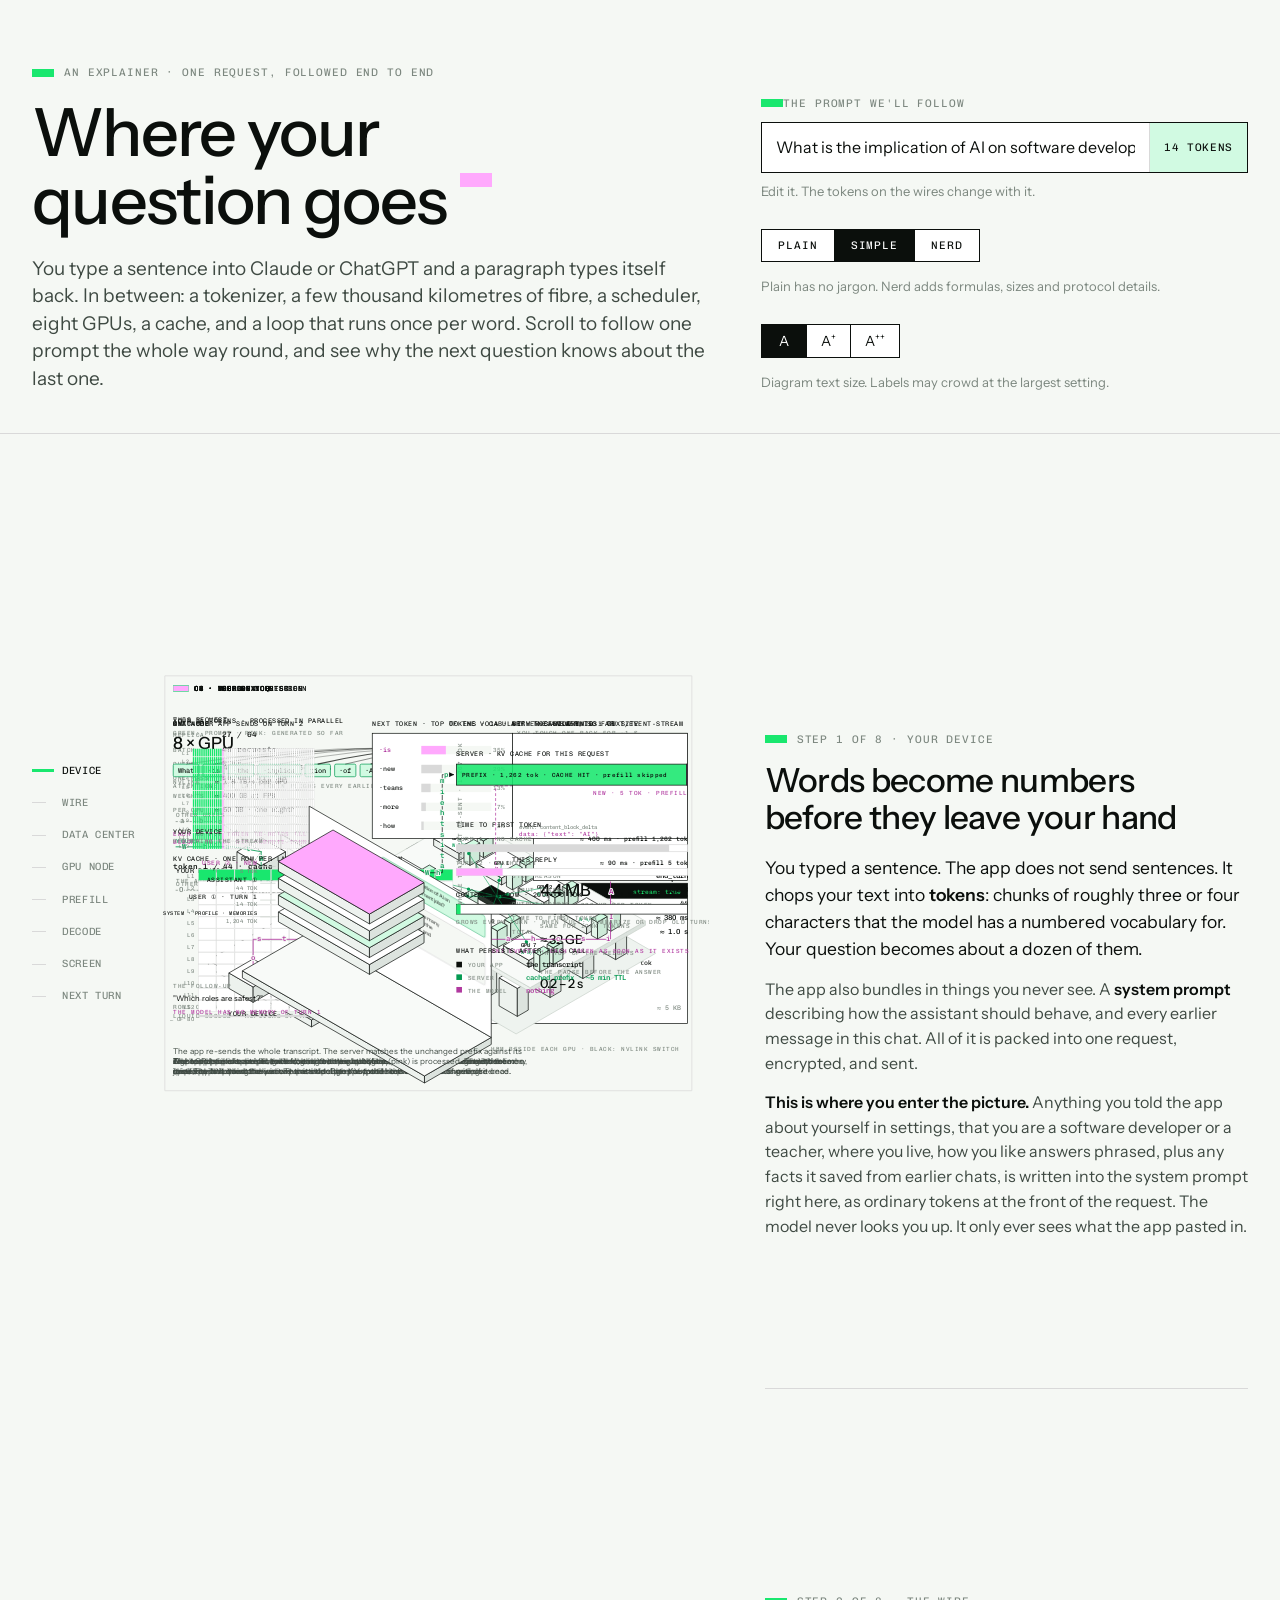
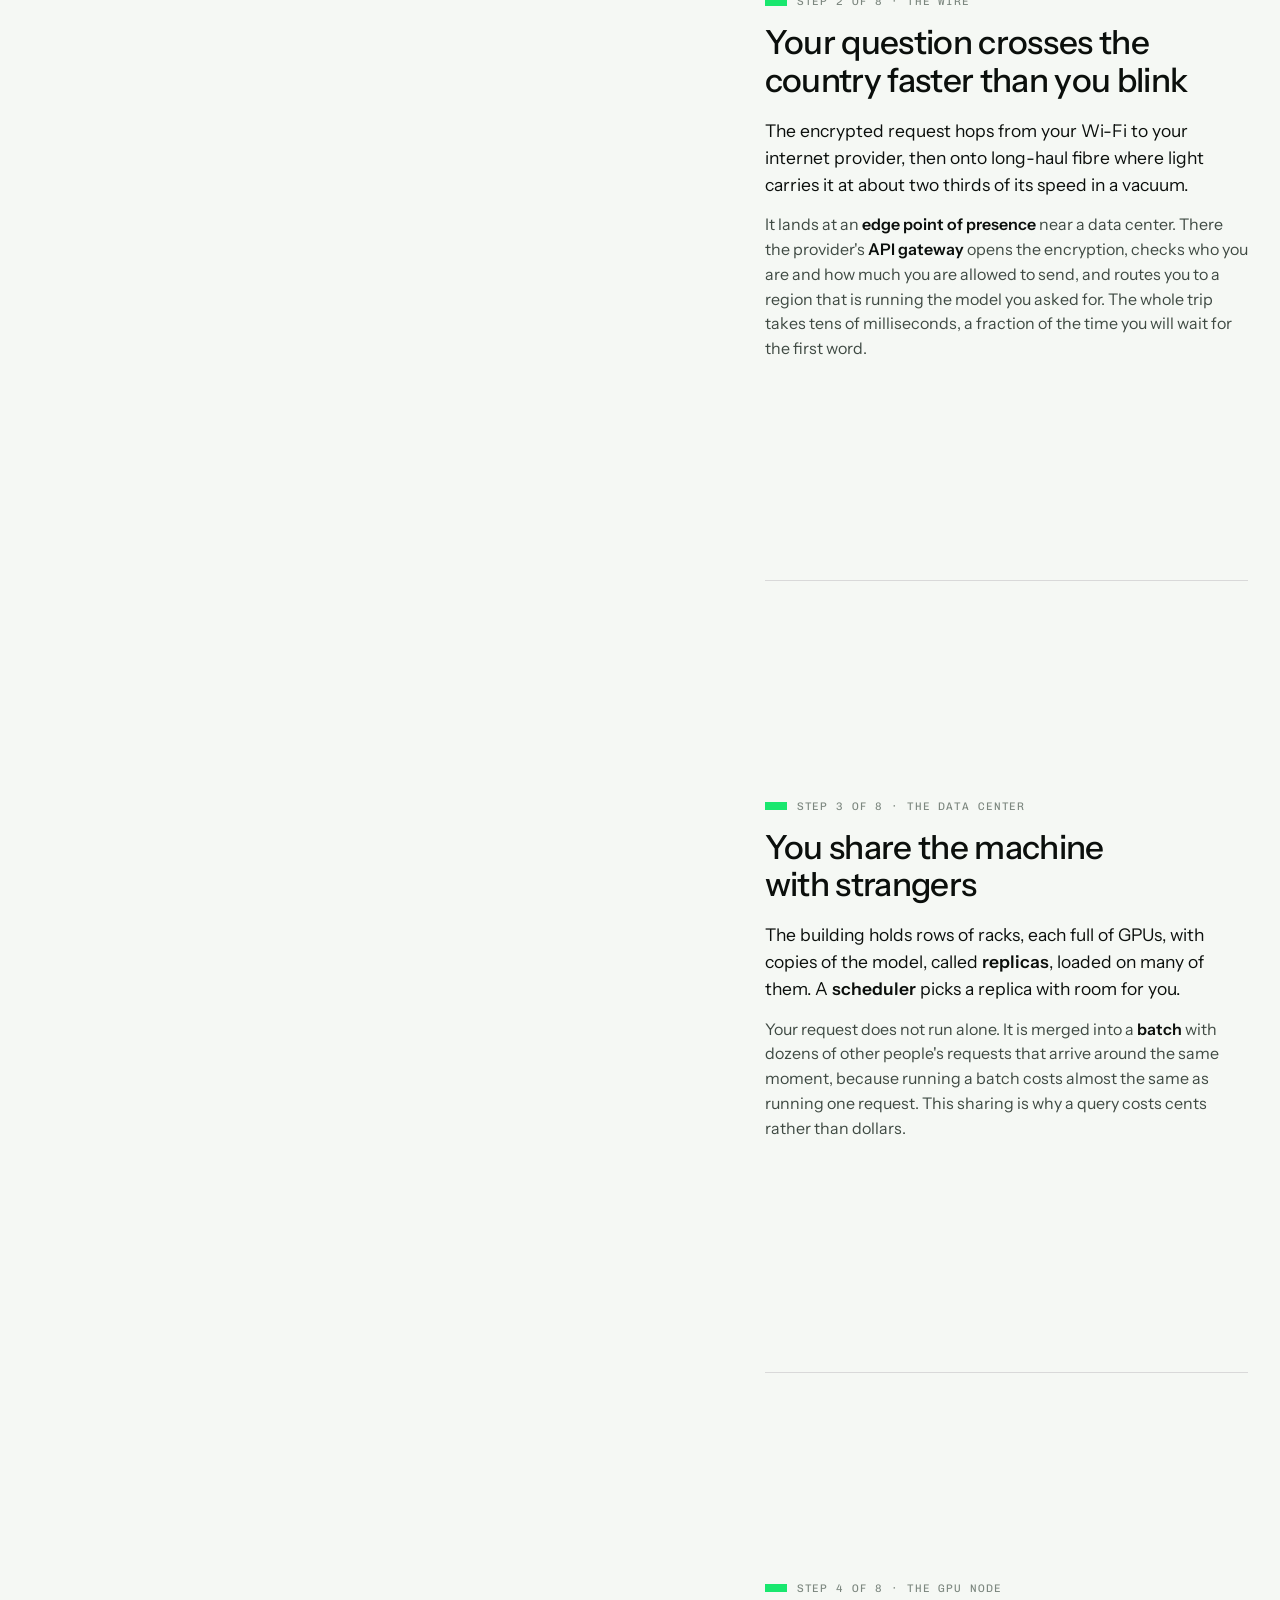
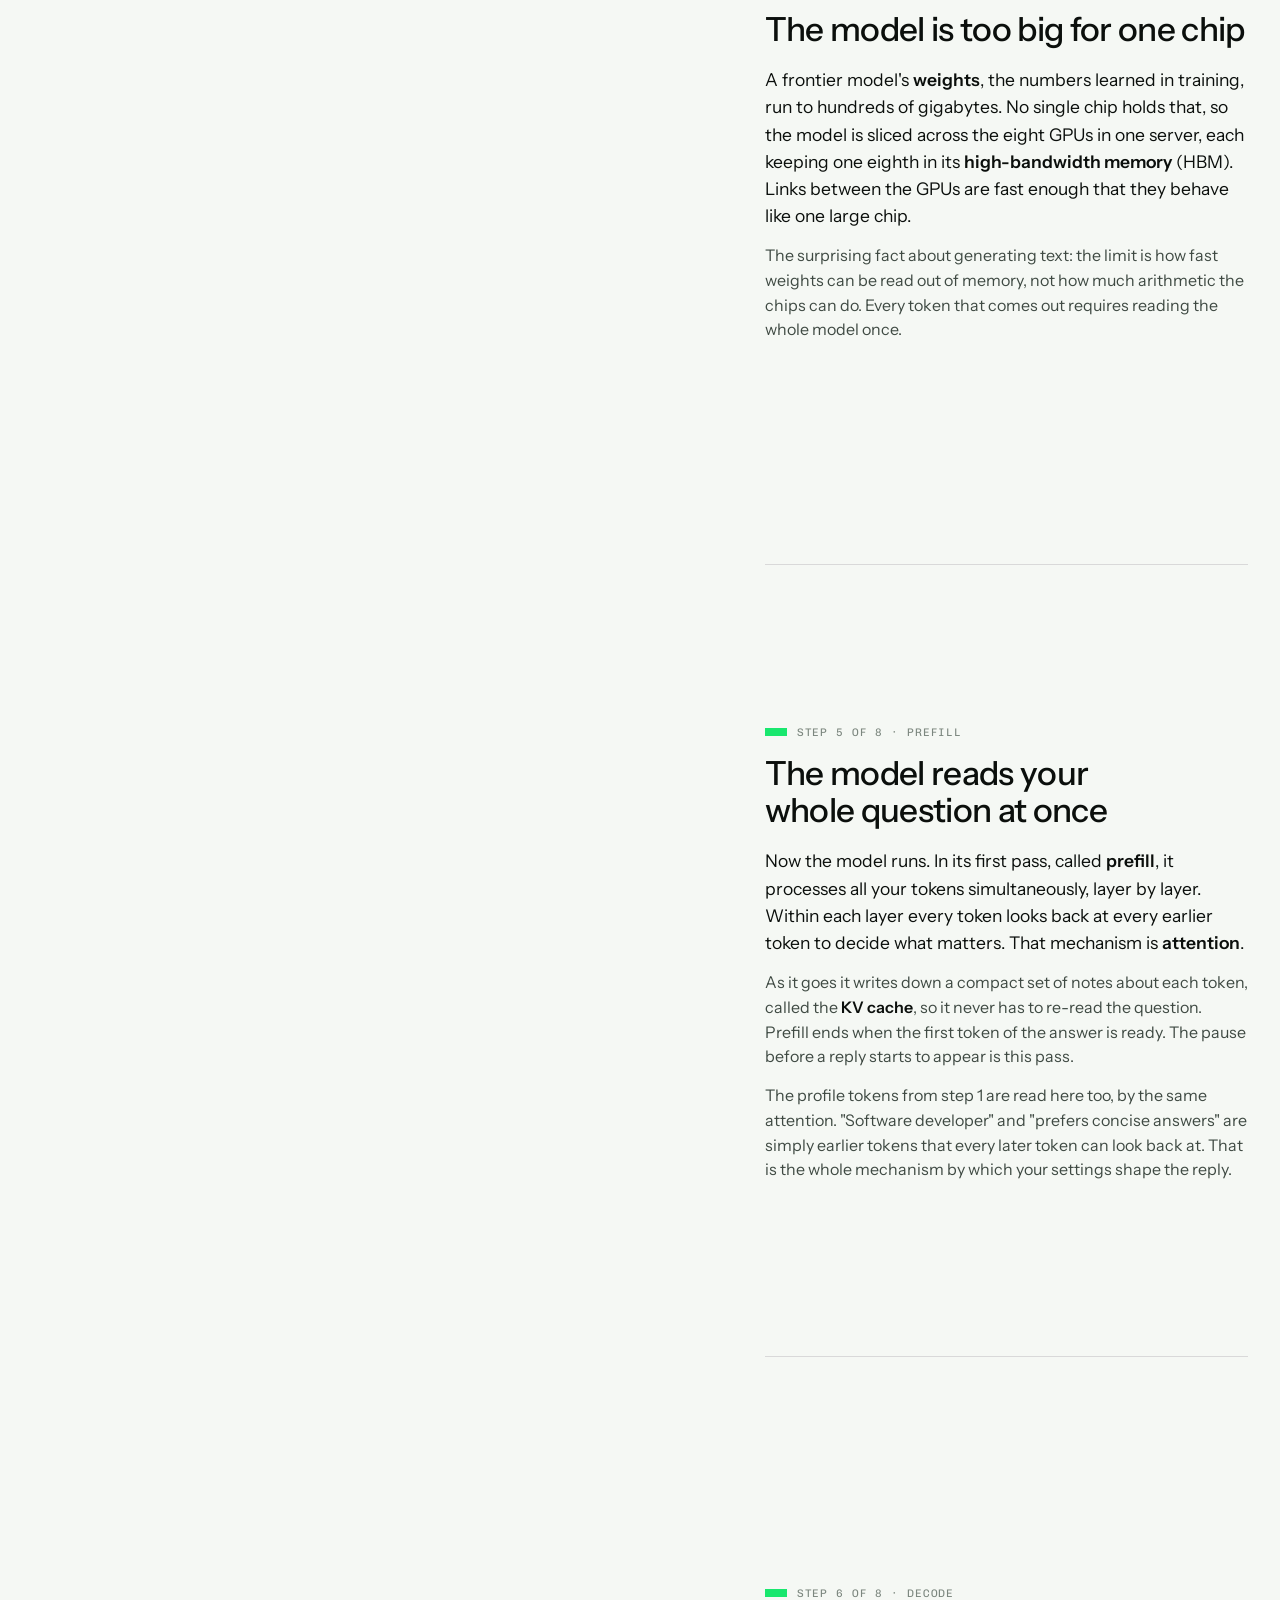
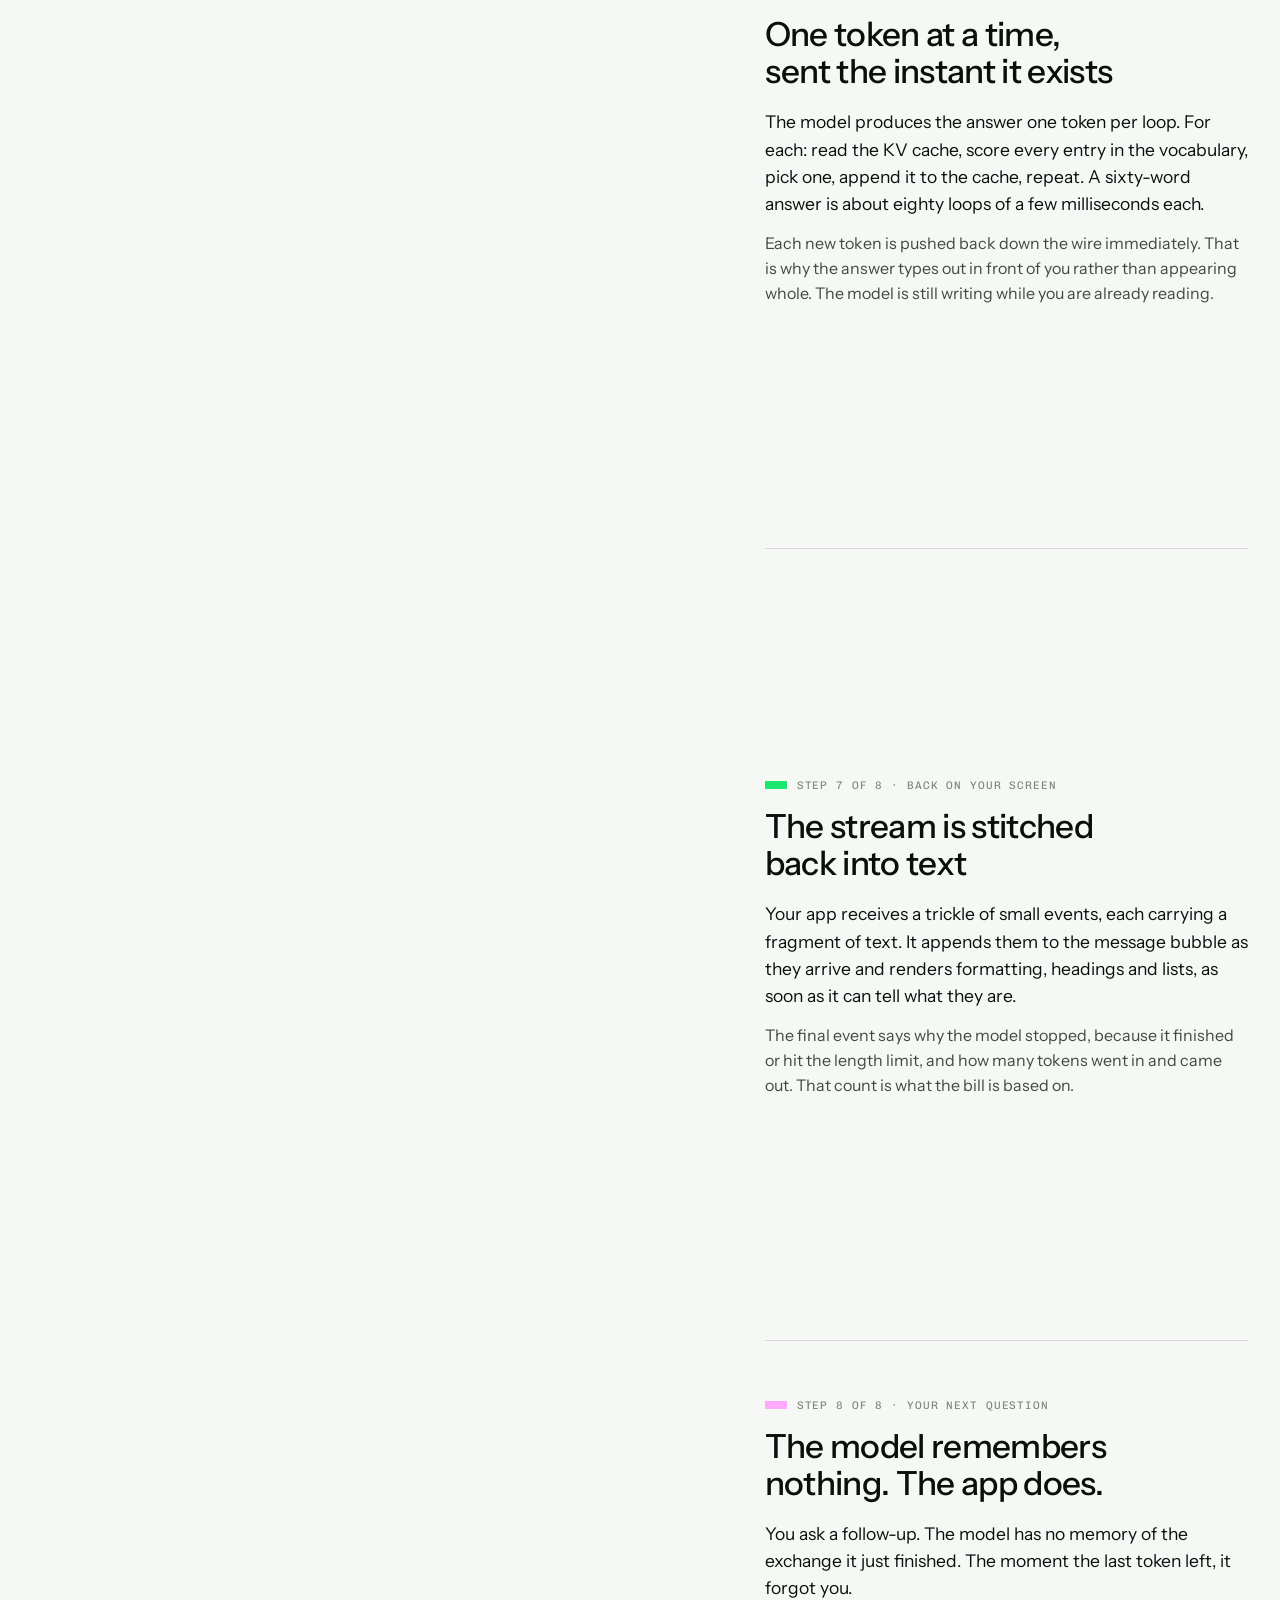
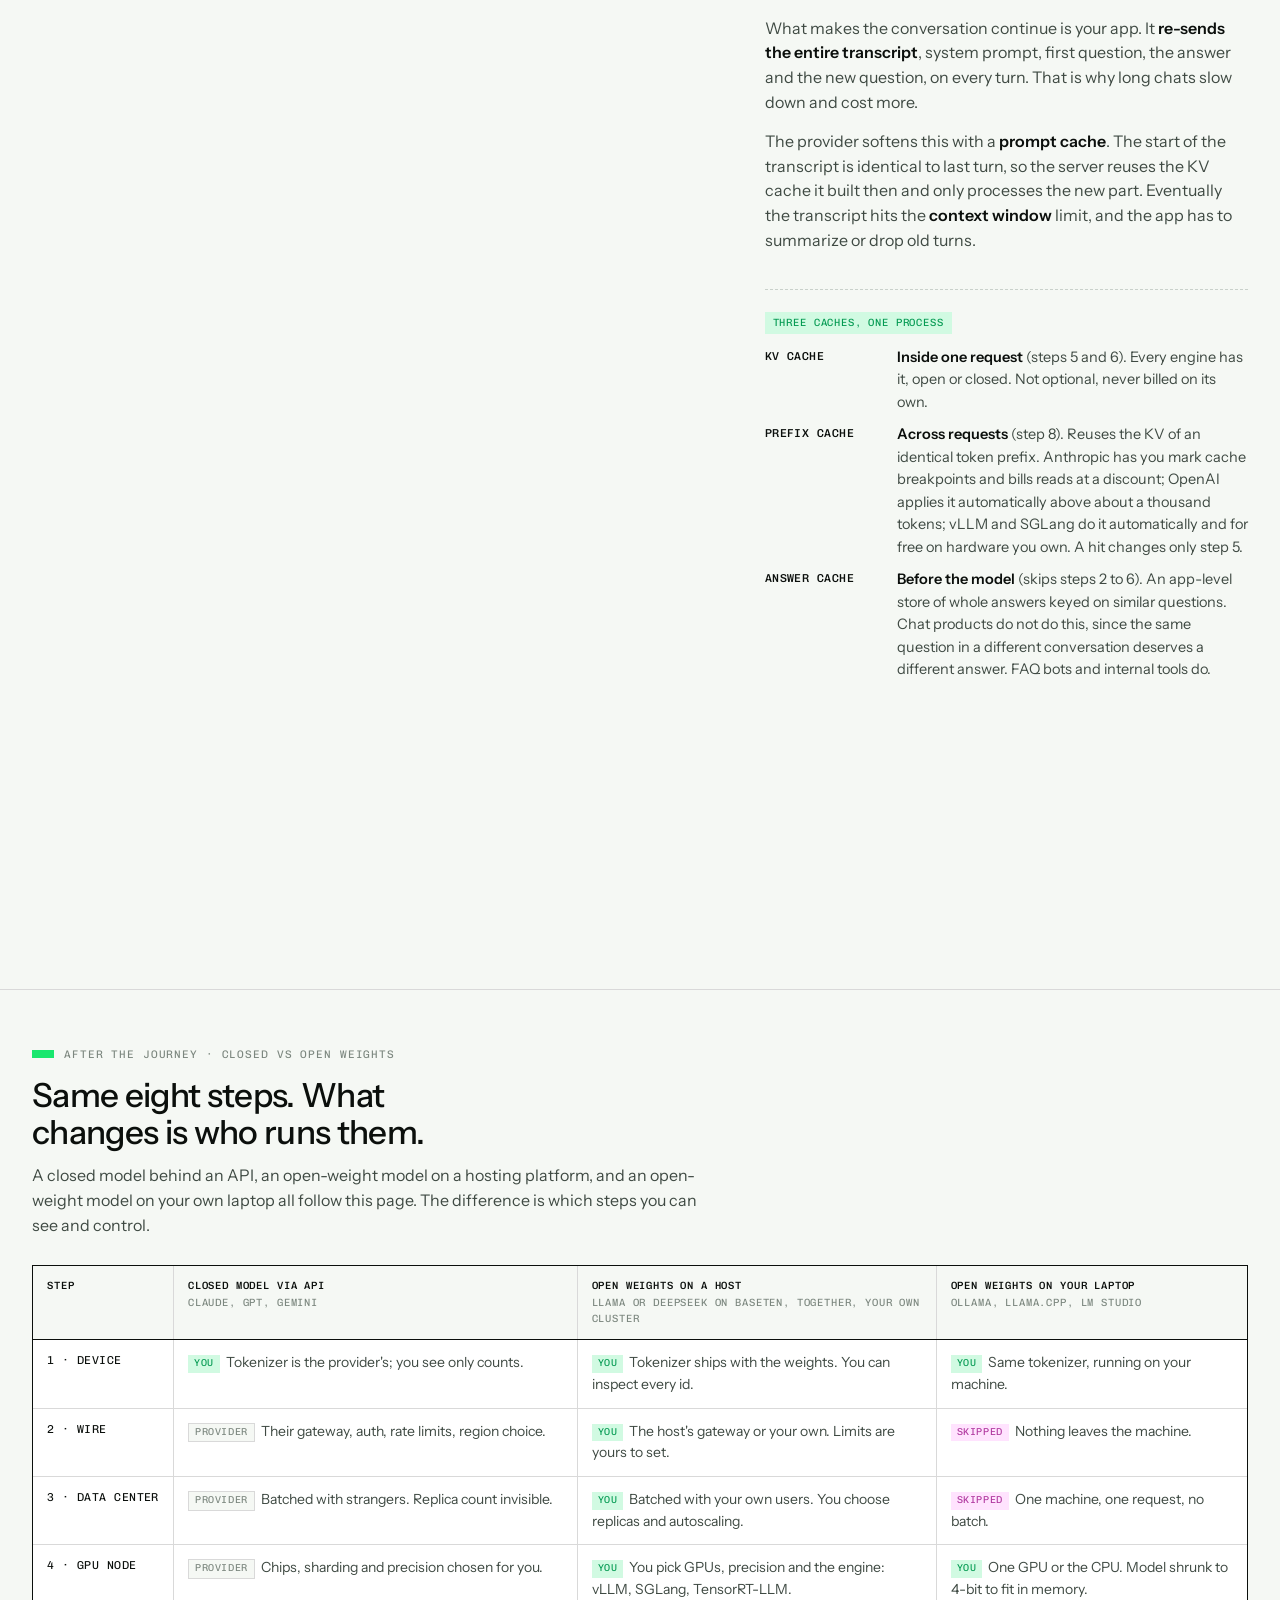
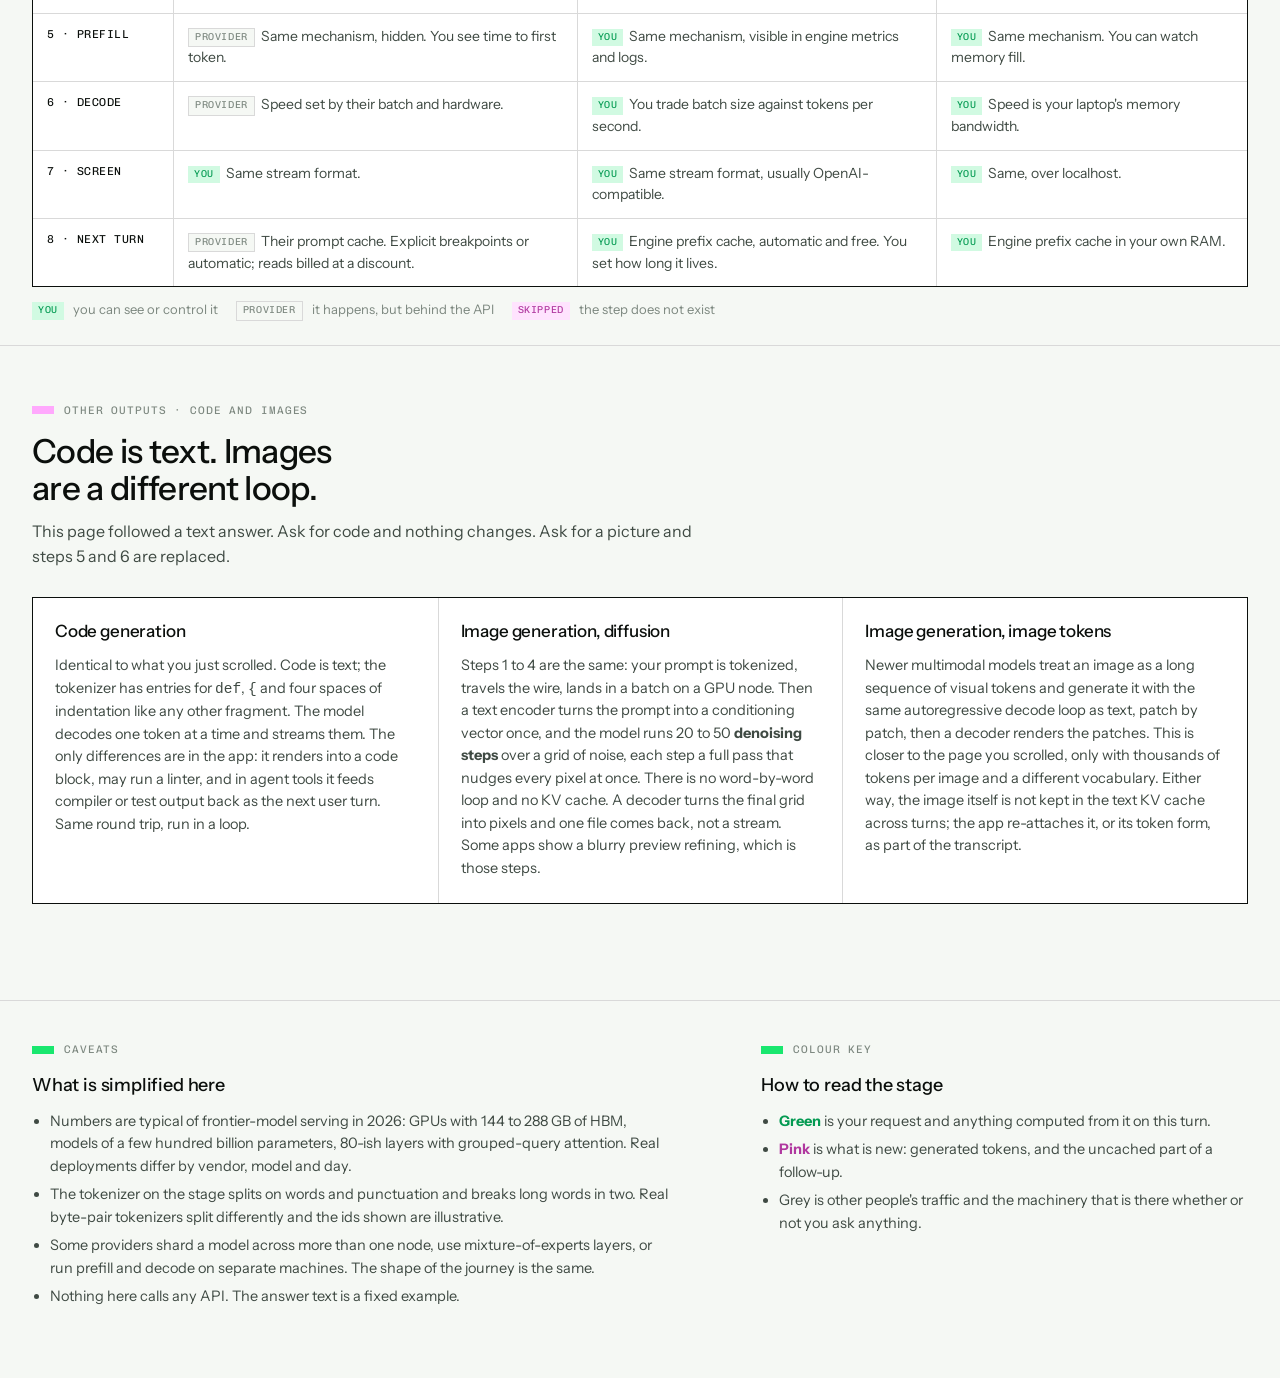
==== index.html @ 25c35f1d "Add Plain depth, profile context, caches strip, open-vs-closed table, outputs note, text-size contro" ====
<!DOCTYPE html>
<html lang="en">
<head>
<meta charset="utf-8">
<meta name="viewport" content="width=device-width, initial-scale=1">
<title>Prompt Round Trip</title>
<meta name="description" content="Follow one chat prompt from your keyboard through the network, the data center, the GPU, prefill and decode, and back to your screen. Then see how the next question knows about the last.">
<link rel="preconnect" href="https://fonts.googleapis.com">
<link rel="preconnect" href="https://fonts.gstatic.com" crossorigin>
<link rel="stylesheet" href="https://fonts.googleapis.com/css2?family=Chivo+Mono:wght@400;500&family=Instrument+Sans:wght@400;500;600&display=swap">
<style>
:root{
  --ground:#F5F8F4;
  --paper:#FFFFFF;
  --grid:#D9D9D9;
  --rule:#C9D1CB;
  --ink:#0B0F0C;
  --ink-2:#3F4A43;
  --muted:#7C877F;
  --green:#19E76E;
  --green-ink:#049A52;
  --green-tint:#D1FAE2;
  --pink:#FFA9FD;
  --pink-ink:#B0389F;
  --pink-tint:#FFE3FE;
  --mono:'Chivo Mono', ui-monospace, Menlo, Consolas, monospace;
  --sans:'Instrument Sans', -apple-system, 'Helvetica Neue', Arial, sans-serif;
  --measure:62ch;
}
*{box-sizing:border-box}
html{scroll-behavior:smooth}
@media (prefers-reduced-motion: reduce){html{scroll-behavior:auto}}
body{
  margin:0;background:var(--ground);color:var(--ink);
  font-family:var(--sans);font-size:16px;line-height:1.55;
  -webkit-font-smoothing:antialiased;
}
a{color:inherit}
.mono{font-family:var(--mono)}
.eyebrow{
  font-family:var(--mono);font-size:11px;letter-spacing:.08em;text-transform:uppercase;
  color:var(--muted);display:flex;align-items:center;gap:10px;
}
.eyebrow::before{content:"";display:inline-block;width:22px;height:8px;background:var(--green)}
.eyebrow.pink::before{background:var(--pink)}
.wrap{max-width:1380px;margin:0 auto;padding:0 32px}

/* ---------- hero ---------- */
header.hero{border-bottom:1px solid var(--grid)}
header.hero .wrap{
  display:grid;grid-template-columns:minmax(0,7fr) minmax(0,5fr);gap:48px;
  padding-top:64px;padding-bottom:40px;
}
.hero h1{
  font-family:var(--sans);font-weight:500;letter-spacing:-.025em;
  font-size:clamp(40px,5.2vw,68px);line-height:1.02;margin:18px 0 20px;text-wrap:balance;
  position:relative;
}
.hero h1 .blk{position:relative;display:inline-block;background:var(--pink);width:32px;height:14px;margin-left:14px;top:-.55em}
.hero .lede{font-size:19px;line-height:1.45;color:var(--ink-2);max-width:var(--measure);margin:0}
.hero .aside{display:flex;flex-direction:column;justify-content:flex-end;gap:28px}
.prompt-field label{display:block;margin-bottom:10px}
.prompt-field .field{
  display:flex;align-items:center;gap:0;border:1px solid var(--ink);background:var(--paper);
}
.prompt-field input{
  flex:1;min-width:0;border:0;outline:0;background:transparent;font:inherit;font-size:16px;
  padding:12px 14px;color:var(--ink);
}
.prompt-field input:focus-visible{box-shadow:inset 0 0 0 2px var(--green)}
.prompt-field .count{
  font-family:var(--mono);font-size:11px;letter-spacing:.06em;text-transform:uppercase;color:var(--ink);
  padding:0 14px;border-left:1px solid var(--grid);align-self:stretch;display:flex;align-items:center;white-space:nowrap;
  background:var(--green-tint);
}
.prompt-field .hint{font-size:13px;color:var(--muted);margin:8px 0 0}
.depth{display:flex;align-items:center;gap:14px;flex-wrap:wrap}
.depth .seg{display:inline-flex;border:1px solid var(--ink)}
.depth button{
  font-family:var(--mono);font-size:11px;letter-spacing:.08em;text-transform:uppercase;
  background:var(--paper);color:var(--ink);border:0;padding:9px 16px;cursor:pointer;
}
.depth button + button{border-left:1px solid var(--ink)}
.depth button[aria-pressed="true"]{background:var(--ink);color:var(--paper)}
.depth button:focus-visible{outline:2px solid var(--green);outline-offset:-2px}
.depth .note{font-size:13px;color:var(--muted)}
.depth .textsize button{font-family:var(--sans);font-size:14px;text-transform:none;letter-spacing:0;padding:7px 14px;min-width:44px}
.depth .textsize button sup{font-size:9px;vertical-align:top;position:relative;top:-1px}

/* ---------- journey ---------- */
main.journey .wrap{
  display:grid;grid-template-columns:minmax(0,7fr) minmax(0,5fr);gap:56px;align-items:start;
}
.stage{
  position:sticky;top:0;height:100vh;
  display:grid;grid-template-columns:104px minmax(0,1fr);gap:12px;align-items:center;
}
.stage svg{width:100%;height:auto;max-height:94vh;display:block}
.stage svg .mono{font-family:var(--mono)}
.stage svg .sans{font-family:var(--sans)}
.scene{opacity:0;transition:opacity .45s ease;pointer-events:none}
.scene.active{opacity:1;pointer-events:auto}
.scene .nerd-only{opacity:0;transition:opacity .3s}
body[data-depth="nerd"] .scene .nerd-only{opacity:1}
.scene .plain-hide{transition:opacity .3s}
body[data-depth="plain"] .scene .plain-hide{opacity:0}
.scene .plain-only{opacity:0;transition:opacity .3s}
body[data-depth="plain"] .scene .plain-only{opacity:1}
.stream text{paint-order:stroke;stroke:var(--ground);stroke-width:3px;stroke-linejoin:round}

.depth-nav{list-style:none;margin:0;padding:0;display:flex;flex-direction:column;gap:2px}
.depth-nav li{display:flex}
.depth-nav a{
  display:grid;grid-template-columns:22px 1fr;align-items:center;gap:8px;text-decoration:none;
  font-family:var(--mono);font-size:10.5px;letter-spacing:.06em;text-transform:uppercase;color:var(--muted);
  padding:7px 0;
}
.depth-nav a::before{content:"";display:block;height:1px;background:var(--grid);width:14px;transition:width .2s,background .2s}
.depth-nav a[aria-current="step"]{color:var(--ink)}
.depth-nav a[aria-current="step"]::before{width:22px;background:var(--green);height:3px}
.depth-nav a:hover{color:var(--ink)}

.steps{padding:18vh 0 28vh}
.step{
  min-height:88vh;display:flex;flex-direction:column;justify-content:center;
  padding:56px 0;border-top:1px solid var(--grid);
}
.step:first-child{border-top:0}
.step h2{
  font-weight:500;letter-spacing:-.02em;font-size:clamp(26px,2.6vw,36px);line-height:1.12;
  margin:14px 0 18px;text-wrap:balance;max-width:24ch;
}
.step p{max-width:var(--measure);margin:0 0 14px;color:var(--ink-2)}
.step p strong{color:var(--ink);font-weight:600}
.step .simple > p:first-child{color:var(--ink);font-size:17.5px}
.nerd{display:none;margin-top:22px;border-top:1px dashed var(--rule);padding-top:18px}
body[data-depth="nerd"] .nerd{display:block}
.plain{display:none}
body[data-depth="plain"] .plain{display:block}
body[data-depth="plain"] .simple{display:none}
.plain p{color:var(--ink);font-size:18.5px;line-height:1.5}
.plain .as{font-family:var(--mono);font-size:10.5px;letter-spacing:.08em;text-transform:uppercase;color:var(--muted);display:block;margin-bottom:8px}
.caches{margin-top:22px;border-top:1px dashed var(--rule);padding-top:18px;max-width:var(--measure)}
body[data-depth="plain"] .caches{display:none}
.caches .tag{display:inline-block;font-family:var(--mono);font-size:10.5px;letter-spacing:.08em;text-transform:uppercase;color:var(--green-ink);background:var(--green-tint);padding:3px 8px;margin-bottom:12px}
.caches ol{margin:0;padding:0;list-style:none;display:grid;gap:10px}
.caches li{display:grid;grid-template-columns:118px minmax(0,1fr);gap:14px;font-size:14.5px;color:var(--ink-2)}
.caches li b{font-family:var(--mono);font-weight:500;font-size:11.5px;letter-spacing:.04em;text-transform:uppercase;color:var(--ink);padding-top:2px}
.caches li span em{font-style:normal;color:var(--ink);font-weight:600}

/* ---------- after the journey ---------- */
section.after{border-top:1px solid var(--grid)}
section.after .wrap{padding-top:56px;padding-bottom:24px}
section.after h2{font-weight:500;letter-spacing:-.02em;font-size:clamp(26px,2.6vw,36px);line-height:1.12;margin:14px 0 12px;text-wrap:balance;max-width:26ch}
section.after .lede{max-width:var(--measure);color:var(--ink-2);margin:0 0 28px}
.compare-wrap{overflow-x:auto;border:1px solid var(--ink);background:var(--paper)}
table.compare{border-collapse:collapse;width:100%;min-width:820px;font-size:14px}
table.compare th, table.compare td{text-align:left;vertical-align:top;padding:12px 14px;border-bottom:1px solid var(--grid)}
table.compare th{font-family:var(--mono);font-size:10.5px;letter-spacing:.08em;text-transform:uppercase;font-weight:500;color:var(--ink);background:var(--ground);border-bottom:1px solid var(--ink)}
table.compare th + th, table.compare td + td{border-left:1px solid var(--grid)}
table.compare tbody tr:last-child td{border-bottom:0}
table.compare td:first-child{font-family:var(--mono);font-size:11.5px;letter-spacing:.04em;text-transform:uppercase;color:var(--ink);white-space:nowrap}
table.compare td{color:var(--ink-2)}
section.after .you{display:inline-block;background:var(--green-tint);color:var(--green-ink);font-family:var(--mono);font-size:10px;letter-spacing:.06em;text-transform:uppercase;padding:1px 6px;margin-right:6px;vertical-align:1px}
section.after .them{display:inline-block;background:var(--ground);color:var(--muted);font-family:var(--mono);font-size:10px;letter-spacing:.06em;text-transform:uppercase;padding:1px 6px;margin-right:6px;border:1px solid var(--grid);vertical-align:1px}
section.after .none{display:inline-block;background:var(--pink-tint);color:var(--pink-ink);font-family:var(--mono);font-size:10px;letter-spacing:.06em;text-transform:uppercase;padding:1px 6px;margin-right:6px;vertical-align:1px}
.compare-key{display:flex;gap:18px;flex-wrap:wrap;margin:12px 0 0;font-size:13px;color:var(--muted)}
.outputs-grid{display:grid;grid-template-columns:repeat(3,minmax(0,1fr));gap:0;border:1px solid var(--ink);background:var(--paper)}
.outputs-grid > div{padding:20px 22px 24px}
.outputs-grid > div + div{border-left:1px solid var(--grid)}
.outputs-grid h3{font-weight:500;font-size:17px;letter-spacing:-.01em;margin:0 0 10px}
.outputs-grid p{font-size:14.5px;color:var(--ink-2);margin:0}
@media (max-width: 900px){
  .outputs-grid{grid-template-columns:1fr}
  .outputs-grid > div + div{border-left:0;border-top:1px solid var(--grid)}
}
.nerd .tag{
  display:inline-block;font-family:var(--mono);font-size:10.5px;letter-spacing:.08em;text-transform:uppercase;
  color:var(--pink-ink);background:var(--pink-tint);padding:3px 8px;margin-bottom:12px;
}
.nerd dl{display:grid;grid-template-columns:max-content minmax(0,1fr);gap:8px 20px;margin:0 0 14px;max-width:var(--measure)}
.nerd dt{font-family:var(--mono);font-size:12px;letter-spacing:.04em;text-transform:uppercase;color:var(--ink);padding-top:2px}
.nerd dd{margin:0;color:var(--ink-2);font-size:15px}
.nerd code, .step code{
  font-family:var(--mono);font-size:.86em;background:var(--paper);border:1px solid var(--grid);padding:1px 5px;border-radius:2px;
}
.nerd .formula{
  font-family:var(--mono);font-size:13px;color:var(--ink);background:var(--paper);border:1px solid var(--grid);
  padding:12px 14px;margin:0 0 14px;overflow-x:auto;white-space:nowrap;max-width:var(--measure);
}

/* ---------- footer ---------- */
footer{border-top:1px solid var(--grid);margin-top:8vh}
footer .wrap{display:grid;grid-template-columns:minmax(0,7fr) minmax(0,5fr);gap:48px;padding-top:40px;padding-bottom:64px}
footer h3{font-weight:500;font-size:18px;letter-spacing:-.01em;margin:14px 0 10px}
footer p, footer li{font-size:14.5px;color:var(--ink-2);max-width:var(--measure)}
footer ul{padding-left:18px;margin:0}
footer li{margin-bottom:6px}

/* ---------- responsive ---------- */
@media (max-width: 1100px){
  .stage{grid-template-columns:1fr}
  .depth-nav{display:none}
}
@media (max-width: 900px){
  .wrap{padding:0 20px}
  header.hero .wrap, footer .wrap{grid-template-columns:1fr;gap:28px;padding-top:44px}
  .hero .aside{justify-content:flex-start}
  main.journey .wrap{grid-template-columns:1fr;gap:0}
  .stage{
    height:46vh;background:var(--ground);border-bottom:1px solid var(--grid);z-index:2;
    padding:8px 0;
  }
  .stage svg{max-height:44vh;margin:0 auto}
  .steps{padding:6vh 0 20vh}
  .step{min-height:0;padding:40px 0}
  .step h2{font-size:26px}
}
@media (prefers-reduced-motion: reduce){
  .scene{transition:none}
}
</style>
</head>
<body data-depth="simple">

<header class="hero">
  <div class="wrap">
    <div>
      <div class="eyebrow">An explainer · one request, followed end to end</div>
      <h1>Where your question goes<span class="blk" aria-hidden="true"></span></h1>
      <p class="lede">You type a sentence into Claude or ChatGPT and a paragraph types itself back. In between: a tokenizer, a few thousand kilometres of fibre, a scheduler, eight GPUs, a cache, and a loop that runs once per word. Scroll to follow one prompt the whole way round, and see why the next question knows about the last one.</p>
    </div>
    <div class="aside">
      <div class="prompt-field">
        <label class="eyebrow" for="prompt">The prompt we'll follow</label>
        <div class="field">
          <input id="prompt" type="text" value="What is the implication of AI on software development jobs?" spellcheck="false" autocomplete="off" maxlength="160">
          <span class="count" id="tokcount">12 tokens</span>
        </div>
        <p class="hint">Edit it. The tokens on the wires change with it.</p>
      </div>
      <div class="depth" role="group" aria-label="Explanation depth">
        <span class="seg">
          <button type="button" data-depth="plain" aria-pressed="false">Plain</button>
          <button type="button" data-depth="simple" aria-pressed="true">Simple</button>
          <button type="button" data-depth="nerd" aria-pressed="false">Nerd</button>
        </span>
        <span class="note">Plain has no jargon. Nerd adds formulas, sizes and protocol details.</span>
      </div>
      <div class="depth" role="group" aria-label="Diagram text size">
        <span class="seg textsize">
          <button type="button" data-fs="1" aria-pressed="true" aria-label="Diagram text: normal">A</button>
          <button type="button" data-fs="1.25" aria-pressed="false" aria-label="Diagram text: larger">A<sup>+</sup></button>
          <button type="button" data-fs="1.5" aria-pressed="false" aria-label="Diagram text: largest">A<sup>++</sup></button>
        </span>
        <span class="note">Diagram text size. Labels may crowd at the largest setting.</span>
      </div>
    </div>
  </div>
</header>

<main class="journey">
  <div class="wrap">
    <div class="stage" id="stage-wrap">
      <ol class="depth-nav" id="depth-nav" aria-label="Steps">
        <li><a href="#step-1" data-step="1">Device</a></li>
        <li><a href="#step-2" data-step="2">Wire</a></li>
        <li><a href="#step-3" data-step="3">Data center</a></li>
        <li><a href="#step-4" data-step="4">GPU node</a></li>
        <li><a href="#step-5" data-step="5">Prefill</a></li>
        <li><a href="#step-6" data-step="6">Decode</a></li>
        <li><a href="#step-7" data-step="7">Screen</a></li>
        <li><a href="#step-8" data-step="8">Next turn</a></li>
      </ol>
      <svg id="stage" viewBox="0 0 800 640" role="img" aria-label="Animated diagram of the current step in the journey of a prompt through an AI system">
        <defs>
          <marker id="arr" viewBox="0 0 10 10" refX="9" refY="5" markerWidth="7" markerHeight="7" orient="auto-start-reverse">
            <path d="M0,0 L10,5 L0,10 z" fill="#0B0F0C"></path>
          </marker>
          <marker id="arr-green" viewBox="0 0 10 10" refX="9" refY="5" markerWidth="7" markerHeight="7" orient="auto-start-reverse">
            <path d="M0,0 L10,5 L0,10 z" fill="#049A52"></path>
          </marker>
          <marker id="arr-pink" viewBox="0 0 10 10" refX="9" refY="5" markerWidth="7" markerHeight="7" orient="auto-start-reverse">
            <path d="M0,0 L10,5 L0,10 z" fill="#B0389F"></path>
          </marker>
        </defs>
        <g id="frame">
          <line x1="24" y1="24" x2="776" y2="24" stroke="#D9D9D9" stroke-width="1"></line>
          <line x1="24" y1="616" x2="776" y2="616" stroke="#D9D9D9" stroke-width="1"></line>
          <line x1="24" y1="24" x2="24" y2="616" stroke="#D9D9D9" stroke-width="1"></line>
          <line x1="776" y1="24" x2="776" y2="616" stroke="#D9D9D9" stroke-width="1"></line>
        </g>
        <g id="scenes"></g>
      </svg>
    </div>

    <div class="steps" id="steps">

      <article class="step" id="step-1" data-step="1">
        <div class="eyebrow">Step 1 of 8 · your device</div>
        <h2>Words become numbers before they leave your hand</h2>
        <div class="plain">
          <span class="as">Think of it as</span>
          <p>Your sentence is cut into small pieces, like words on fridge magnets, and every piece has a number. The app puts your pieces in an envelope together with its own instructions and a note about you, the things you told it in settings, then seals it and sends it off.</p>
        </div>
        <div class="simple">
          <p>You typed a sentence. The app does not send sentences. It chops your text into <strong>tokens</strong>: chunks of roughly three or four characters that the model has a numbered vocabulary for. Your question becomes about a dozen of them.</p>
          <p>The app also bundles in things you never see. A <strong>system prompt</strong> describing how the assistant should behave, and every earlier message in this chat. All of it is packed into one request, encrypted, and sent.</p>
          <p><strong>This is where you enter the picture.</strong> Anything you told the app about yourself in settings, that you are a software developer or a teacher, where you live, how you like answers phrased, plus any facts it saved from earlier chats, is written into the system prompt right here, as ordinary tokens at the front of the request. The model never looks you up. It only ever sees what the app pasted in.</p>
        </div>
        <div class="nerd">
          <span class="tag">Internals</span>
          <dl>
            <dt>Your profile</dt><dd>Custom instructions, preferences and "memory" facts are assembled by the app into the system prompt, often as a labelled block after the provider's own instructions, together with today's date and your locale. Some apps first run a retrieval step to pick which saved facts are relevant to this question. Either way the result is text, sent every turn, sitting in the cached prefix (step 8) until you edit your settings.</dd>
            <dt>Tokenizer</dt><dd>Byte-pair encoding over a vocabulary of roughly 100k to 200k entries. A leading space is part of the token, so <code>" is"</code> and <code>"is"</code> are different ids. Rare words split into several tokens; common ones are one. The ids shown on the stage are illustrative, the split is approximate.</dd>
            <dt>Request body</dt><dd>One JSON document: <code>model</code>, <code>system</code>, a <code>messages[]</code> array of alternating user and assistant turns, <code>max_tokens</code>, and <code>stream: true</code> so the answer can arrive piecewise.</dd>
            <dt>Size</dt><dd>A few kilobytes for a fresh chat. Hundreds of kilobytes for a long one, because the whole history travels again every turn. Step 8 is about why.</dd>
            <dt>Transport</dt><dd>HTTPS over TLS 1.3. One handshake, then the request is a single POST whose response stays open while the answer streams.</dd>
          </dl>
        </div>
      </article>

      <article class="step" id="step-2" data-step="2">
        <div class="eyebrow">Step 2 of 8 · the wire</div>
        <h2>Your question crosses the country faster than you blink</h2>
        <div class="plain">
          <span class="as">Think of it as</span>
          <p>The envelope goes through your Wi-Fi and along glass cables to a building far away, in less time than a blink. At the door, a guard checks that it is really you and points you to the right room.</p>
        </div>
        <div class="simple">
          <p>The encrypted request hops from your Wi-Fi to your internet provider, then onto long-haul fibre where light carries it at about two thirds of its speed in a vacuum.</p>
          <p>It lands at an <strong>edge point of presence</strong> near a data center. There the provider's <strong>API gateway</strong> opens the encryption, checks who you are and how much you are allowed to send, and routes you to a region that is running the model you asked for. The whole trip takes tens of milliseconds, a fraction of the time you will wait for the first word.</p>
        </div>
        <div class="nerd">
          <span class="tag">Internals</span>
          <dl>
            <dt>Anycast</dt><dd>The API's IP address is announced from many locations at once. Internet routing delivers you to the closest edge, not a single origin.</dd>
            <dt>TLS termination</dt><dd>The edge decrypts, so everything inside the provider's network is plain HTTP over private links.</dd>
            <dt>Auth and limits</dt><dd>API key or session cookie resolves to an organization and a tier. Rate limits are enforced per organization on requests per minute and tokens per minute. Over the limit means a 429 before any GPU is touched.</dd>
            <dt>Routing</dt><dd>Pick a region and cluster that has the requested model loaded and has capacity. If none does, the request waits in a queue here rather than at the GPU.</dd>
            <dt>Latency budget</dt><dd>Typically 20 to 80 ms one way. This is the smallest slice of what you wait for; the model itself is the rest.</dd>
          </dl>
        </div>
      </article>

      <article class="step" id="step-3" data-step="3">
        <div class="eyebrow">Step 3 of 8 · the data center</div>
        <h2>You share the machine with strangers</h2>
        <div class="plain">
          <span class="as">Think of it as</span>
          <p>Inside is a huge kitchen with many identical stoves. A host seats you at one that has space. Your order is cooked together with dozens of other people's orders on the same stove. That is why it is cheap.</p>
        </div>
        <div class="simple">
          <p>The building holds rows of racks, each full of GPUs, with copies of the model, called <strong>replicas</strong>, loaded on many of them. A <strong>scheduler</strong> picks a replica with room for you.</p>
          <p>Your request does not run alone. It is merged into a <strong>batch</strong> with dozens of other people's requests that arrive around the same moment, because running a batch costs almost the same as running one request. This sharing is why a query costs cents rather than dollars.</p>
        </div>
        <div class="nerd">
          <span class="tag">Internals</span>
          <dl>
            <dt>Replica</dt><dd>One loaded copy of the model on one node, or a few nodes for the largest models. A cluster serves a model with tens to thousands of replicas.</dd>
            <dt>Continuous batching</dt><dd>New requests join the running batch between decode steps and finished ones leave. Nobody waits for the slowest sequence to finish before the next batch starts.</dd>
            <dt>Scheduler goals</dt><dd>Keep the GPUs busy, keep queue time low, and never let the batch's KV cache (step 5) overflow GPU memory. Those three fight each other.</dd>
            <dt>Physical scale</dt><dd>A rack of eight-GPU nodes draws about 120 kW and is liquid cooled. A site is 100 MW to over 1 GW. Your request touches one rack for about a second.</dd>
            <dt>Queue time</dt><dd>Single-digit milliseconds when the region is quiet. It is the first thing to grow when a region is hot.</dd>
          </dl>
        </div>
      </article>

      <article class="step" id="step-4" data-step="4">
        <div class="eyebrow">Step 4 of 8 · the GPU node</div>
        <h2>The model is too big for one chip</h2>
        <div class="plain">
          <span class="as">Think of it as</span>
          <p>The model is a book too heavy for one person, so eight helpers each hold one part and pass notes to each other very quickly. The slow part is not the thinking. It is turning the pages.</p>
        </div>
        <div class="simple">
          <p>A frontier model's <strong>weights</strong>, the numbers learned in training, run to hundreds of gigabytes. No single chip holds that, so the model is sliced across the eight GPUs in one server, each keeping one eighth in its <strong>high-bandwidth memory</strong> (HBM). Links between the GPUs are fast enough that they behave like one large chip.</p>
          <p>The surprising fact about generating text: the limit is how fast weights can be read out of memory, not how much arithmetic the chips can do. Every token that comes out requires reading the whole model once.</p>
        </div>
        <div class="nerd">
          <span class="tag">Internals</span>
          <dl>
            <dt>Tensor parallelism</dt><dd>Each layer's weight matrices are split column- or row-wise across the 8 GPUs. After each layer an all-reduce over NVLink combines the partial results.</dd>
            <dt>HBM</dt><dd>144 to 288 GB per GPU in 2026 parts, at 5 to 8 TB/s. This bandwidth, divided by the bytes of weights, sets the ceiling on tokens per second at small batch sizes.</dd>
            <dt>NVLink</dt><dd>About 1.8 TB/s per GPU between the eight. Node-to-node traffic goes over InfiniBand or Ethernet at a tenth of that, which is why a model is kept inside one node when it fits.</dd>
            <dt>Precision</dt><dd>Weights stored as FP8 or bf16, one or two bytes per parameter. A 400B-parameter model at FP8 is about 400 GB, or 50 GB per GPU.</dd>
            <dt>Why batching</dt><dd>At batch size 1, each decode step reads every weight to produce one token. At batch size 64 it reads them once for 64 tokens. Compute is nearly free until the batch is large. That is the economics of step 3.</dd>
          </dl>
        </div>
      </article>

      <article class="step" id="step-5" data-step="5">
        <div class="eyebrow">Step 5 of 8 · prefill</div>
        <h2>The model reads your whole question at once</h2>
        <div class="plain">
          <span class="as">Think of it as</span>
          <p>The helpers read your whole question in one go and write a sticky note about every word, so they never have to read it again. That is the pause before the answer starts.</p>
        </div>
        <div class="simple">
          <p>Now the model runs. In its first pass, called <strong>prefill</strong>, it processes all your tokens simultaneously, layer by layer. Within each layer every token looks back at every earlier token to decide what matters. That mechanism is <strong>attention</strong>.</p>
          <p>As it goes it writes down a compact set of notes about each token, called the <strong>KV cache</strong>, so it never has to re-read the question. Prefill ends when the first token of the answer is ready. The pause before a reply starts to appear is this pass.</p>
          <p>The profile tokens from step 1 are read here too, by the same attention. "Software developer" and "prefers concise answers" are simply earlier tokens that every later token can look back at. That is the whole mechanism by which your settings shape the reply.</p>
        </div>
        <div class="nerd">
          <span class="tag">Internals</span>
          <dl>
            <dt>Q, K, V</dt><dd>In each layer, each token's vector is projected into a Query, a Key and a Value. The attention weight from token i to token j is <code>softmax(Q_i · K_j / √d)</code>, computed only for j ≤ i (causal). The output for i is the weighted sum of the V_j.</dd>
            <dt>KV cache</dt><dd>Every K and V, for every token, at every layer, is stored so decode steps can attend to the prompt without recomputing it.</dd>
          </dl>
          <div class="formula">bytes per token ≈ 2 (K and V) × layers × kv_heads × head_dim × bytes_per_value</div>
          <dl>
            <dt>Worked size</dt><dd>80 layers, 8 KV heads of 128 (grouped-query attention), bf16: 2 × 80 × 8 × 128 × 2 = 320 KB per token. Your prompt is a few megabytes. A 100k-token context is about 32 GB, on top of the weights. This is what limits how many requests fit in one batch.</dd>
            <dt>Cost profile</dt><dd>Prefill is compute-bound and parallel, so it is fast per token but grows with prompt length. Time to first token is mostly prefill plus queue time: 200 ms to a couple of seconds.</dd>
          </dl>
        </div>
      </article>

      <article class="step" id="step-6" data-step="6">
        <div class="eyebrow">Step 6 of 8 · decode</div>
        <h2>One token at a time, sent the instant it exists</h2>
        <div class="plain">
          <span class="as">Think of it as</span>
          <p>Then they write the answer one word at a time, checking their sticky notes for each one, and hand every word to the messenger the moment it is written. That is why the answer appears word by word.</p>
        </div>
        <div class="simple">
          <p>The model produces the answer one token per loop. For each: read the KV cache, score every entry in the vocabulary, pick one, append it to the cache, repeat. A sixty-word answer is about eighty loops of a few milliseconds each.</p>
          <p>Each new token is pushed back down the wire immediately. That is why the answer types out in front of you rather than appearing whole. The model is still writing while you are already reading.</p>
        </div>
        <div class="nerd">
          <span class="tag">Internals</span>
          <dl>
            <dt>One step</dt><dd>A forward pass over a single new token per sequence in the batch. Attention reads the whole KV cache for that sequence. Output is a vector of logits, one per vocabulary entry.</dd>
            <dt>Sampling</dt><dd>Logits divided by temperature, softmaxed, then truncated by top-p or top-k, then one id drawn. Temperature 0 means take the arg max every time.</dd>
            <dt>Speed</dt><dd>50 to 150 tokens per second per sequence. Each step re-reads all the weights, so this is bounded by HBM bandwidth and shared across the batch.</dd>
            <dt>Streaming</dt><dd>Each token, or small group, is sent as a server-sent event on the still-open HTTP response.</dd>
            <dt>Reasoning models</dt><dd>May decode thousands of hidden tokens before the first visible one. Same loop, longer wait.</dd>
            <dt>Speculative decoding</dt><dd>A small draft model guesses several tokens ahead; the large model verifies them all in one pass. Accepted guesses come out for the price of one step.</dd>
          </dl>
        </div>
      </article>

      <article class="step" id="step-7" data-step="7">
        <div class="eyebrow">Step 7 of 8 · back on your screen</div>
        <h2>The stream is stitched back into text</h2>
        <div class="plain">
          <span class="as">Think of it as</span>
          <p>Your app catches the words as they arrive and lays them out into a tidy message. The last note says "done" and how many words were used.</p>
        </div>
        <div class="simple">
          <p>Your app receives a trickle of small events, each carrying a fragment of text. It appends them to the message bubble as they arrive and renders formatting, headings and lists, as soon as it can tell what they are.</p>
          <p>The final event says why the model stopped, because it finished or hit the length limit, and how many tokens went in and came out. That count is what the bill is based on.</p>
        </div>
        <div class="nerd">
          <span class="tag">Internals</span>
          <dl>
            <dt>Server-sent events</dt><dd>Content type <code>text/event-stream</code>. Each event is an <code>event:</code> line and a <code>data:</code> line of JSON. Deltas are text fragments; they need not align with tokens or words.</dd>
            <dt>Rendering</dt><dd>Markdown is re-parsed on every delta, with care for an unclosed code fence or list mid-stream. Good clients render optimistically and fix up when the closing marker arrives.</dd>
            <dt>Terminal events</dt><dd><code>stop_reason</code> is one of end_turn, max_tokens, stop_sequence, or tool_use. <code>usage</code> reports input tokens, output tokens, and cache reads and writes.</dd>
            <dt>Tool use</dt><dd>If the model decided to call a tool, the stream ends with a structured request instead of prose. The app runs the tool and sends a new request with the result appended. Same round trip, again.</dd>
          </dl>
        </div>
      </article>

      <article class="step" id="step-8" data-step="8">
        <div class="eyebrow pink">Step 8 of 8 · your next question</div>
        <h2>The model remembers nothing. The app does.</h2>
        <div class="plain">
          <span class="as">Think of it as</span>
          <p>The helpers forget everything the moment they finish. When you ask another question, your app hands over the whole conversation again. Because the beginning is the same as last time, the kitchen reuses its old sticky notes and only reads the new part.</p>
        </div>
        <div class="simple">
          <p>You ask a follow-up. The model has no memory of the exchange it just finished. The moment the last token left, it forgot you.</p>
          <p>What makes the conversation continue is your app. It <strong>re-sends the entire transcript</strong>, system prompt, first question, the answer and the new question, on every turn. That is why long chats slow down and cost more.</p>
          <p>The provider softens this with a <strong>prompt cache</strong>. The start of the transcript is identical to last turn, so the server reuses the KV cache it built then and only processes the new part. Eventually the transcript hits the <strong>context window</strong> limit, and the app has to summarize or drop old turns.</p>
        </div>
        <div class="nerd">
          <span class="tag">Internals</span>
          <dl>
            <dt>Stateless inference</dt><dd>Every API call is independent. Server-side state after a call is nothing but the cache below and a usage log.</dd>
            <dt>Prompt caching</dt><dd>Exact prefix match on the token sequence. Cached KV blocks live in HBM or host memory for a time-to-live of about five minutes by default, longer on some tiers. Cache reads are billed at roughly a tenth of the normal input price, cache writes a little above it.</dd>
            <dt>Turn two</dt><dd>Prefill covers only the uncached suffix, so time to first token drops from hundreds of milliseconds to tens. Anything that changes the prefix, a timestamp in the system prompt say, defeats the cache.</dd>
            <dt>Context window</dt><dd>200k to 1M tokens. Usage grows by every turn's input plus output. When full, apps truncate the oldest turns, compact them into a summary, or retrieve relevant past turns instead of sending all of them.</dd>
            <dt>"Memory" features</dt><dd>A store of facts about you, injected into the system prompt. Useful, but from the model's side it is just more tokens in the request. Because the profile block sits at the very front and rarely changes, it is the most reliably cached part of every request; editing your settings invalidates the cache once, then it is warm again.</dd>
          </dl>
        </div>
        <div class="caches">
          <span class="tag">Three caches, one process</span>
          <ol>
            <li><b>KV cache</b><span><em>Inside one request</em> (steps 5 and 6). Every engine has it, open or closed. Not optional, never billed on its own.</span></li>
            <li><b>Prefix cache</b><span><em>Across requests</em> (step 8). Reuses the KV of an identical token prefix. Anthropic has you mark cache breakpoints and bills reads at a discount; OpenAI applies it automatically above about a thousand tokens; vLLM and SGLang do it automatically and for free on hardware you own. A hit changes only step 5.</span></li>
            <li><b>Answer cache</b><span><em>Before the model</em> (skips steps 2 to 6). An app-level store of whole answers keyed on similar questions. Chat products do not do this, since the same question in a different conversation deserves a different answer. FAQ bots and internal tools do.</span></li>
          </ol>
        </div>
      </article>

    </div>
  </div>
</main>

<section class="after">
  <div class="wrap">
    <div class="eyebrow">After the journey · closed vs open weights</div>
    <h2>Same eight steps. What changes is who runs them.</h2>
    <p class="lede">A closed model behind an API, an open-weight model on a hosting platform, and an open-weight model on your own laptop all follow this page. The difference is which steps you can see and control.</p>
    <div class="compare-wrap">
      <table class="compare">
        <thead>
          <tr>
            <th>Step</th>
            <th>Closed model via API<br><span style="font-weight:400;color:var(--muted)">Claude, GPT, Gemini</span></th>
            <th>Open weights on a host<br><span style="font-weight:400;color:var(--muted)">Llama or DeepSeek on Baseten, Together, your own cluster</span></th>
            <th>Open weights on your laptop<br><span style="font-weight:400;color:var(--muted)">Ollama, llama.cpp, LM Studio</span></th>
          </tr>
        </thead>
        <tbody>
          <tr><td>1 · device</td><td><span class="you">you</span>Tokenizer is the provider's; you see only counts.</td><td><span class="you">you</span>Tokenizer ships with the weights. You can inspect every id.</td><td><span class="you">you</span>Same tokenizer, running on your machine.</td></tr>
          <tr><td>2 · wire</td><td><span class="them">provider</span>Their gateway, auth, rate limits, region choice.</td><td><span class="you">you</span>The host's gateway or your own. Limits are yours to set.</td><td><span class="none">skipped</span>Nothing leaves the machine.</td></tr>
          <tr><td>3 · data center</td><td><span class="them">provider</span>Batched with strangers. Replica count invisible.</td><td><span class="you">you</span>Batched with your own users. You choose replicas and autoscaling.</td><td><span class="none">skipped</span>One machine, one request, no batch.</td></tr>
          <tr><td>4 · GPU node</td><td><span class="them">provider</span>Chips, sharding and precision chosen for you.</td><td><span class="you">you</span>You pick GPUs, precision and the engine: vLLM, SGLang, TensorRT-LLM.</td><td><span class="you">you</span>One GPU or the CPU. Model shrunk to 4-bit to fit in memory.</td></tr>
          <tr><td>5 · prefill</td><td><span class="them">provider</span>Same mechanism, hidden. You see time to first token.</td><td><span class="you">you</span>Same mechanism, visible in engine metrics and logs.</td><td><span class="you">you</span>Same mechanism. You can watch memory fill.</td></tr>
          <tr><td>6 · decode</td><td><span class="them">provider</span>Speed set by their batch and hardware.</td><td><span class="you">you</span>You trade batch size against tokens per second.</td><td><span class="you">you</span>Speed is your laptop's memory bandwidth.</td></tr>
          <tr><td>7 · screen</td><td><span class="you">you</span>Same stream format.</td><td><span class="you">you</span>Same stream format, usually OpenAI-compatible.</td><td><span class="you">you</span>Same, over localhost.</td></tr>
          <tr><td>8 · next turn</td><td><span class="them">provider</span>Their prompt cache. Explicit breakpoints or automatic; reads billed at a discount.</td><td><span class="you">you</span>Engine prefix cache, automatic and free. You set how long it lives.</td><td><span class="you">you</span>Engine prefix cache in your own RAM.</td></tr>
        </tbody>
      </table>
    </div>
    <p class="compare-key"><span><span class="you">you</span> you can see or control it</span><span><span class="them">provider</span> it happens, but behind the API</span><span><span class="none">skipped</span> the step does not exist</span></p>
  </div>
</section>

<section class="after outputs">
  <div class="wrap">
    <div class="eyebrow pink">Other outputs · code and images</div>
    <h2>Code is text. Images are a different loop.</h2>
    <p class="lede">This page followed a text answer. Ask for code and nothing changes. Ask for a picture and steps 5 and 6 are replaced.</p>
    <div class="outputs-grid">
      <div>
        <h3>Code generation</h3>
        <p>Identical to what you just scrolled. Code is text; the tokenizer has entries for <code>def</code>, <code>{</code> and four spaces of indentation like any other fragment. The model decodes one token at a time and streams them. The only differences are in the app: it renders into a code block, may run a linter, and in agent tools it feeds compiler or test output back as the next user turn. Same round trip, run in a loop.</p>
      </div>
      <div>
        <h3>Image generation, diffusion</h3>
        <p>Steps 1 to 4 are the same: your prompt is tokenized, travels the wire, lands in a batch on a GPU node. Then a text encoder turns the prompt into a conditioning vector once, and the model runs 20 to 50 <strong>denoising steps</strong> over a grid of noise, each step a full pass that nudges every pixel at once. There is no word-by-word loop and no KV cache. A decoder turns the final grid into pixels and one file comes back, not a stream. Some apps show a blurry preview refining, which is those steps.</p>
      </div>
      <div>
        <h3>Image generation, image tokens</h3>
        <p>Newer multimodal models treat an image as a long sequence of visual tokens and generate it with the same autoregressive decode loop as text, patch by patch, then a decoder renders the patches. This is closer to the page you scrolled, only with thousands of tokens per image and a different vocabulary. Either way, the image itself is not kept in the text KV cache across turns; the app re-attaches it, or its token form, as part of the transcript.</p>
      </div>
    </div>
  </div>
</section>

<footer>
  <div class="wrap">
    <div>
      <div class="eyebrow">Caveats</div>
      <h3>What is simplified here</h3>
      <ul>
        <li>Numbers are typical of frontier-model serving in 2026: GPUs with 144 to 288 GB of HBM, models of a few hundred billion parameters, 80-ish layers with grouped-query attention. Real deployments differ by vendor, model and day.</li>
        <li>The tokenizer on the stage splits on words and punctuation and breaks long words in two. Real byte-pair tokenizers split differently and the ids shown are illustrative.</li>
        <li>Some providers shard a model across more than one node, use mixture-of-experts layers, or run prefill and decode on separate machines. The shape of the journey is the same.</li>
        <li>Nothing here calls any API. The answer text is a fixed example.</li>
      </ul>
    </div>
    <div>
      <div class="eyebrow">Colour key</div>
      <h3>How to read the stage</h3>
      <ul>
        <li><strong style="color:var(--green-ink)">Green</strong> is your request and anything computed from it on this turn.</li>
        <li><strong style="color:var(--pink-ink)">Pink</strong> is what is new: generated tokens, and the uncached part of a follow-up.</li>
        <li>Grey is other people's traffic and the machinery that is there whether or not you ask anything.</li>
      </ul>
    </div>
  </div>
</footer>

<script>
(function(){
'use strict';
const NS = 'http://www.w3.org/2000/svg';
const svg = document.getElementById('stage');
const scenesRoot = document.getElementById('scenes');
const reduce = matchMedia('(prefers-reduced-motion: reduce)').matches;
let FS = 1; // diagram text multiplier, user-selectable

const C = {
  ink:'#0B0F0C', ink2:'#3F4A43', muted:'#7C877F', grid:'#D9D9D9', rule:'#C9D1CB', ground:'#F5F8F4', paper:'#FFFFFF',
  green:'#19E76E', greenInk:'#049A52', greenTint:'#D1FAE2',
  pink:'#FFA9FD', pinkInk:'#B0389F', pinkTint:'#FFE3FE',
  top:'#FFFFFF', left:'#EDF2EE', right:'#DCE3DE', floor:'#EEF3EF'
};

/* ---------------- primitives ---------------- */
function el(tag, attrs, parent){
  const e = document.createElementNS(NS, tag);
  if (attrs) for (const k in attrs) if (attrs[k] !== null && attrs[k] !== undefined) e.setAttribute(k, attrs[k]);
  if (parent) parent.appendChild(e);
  return e;
}
function text(parent, x, y, str, o){
  o = o || {};
  const t = el('text', {
    x: x, y: y, 'text-anchor': o.anchor || 'start', 'font-size': ((o.size || 11) * FS).toFixed(2),
    fill: o.fill || C.ink, 'font-weight': o.weight || 400, 'letter-spacing': o.ls || 0,
    opacity: o.opacity, class: (o.sans ? 'sans' : 'mono') + (o.cls ? ' ' + o.cls : '')
  }, parent);
  t.textContent = str;
  return t;
}
function label(parent, x, y, str, o){
  o = o || {};
  return text(parent, x, y, String(str).toUpperCase(), Object.assign({size:9.5, fill:C.muted, ls:0.7}, o));
}
function lines(parent, x, y, arr, o){
  o = o || {};
  const lh = (o.lh || 13) * FS;
  arr.forEach((s, i) => text(parent, x, y + i*lh, s, o));
  return y + arr.length*lh;
}
function wrap(str, max){
  const words = String(str).split(/\s+/).filter(Boolean), out = [];
  let cur = '';
  for (const w of words){
    if ((cur + ' ' + w).trim().length > max && cur){ out.push(cur); cur = w; }
    else cur = cur ? cur + ' ' + w : w;
  }
  if (cur) out.push(cur);
  return out;
}
const fmt = n => Math.round(n).toLocaleString('en-US');

/* isometric projection: x runs right-down, y runs left-down, z up */
function P(ox, oy, x, y, z){ return [ox + (x - y)*0.866, oy + (x + y)*0.5 - z]; }
function poly(parent, pts, attrs){
  return el('polygon', Object.assign({points: pts.map(p => p[0].toFixed(1)+','+p[1].toFixed(1)).join(' ')}, attrs), parent);
}
function cube(parent, ox, oy, x, y, z, w, d, h, o){
  o = o || {};
  const g = el('g', {class:'cube'}, parent);
  const q = (a,b,c) => P(ox, oy, a, b, c);
  const stroke = o.stroke || C.ink, sw = o.sw || 1;
  const base = {stroke: stroke, 'stroke-width': sw, 'stroke-linejoin':'round'};
  if (h > 0){
    poly(g, [q(x,y+d,z), q(x+w,y+d,z), q(x+w,y+d,z+h), q(x,y+d,z+h)], Object.assign({fill:o.left||C.left}, base));
    poly(g, [q(x+w,y,z), q(x+w,y+d,z), q(x+w,y+d,z+h), q(x+w,y,z+h)], Object.assign({fill:o.right||C.right}, base));
  }
  poly(g, [q(x,y,z+h), q(x+w,y,z+h), q(x+w,y+d,z+h), q(x,y+d,z+h)], Object.assign({fill:o.top||C.top}, base));
  g.topCenter = q(x + w/2, y + d/2, z + h);
  return g;
}
/* a standing plane in x-z (like a screen) and a group whose coordinates are plane coordinates */
function screenPlane(parent, ox, oy, x, y, z, w, h, o){
  o = o || {};
  const q = (a,b,c) => P(ox, oy, a, b, c);
  poly(parent, [q(x,y,z), q(x+w,y,z), q(x+w,y,z+h), q(x,y,z+h)], {fill:o.fill||C.paper, stroke:o.stroke||C.ink, 'stroke-width':1, 'stroke-linejoin':'round'});
  const O = q(x, y, z + h);
  return el('g', {transform: 'matrix(0.866 0.5 0 1 ' + O[0].toFixed(2) + ' ' + O[1].toFixed(2) + ')'}, parent);
}
function wire(parent, d, o){
  o = o || {};
  return el('path', {d: d, fill:'none', stroke:o.stroke||C.ink, 'stroke-width':o.sw||1, 'stroke-dasharray':o.dash||null,
    'stroke-linejoin':'round', 'stroke-linecap':'round', 'marker-end': o.arrow ? 'url(#' + o.arrow + ')' : null}, parent);
}
function pathThrough(pts){
  return pts.map((p,i) => (i ? 'L' : 'M') + p[0].toFixed(1) + ' ' + p[1].toFixed(1)).join(' ');
}
function frameTitle(s, num, title, caption, plainCaption){
  el('rect', {x:36, y:38, width:22, height:8, fill: s.i === 7 ? C.pink : C.green}, s.g);
  text(s.g, 66, 46, num + ' · ' + title.toUpperCase(), {size:10.5, ls:1, fill:C.ink, weight:500});
  if (caption){
    const ls = wrap(caption, 92);
    lines(el('g', {class:'plain-hide'}, s.g), 36, 592 - (ls.length-1)*14, ls, {size:11.5, fill:C.ink2, sans:true, lh:14});
  }
  if (plainCaption){
    const pg = el('g', {class:'plain-only'}, s.g);
    el('rect', {x:36, y:574, width:760 - 56, height:30, fill:C.ground}, pg);
    text(pg, 36, 594, plainCaption, {size:13, fill:C.ink, sans:true, weight:500});
  }
  // details group: fades out in Plain
  s.d = el('g', {class:'plain-hide'}, s.g);
}

/* characters riding a wire */
class Stream {
  constructor(parent, path, chars, o){
    o = o || {};
    this.path = path; this.chars = chars.length ? chars : ['·'];
    this.len = Math.max(1, path.getTotalLength());
    this.n = o.n || Math.max(4, Math.min(22, Math.floor(this.len / 26)));
    this.speed = o.speed || 55; this.gap = this.len / this.n; this.offset = 0;
    this.g = el('g', {class:'stream'}, parent); this.nodes = [];
    for (let i = 0; i < this.n; i++){
      const t = text(this.g, 0, 0, this.chars[i % this.chars.length], {size:o.size||10.5, fill:o.fill||C.greenInk, anchor:'middle', weight:500});
      t.setAttribute('dominant-baseline', 'middle');
      this.nodes.push(t);
    }
    this.tick(0);
  }
  tick(dt){
    this.offset = (this.offset + this.speed*dt) % this.gap;
    for (let i = 0; i < this.n; i++){
      const s = (i*this.gap + this.offset) % this.len;
      const p = this.path.getPointAtLength(s);
      this.nodes[i].setAttribute('x', p.x.toFixed(1));
      this.nodes[i].setAttribute('y', p.y.toFixed(1));
    }
  }
}

/* ---------------- tokenizer (approximate) ---------------- */
function tokenize(str){
  const out = [];
  const re = /\s*[A-Za-z]+|\s*\d+|\s*[^\sA-Za-z\d]+/g;
  let m;
  while ((m = re.exec(str))){
    const t = m[0];
    const lead = t.match(/^\s*/)[0];
    const w = t.slice(lead.length);
    if (/^[A-Za-z]+$/.test(w) && w.length > 7){
      const cut = Math.ceil(w.length * 0.55);
      out.push(lead + w.slice(0, cut)); out.push(w.slice(cut));
    } else out.push(t);
  }
  return out;
}
function tokId(t){
  let h = 2166136261;
  for (let i = 0; i < t.length; i++){ h ^= t.charCodeAt(i); h = Math.imul(h, 16777619) >>> 0; }
  return 1000 + (h % 98000);
}
function charsOf(tokens){
  const s = tokens.join('').replace(/\s+/g, ' ');
  return s.split('').filter(c => c !== ' ');
}
const disp = t => t.replace(/^ /, '·');
function chipWidth(t){ return disp(t).length * 6.1 * FS + 12; }
function chip(parent, x, y, tok, o){
  o = o || {};
  const w = chipWidth(tok);
  const g = el('g', {}, parent);
  const r = el('rect', {x:x, y:y, width:w, height:18, rx:2, fill:o.fill||C.paper, stroke:o.stroke||C.ink, 'stroke-width':1}, g);
  text(g, x + w/2, y + 12.5, disp(tok), {anchor:'middle', size:10, fill:o.color||C.ink});
  if (o.id !== false) text(g, x + w/2, y + 29, String(tokId(tok)), {anchor:'middle', size:8, fill:C.muted, cls:'plain-hide'});
  return {g:g, rect:r, w:w, cx:x + w/2, x:x, y:y};
}
function chipRow(parent, x0, y0, tokens, maxX, o){
  o = o || {};
  let x = x0, y = y0; const out = [];
  const rowH = o.id === false ? 26 : 40;
  tokens.forEach((t, i) => {
    const w = chipWidth(t);
    if (x + w > maxX && x > x0){ x = x0; y += rowH; }
    const opts = Object.assign({}, o);
    if (o.fillFn) opts.fill = o.fillFn(i);
    const c = chip(parent, x, y, t, opts);
    out.push(c); x += w + 6;
  });
  return {chips: out, bottom: y + (o.id === false ? 20 : 34), rows: (y - y0)/rowH + 1};
}

/* ---------------- content ---------------- */
const ANSWER = 'AI is changing what software jobs are more than how many there are. Routine code is increasingly generated, so the value shifts to framing problems, reviewing output, and owning systems end to end.';
const FOLLOWUP = 'Which roles are safest?';
const PROVIDER_TOK = 904;   // the app's own instructions
const PROFILE_TOK = 120;    // what you told it about yourself in settings
const MEMORY_TOK = 180;     // saved facts from earlier chats
const SYSTEM_TOK = PROVIDER_TOK + PROFILE_TOK + MEMORY_TOK;
const HISTORY_TOK = 0; // this is the first turn of a fresh chat; step 8 adds the second
const KV_PER_TOK = 320 * 1024; // bytes, 80 layers, 8 kv heads x 128, bf16
const DISTRACT = [' roles', ' work', ' teams', ' tools', ' the', ' more', ' code', ' and', ' how', ' people', ' also', ' new'];

let PROMPT = document.getElementById('prompt').value;
let TOK = tokenize(PROMPT);
let ANS = tokenize(ANSWER);
let FUP = tokenize(FOLLOWUP);

/* ---------------- scenes ---------------- */
const scenes = [];
function makeScene(i, builder){
  const g = el('g', {class:'scene', 'data-scene': i}, scenesRoot);
  const s = {g: g, streams: [], anims: [], i: i};
  builder(s);
  if (s.d) g.appendChild(s.d); // detail labels paint above card fills drawn later
  scenes.push(s);
  return s;
}

/* 1 · device */
function scene1(s){
  frameTitle(s, '01', 'Your device', 'The sentence is split into tokens, each with a vocabulary id. The app packs them with the system prompt and the earlier turns into one encrypted request.',
    'Your words become numbered pieces, sealed in an envelope with the app\'s instructions.');
  const ox = 190, oy = 380;
  cube(s.g, ox, oy, 0, 0, 0, 170, 120, 10, {top:'#F8FAF8'});
  // keyboard hint on base top: a few faint lines
  for (let k = 0; k < 4; k++){
    const a = P(ox, oy, 20, 22 + k*20, 10), b = P(ox, oy, 150, 22 + k*20, 10);
    el('line', {x1:a[0], y1:a[1], x2:b[0], y2:b[1], stroke:C.grid, 'stroke-width':1}, s.g);
  }
  const plane = screenPlane(s.g, ox, oy, 0, 0, 10, 170, 120);
  // chat bubble in plane coords (u 0..170, v 0..120)
  el('rect', {x:10, y:14, width:150, height:64, rx:3, fill:C.ground, stroke:C.grid}, plane);
  const pl = wrap(PROMPT, 30).slice(0, 4);
  lines(plane, 18, 30, pl, {size:8.5, sans:true, lh:12, fill:C.ink});
  const cursor = el('rect', {x:18 + Math.min(150, (pl[pl.length-1]||'').length*4.6), y:22 + (pl.length-1)*12, width:1.5, height:10, fill:C.ink}, plane);
  el('rect', {x:10, y:92, width:150, height:18, rx:3, fill:C.paper, stroke:C.ink, 'stroke-width':0.8}, plane);
  label(plane, 18, 104, 'send', {size:7.5, fill:C.muted});
  el('rect', {x:132, y:96, width:22, height:10, fill:C.green}, plane);
  s.anims.push(t => cursor.setAttribute('opacity', Math.floor(t*2) % 2 ? 0 : 1));
  label(s.g, 40, 306, 'your device', {fill:C.ink});
  label(s.g, 40, 320, 'the app you type into', {size:8.5});

  // tokens
  label(s.g, 430, 96, 'tokens · ' + TOK.length + ' · with vocabulary ids', {fill:C.ink});
  const row = chipRow(s.g, 430, 108, TOK, 770, {});
  label(s.g, 430, row.bottom + 12, '· marks a leading space, part of the token', {size:8.5, cls:'nerd-only'});

  // request card
  const cy = Math.max(320, row.bottom + 40);
  el('rect', {x:430, y:cy, width:340, height:200, fill:C.paper, stroke:C.ink}, s.g);
  el('rect', {x:430, y:cy, width:340, height:22, fill:C.ink}, s.g);
  text(s.g, 440, cy + 15, 'POST /v1/messages', {size:10, fill:C.paper, weight:500});
  text(s.d, 760, cy + 15, 'stream: true', {size:9, fill:C.green, anchor:'end'});
  const short = PROMPT.length > 34 ? PROMPT.slice(0, 33) + '…' : PROMPT;
  const cardLines = FS > 1.1 ? [
    'system: instructions       ' + fmt(PROVIDER_TOK) + ' tok',
    '  + your profile           ' + fmt(PROFILE_TOK) + ' tok',
    '  + saved memories         ' + fmt(MEMORY_TOK) + ' tok',
    'messages: [ first turn ]',
    'user: "' + (PROMPT.length > 14 ? PROMPT.slice(0, 13) + '…' : PROMPT) + '"  ' + TOK.length + ' tok',
    'max_tokens: 1024'
  ] : [
    'system:   provider instructions         ' + fmt(PROVIDER_TOK) + ' tok',
    '          your profile · "software developer,',
    '          Boston, prefers concise answers"  ' + fmt(PROFILE_TOK) + ' tok',
    '          saved memories · 14 facts      ' + fmt(MEMORY_TOK) + ' tok',
    'messages: [ first turn of a new chat ]',
    'user:     "' + short + '"   ' + TOK.length + ' tok',
    'max_tokens: 1024'
  ];
  lines(s.d, 440, cy + 42, cardLines, {size:9.5, lh:15, fill:C.ink});
  // highlight the profile lines
  el('rect', {x:430, y:cy + 47, width:5, height:44, fill:C.pink}, s.d);
  el('rect', {x:440, y:cy + 168, width:124, height:18, fill:C.greenTint, stroke:C.greenInk, 'stroke-width':0.8}, s.g);
  label(s.g, 448, cy + 180.5, 'TLS 1.3 · encrypted', {size:8.5, fill:C.greenInk});
  text(s.d, 760, cy + 180.5, '≈ ' + fmt((SYSTEM_TOK + HISTORY_TOK + TOK.length) * 4.2 / 1024) + ' KB', {size:9.5, anchor:'end', fill:C.muted});
  label(s.d, 578, cy + 180.5, 'total ' + fmt(SYSTEM_TOK + HISTORY_TOK + TOK.length) + ' tok', {size:8.5, cls:'nerd-only'});
  const pg1 = el('g', {class:'plain-only'}, s.g);
  lines(pg1, 440, cy + 48, ['the envelope holds:', '· the app\'s instructions', '· what it knows about you (your settings)', '· your question, as numbered pieces'], {size:10.5, sans:true, lh:16});

  // wire from screen to card
  const start = P(ox, oy, 170, 0, 70);
  const d = pathThrough([start, [start[0] + 30, start[1]], [start[0] + 30, cy + 110], [428, cy + 110]]);
  const w = wire(s.g, d, {arrow:'arr'});
  s.streams.push(new Stream(s.g, w, charsOf(TOK), {speed:50}));
  // dashed relation tokens -> card
  wire(s.g, pathThrough([[748, row.bottom + 4], [748, cy - 2]]), {dash:'3 4', stroke:C.muted, arrow:'arr'});
  label(s.d, 740, (row.bottom + cy)/2 + 3, 'becomes messages[last]', {size:8.5, anchor:'end'});
}

/* 2 · the wire */
function scene2(s){
  frameTitle(s, '02', 'The wire', 'Encrypted, the request hops to your provider, rides long-haul fibre, and is decrypted at an edge near the data center. The gateway checks identity and limits, then routes to a region.',
    'The envelope races along glass cables to a distant building. A guard at the door checks it is you.');
  const nodes = [
    {ox:96,  oy:500, w:40, d:40, h:22, name:'your device', sub:''},
    {ox:222, oy:462, w:40, d:40, h:22, name:'wi-fi router', sub:'first hop · ~2 ms'},
    {ox:348, oy:424, w:40, d:40, h:22, name:'ISP', sub:'last mile · +5 ms'},
    {ox:582, oy:346, w:40, d:40, h:22, name:'edge PoP', sub:'TLS ends here · +15 ms'},
    {ox:686, oy:280, w:48, d:48, h:28, name:'API gateway', sub:'auth · limits · route', green:true}
  ];
  const pts = [];
  nodes.forEach(n => {
    const c = cube(s.g, n.ox, n.oy, 0, 0, 0, n.w, n.d, n.h, n.green ? {top:C.green} : {});
    pts.push(c.topCenter);
    const lx = n.ox - 4, ly = n.oy + (n.w + n.d)*0.5 + 16;
    label(s.g, lx, ly, n.name, {fill:C.ink, anchor:'middle'});
    if (n.sub) label(s.g, lx, ly + 12, n.sub, {size:8.5, anchor:'middle'});
  });
  // fibre trunk label between ISP and edge
  const a = pts[2], b = pts[3];
  const mx = (a[0]+b[0])/2, my = (a[1]+b[1])/2;
  label(s.g, mx - 10, my - 48, 'fibre trunk', {fill:C.ink, anchor:'middle'});
  label(s.g, mx - 10, my - 36, '≈ 200,000 km/s · 2/3 c', {size:8.5, anchor:'middle'});
  label(s.g, mx - 10, my - 24, '1,200 km ≈ 6 ms', {size:8.5, anchor:'middle', cls:'nerd-only'});
  const w = wire(s.g, pathThrough(pts), {sw:1.2});
  s.streams.push(new Stream(s.g, w, charsOf(TOK), {speed:70, n:20}));
  // packet callout near start
  el('rect', {x:60, y:392, width:150, height:34, fill:C.paper, stroke:C.grid}, s.d);
  label(s.d, 68, 406, 'one encrypted packet stream', {size:8.5, fill:C.ink});
  label(s.d, 68, 419, 'contents unreadable in transit', {size:8.5});
  // gateway checks
  const gx = 500, gy = 130;
  el('rect', {x:gx, y:gy, width:270, height:96, fill:C.paper, stroke:C.ink}, s.d);
  el('rect', {x:gx, y:gy, width:270, height:20, fill:C.ink}, s.d);
  text(s.d, gx + 10, gy + 14, FS > 1.1 ? 'gateway checks' : 'gateway · before any GPU is touched', {size:9.5, fill:C.paper, weight:500});
  const checks = FS > 1.1 ? ['decrypt TLS', 'API key → org', 'rate limits', 'route to region'] : ['decrypt TLS', 'API key → org · tier', 'rate limit · req/min · tok/min', 'route → region with model loaded'];
  checks.forEach((c, i) => {
    el('rect', {x:gx + 10, y:gy + 30 + i*16, width:8, height:8, fill:C.green}, s.d);
    text(s.d, gx + 24, gy + 37.5 + i*16, c, {size:9.5});
  });
  wire(s.d, pathThrough([[pts[4][0], pts[4][1] - 6], [pts[4][0], gy + 96]]), {dash:'3 4', stroke:C.muted});
  // total latency
  label(s.g, 36, 110, 'one-way trip', {fill:C.ink});
  text(s.g, 36, 140, '20–80 ms', {size:24, weight:500, sans:true});
  label(s.g, 36, 156, 'faster than a blink', {size:8.5});
  label(s.d, 36, 188, 'anycast: same IP announced from many edges', {size:8.5, cls:'nerd-only'});
  label(s.d, 36, 200, 'routing takes you to the nearest one', {size:8.5, cls:'nerd-only'});
}

/* 3 · data center */
function scene3(s){
  frameTitle(s, '03', 'The data center', 'A scheduler picks a replica with room. Your request (green) is merged with strangers\' requests into one batch, so one pass through the model serves dozens of people.',
    'A host seats you at a stove with space. Your order is cooked together with other people\'s.');
  const ox = 430, oy = 250;
  cube(s.g, ox, oy, 0, 0, 0, 340, 230, 0, {top:C.floor, stroke:C.rule});
  const racks = [];
  for (let r = 0; r < 4; r++) for (let c = 0; c < 6; c++) racks.push({x: 26 + c*52, y: 24 + r*54, r:r, c:c});
  racks.sort((a,b) => (a.x + a.y) - (b.x + b.y));
  let target = null;
  racks.forEach(k => {
    const hot = k.r === 2 && k.c === 3;
    const g = cube(s.g, ox, oy, k.x, k.y, 0, 30, 18, 40, hot ? {top:C.green} : {});
    if (hot) target = g.topCenter;
  });
  // floor labels (bottom-left, clear of the floor)
  label(s.d, 36, 500, 'rows of racks · 8 GPUs per node · ~120 kW per rack', {size:8.5});
  label(s.d, 36, 512, 'liquid cooled · replicas of the model loaded on many', {size:8.5});
  label(s.d, 36, 534, 'continuous batching: requests join and leave', {size:8.5, cls:'nerd-only'});
  label(s.d, 36, 546, 'between decode steps, no waiting for the slowest', {size:8.5, cls:'nerd-only'});
  // scheduler
  const sch = cube(s.g, ox, oy, -120, 190, 0, 40, 40, 30, {top:C.paper});
  label(s.g, sch.topCenter[0], sch.topCenter[1] + 62, 'scheduler', {fill:C.ink, anchor:'middle'});
  label(s.g, sch.topCenter[0], sch.topCenter[1] + 74, 'load balancer', {size:8.5, anchor:'middle'});
  // incoming wires
  const inY = [232, 268, 330];
  const you = wire(s.g, pathThrough([[40, inY[1]], [sch.topCenter[0] - 40, inY[1]], sch.topCenter]), {stroke:C.greenInk, sw:1.2});
  const o1 = wire(s.g, pathThrough([[40, inY[0]], [sch.topCenter[0] - 60, inY[0]], sch.topCenter]), {stroke:C.muted, dash:'2 3'});
  const o2 = wire(s.g, pathThrough([[40, inY[2]], [sch.topCenter[0] - 40, inY[2]], sch.topCenter]), {stroke:C.muted, dash:'2 3'});
  label(s.g, 40, inY[0] - 6, 'other users', {size:8.5});
  label(s.g, 40, inY[1] - 6, 'yours', {size:8.5, fill:C.greenInk});
  label(s.g, 40, inY[2] - 6, 'other users', {size:8.5});
  s.streams.push(new Stream(s.g, you, charsOf(TOK), {speed:60}));
  s.streams.push(new Stream(s.g, o1, ['a','b','c','d','e','f','g','h'], {speed:45, fill:C.muted}));
  s.streams.push(new Stream(s.g, o2, ['0','1','1','0','1','0','0','1'], {speed:40, fill:C.muted}));
  const toRack = wire(s.g, pathThrough([sch.topCenter, [sch.topCenter[0], target[1] - 60], [target[0], target[1] - 60], target]), {stroke:C.greenInk, sw:1.2, arrow:'arr-green'});
  s.streams.push(new Stream(s.g, toRack, charsOf(TOK).concat(['a','b','0','1']), {speed:60, n:10}));
  // stats
  const sx = 36, sy = 90;
  label(s.d, sx, sy, 'this request', {fill:C.ink});
  const stats = [['replica', '27 / 64'], ['batch', '48 requests'], ['queue', '3 ms'], ['one pass', 'serves all 48']];
  stats.forEach((st, i) => {
    label(s.d, sx, sy + 22 + i*20, st[0], {size:8.5});
    text(s.d, sx + 70, sy + 22 + i*20, st[1], {size:11, weight:500});
  });
  const pg3 = el('g', {class:'plain-only'}, s.g);
  label(pg3, sx, sy, 'your order', {fill:C.ink});
  text(pg3, sx, sy + 26, 'cooked with 47 others', {size:14, sans:true, weight:500});
  // building label
  label(s.d, 700, 96, '100 MW – 1 GW site', {anchor:'end', fill:C.ink});
  label(s.d, 700, 108, 'you touch one rack for ~1 s', {anchor:'end', size:8.5});
}

/* 4 · GPU node */
function scene4(s){
  frameTitle(s, '04', 'The GPU node', 'Eight GPUs in one server, each holding one eighth of the weights in high-bandwidth memory, joined by NVLink so they act as one chip. Every output token means reading all of it once.',
    'Eight helpers each hold one part of a book too heavy for one person, and pass notes between them.');
  const ox = 450, oy = 230;
  cube(s.g, ox, oy, 0, 0, 0, 300, 190, 6, {top:'#F8FAF8', stroke:C.rule});
  const items = [];
  for (let r = 0; r < 2; r++) for (let c = 0; c < 4; c++){
    const x = 18 + c*70, y = 25 + r*95;
    items.push({kind:'gpu', x:x, y:y, i: r*4 + c});
    items.push({kind:'hbm', x:x + 48, y:y + 2});
    items.push({kind:'hbm', x:x + 48, y:y + 24});
  }
  items.push({kind:'sw', x:130, y:84});
  items.sort((a,b) => (a.x + a.y) - (b.x + b.y));
  const gpuTops = [];
  let swTop = null;
  items.forEach(it => {
    if (it.kind === 'gpu'){
      const g = cube(s.g, ox, oy, it.x, it.y, 6, 42, 42, 10, {top:C.paper});
      gpuTops[it.i] = g.topCenter;
      text(s.g, g.topCenter[0], g.topCenter[1] + 2, 'GPU ' + it.i, {size:8, anchor:'middle', weight:500});
      text(s.g, g.topCenter[0], g.topCenter[1] + 12, 'W ' + (it.i+1) + '/8', {size:7.5, anchor:'middle', fill:C.greenInk});
    } else if (it.kind === 'hbm'){
      cube(s.g, ox, oy, it.x, it.y, 6, 10, 16, 24, {top:C.greenTint, left:'#E4F6EA', right:'#CDEAD8'});
    } else {
      const g = cube(s.g, ox, oy, it.x, it.y, 6, 40, 22, 8, {top:C.ink, left:'#2A332D', right:'#1A211C', stroke:C.ink});
      swTop = g.topCenter;
    }
  });
  // nvlink lines + pulses
  const pulses = [];
  gpuTops.forEach((p, i) => {
    el('line', {x1:p[0], y1:p[1], x2:swTop[0], y2:swTop[1], stroke:C.greenInk, 'stroke-width':1, opacity:0.8}, s.g);
    const c = el('circle', {r:2.4, fill:C.greenInk}, s.g);
    pulses.push({c:c, a:p, b:swTop, ph:i*0.13});
  });
  s.anims.push(t => pulses.forEach(p => {
    let u = (t*0.55 + p.ph) % 1; if (u > 0.5) u = 1 - u; u *= 2;
    p.c.setAttribute('cx', (p.a[0] + (p.b[0]-p.a[0])*u).toFixed(1));
    p.c.setAttribute('cy', (p.a[1] + (p.b[1]-p.a[1])*u).toFixed(1));
  }));
  label(s.g, 400, 560, 'green stacks: HBM beside each GPU · black: NVLink switch', {size:8.5});
  // stats left
  const sx = 36;
  label(s.g, sx, 96, 'one node', {fill:C.ink});
  text(s.g, sx, 128, '8 × GPU', {size:24, weight:500, sans:true});
  const rows = [
    ['HBM', '144–288 GB per GPU · 5–8 TB/s'],
    ['NVLink', '≈ 1.8 TB/s per GPU'],
    ['weights', '≈ 400 GB at FP8'],
    ['per GPU', '≈ 50 GB · one eighth']
  ];
  rows.forEach((r, i) => {
    label(s.d, sx, 158 + i*20, r[0], {size:8.5});
    text(s.d, sx + 60, 158 + i*20, r[1], {size:10.5, weight:500});
  });
  label(s.d, sx, 252, 'each output token re-reads all 400 GB', {size:8.5, fill:C.pinkInk});
  label(s.d, sx, 264, 'memory-bound, not compute-bound', {size:8.5, fill:C.pinkInk});
  label(s.d, sx, 290, 'tensor parallel: each layer split 8 ways,', {size:8.5, cls:'nerd-only'});
  label(s.d, sx, 302, 'all-reduce over NVLink after every layer', {size:8.5, cls:'nerd-only'});
  label(s.d, sx, 314, 'at batch 64, one read of weights → 64 tokens', {size:8.5, cls:'nerd-only'});
  const pg4 = el('g', {class:'plain-only'}, s.g);
  lines(pg4, sx, 160, ['each holds one eighth of the model', 'the slow part is turning the pages,', 'not the thinking'], {size:11, sans:true, lh:16, fill:C.ink2});
}

/* 5 · prefill */
function scene5(s){
  frameTitle(s, '05', 'Prefill', 'All prompt tokens are processed at once, layer by layer. Each token attends to every earlier one, and its keys and values are written to the KV cache so the question is never re-read.',
    'The helpers read your whole question once and write a sticky note about every word.');
  label(s.g, 36, 92, 'your ' + TOK.length + ' tokens · processed in parallel', {fill:C.ink});
  const row = chipRow(s.g, 36, 150, TOK, 770, {id:false, fill:C.greenTint, stroke:C.greenInk});
  const chips = row.chips;
  // attention arcs from last token to previous ones in same row
  const last = chips[chips.length - 1];
  const arcs = el('g', {}, s.g);
  chips.forEach((c, j) => {
    if (c === last || c.y !== last.y) return;
    const x1 = c.cx, x2 = last.cx, dx = x2 - x1;
    const hgt = Math.min(46, 10 + dx*0.12);
    const w = 0.35 + 0.65*(((tokId(TOK[j]) % 7) / 7));
    el('path', {d: 'M' + x1 + ' ' + (c.y) + ' Q ' + ((x1+x2)/2) + ' ' + (c.y - hgt) + ' ' + x2 + ' ' + last.y,
      fill:'none', stroke:C.ink, 'stroke-width': (0.5 + w*1.2).toFixed(2), opacity: (0.25 + w*0.6).toFixed(2)}, arcs);
  });
  label(s.d, 36, row.bottom + 14, 'attention: the last token weighs every earlier token · line weight = weight', {size:8.5});
  label(s.d, 36, row.bottom + 26, 'softmax(Q_i · K_j / √d) · causal, j ≤ i', {size:8.5, cls:'nerd-only'});
  label(el('g', {class:'plain-only'}, s.g), 36, row.bottom + 14, 'each word looks back at the words before it', {size:8.5});

  // KV grid
  const rowsN = 12, n = TOK.length;
  const gx = 72, gy = Math.max(300, row.bottom + 60), cw = Math.min(26, Math.floor(470 / n)), ch = 17;
  label(s.d, 36, gy - 12, 'KV cache · one row per layer · one column per token', {fill:C.ink});
  label(el('g', {class:'plain-only'}, s.g), 36, gy - 12, 'sticky notes · one column per word', {fill:C.ink});
  const cells = [];
  for (let r = 0; r < rowsN; r++){
    label(s.g, gx - 6, gy + r*ch + 12, 'L' + (r+1), {size:8, anchor:'end'});
    cells[r] = [];
    for (let c = 0; c < n; c++){
      cells[r][c] = el('rect', {x: gx + c*cw, y: gy + r*ch, width: cw - 1, height: ch - 1, fill:C.paper, stroke:C.grid, 'stroke-width':0.6}, s.g);
    }
  }
  label(s.g, gx - 6, gy + rowsN*ch + 12, '… of 80', {size:8, anchor:'end'});
  el('rect', {x: gx, y: gy + rowsN*ch + 4, width: n*cw - 1, height: 3, fill:C.grid}, s.g);
  let lastRow = -1;
  const period = rowsN*0.16 + 1.8;
  s.anims.push(t => {
    const tt = t % period;
    const filled = Math.min(rowsN, Math.floor(tt / 0.16) + (tt >= rowsN*0.16 ? 1 : 0));
    if (filled === lastRow) return;
    lastRow = filled;
    for (let r = 0; r < rowsN; r++) for (let c = 0; c < n; c++) cells[r][c].setAttribute('fill', r < filled ? C.green : C.paper);
  });
  // right column facts
  const rx = 560, ry = gy;
  label(s.d, rx, ry + 6, 'written this pass', {fill:C.ink});
  text(s.d, rx, ry + 38, (n * KV_PER_TOK / 1048576).toFixed(1) + ' MB', {size:24, weight:500, sans:true});
  label(s.d, rx, ry + 54, n + ' tok × 320 KB per token', {size:8.5});
  label(s.d, rx, ry + 84, 'same for 100k tokens', {size:8.5});
  text(s.d, rx, ry + 106, '≈ 32 GB', {size:18, weight:500, sans:true});
  label(s.d, rx, ry + 122, 'on top of the weights', {size:8.5});
  label(s.g, rx, ry + 150, 'the pause before the answer', {size:8.5});
  text(s.g, rx, ry + 170, '0.2 – 2 s', {size:18, weight:500, sans:true});
  label(s.d, rx, ry + 186, '2 × 80 layers × 8 heads × 128 × 2 B', {size:8, cls:'nerd-only'});
  label(s.d, rx, ry + 198, 'compute-bound · grows with prompt', {size:8, cls:'nerd-only'});
}

/* 6 · decode */
function scene6(s){
  frameTitle(s, '06', 'Decode', 'One loop per token: read the cache, score the vocabulary, sample one, append it to the cache (pink), push it down the wire. The answer types out while the model is still writing.',
    'They write one word at a time, checking their notes, and hand each word to the messenger right away.');
  const n = TOK.length, A = ANS.length, total = n + A, rowsN = 12;
  const gx = 64, gy = 128, cw = Math.max(3, Math.min(9, Math.floor(230 / total))), ch = 12;
  label(s.d, 36, 96, 'KV cache', {fill:C.ink});
  label(s.d, 36, 108, 'green: prompt · pink: generated so far', {size:8.5});
  const pg6 = el('g', {class:'plain-only'}, s.g);
  label(pg6, 36, 96, 'sticky notes', {fill:C.ink});
  label(pg6, 36, 108, 'green: your words · pink: the answer so far', {size:8.5});
  const cols = [];
  for (let c = 0; c < total; c++){
    cols[c] = [];
    for (let r = 0; r < rowsN; r++){
      cols[c][r] = el('rect', {x: gx + c*cw, y: gy + r*ch, width: Math.max(1.5, cw - 1), height: ch - 1,
        fill: c < n ? C.green : C.paper, stroke: c < n ? null : C.grid, 'stroke-width':0.5}, s.g);
    }
  }
  for (let r = 0; r < rowsN; r++) label(s.g, gx - 5, gy + r*ch + 9, 'L' + (r+1), {size:7, anchor:'end'});
  const counter = text(s.d, 36, gy + rowsN*ch + 28, '', {size:11, weight:500});
  label(s.d, 36, gy + rowsN*ch + 42, 'cache grows by 320 KB per token', {size:8.5, cls:'nerd-only'});

  // sampling panel
  const px = 320, py = 96;
  label(s.d, px, py, 'next token · top of the vocabulary', {fill:C.ink});
  el('rect', {x:px, y:py + 10, width:200, height:150, fill:C.paper, stroke:C.ink}, s.d);
  const barG = el('g', {}, s.d);
  label(s.d, px, py + 176, 'temperature 1.0 · top-p 0.95', {size:8.5, cls:'nerd-only'});
  label(s.d, px, py + 188, 'logits → softmax → sample one id', {size:8.5, cls:'nerd-only'});
  const pg6b = el('g', {class:'plain-only'}, s.g);
  label(pg6b, px, py, 'picking the next word', {fill:C.ink});
  lines(pg6b, px, py + 30, ['the model guesses which word', 'comes next, one at a time'], {size:11, sans:true, lh:16, fill:C.ink2});

  // answer card
  const ax = 550, ay = 96;
  label(s.g, ax, ay, 'the answer, so far', {fill:C.ink});
  el('rect', {x:ax, y:ay + 10, width:220, height:210, fill:C.paper, stroke:C.ink}, s.g);
  const ansG = el('g', {}, s.g);
  const rate = text(s.g, ax + 210, ay + 210, '', {size:9, anchor:'end', fill:C.muted});

  // return wire to device
  const dev = cube(s.g, 150, 450, 0, 0, 0, 40, 40, 22, {});
  label(s.g, 150, 510, 'your device', {anchor:'middle', fill:C.ink});
  const back = wire(s.g, pathThrough([[ax + 110, ay + 222], [ax + 110, 400], [150, 400], dev.topCenter]), {stroke:C.pinkInk, sw:1.2, arrow:'arr-pink'});
  const st = new Stream(s.g, back, charsOf(ANS), {speed:75, fill:C.pinkInk, n:18});
  s.streams.push(st);
  label(s.d, 330, 420, 'streamed back as server-sent events · each token as soon as it exists', {size:8.5, fill:C.pinkInk});
  label(el('g', {class:'plain-only'}, s.g), 330, 420, 'each word travels back the moment it is written', {size:8.5, fill:C.pinkInk});

  const stepDur = 0.14, period = (A + 12) * stepDur;
  let lastK = -1;
  function draw(k){
    // cache columns
    for (let c = n; c < total; c++){
      const on = (c - n) < k;
      for (let r = 0; r < rowsN; r++){
        cols[c][r].setAttribute('fill', on ? C.pink : C.paper);
        cols[c][r].setAttribute('stroke', on ? 'none' : C.grid);
      }
    }
    counter.textContent = 'token ' + Math.min(k, A) + ' / ' + A + ' · cache ' + fmt(n + Math.min(k,A)) + ' tok';
    // bars
    while (barG.firstChild) barG.removeChild(barG.firstChild);
    const idx = Math.min(k, A - 1);
    const chosen = ANS[idx];
    const seed = tokId(chosen);
    const p0 = 0.32 + (seed % 40) / 100;
    const cands = [[chosen, p0]];
    let rest = 1 - p0;
    for (let i = 0; i < 4; i++){
      const d = DISTRACT[(seed + i*3) % DISTRACT.length];
      const p = rest * (0.45 - i*0.08);
      cands.push([d, p]); rest -= p;
    }
    cands.sort((a,b) => b[1] - a[1]);
    cands.forEach((c, i) => {
      const by = py + 26 + i*27;
      const isC = c[0] === chosen;
      text(barG, px + 10, by + 11, disp(c[0]), {size:9.5, weight: isC ? 500 : 400, fill: isC ? C.pinkInk : C.ink});
      el('rect', {x: px + 70, y: by + 2, width: 100, height: 12, fill:C.ground}, barG);
      el('rect', {x: px + 70, y: by + 2, width: (100*c[1]).toFixed(1), height: 12, fill: isC ? C.pink : C.grid}, barG);
      text(barG, px + 190, by + 11, (c[1]*100).toFixed(0) + '%', {size:8.5, anchor:'end', fill:C.muted});
    });
    if (k >= A) text(barG, px + 100, py + 150, 'stop_reason: end_turn', {size:9, anchor:'middle', fill:C.greenInk});
    // answer text
    while (ansG.firstChild) ansG.removeChild(ansG.firstChild);
    const str = ANS.slice(0, Math.min(k, A)).join('');
    const ls = wrap(str, 36);
    ls.forEach((l, i) => text(ansG, ax + 12, ay + 32 + i*15, l, {size:10.5, sans:true}));
    if (k < A){
      const lastLine = ls[ls.length-1] || '';
      el('rect', {x: ax + 12 + lastLine.length*5.35, y: ay + 22 + Math.max(0, ls.length-1)*15, width:5, height:12, fill:C.pink}, ansG);
    }
    rate.textContent = k < A ? '≈ 70 tok/s' : Math.min(k,A) + ' tokens · ' + (A/70).toFixed(1) + ' s';
  }
  s.anims.push(t => {
    const k = Math.floor((t % period) / stepDur);
    if (k === lastK) return;
    lastK = k; draw(k);
  });
  draw(reduce ? A : 0);
}

/* 7 · screen */
function scene7(s){
  frameTitle(s, '07', 'Back on your screen', 'The app appends each event\'s fragment to the bubble and renders formatting as it becomes clear. The last event carries why the model stopped and how many tokens were used.',
    'Your app lays the words out into a tidy message as they arrive. The last note says "done".');
  const ox = 230, oy = 400;
  cube(s.g, ox, oy, 0, 0, 0, 300, 110, 10, {top:'#F8FAF8'});
  const plane = screenPlane(s.g, ox, oy, 0, 0, 10, 300, 180);
  // user bubble (right)
  const ul = wrap(PROMPT, 34).slice(0, 3);
  const ubH = 10 + ul.length*10.5;
  el('rect', {x:120, y:12, width:170, height:ubH, rx:3, fill:C.greenTint, stroke:C.greenInk, 'stroke-width':0.6}, plane);
  lines(plane, 128, 23, ul, {size:7.5, sans:true, lh:10.5});
  // assistant bubble
  const al = wrap(ANSWER, 58);
  const abY = 12 + ubH + 10;
  el('rect', {x:10, y:abY, width:280, height:16 + al.length*10.5, rx:3, fill:C.ground, stroke:C.grid}, plane);
  lines(plane, 18, abY + 12, al, {size:7.5, sans:true, lh:10.5});
  label(s.g, 36, 250, 'your device', {fill:C.ink});
  label(s.g, 36, 262, 'rendering the stream', {size:8.5});
  // SSE feed
  const fx = 520, fy = 96;
  label(s.d, fx, fy, 'server-sent events · text/event-stream', {fill:C.ink});
  el('rect', {x:fx, y:fy + 10, width:250, height:150, fill:C.paper, stroke:C.ink}, s.d);
  const feed = el('g', {}, s.d);
  const pg7 = el('g', {class:'plain-only'}, s.g);
  label(pg7, fx, fy, 'words arriving', {fill:C.ink});
  lines(pg7, fx, fy + 30, ['one small parcel per word,', 'in order, as fast as they are written'], {size:11, sans:true, lh:16, fill:C.ink2});
  const A = ANS.length;
  let lastK = -1;
  s.anims.push(t => {
    const k = Math.floor(t / 0.22) % (A + 6);
    if (k === lastK) return; lastK = k;
    while (feed.firstChild) feed.removeChild(feed.firstChild);
    for (let j = 0; j < 6; j++){
      const idx = k - 5 + j;
      const y = fy + 32 + j*23;
      if (idx < 0) continue;
      if (idx < A){
        text(feed, fx + 10, y, 'event: content_block_delta', {size:8, fill:C.muted});
        text(feed, fx + 10, y + 10, 'data: {"text": ' + JSON.stringify(ANS[idx]) + '}', {size:8.5, fill: j === 5 ? C.pinkInk : C.ink});
      } else if (idx === A){
        text(feed, fx + 10, y, 'event: message_delta', {size:8, fill:C.muted});
        text(feed, fx + 10, y + 10, 'data: {"stop_reason": "end_turn"}', {size:8.5, fill:C.greenInk});
      } else if (idx === A + 1){
        text(feed, fx + 10, y, 'event: message_stop', {size:8, fill:C.muted});
        text(feed, fx + 10, y + 10, 'usage: {"input": ' + fmt(SYSTEM_TOK + HISTORY_TOK + TOK.length) + ', "output": ' + A + '}', {size:8.5, fill:C.greenInk});
      }
    }
  });
  // arrow from feed to screen
  const w = wire(s.g, pathThrough([[fx, fy + 85], [fx - 24, fy + 85], [fx - 24, 300], [ox + 300*0.866 + 4, 300]]), {stroke:C.pinkInk, dash:'3 4', arrow:'arr-pink'});
  // stats
  label(s.d, fx, 290, 'this reply', {fill:C.ink});
  const rows = [['stop_reason', 'end_turn'], ['input tokens', fmt(SYSTEM_TOK + HISTORY_TOK + TOK.length)], ['output tokens', String(A)], ['time to first token', '≈ 380 ms'], ['total', '≈ ' + (0.38 + A/70).toFixed(1) + ' s']];
  rows.forEach((r, i) => {
    label(s.d, fx, 312 + i*20, r[0], {size:8.5});
    text(s.d, fx + 250, 312 + i*20, r[1], {size:10.5, weight:500, anchor:'end'});
  });
  label(s.d, fx, 420, 'deltas are text fragments, not always whole', {size:8, cls:'nerd-only'});
  label(s.d, fx, 432, 'tokens · markdown re-parsed on every one', {size:8, cls:'nerd-only'});
  label(s.d, fx, 444, 'usage is what the bill is based on', {size:8, cls:'nerd-only'});
  label(pg7, fx, 290, 'the last note', {fill:C.ink});
  lines(pg7, fx, 312, ['"done" · ' + A + ' words used'], {size:11, sans:true, lh:16, fill:C.ink2});
}

/* 8 · next turn */
function scene8(s){
  frameTitle(s, '08', 'Your next question', 'The app re-sends the whole transcript. The server matches the unchanged prefix against its cache and skips its prefill (green); only the new question (pink) is processed. The model itself keeps nothing.',
    'The whole conversation is handed over again. Old sticky notes are reused; only the new part is read.');
  const n = TOK.length, A = ANS.length, f = FUP.length;
  const total = SYSTEM_TOK + n + A + f;
  const ox = 264, oy = 330;
  const slabs = [
    {name:'system · profile · memories', tok:SYSTEM_TOK, top:C.paper},
    {name:'user ① · turn 1', tok:n, top:C.greenTint},
    {name:'assistant ①', tok:A, top:C.paper},
    {name:'user ② · new', tok:f, top:C.pink}
  ];
  label(s.g, 36, 96, 'what your app sends on turn 2', {fill:C.ink});
  slabs.forEach((sl, i) => {
    const z = i*24;
    cube(s.g, ox, oy, 0, 0, z, 150, 90, 14, {top:sl.top});
    const corner = P(ox, oy, 0, 90, z + 7);
    el('line', {x1:corner[0] - 4, y1:corner[1], x2:corner[0] - 26, y2:corner[1], stroke:C.rule}, s.g);
    label(s.g, corner[0] - 30, corner[1] - 2, sl.name, {anchor:'end', fill: i === 3 ? C.pinkInk : C.ink, size: i === 0 ? 7.5 : 9});
    label(s.g, corner[0] - 30, corner[1] + 9, fmt(sl.tok) + ' tok', {anchor:'end', size:8});
  });
  label(s.g, 36, 470, 'the follow-up', {size:8.5});
  text(s.g, 36, 488, '"' + FOLLOWUP + '"', {size:11, sans:true});
  label(s.g, 36, 506, 'the model has no memory of turn 1', {size:8.5, fill:C.pinkInk});
  // wire to server
  const start = P(ox, oy, 150, 0, 4*24 + 4);
  const rx = 440, bary = 150;
  const w = wire(s.g, pathThrough([start, [start[0] + 26, start[1]], [start[0] + 26, bary + 15], [rx - 4, bary + 15]]), {arrow:'arr'});
  s.streams.push(new Stream(s.g, w, charsOf(TOK).concat(charsOf(FUP)), {speed:60, n:12}));
  const tl = label(s.g, 0, 0, 'whole transcript re-sent · ' + fmt(total) + ' tok', {size:8.5, anchor:'middle'});
  tl.setAttribute('transform', 'translate(' + (start[0] + 54) + ' ' + ((start[1] + bary + 15)/2) + ') rotate(-90)');
  // kv bar
  const bw = 330;
  const frac = (total - f) / total;
  label(s.d, rx, bary - 12, 'server · KV cache for this request', {fill:C.ink});
  label(el('g', {class:'plain-only'}, s.g), rx, bary - 12, 'the kitchen\'s sticky notes', {fill:C.ink});
  const hit = el('rect', {x:rx, y:bary, width:(bw*frac).toFixed(1), height:30, fill:C.green, stroke:C.ink}, s.g);
  el('rect', {x:rx + bw*frac, y:bary, width:(bw*(1-frac)).toFixed(1), height:30, fill:C.pink, stroke:C.ink}, s.g);
  text(s.d, rx + 8, bary + 19, 'PREFIX · ' + fmt(total - f) + ' tok · CACHE HIT · prefill skipped', {size:8.5, weight:500, fill:C.ink, ls:0.4});
  text(el('g', {class:'plain-only'}, s.g), rx + 8, bary + 19, 'ALREADY READ LAST TIME · REUSED', {size:8.5, weight:500, fill:C.ink, ls:0.4});
  label(s.d, rx + bw, bary + 44, 'new · ' + f + ' tok · prefill', {anchor:'end', size:8.5, fill:C.pinkInk});
  label(el('g', {class:'plain-only'}, s.g), rx + bw, bary + 44, 'new · read now', {anchor:'end', size:8.5, fill:C.pinkInk});
  label(s.d, rx, bary + 44, 'exact match on the token prefix', {size:8.5, cls:'nerd-only'});
  s.anims.push(t => hit.setAttribute('fill-opacity', (0.7 + 0.3*Math.sin(t*3)).toFixed(2)));
  // turn comparison
  const cy = 240;
  label(s.d, rx, cy, 'time to first token', {fill:C.ink});
  const cmp = [['turn 1 · no cache', total - f, '≈ 400 ms', C.grid], ['turn 2 · cache hit', f, '≈ 90 ms', C.pink]];
  cmp.forEach((c, i) => {
    const y = cy + 16 + i*34;
    label(s.d, rx, y + 4, c[0], {size:8.5});
    el('rect', {x:rx, y:y + 9, width:bw, height:10, fill:C.paper, stroke:C.grid}, s.d);
    el('rect', {x:rx, y:y + 9, width:(i === 0 ? bw*0.92 : bw*0.2).toFixed(1), height:10, fill:c[3]}, s.d);
    text(s.d, rx + bw, y + 4, c[2] + ' · prefill ' + fmt(c[1]) + ' tok', {size:9, anchor:'end', weight:500});
  });
  // context window
  const wy = 340;
  label(s.d, rx, wy, 'context window · 200,000 tok', {fill:C.ink});
  el('rect', {x:rx, y:wy + 10, width:bw, height:14, fill:C.paper, stroke:C.ink}, s.d);
  el('rect', {x:rx, y:wy + 10, width:Math.max(6, bw*total/200000).toFixed(1), height:14, fill:C.green}, s.d);
  text(s.d, rx + bw, wy, fmt(total) + ' used · ' + (100*total/200000).toFixed(1) + '%', {size:9, anchor:'end', weight:500});
  label(s.d, rx, wy + 38, 'grows every turn · when full: summarize or drop old turns', {size:8.5});
  // what persists
  const py = 420;
  label(s.g, rx, py, 'what persists after this call', {fill:C.ink});
  const per = [['your app', 'the transcript', C.ink], ['server', 'cached prefix · ~5 min TTL', C.greenInk], ['the model', 'nothing', C.pinkInk]];
  per.forEach((p, i) => {
    const y = py + 20 + i*18;
    el('rect', {x:rx, y:y - 8, width:8, height:8, fill:p[2]}, s.g);
    label(s.g, rx + 16, y, p[0], {size:8.5});
    text(s.g, rx + 100, y, p[1], {size:10.5, weight:500, fill:p[2]});
  });
  label(s.d, rx, py + 84, 'cache reads bill at ~10% of input price', {size:8, cls:'nerd-only'});
  label(s.d, rx, py + 96, 'a changed byte in the prefix defeats the cache', {size:8, cls:'nerd-only'});
}

const BUILDERS = [scene1, scene2, scene3, scene4, scene5, scene6, scene7, scene8];

function buildAll(){
  while (scenesRoot.firstChild) scenesRoot.removeChild(scenesRoot.firstChild);
  scenes.length = 0;
  BUILDERS.forEach((b, i) => makeScene(i, b));
  applyActive();
}

/* ---------------- activation + loop ---------------- */
let active = 0, tActive = 0;
const navLinks = Array.from(document.querySelectorAll('#depth-nav a'));
function applyActive(){
  scenes.forEach((s, i) => s.g.classList.toggle('active', i === active));
  navLinks.forEach((a, i) => { if (i === active) a.setAttribute('aria-current', 'step'); else a.removeAttribute('aria-current'); });
  if (reduce){ const s = scenes[active]; if (s){ s.streams.forEach(st => st.tick(0)); s.anims.forEach(a => a(7.3, 0)); } }
}
function setActive(i){
  if (i === active) return;
  active = i; tActive = 0; applyActive();
}
let last = performance.now();
function loop(now){
  const dt = Math.min(0.05, (now - last) / 1000); last = now; tActive += dt;
  const s = scenes[active];
  if (s && !reduce){ s.streams.forEach(st => st.tick(dt)); s.anims.forEach(a => a(tActive, dt)); }
  requestAnimationFrame(loop);
}

const steps = Array.from(document.querySelectorAll('.step'));
let ticking = false;
function onScroll(){
  if (ticking) return; ticking = true;
  requestAnimationFrame(() => {
    ticking = false;
    const vh = window.innerHeight, pivot = vh * 0.5;
    let idx = 0;
    steps.forEach((st, i) => { if (st.getBoundingClientRect().top <= pivot) idx = i; });
    setActive(idx);
  });
}
window.addEventListener('scroll', onScroll, {passive:true});
window.addEventListener('resize', onScroll);

/* depth toggle */
const depthBtns = Array.from(document.querySelectorAll('.depth button'));
function setDepth(d){
  document.body.dataset.depth = d;
  depthBtns.forEach(b => b.setAttribute('aria-pressed', String(b.dataset.depth === d)));
  try { localStorage.setItem('prt-depth', d); } catch(e){}
}
depthBtns.forEach(b => b.addEventListener('click', () => setDepth(b.dataset.depth)));
try { const saved = localStorage.getItem('prt-depth'); if (saved === 'nerd' || saved === 'simple' || saved === 'plain') setDepth(saved); } catch(e){}

/* diagram text size */
const fsBtns = Array.from(document.querySelectorAll('.textsize button'));
function setFS(v){
  FS = v;
  fsBtns.forEach(b => b.setAttribute('aria-pressed', String(parseFloat(b.dataset.fs) === v)));
  try { localStorage.setItem('prt-fs', String(v)); } catch(e){}
  buildAll();
}
fsBtns.forEach(b => b.addEventListener('click', () => setFS(parseFloat(b.dataset.fs))));
try { const sv = parseFloat(localStorage.getItem('prt-fs')); if (sv === 1.25 || sv === 1.5) FS = sv; fsBtns.forEach(b => b.setAttribute('aria-pressed', String(parseFloat(b.dataset.fs) === FS))); } catch(e){}

/* prompt editing */
const input = document.getElementById('prompt');
const count = document.getElementById('tokcount');
let deb = null;
function onPrompt(){
  const v = input.value.trim();
  if (!v) return;
  PROMPT = v; TOK = tokenize(PROMPT);
  count.textContent = TOK.length + ' tokens';
  buildAll();
}
input.addEventListener('input', () => { clearTimeout(deb); deb = setTimeout(onPrompt, 250); });
count.textContent = TOK.length + ' tokens';

buildAll();
onScroll();
requestAnimationFrame(loop);
})();
</script>
</body>
</html>
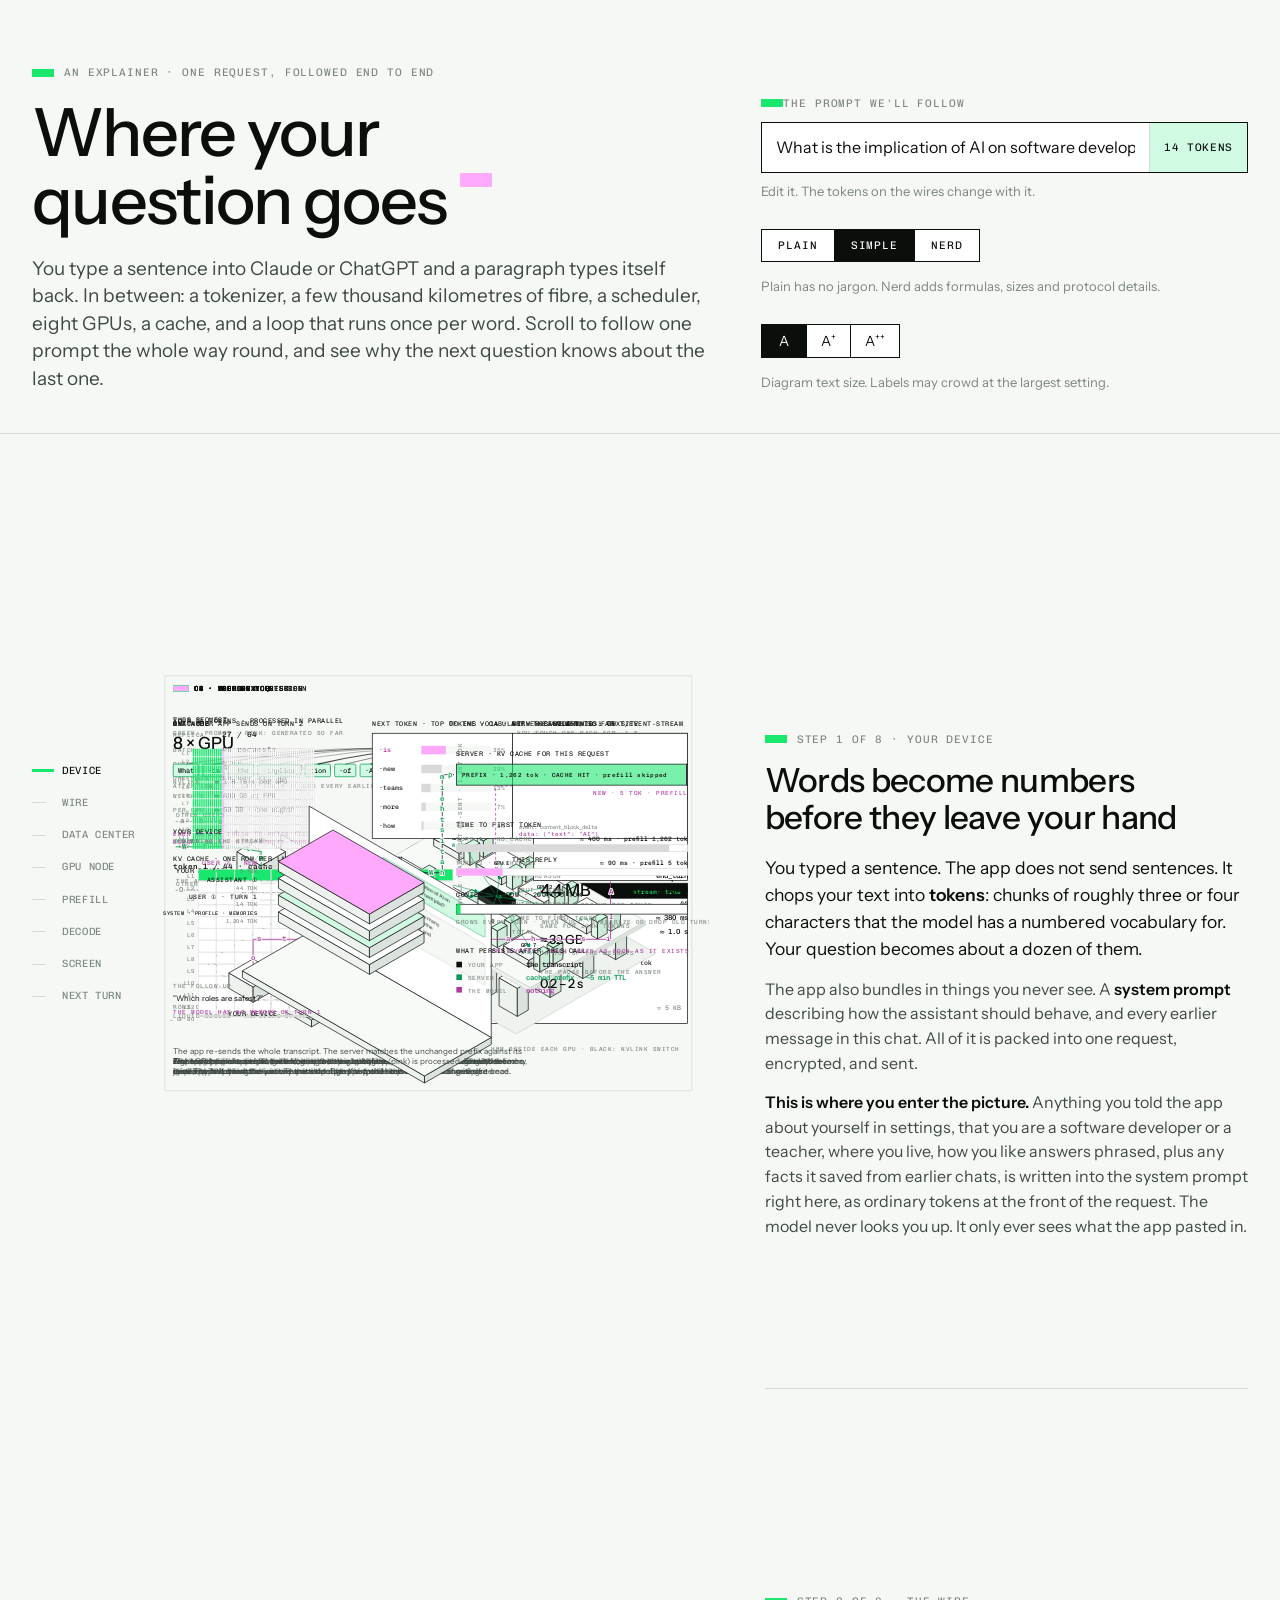
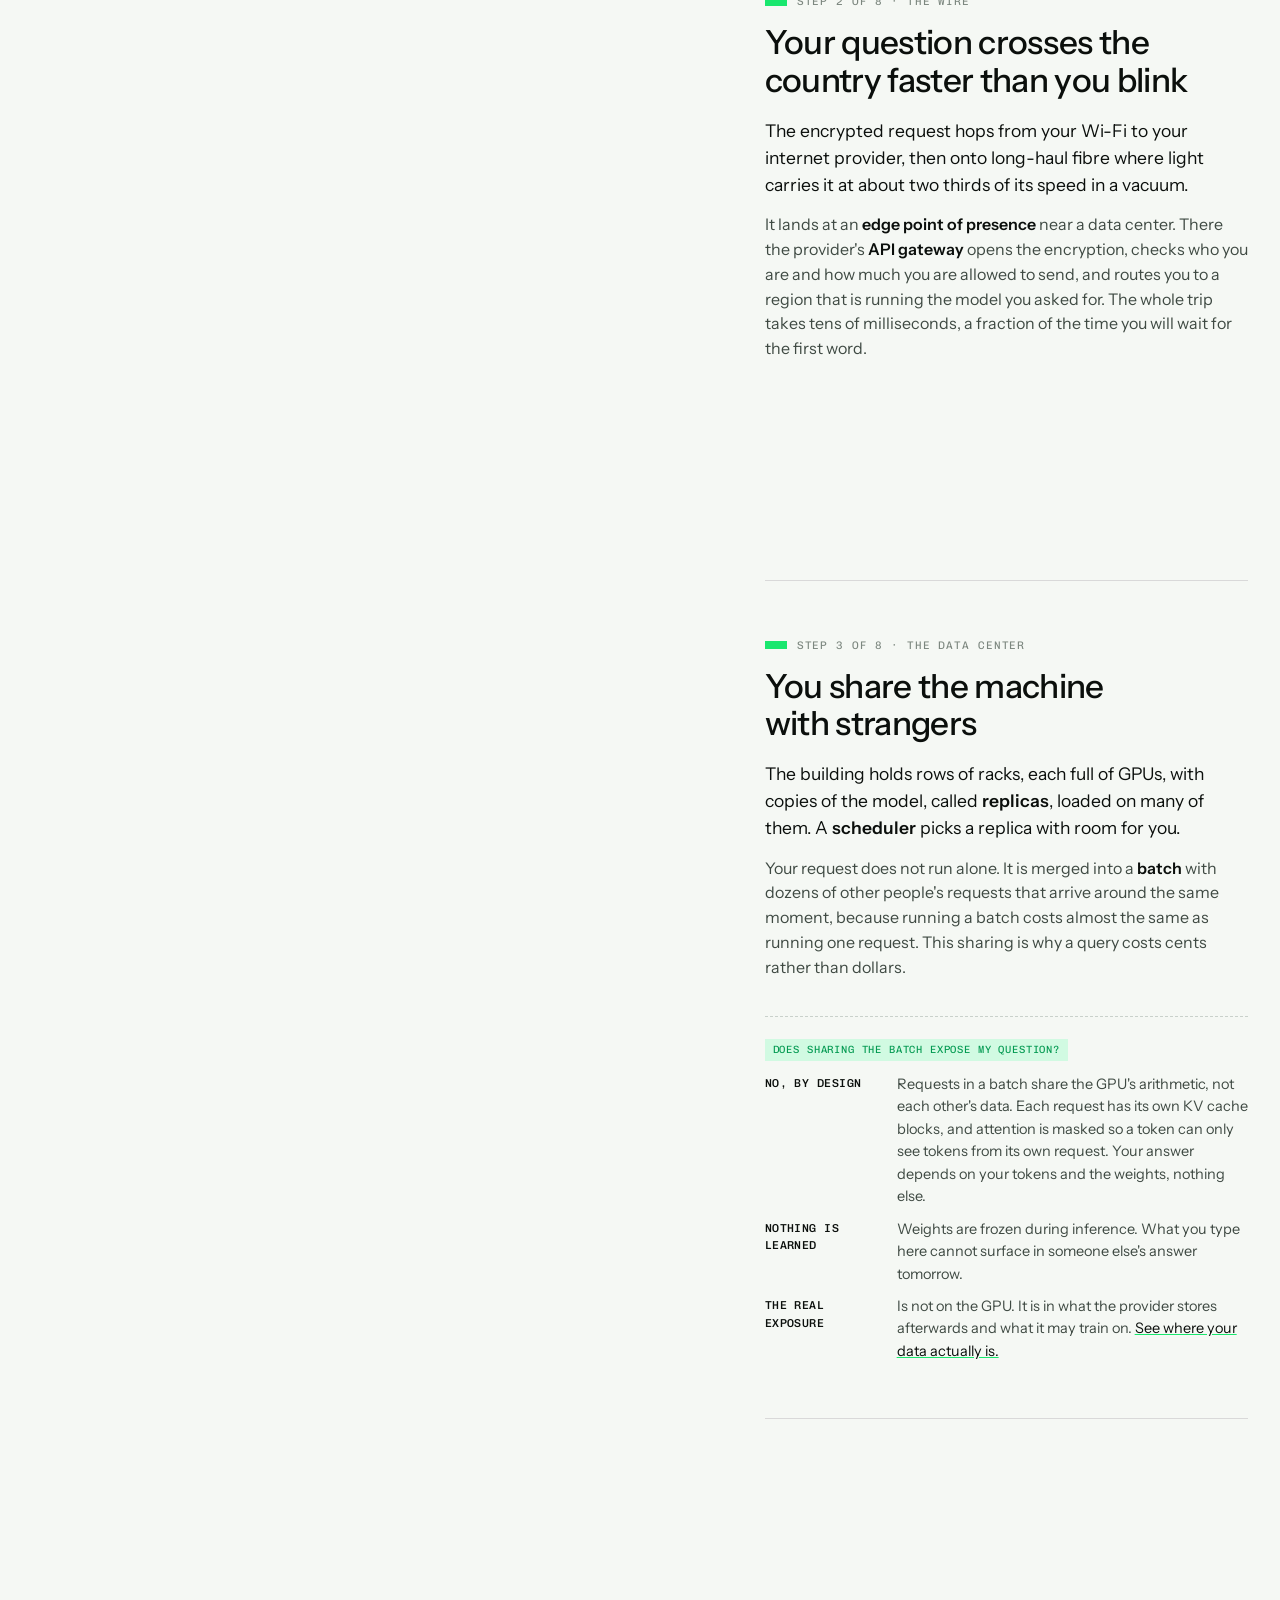
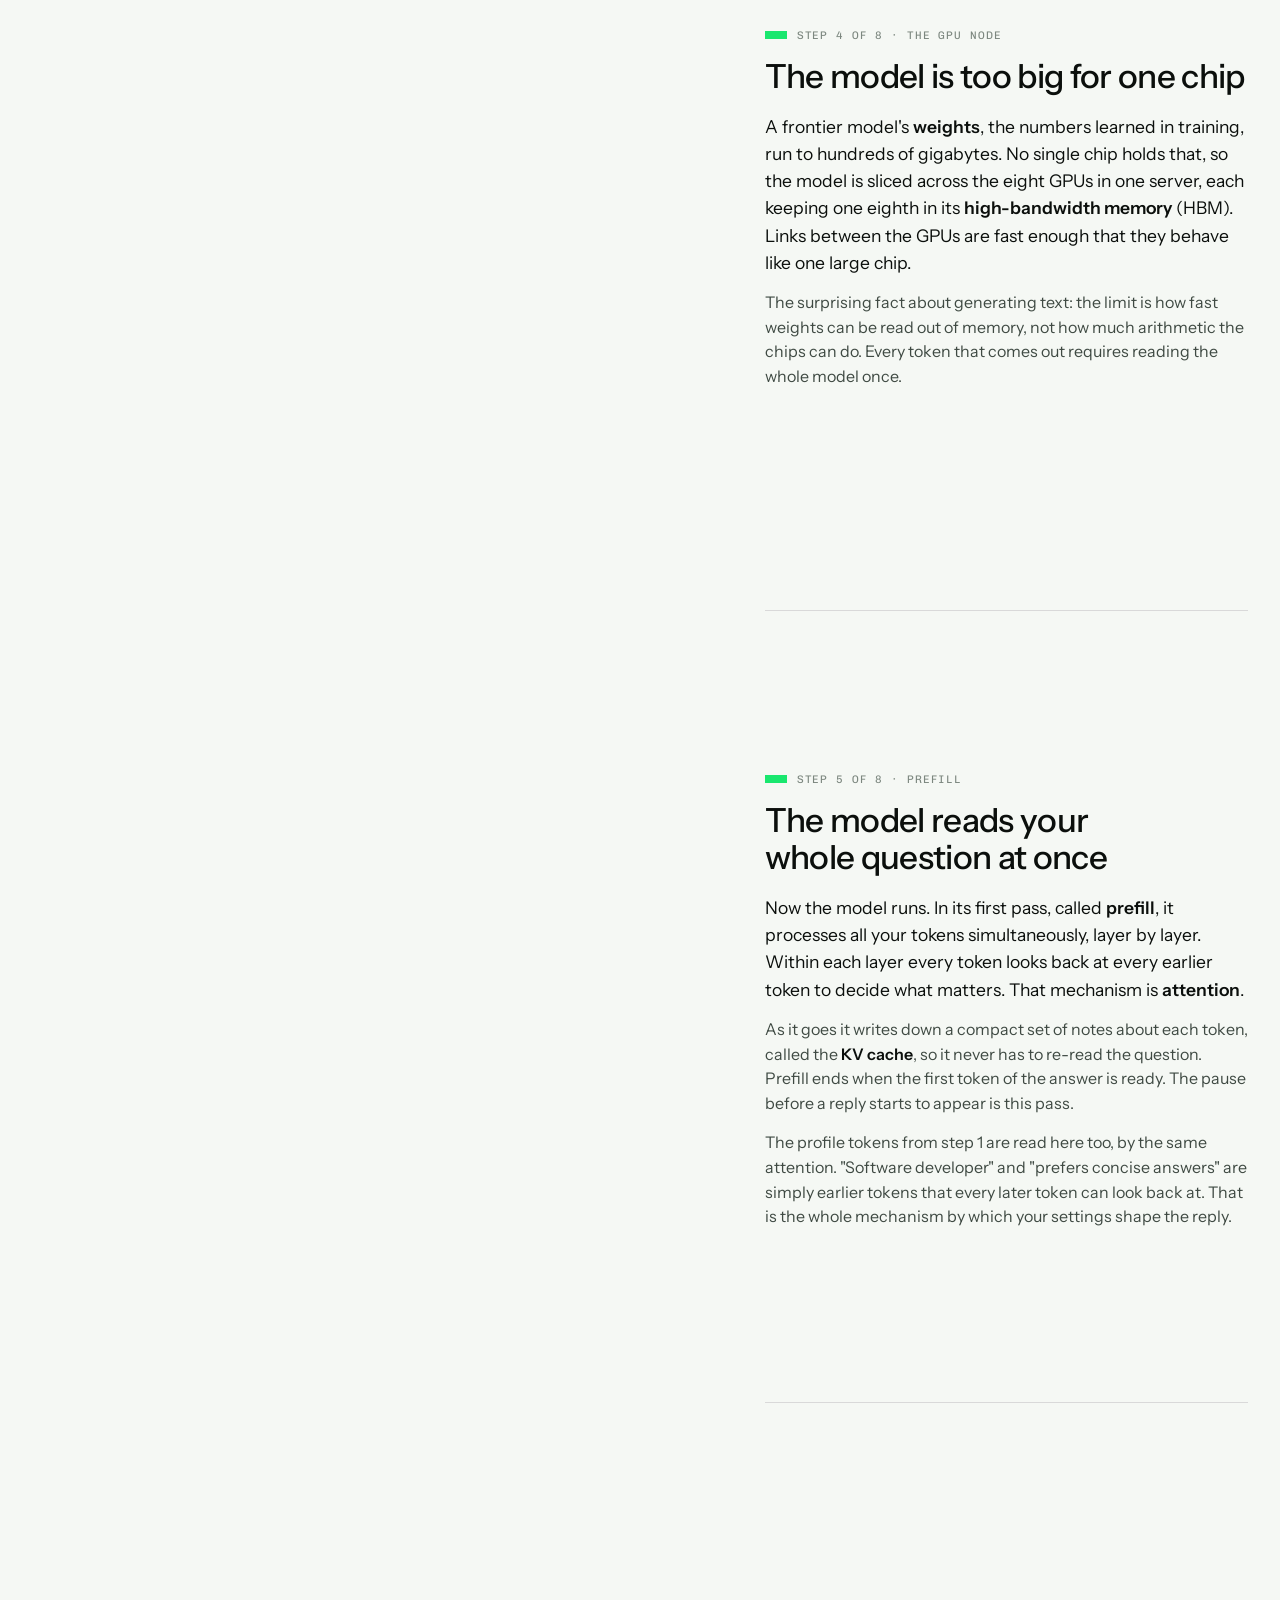
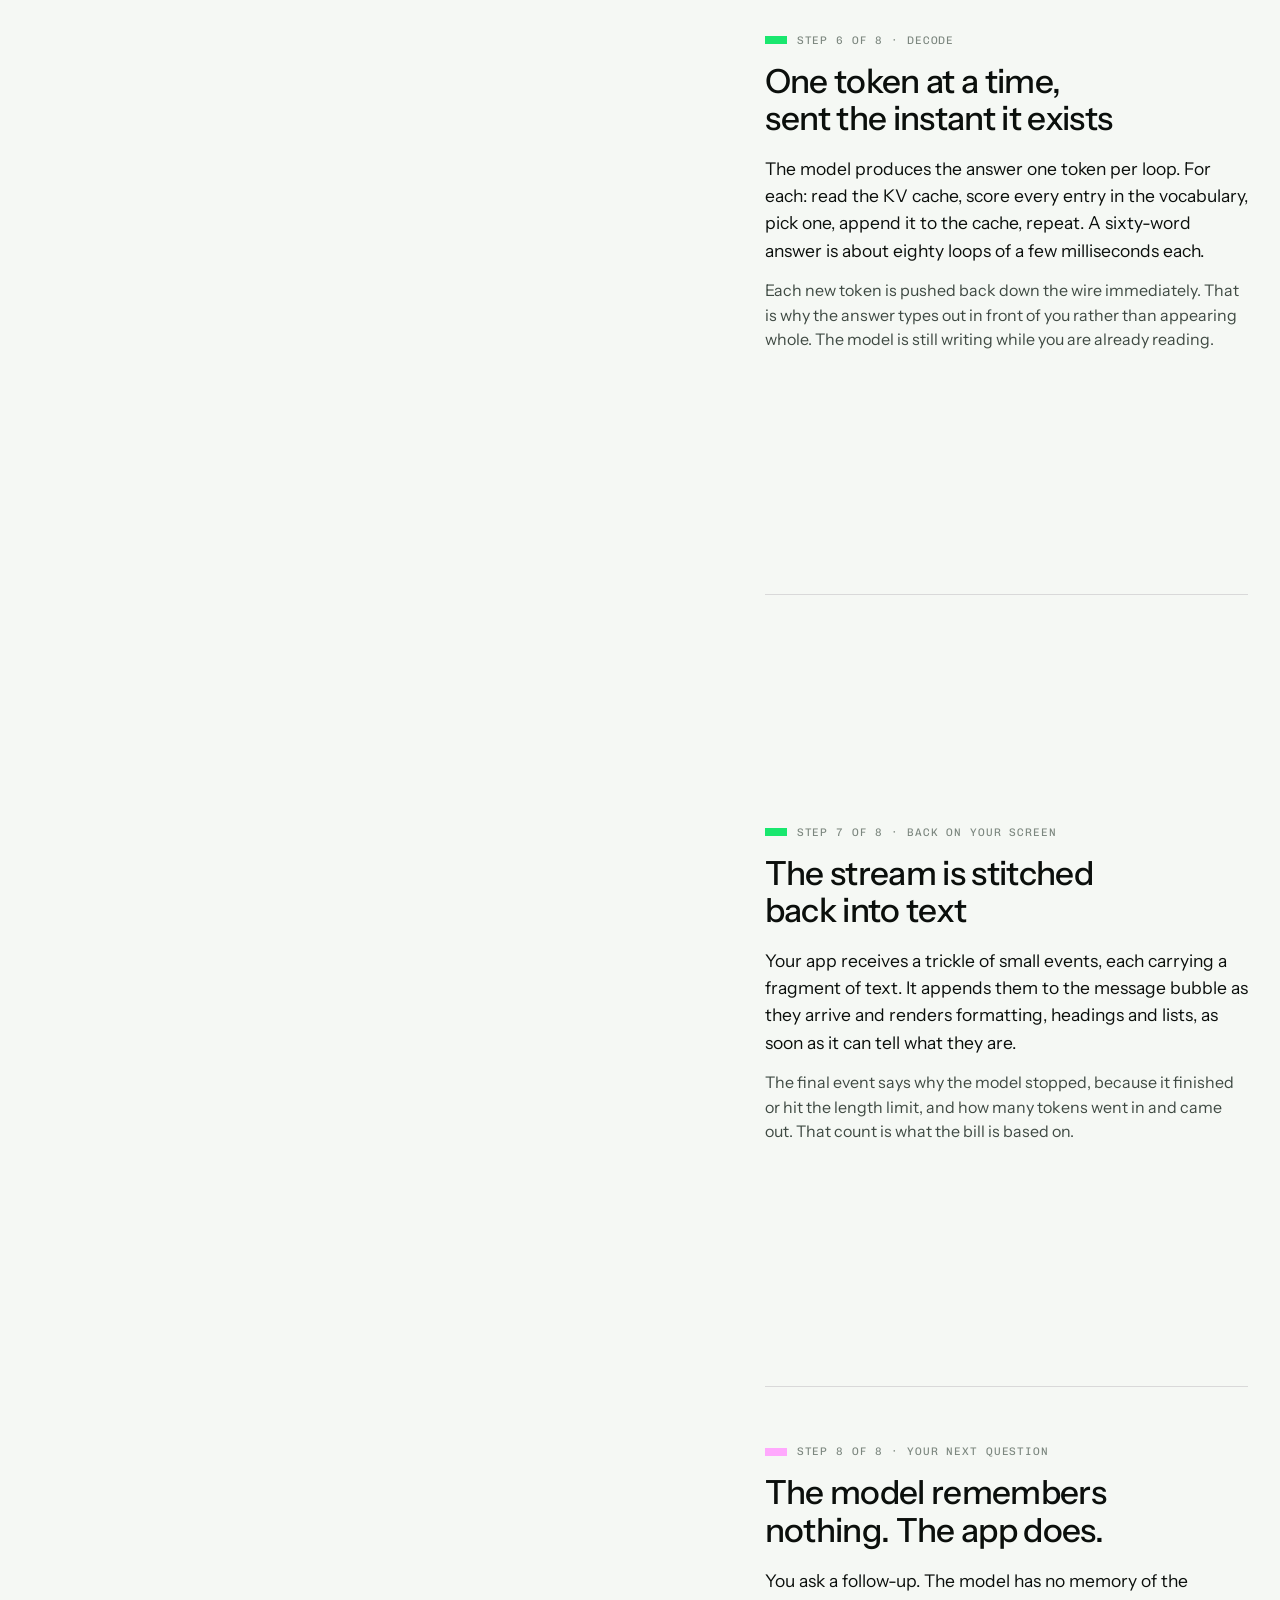
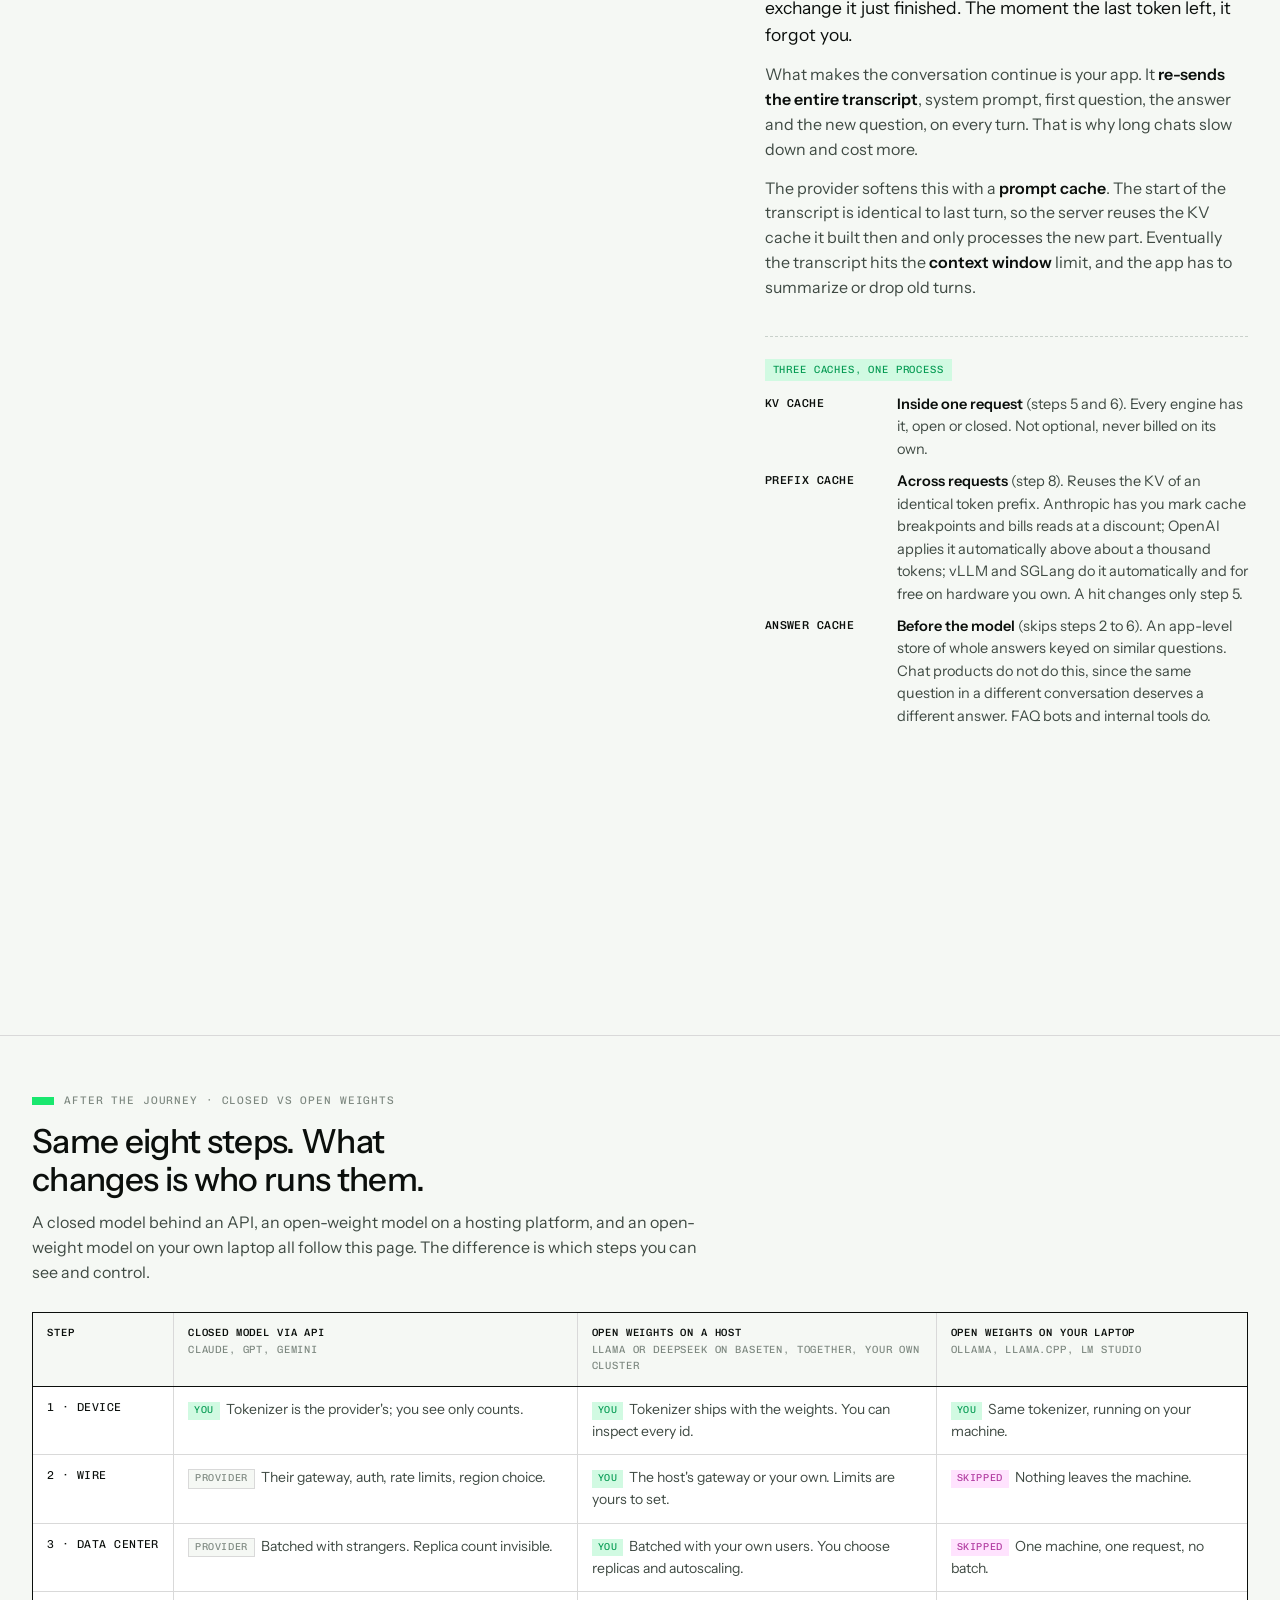
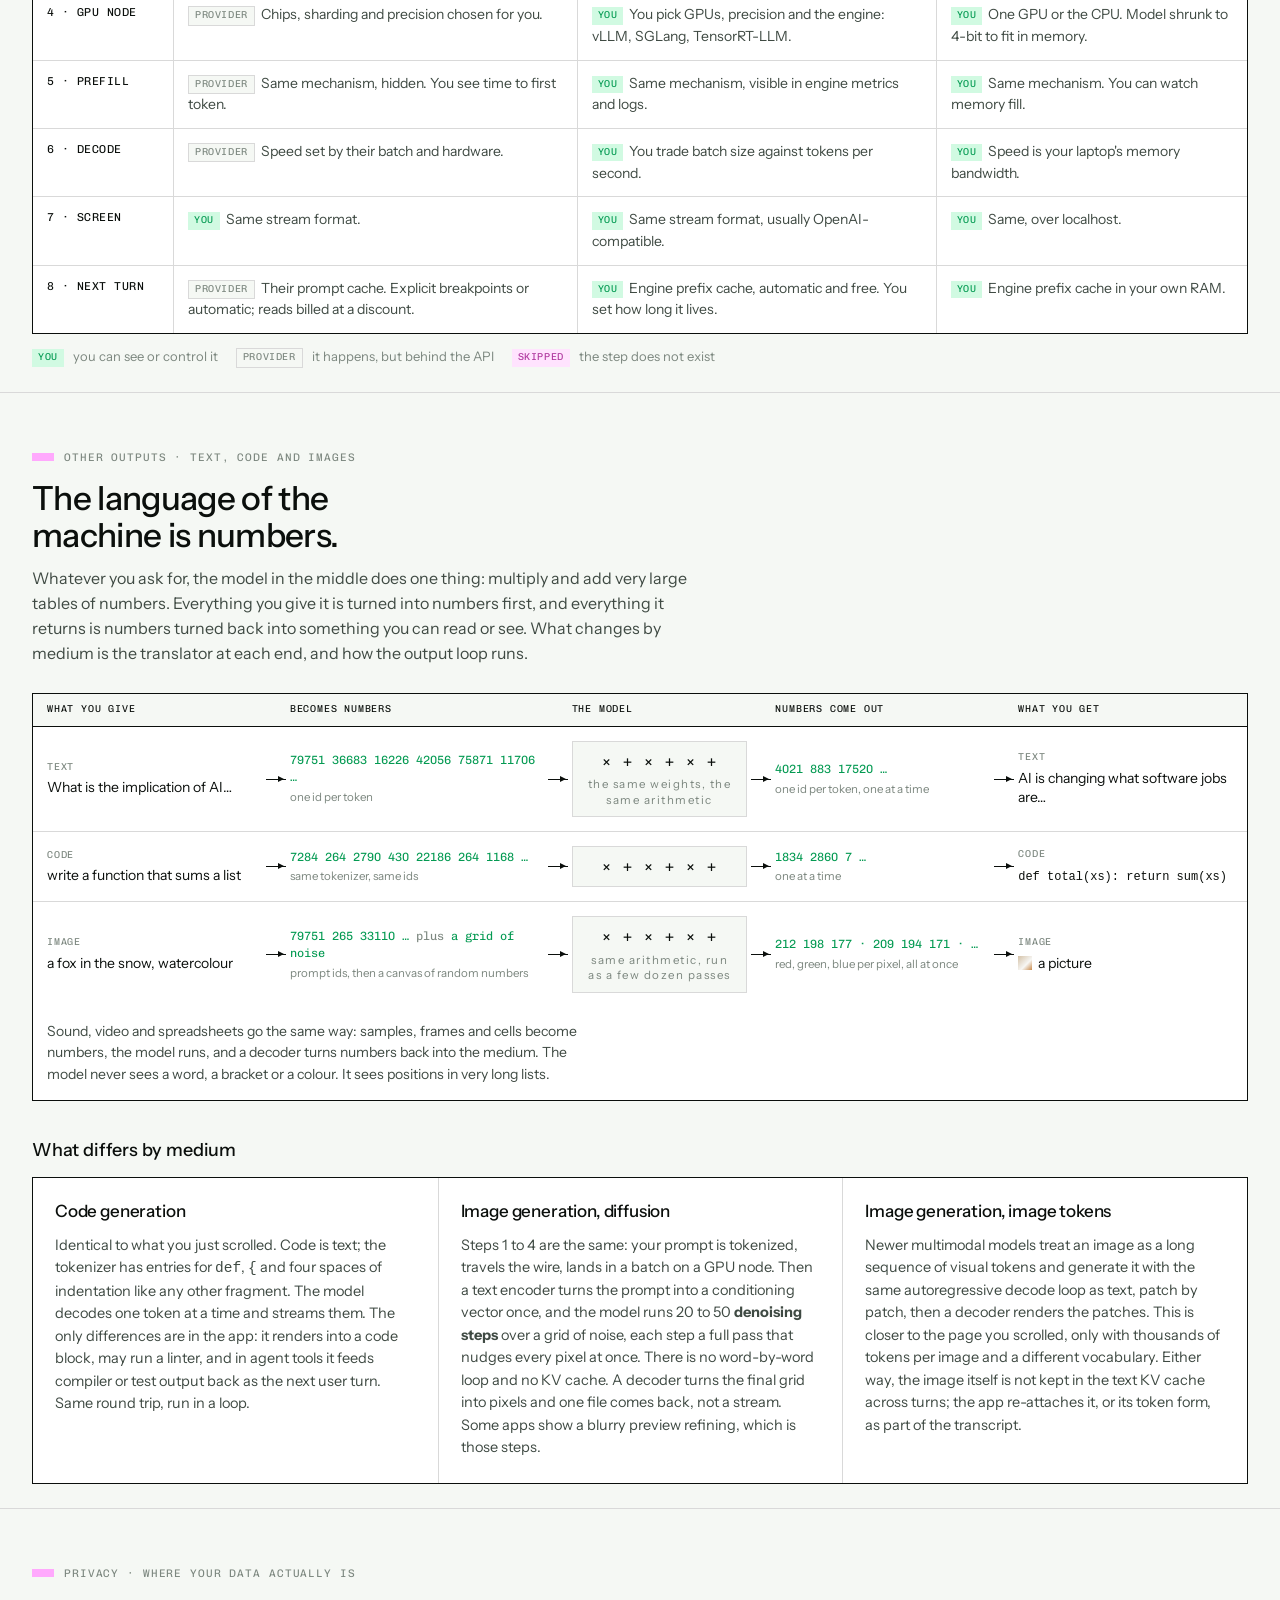
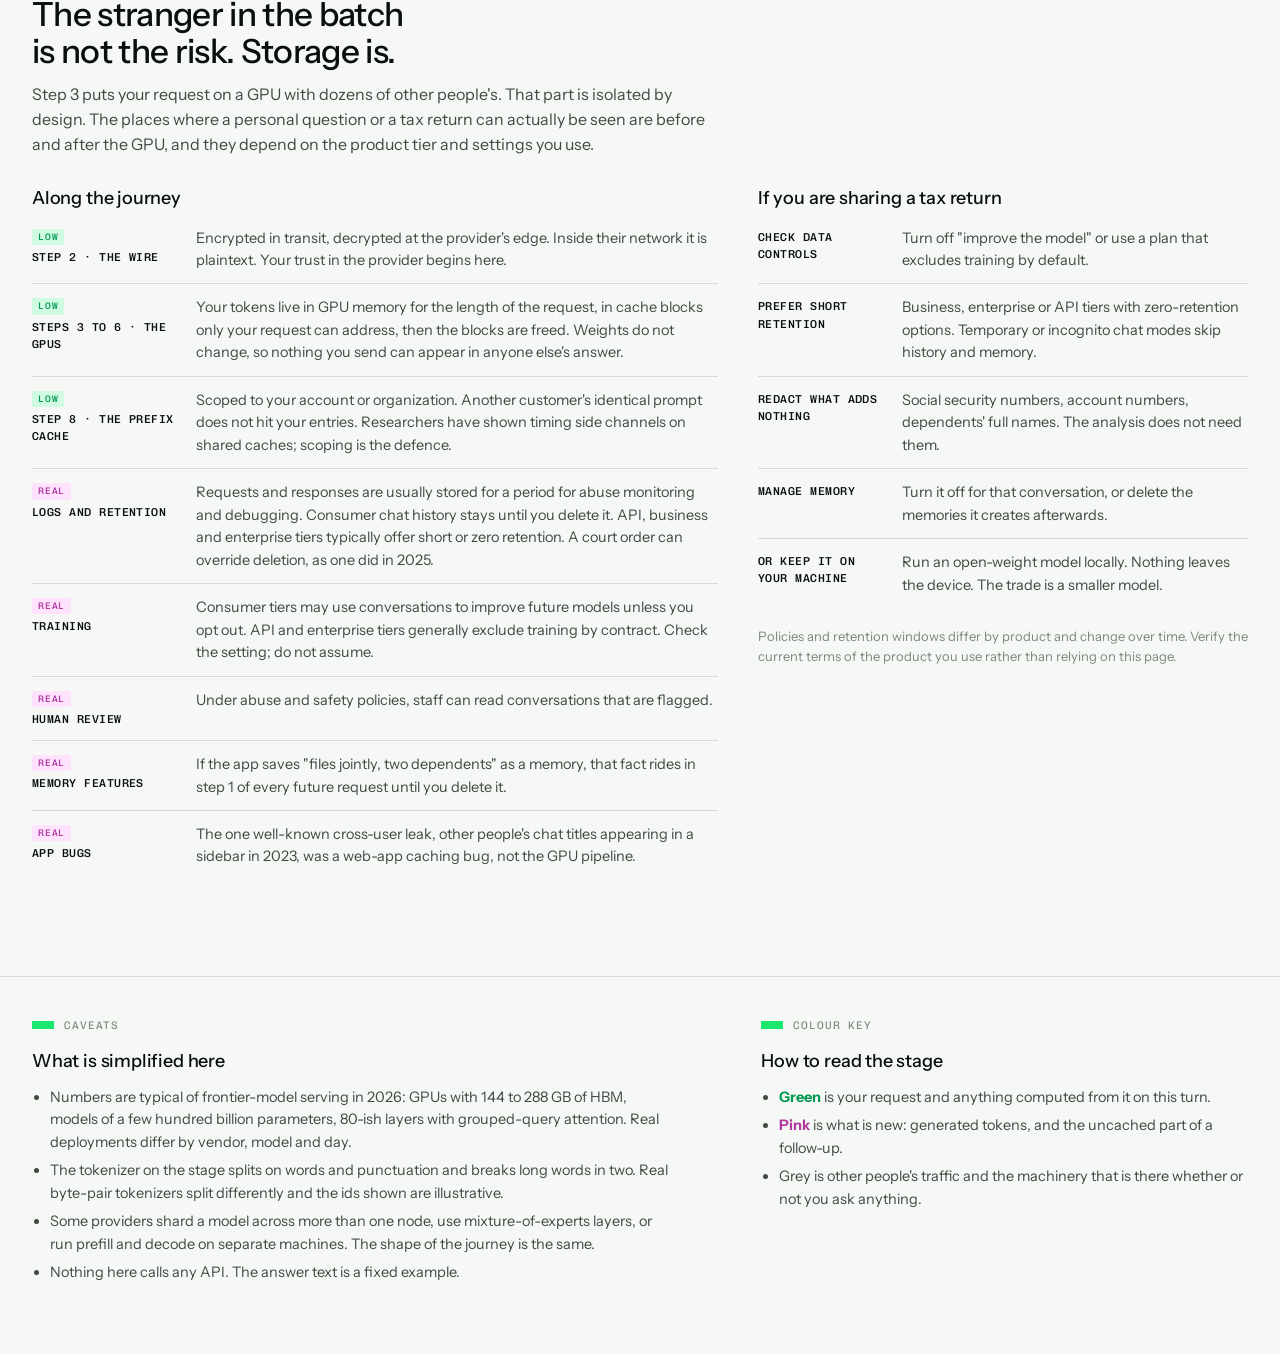
==== commit d6a2e098: "Add privacy strip and section, and the numbers lead-in to the outputs section Co-Authored-By: Claude" ====
--- a/index.html
+++ b/index.html
@@ -143,6 +143,7 @@
 .caches{margin-top:22px;border-top:1px dashed var(--rule);padding-top:18px;max-width:var(--measure)}
 body[data-depth="plain"] .caches{display:none}
 .caches .tag{display:inline-block;font-family:var(--mono);font-size:10.5px;letter-spacing:.08em;text-transform:uppercase;color:var(--green-ink);background:var(--green-tint);padding:3px 8px;margin-bottom:12px}
+.caches a{color:var(--ink);text-decoration-color:var(--green)}
 .caches ol{margin:0;padding:0;list-style:none;display:grid;gap:10px}
 .caches li{display:grid;grid-template-columns:118px minmax(0,1fr);gap:14px;font-size:14.5px;color:var(--ink-2)}
 .caches li b{font-family:var(--mono);font-weight:500;font-size:11.5px;letter-spacing:.04em;text-transform:uppercase;color:var(--ink);padding-top:2px}
@@ -165,6 +166,40 @@
 section.after .them{display:inline-block;background:var(--ground);color:var(--muted);font-family:var(--mono);font-size:10px;letter-spacing:.06em;text-transform:uppercase;padding:1px 6px;margin-right:6px;border:1px solid var(--grid);vertical-align:1px}
 section.after .none{display:inline-block;background:var(--pink-tint);color:var(--pink-ink);font-family:var(--mono);font-size:10px;letter-spacing:.06em;text-transform:uppercase;padding:1px 6px;margin-right:6px;vertical-align:1px}
 .compare-key{display:flex;gap:18px;flex-wrap:wrap;margin:12px 0 0;font-size:13px;color:var(--muted)}
+section.after h3.sub{font-weight:500;font-size:18px;letter-spacing:-.01em;margin:36px 0 12px}
+.numbers{border:1px solid var(--ink);background:var(--paper);padding:0 0 4px;overflow-x:auto}
+.numbers-head, .numbers-row{display:grid;grid-template-columns:minmax(150px,1.1fr) 28px minmax(150px,1.3fr) 28px minmax(120px,.9fr) 28px minmax(130px,1.1fr) 28px minmax(150px,1.1fr);align-items:center;min-width:860px}
+.numbers-head{background:var(--ground);border-bottom:1px solid var(--ink);padding:8px 14px}
+.numbers-head span{font-family:var(--mono);font-size:10px;letter-spacing:.08em;text-transform:uppercase;color:var(--ink)}
+.numbers-head span:nth-child(2){grid-column:3}.numbers-head span:nth-child(3){grid-column:5}.numbers-head span:nth-child(4){grid-column:7}.numbers-head span:nth-child(5){grid-column:9}
+.numbers-row{padding:14px;border-bottom:1px solid var(--grid)}
+.numbers-row:last-of-type{border-bottom:0}
+.numbers-row .arrow{height:1px;background:var(--ink);position:relative;margin:0 4px}
+.numbers-row .arrow::after{content:"";position:absolute;right:-1px;top:-3px;border:3.5px solid transparent;border-left:6px solid var(--ink)}
+.numbers-row .io{font-size:14px;color:var(--ink);line-height:1.35}
+.numbers-row .io .kind{display:block;font-family:var(--mono);font-size:10px;letter-spacing:.08em;text-transform:uppercase;color:var(--muted);margin-bottom:4px}
+.numbers-row .io code{font-size:12px}
+.numbers-row .num{font-family:var(--mono);font-size:12px;color:var(--green-ink);line-height:1.4;word-break:break-word}
+.numbers-row .num em{font-style:normal;color:var(--muted)}
+.numbers-row .num small, .numbers-row .model small{display:block;font-family:var(--sans);font-size:11.5px;color:var(--muted);margin-top:4px;line-height:1.35}
+.numbers-row .model{font-family:var(--mono);font-size:15px;letter-spacing:.1em;color:var(--ink);background:var(--ground);border:1px solid var(--grid);padding:8px 10px;text-align:center}
+.numbers-row .swatch{display:inline-block;width:14px;height:14px;vertical-align:-2px;margin-right:6px;background:linear-gradient(135deg,#d4c1a6,#f7f7f5 60%,#c98a4b)}
+.numbers-note{margin:14px 14px 10px;font-size:14px;color:var(--ink-2);max-width:var(--measure)}
+.privacy-grid{display:grid;grid-template-columns:minmax(0,7fr) minmax(0,5fr);gap:40px}
+.privacy-grid h3{font-weight:500;font-size:18px;letter-spacing:-.01em;margin:0 0 14px}
+.privacy-grid ol{margin:0;padding:0;list-style:none;display:grid;gap:12px}
+.privacy-grid li{display:grid;grid-template-columns:150px minmax(0,1fr);gap:14px;font-size:14.5px;color:var(--ink-2);padding-bottom:12px;border-bottom:1px solid var(--grid)}
+.privacy-grid li:last-child{border-bottom:0}
+.privacy-grid li b{font-family:var(--mono);font-weight:500;font-size:11.5px;letter-spacing:.04em;text-transform:uppercase;color:var(--ink);padding-top:2px;line-height:1.5}
+.privacy-grid .checklist li{grid-template-columns:130px minmax(0,1fr)}
+.risk-low, .risk-real{display:block;width:max-content;font-family:var(--mono);font-size:9.5px;letter-spacing:.08em;padding:1px 6px;margin-bottom:4px}
+.risk-low{background:var(--green-tint);color:var(--green-ink)}
+.risk-real{background:var(--pink-tint);color:var(--pink-ink)}
+.privacy-grid .fine{font-size:13px;color:var(--muted);margin:18px 0 0}
+@media (max-width: 900px){
+  .privacy-grid{grid-template-columns:1fr}
+  .privacy-grid li, .privacy-grid .checklist li{grid-template-columns:1fr;gap:4px}
+}
 .outputs-grid{display:grid;grid-template-columns:repeat(3,minmax(0,1fr));gap:0;border:1px solid var(--ink);background:var(--paper)}
 .outputs-grid > div{padding:20px 22px 24px}
 .outputs-grid > div + div{border-left:1px solid var(--grid)}
@@ -348,7 +383,7 @@
         <h2>You share the machine with strangers</h2>
         <div class="plain">
           <span class="as">Think of it as</span>
-          <p>Inside is a huge kitchen with many identical stoves. A host seats you at one that has space. Your order is cooked together with dozens of other people's orders on the same stove. That is why it is cheap.</p>
+          <p>Inside is a huge kitchen with many identical stoves. A host seats you at one that has space. Your order is cooked together with dozens of other people's orders on the same stove. That is why it is cheap. The pans never touch: nobody else's order ends up on your plate, and yours never lands on theirs.</p>
         </div>
         <div class="simple">
           <p>The building holds rows of racks, each full of GPUs, with copies of the model, called <strong>replicas</strong>, loaded on many of them. A <strong>scheduler</strong> picks a replica with room for you.</p>
@@ -363,6 +398,14 @@
             <dt>Physical scale</dt><dd>A rack of eight-GPU nodes draws about 120 kW and is liquid cooled. A site is 100 MW to over 1 GW. Your request touches one rack for about a second.</dd>
             <dt>Queue time</dt><dd>Single-digit milliseconds when the region is quiet. It is the first thing to grow when a region is hot.</dd>
           </dl>
+        </div>
+        <div class="caches privacy-strip">
+          <span class="tag">Does sharing the batch expose my question?</span>
+          <ol>
+            <li><b>No, by design</b><span>Requests in a batch share the GPU's arithmetic, not each other's data. Each request has its own KV cache blocks, and attention is masked so a token can only see tokens from its own request. Your answer depends on your tokens and the weights, nothing else.</span></li>
+            <li><b>Nothing is learned</b><span>Weights are frozen during inference. What you type here cannot surface in someone else's answer tomorrow.</span></li>
+            <li><b>The real exposure</b><span>Is not on the GPU. It is in what the provider stores afterwards and what it may train on. <a href="#privacy">See where your data actually is.</a></span></li>
+          </ol>
         </div>
       </article>
 
@@ -530,9 +573,49 @@
 
 <section class="after outputs">
   <div class="wrap">
-    <div class="eyebrow pink">Other outputs · code and images</div>
-    <h2>Code is text. Images are a different loop.</h2>
-    <p class="lede">This page followed a text answer. Ask for code and nothing changes. Ask for a picture and steps 5 and 6 are replaced.</p>
+    <div class="eyebrow pink">Other outputs · text, code and images</div>
+    <h2>The language of the machine is numbers.</h2>
+    <p class="lede">Whatever you ask for, the model in the middle does one thing: multiply and add very large tables of numbers. Everything you give it is turned into numbers first, and everything it returns is numbers turned back into something you can read or see. What changes by medium is the translator at each end, and how the output loop runs.</p>
+    <div class="numbers">
+      <div class="numbers-head" aria-hidden="true">
+        <span>what you give</span><span>becomes numbers</span><span>the model</span><span>numbers come out</span><span>what you get</span>
+      </div>
+      <div class="numbers-row">
+        <div class="io"><span class="kind">text</span>What is the implication of AI…</div>
+        <div class="arrow" aria-hidden="true"></div>
+        <div class="num">79751 36683 16226 42056 75871 11706 …<small>one id per token</small></div>
+        <div class="arrow" aria-hidden="true"></div>
+        <div class="model">× + × + × +<small>the same weights, the same arithmetic</small></div>
+        <div class="arrow" aria-hidden="true"></div>
+        <div class="num">4021 883 17520 …<small>one id per token, one at a time</small></div>
+        <div class="arrow" aria-hidden="true"></div>
+        <div class="io"><span class="kind">text</span>AI is changing what software jobs are…</div>
+      </div>
+      <div class="numbers-row">
+        <div class="io"><span class="kind">code</span>write a function that sums a list</div>
+        <div class="arrow" aria-hidden="true"></div>
+        <div class="num">7284 264 2790 430 22186 264 1168 …<small>same tokenizer, same ids</small></div>
+        <div class="arrow" aria-hidden="true"></div>
+        <div class="model">× + × + × +</div>
+        <div class="arrow" aria-hidden="true"></div>
+        <div class="num">1834 2860 7 …<small>one at a time</small></div>
+        <div class="arrow" aria-hidden="true"></div>
+        <div class="io"><span class="kind">code</span><code>def total(xs): return sum(xs)</code></div>
+      </div>
+      <div class="numbers-row">
+        <div class="io"><span class="kind">image</span>a fox in the snow, watercolour</div>
+        <div class="arrow" aria-hidden="true"></div>
+        <div class="num">79751 265 33110 … <em>plus</em> a grid of noise<small>prompt ids, then a canvas of random numbers</small></div>
+        <div class="arrow" aria-hidden="true"></div>
+        <div class="model">× + × + × +<small>same arithmetic, run as a few dozen passes</small></div>
+        <div class="arrow" aria-hidden="true"></div>
+        <div class="num">212 198 177 · 209 194 171 · …<small>red, green, blue per pixel, all at once</small></div>
+        <div class="arrow" aria-hidden="true"></div>
+        <div class="io"><span class="kind">image</span><span class="swatch" aria-hidden="true"></span>a picture</div>
+      </div>
+      <p class="numbers-note">Sound, video and spreadsheets go the same way: samples, frames and cells become numbers, the model runs, and a decoder turns numbers back into the medium. The model never sees a word, a bracket or a colour. It sees positions in very long lists.</p>
+    </div>
+    <h3 class="sub">What differs by medium</h3>
     <div class="outputs-grid">
       <div>
         <h3>Code generation</h3>
@@ -545,6 +628,40 @@
       <div>
         <h3>Image generation, image tokens</h3>
         <p>Newer multimodal models treat an image as a long sequence of visual tokens and generate it with the same autoregressive decode loop as text, patch by patch, then a decoder renders the patches. This is closer to the page you scrolled, only with thousands of tokens per image and a different vocabulary. Either way, the image itself is not kept in the text KV cache across turns; the app re-attaches it, or its token form, as part of the transcript.</p>
+      </div>
+    </div>
+  </div>
+</section>
+
+<section class="after privacy" id="privacy">
+  <div class="wrap">
+    <div class="eyebrow pink">Privacy · where your data actually is</div>
+    <h2>The stranger in the batch is not the risk. Storage is.</h2>
+    <p class="lede">Step 3 puts your request on a GPU with dozens of other people's. That part is isolated by design. The places where a personal question or a tax return can actually be seen are before and after the GPU, and they depend on the product tier and settings you use.</p>
+    <div class="privacy-grid">
+      <div>
+        <h3>Along the journey</h3>
+        <ol class="risk">
+          <li><b><span class="risk-low">low</span>Step 2 · the wire</b><span>Encrypted in transit, decrypted at the provider's edge. Inside their network it is plaintext. Your trust in the provider begins here.</span></li>
+          <li><b><span class="risk-low">low</span>Steps 3 to 6 · the GPUs</b><span>Your tokens live in GPU memory for the length of the request, in cache blocks only your request can address, then the blocks are freed. Weights do not change, so nothing you send can appear in anyone else's answer.</span></li>
+          <li><b><span class="risk-low">low</span>Step 8 · the prefix cache</b><span>Scoped to your account or organization. Another customer's identical prompt does not hit your entries. Researchers have shown timing side channels on shared caches; scoping is the defence.</span></li>
+          <li><b><span class="risk-real">real</span>Logs and retention</b><span>Requests and responses are usually stored for a period for abuse monitoring and debugging. Consumer chat history stays until you delete it. API, business and enterprise tiers typically offer short or zero retention. A court order can override deletion, as one did in 2025.</span></li>
+          <li><b><span class="risk-real">real</span>Training</b><span>Consumer tiers may use conversations to improve future models unless you opt out. API and enterprise tiers generally exclude training by contract. Check the setting; do not assume.</span></li>
+          <li><b><span class="risk-real">real</span>Human review</b><span>Under abuse and safety policies, staff can read conversations that are flagged.</span></li>
+          <li><b><span class="risk-real">real</span>Memory features</b><span>If the app saves "files jointly, two dependents" as a memory, that fact rides in step 1 of every future request until you delete it.</span></li>
+          <li><b><span class="risk-real">real</span>App bugs</b><span>The one well-known cross-user leak, other people's chat titles appearing in a sidebar in 2023, was a web-app caching bug, not the GPU pipeline.</span></li>
+        </ol>
+      </div>
+      <div>
+        <h3>If you are sharing a tax return</h3>
+        <ol class="checklist">
+          <li><b>Check data controls</b><span>Turn off "improve the model" or use a plan that excludes training by default.</span></li>
+          <li><b>Prefer short retention</b><span>Business, enterprise or API tiers with zero-retention options. Temporary or incognito chat modes skip history and memory.</span></li>
+          <li><b>Redact what adds nothing</b><span>Social security numbers, account numbers, dependents' full names. The analysis does not need them.</span></li>
+          <li><b>Manage memory</b><span>Turn it off for that conversation, or delete the memories it creates afterwards.</span></li>
+          <li><b>Or keep it on your machine</b><span>Run an open-weight model locally. Nothing leaves the device. The trade is a smaller model.</span></li>
+        </ol>
+        <p class="fine">Policies and retention windows differ by product and change over time. Verify the current terms of the product you use rather than relying on this page.</p>
       </div>
     </div>
   </div>
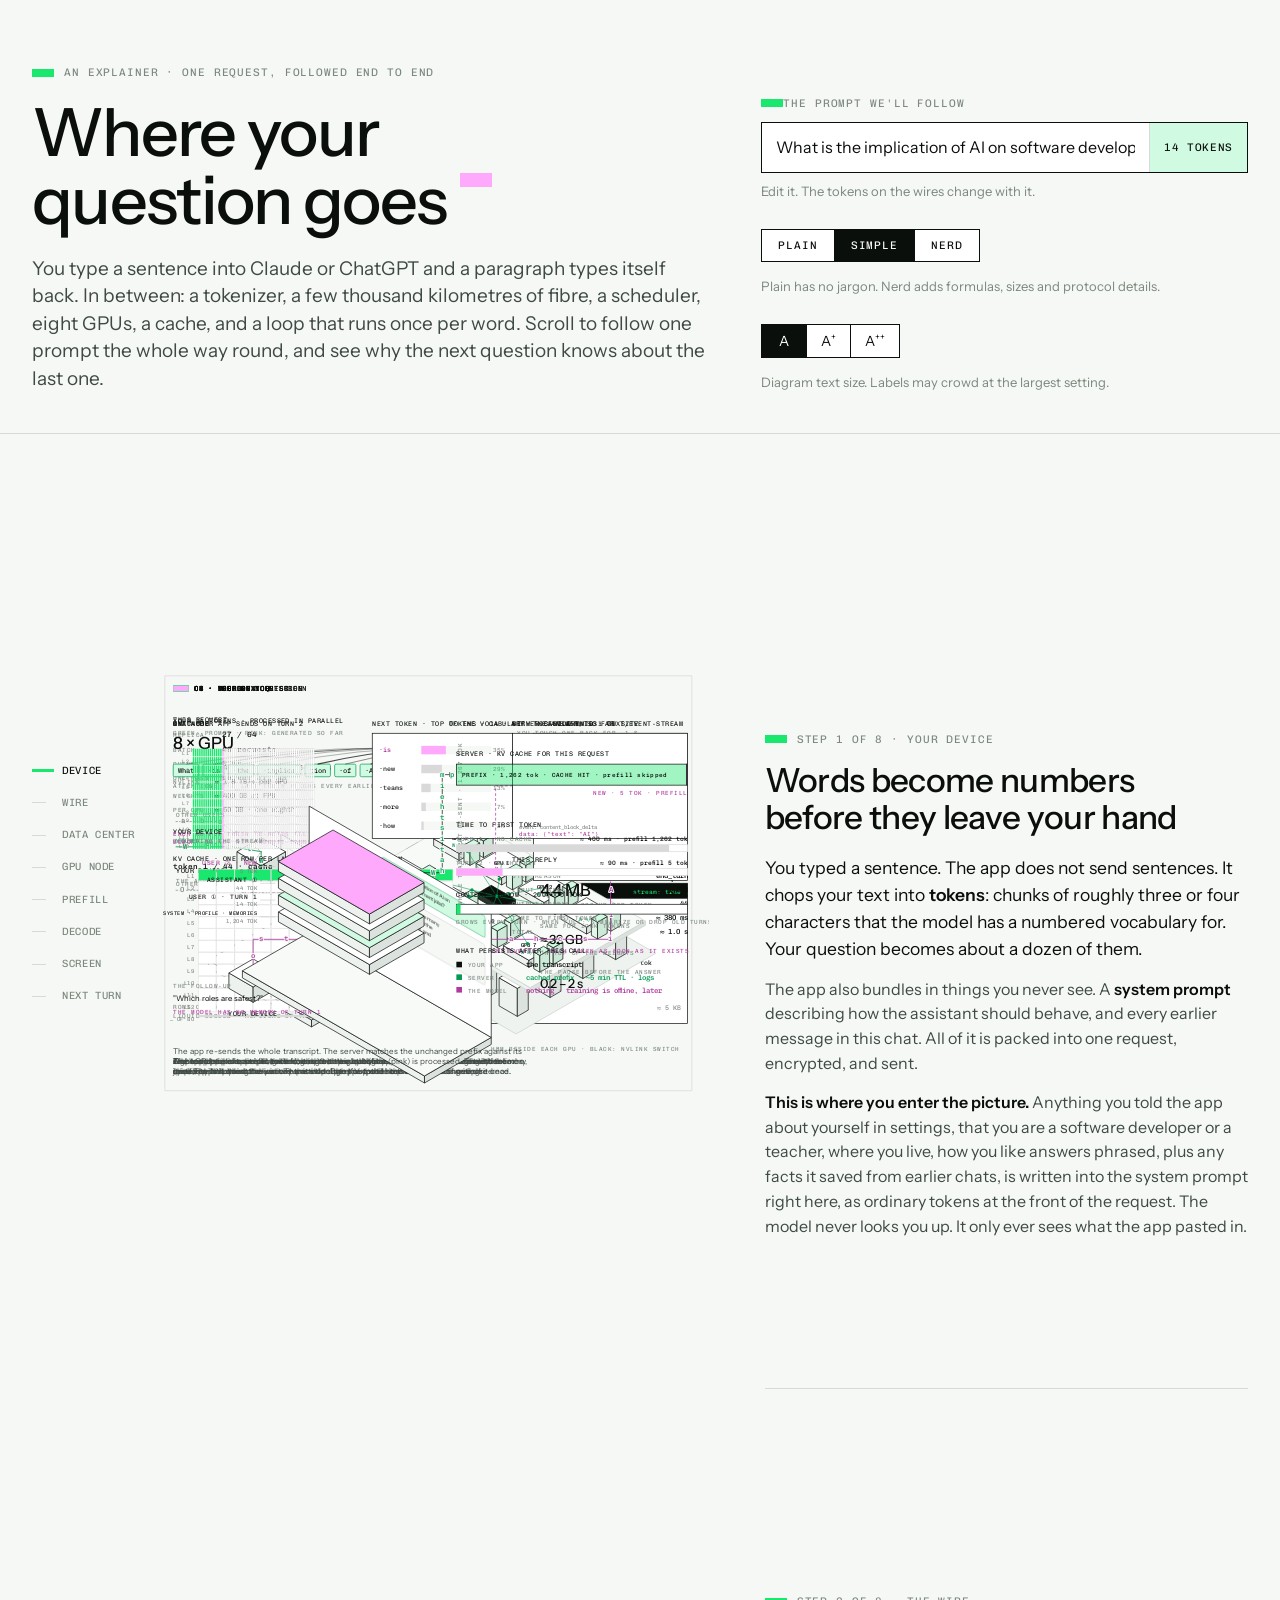
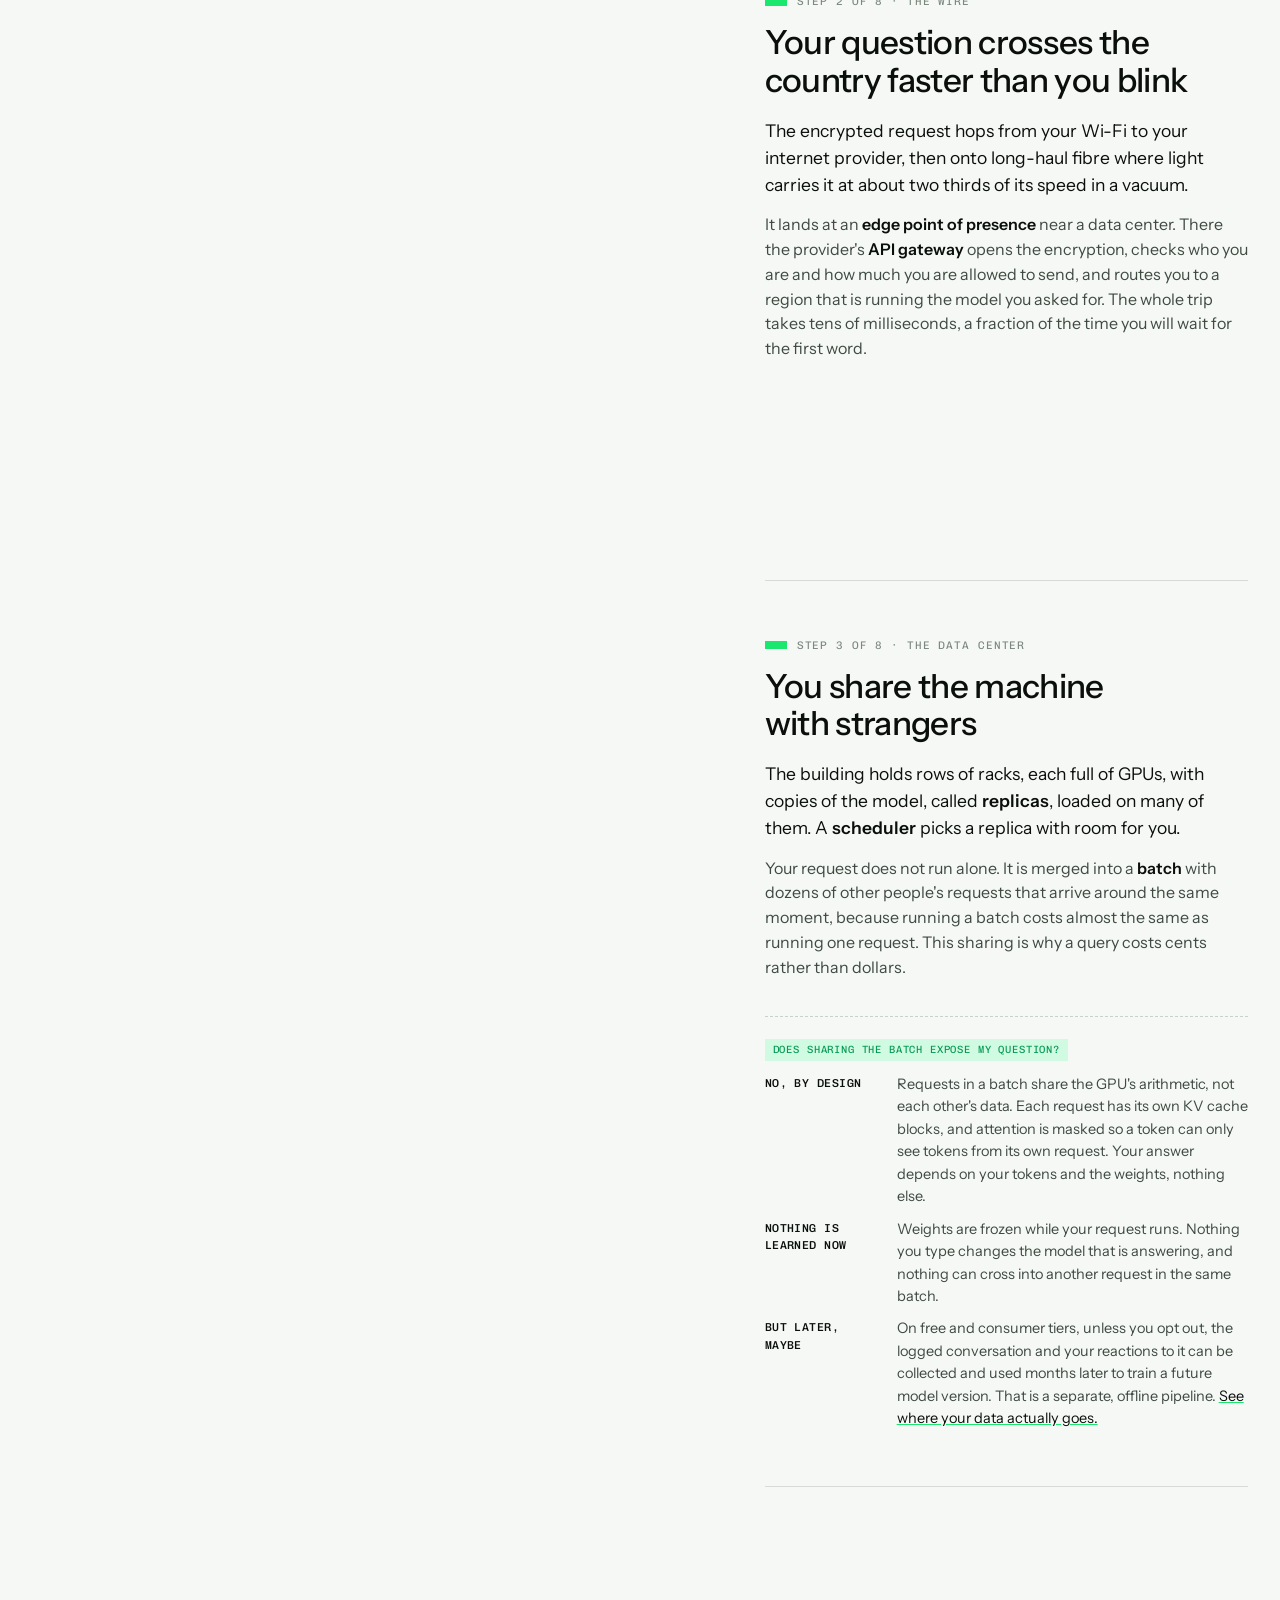
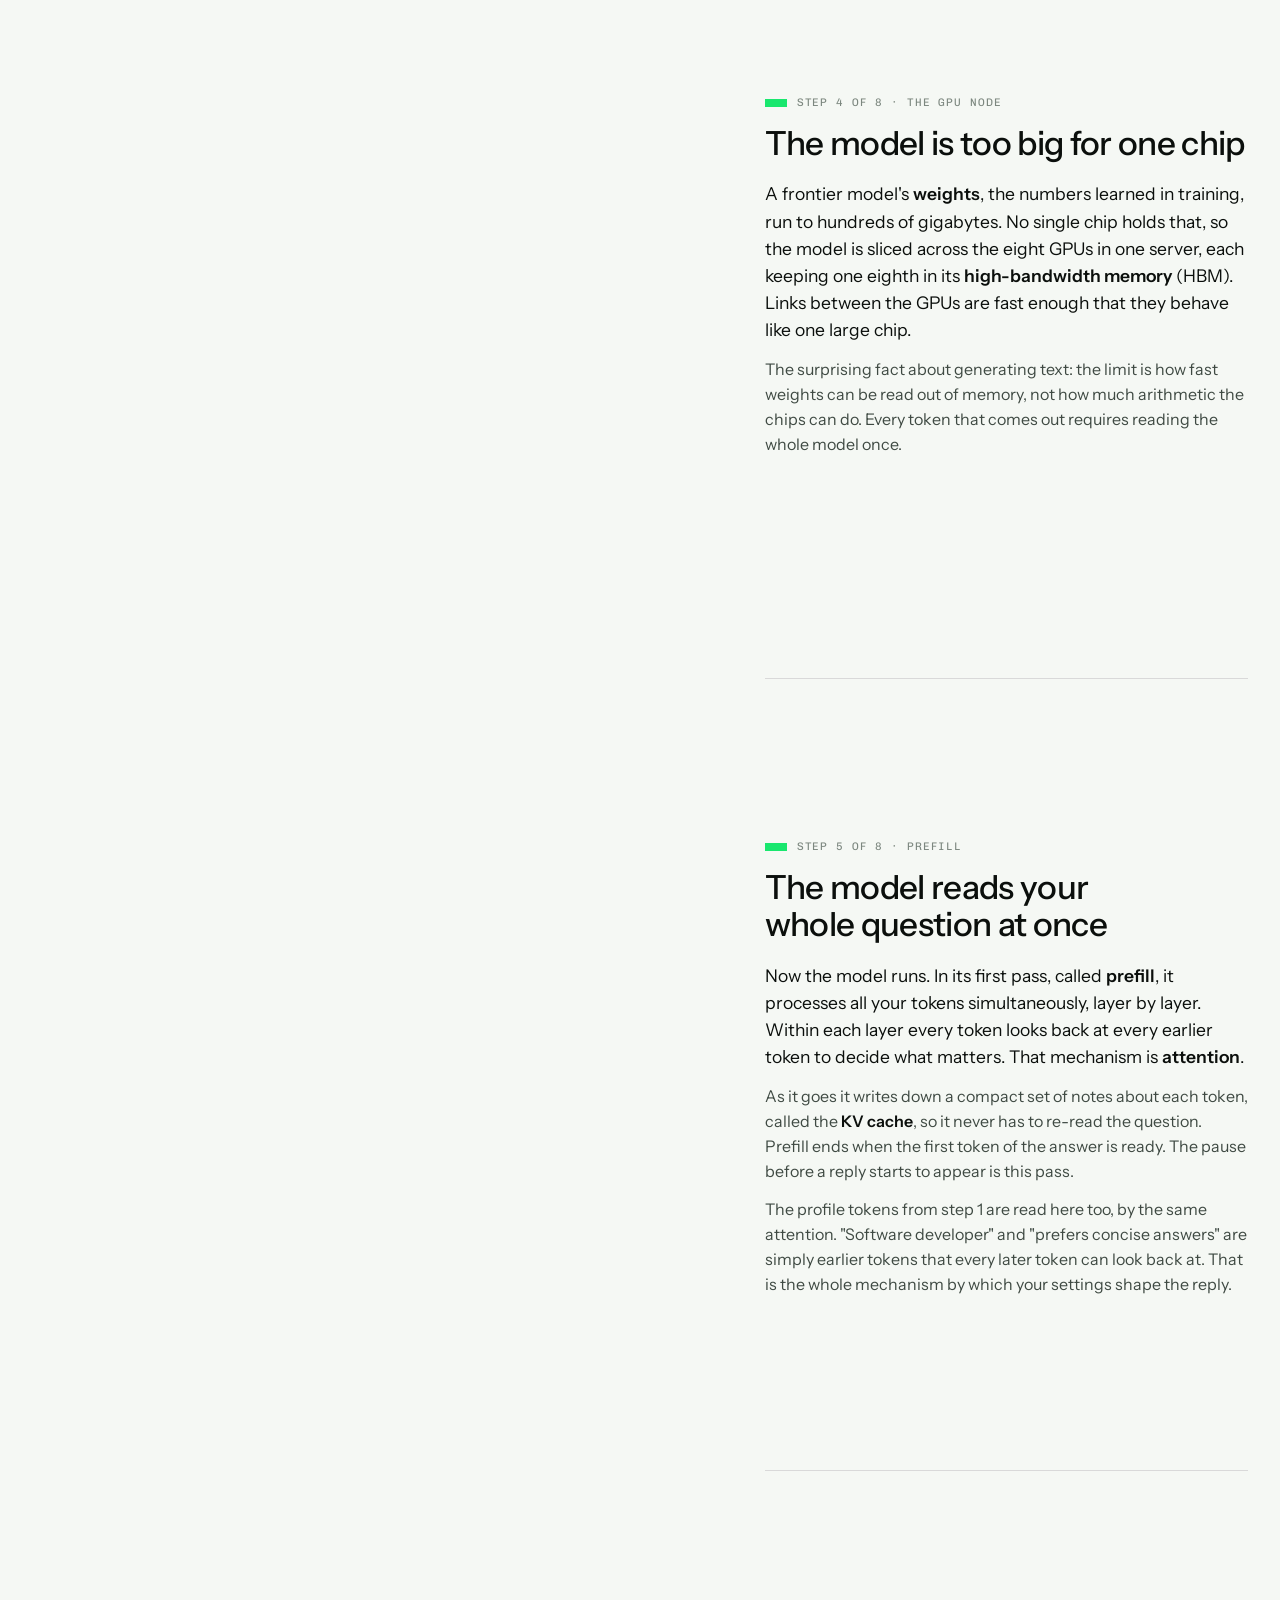
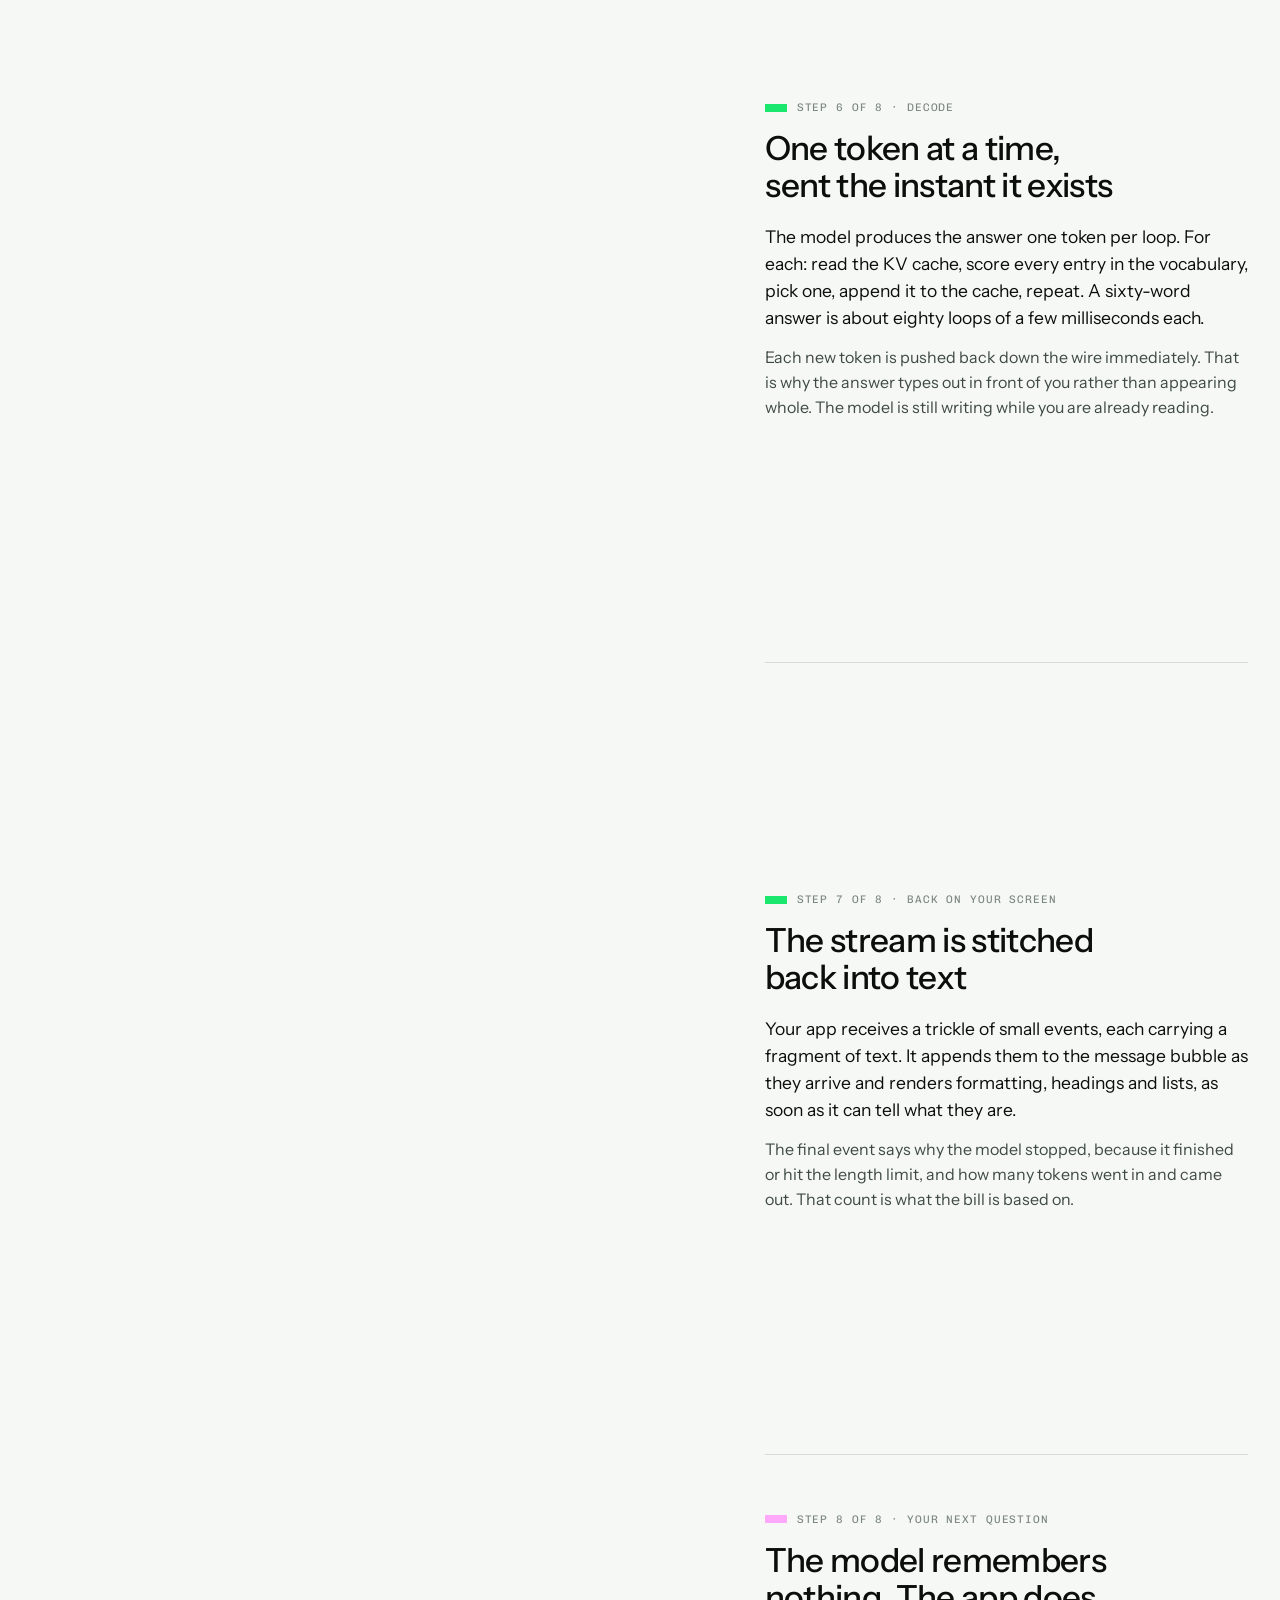
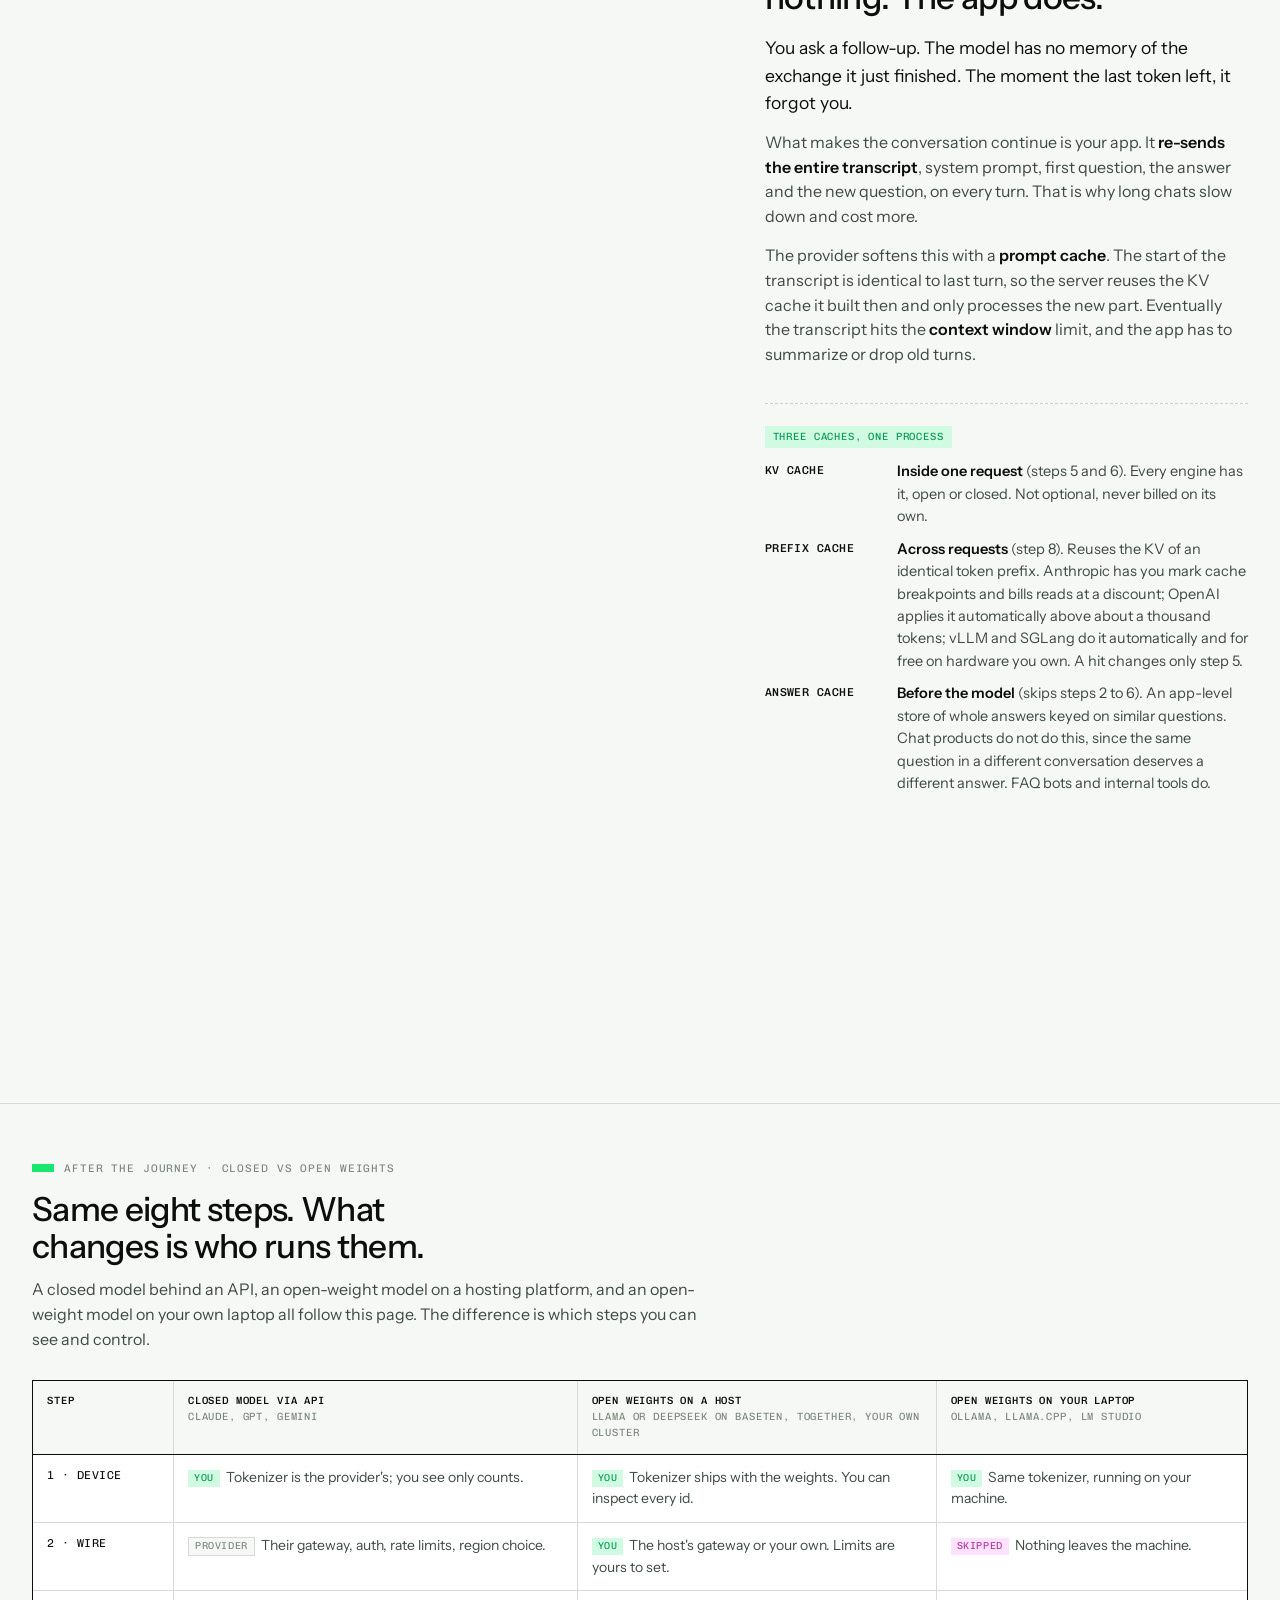
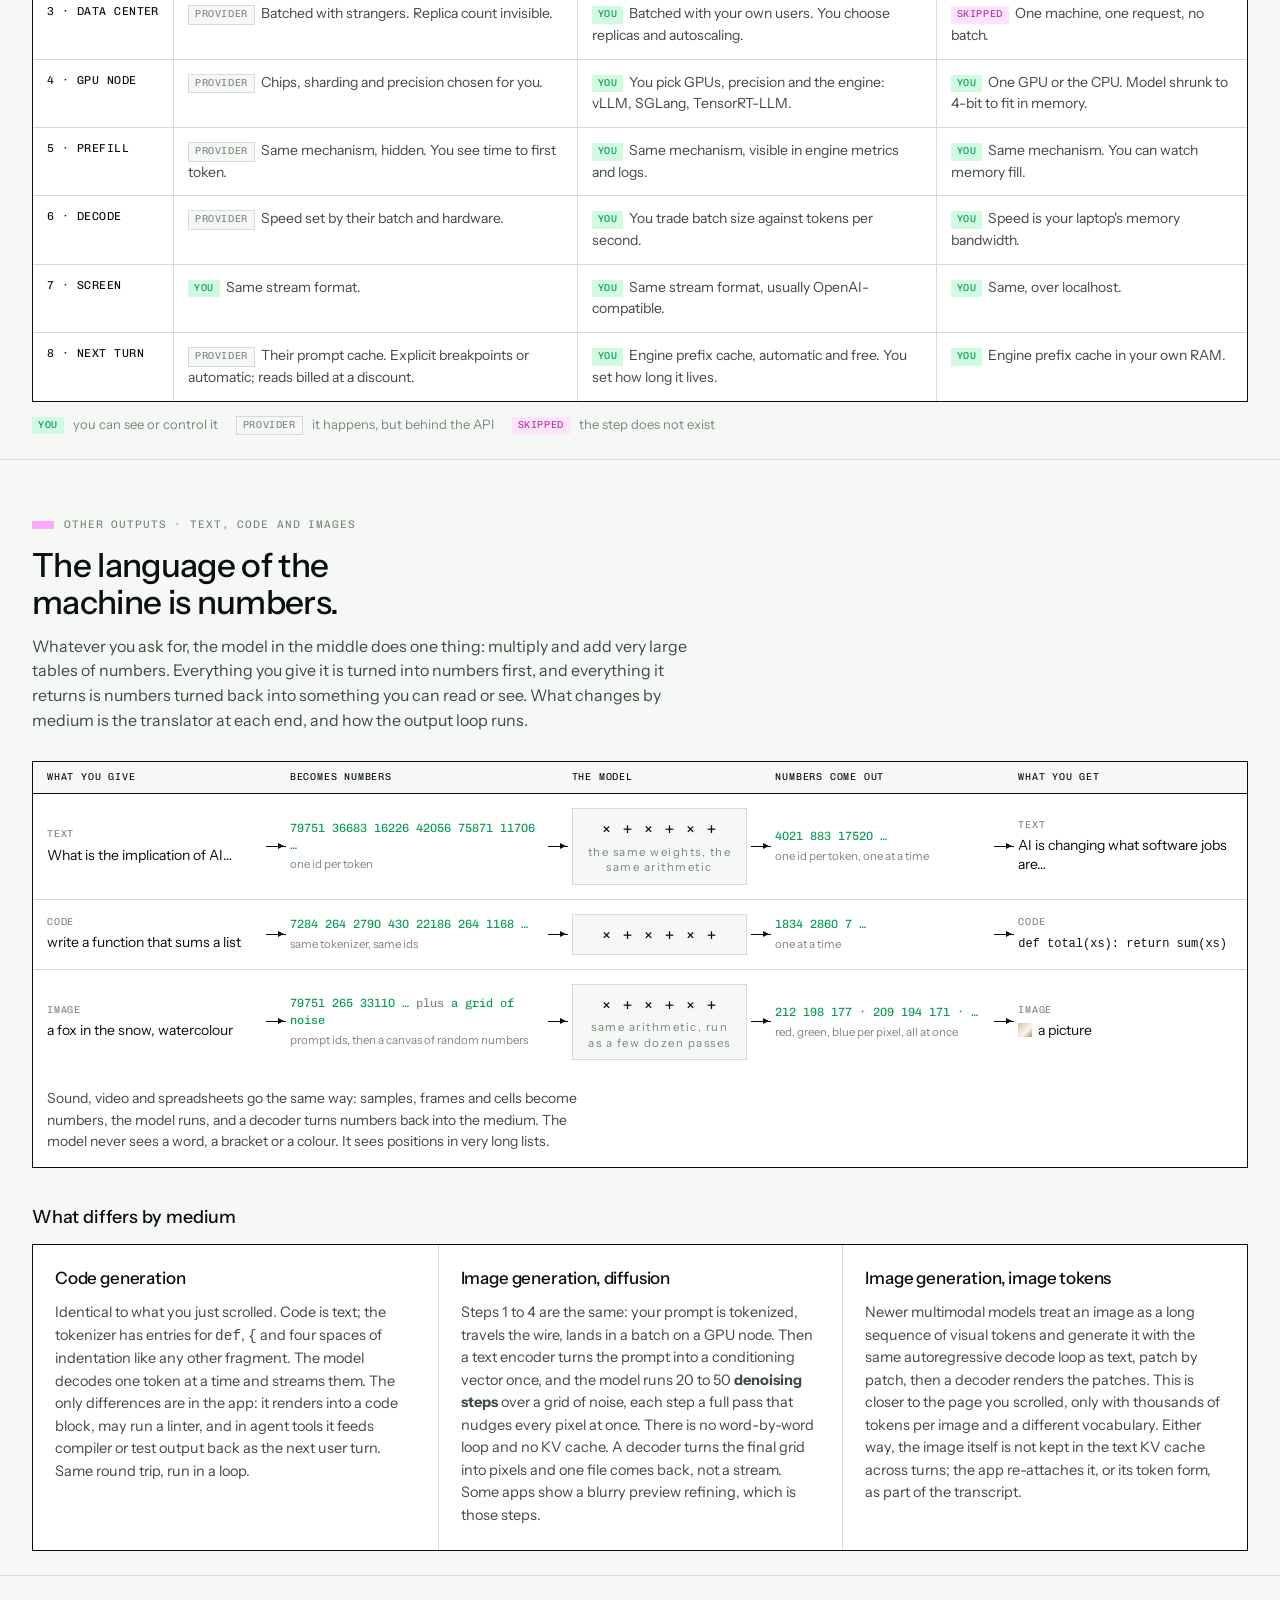
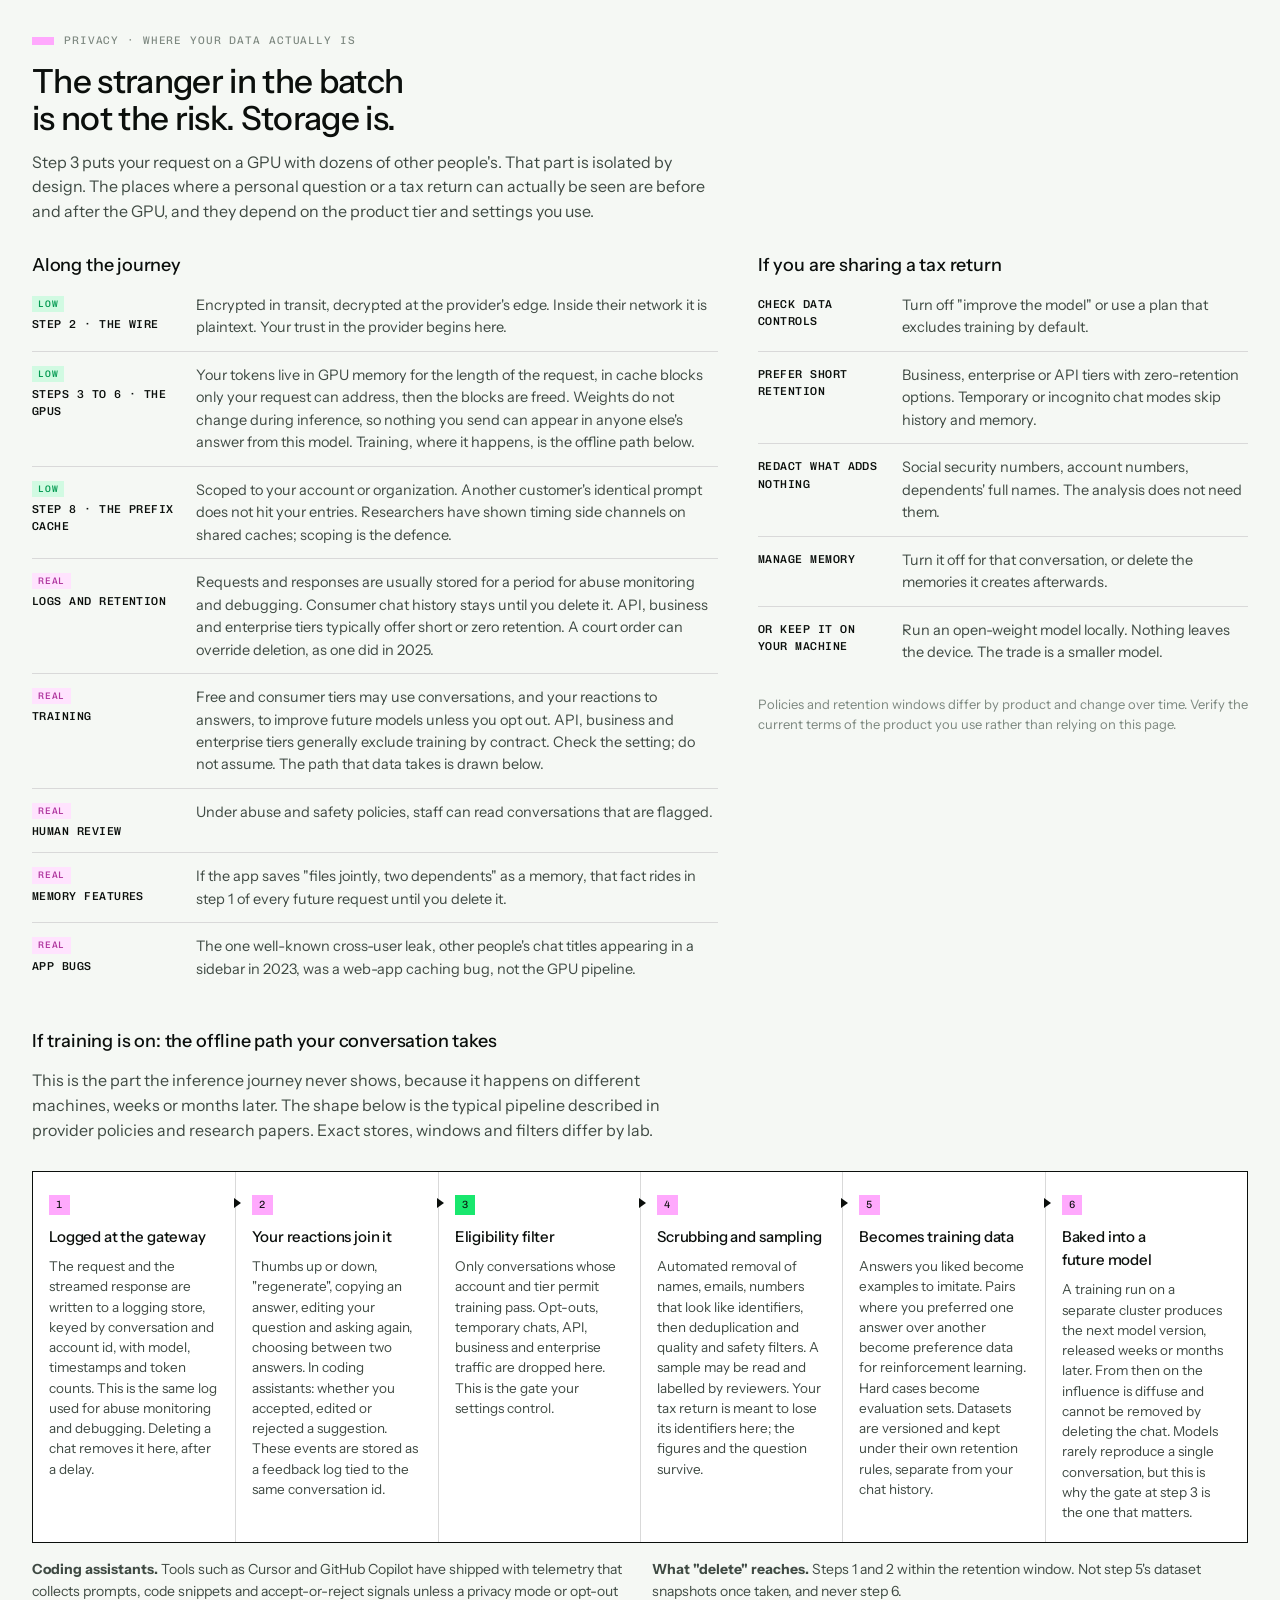
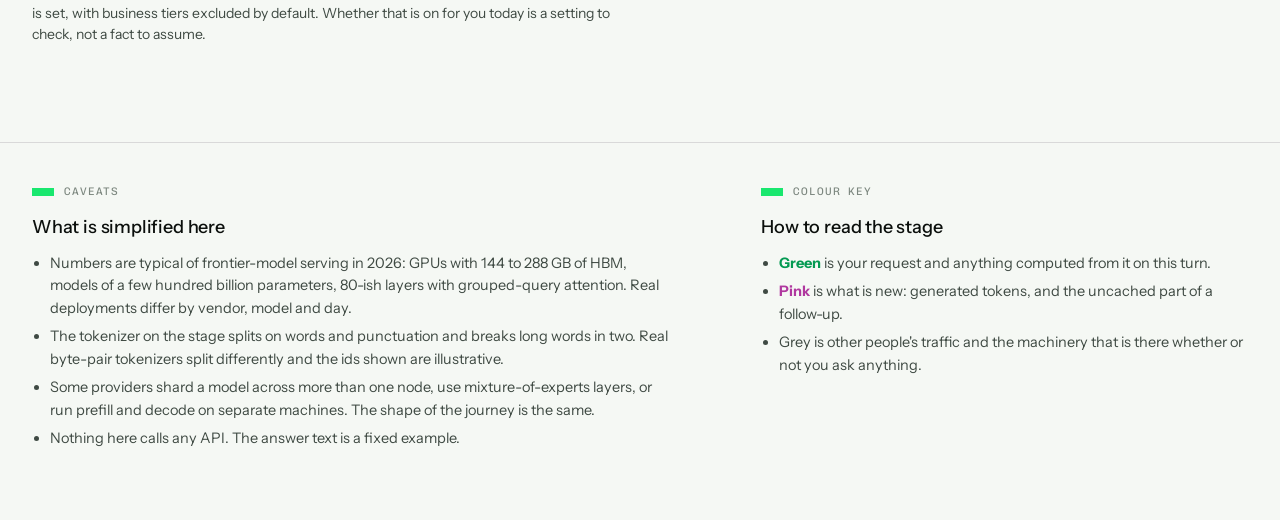
==== commit 80dfd23f: "Distinguish frozen inference from offline training; add the training-data pipeline to the privacy se" ====
--- a/index.html
+++ b/index.html
@@ -196,6 +196,18 @@
 .risk-low{background:var(--green-tint);color:var(--green-ink)}
 .risk-real{background:var(--pink-tint);color:var(--pink-ink)}
 .privacy-grid .fine{font-size:13px;color:var(--muted);margin:18px 0 0}
+.pipeline{display:grid;grid-template-columns:repeat(6,minmax(0,1fr));gap:0;border:1px solid var(--ink);background:var(--paper)}
+.pipe-step{padding:18px 16px 20px;position:relative}
+.pipe-step + .pipe-step{border-left:1px solid var(--grid)}
+.pipe-step + .pipe-step::before{content:"";position:absolute;left:-1px;top:26px;width:0;height:0;border:5px solid transparent;border-left:7px solid var(--ink);transform:translateX(-1px)}
+.pipe-num{display:inline-block;font-family:var(--mono);font-size:10.5px;letter-spacing:.06em;background:var(--pink);color:var(--ink);padding:2px 7px;margin-bottom:10px}
+.pipe-step:nth-child(3) .pipe-num{background:var(--green)}
+.pipe-step h4{font-weight:500;font-size:15px;letter-spacing:-.01em;margin:0 0 8px;text-wrap:balance}
+.pipe-step p{font-size:13.5px;color:var(--ink-2);margin:0;line-height:1.5}
+.pipe-notes{display:grid;grid-template-columns:repeat(2,minmax(0,1fr));gap:24px;margin-top:16px}
+.pipe-notes p{font-size:14px;color:var(--ink-2);margin:0}
+@media (max-width: 1100px){.pipeline{grid-template-columns:repeat(3,minmax(0,1fr))}.pipe-step:nth-child(4){border-left:0}.pipe-step:nth-child(n+4){border-top:1px solid var(--grid)}.pipe-step:nth-child(4)::before{display:none}}
+@media (max-width: 700px){.pipeline{grid-template-columns:1fr}.pipe-step + .pipe-step{border-left:0;border-top:1px solid var(--grid)}.pipe-step + .pipe-step::before{display:none}.pipe-notes{grid-template-columns:1fr}}
 @media (max-width: 900px){
   .privacy-grid{grid-template-columns:1fr}
   .privacy-grid li, .privacy-grid .checklist li{grid-template-columns:1fr;gap:4px}
@@ -403,8 +415,8 @@
           <span class="tag">Does sharing the batch expose my question?</span>
           <ol>
             <li><b>No, by design</b><span>Requests in a batch share the GPU's arithmetic, not each other's data. Each request has its own KV cache blocks, and attention is masked so a token can only see tokens from its own request. Your answer depends on your tokens and the weights, nothing else.</span></li>
-            <li><b>Nothing is learned</b><span>Weights are frozen during inference. What you type here cannot surface in someone else's answer tomorrow.</span></li>
-            <li><b>The real exposure</b><span>Is not on the GPU. It is in what the provider stores afterwards and what it may train on. <a href="#privacy">See where your data actually is.</a></span></li>
+            <li><b>Nothing is learned now</b><span>Weights are frozen while your request runs. Nothing you type changes the model that is answering, and nothing can cross into another request in the same batch.</span></li>
+            <li><b>But later, maybe</b><span>On free and consumer tiers, unless you opt out, the logged conversation and your reactions to it can be collected and used months later to train a future model version. That is a separate, offline pipeline. <a href="#privacy">See where your data actually goes.</a></span></li>
           </ol>
         </div>
       </article>
@@ -643,10 +655,10 @@
         <h3>Along the journey</h3>
         <ol class="risk">
           <li><b><span class="risk-low">low</span>Step 2 · the wire</b><span>Encrypted in transit, decrypted at the provider's edge. Inside their network it is plaintext. Your trust in the provider begins here.</span></li>
-          <li><b><span class="risk-low">low</span>Steps 3 to 6 · the GPUs</b><span>Your tokens live in GPU memory for the length of the request, in cache blocks only your request can address, then the blocks are freed. Weights do not change, so nothing you send can appear in anyone else's answer.</span></li>
+          <li><b><span class="risk-low">low</span>Steps 3 to 6 · the GPUs</b><span>Your tokens live in GPU memory for the length of the request, in cache blocks only your request can address, then the blocks are freed. Weights do not change during inference, so nothing you send can appear in anyone else's answer from this model. Training, where it happens, is the offline path below.</span></li>
           <li><b><span class="risk-low">low</span>Step 8 · the prefix cache</b><span>Scoped to your account or organization. Another customer's identical prompt does not hit your entries. Researchers have shown timing side channels on shared caches; scoping is the defence.</span></li>
           <li><b><span class="risk-real">real</span>Logs and retention</b><span>Requests and responses are usually stored for a period for abuse monitoring and debugging. Consumer chat history stays until you delete it. API, business and enterprise tiers typically offer short or zero retention. A court order can override deletion, as one did in 2025.</span></li>
-          <li><b><span class="risk-real">real</span>Training</b><span>Consumer tiers may use conversations to improve future models unless you opt out. API and enterprise tiers generally exclude training by contract. Check the setting; do not assume.</span></li>
+          <li><b><span class="risk-real">real</span>Training</b><span>Free and consumer tiers may use conversations, and your reactions to answers, to improve future models unless you opt out. API, business and enterprise tiers generally exclude training by contract. Check the setting; do not assume. The path that data takes is drawn below.</span></li>
           <li><b><span class="risk-real">real</span>Human review</b><span>Under abuse and safety policies, staff can read conversations that are flagged.</span></li>
           <li><b><span class="risk-real">real</span>Memory features</b><span>If the app saves "files jointly, two dependents" as a memory, that fact rides in step 1 of every future request until you delete it.</span></li>
           <li><b><span class="risk-real">real</span>App bugs</b><span>The one well-known cross-user leak, other people's chat titles appearing in a sidebar in 2023, was a web-app caching bug, not the GPU pipeline.</span></li>
@@ -663,6 +675,45 @@
         </ol>
         <p class="fine">Policies and retention windows differ by product and change over time. Verify the current terms of the product you use rather than relying on this page.</p>
       </div>
+    </div>
+
+    <h3 class="sub">If training is on: the offline path your conversation takes</h3>
+    <p class="lede">This is the part the inference journey never shows, because it happens on different machines, weeks or months later. The shape below is the typical pipeline described in provider policies and research papers. Exact stores, windows and filters differ by lab.</p>
+    <div class="pipeline">
+      <div class="pipe-step">
+        <span class="pipe-num">1</span>
+        <h4>Logged at the gateway</h4>
+        <p>The request and the streamed response are written to a logging store, keyed by conversation and account id, with model, timestamps and token counts. This is the same log used for abuse monitoring and debugging. Deleting a chat removes it here, after a delay.</p>
+      </div>
+      <div class="pipe-step">
+        <span class="pipe-num">2</span>
+        <h4>Your reactions join it</h4>
+        <p>Thumbs up or down, "regenerate", copying an answer, editing your question and asking again, choosing between two answers. In coding assistants: whether you accepted, edited or rejected a suggestion. These events are stored as a feedback log tied to the same conversation id.</p>
+      </div>
+      <div class="pipe-step">
+        <span class="pipe-num">3</span>
+        <h4>Eligibility filter</h4>
+        <p>Only conversations whose account and tier permit training pass. Opt-outs, temporary chats, API, business and enterprise traffic are dropped here. This is the gate your settings control.</p>
+      </div>
+      <div class="pipe-step">
+        <span class="pipe-num">4</span>
+        <h4>Scrubbing and sampling</h4>
+        <p>Automated removal of names, emails, numbers that look like identifiers, then deduplication and quality and safety filters. A sample may be read and labelled by reviewers. Your tax return is meant to lose its identifiers here; the figures and the question survive.</p>
+      </div>
+      <div class="pipe-step">
+        <span class="pipe-num">5</span>
+        <h4>Becomes training data</h4>
+        <p>Answers you liked become examples to imitate. Pairs where you preferred one answer over another become preference data for reinforcement learning. Hard cases become evaluation sets. Datasets are versioned and kept under their own retention rules, separate from your chat history.</p>
+      </div>
+      <div class="pipe-step">
+        <span class="pipe-num">6</span>
+        <h4>Baked into a future model</h4>
+        <p>A training run on a separate cluster produces the next model version, released weeks or months later. From then on the influence is diffuse and cannot be removed by deleting the chat. Models rarely reproduce a single conversation, but this is why the gate at step 3 is the one that matters.</p>
+      </div>
+    </div>
+    <div class="pipe-notes">
+      <p><strong>Coding assistants.</strong> Tools such as Cursor and GitHub Copilot have shipped with telemetry that collects prompts, code snippets and accept-or-reject signals unless a privacy mode or opt-out is set, with business tiers excluded by default. Whether that is on for you today is a setting to check, not a fact to assume.</p>
+      <p><strong>What "delete" reaches.</strong> Steps 1 and 2 within the retention window. Not step 5's dataset snapshots once taken, and never step 6.</p>
     </div>
   </div>
 </section>
@@ -1438,7 +1489,7 @@
   // what persists
   const py = 420;
   label(s.g, rx, py, 'what persists after this call', {fill:C.ink});
-  const per = [['your app', 'the transcript', C.ink], ['server', 'cached prefix · ~5 min TTL', C.greenInk], ['the model', 'nothing', C.pinkInk]];
+  const per = [['your app', 'the transcript', C.ink], ['server', 'cached prefix · ~5 min TTL · logs', C.greenInk], ['the model', 'nothing · training is offline, later', C.pinkInk]];
   per.forEach((p, i) => {
     const y = py + 20 + i*18;
     el('rect', {x:rx, y:y - 8, width:8, height:8, fill:p[2]}, s.g);
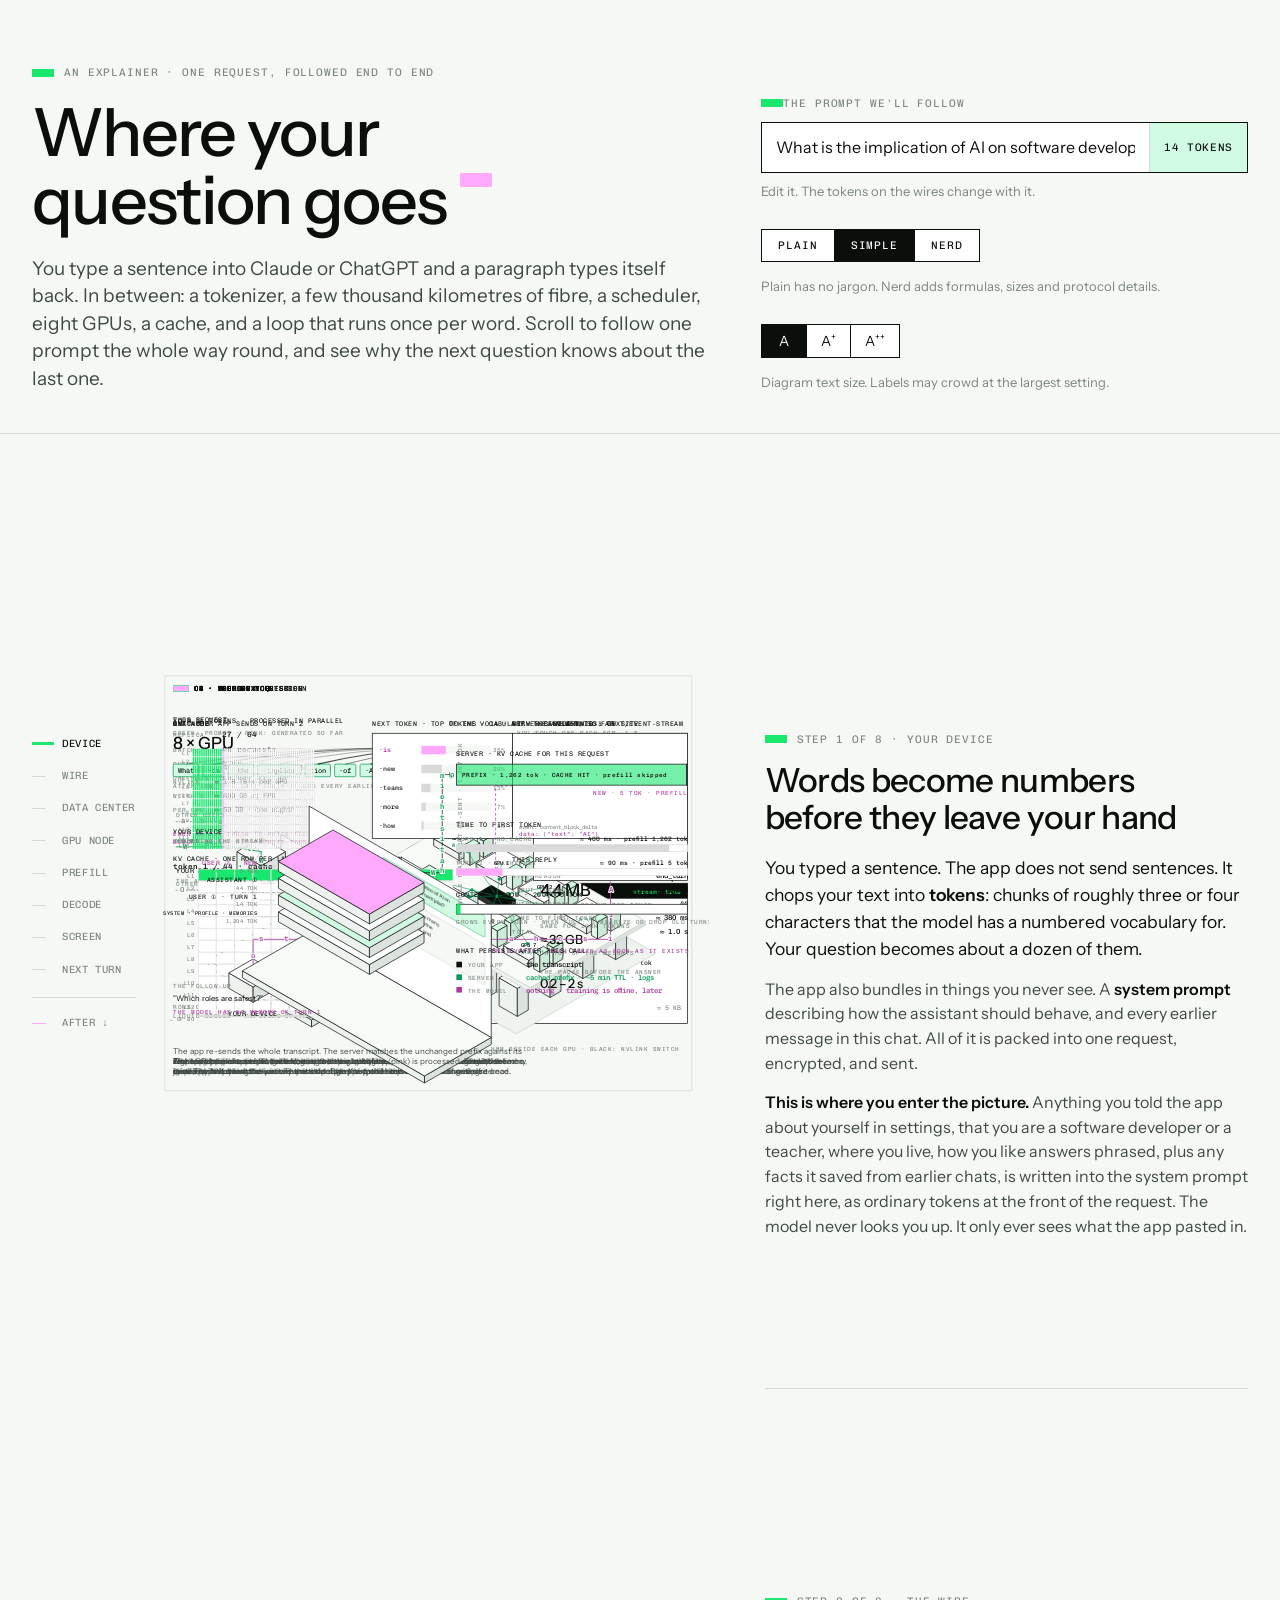
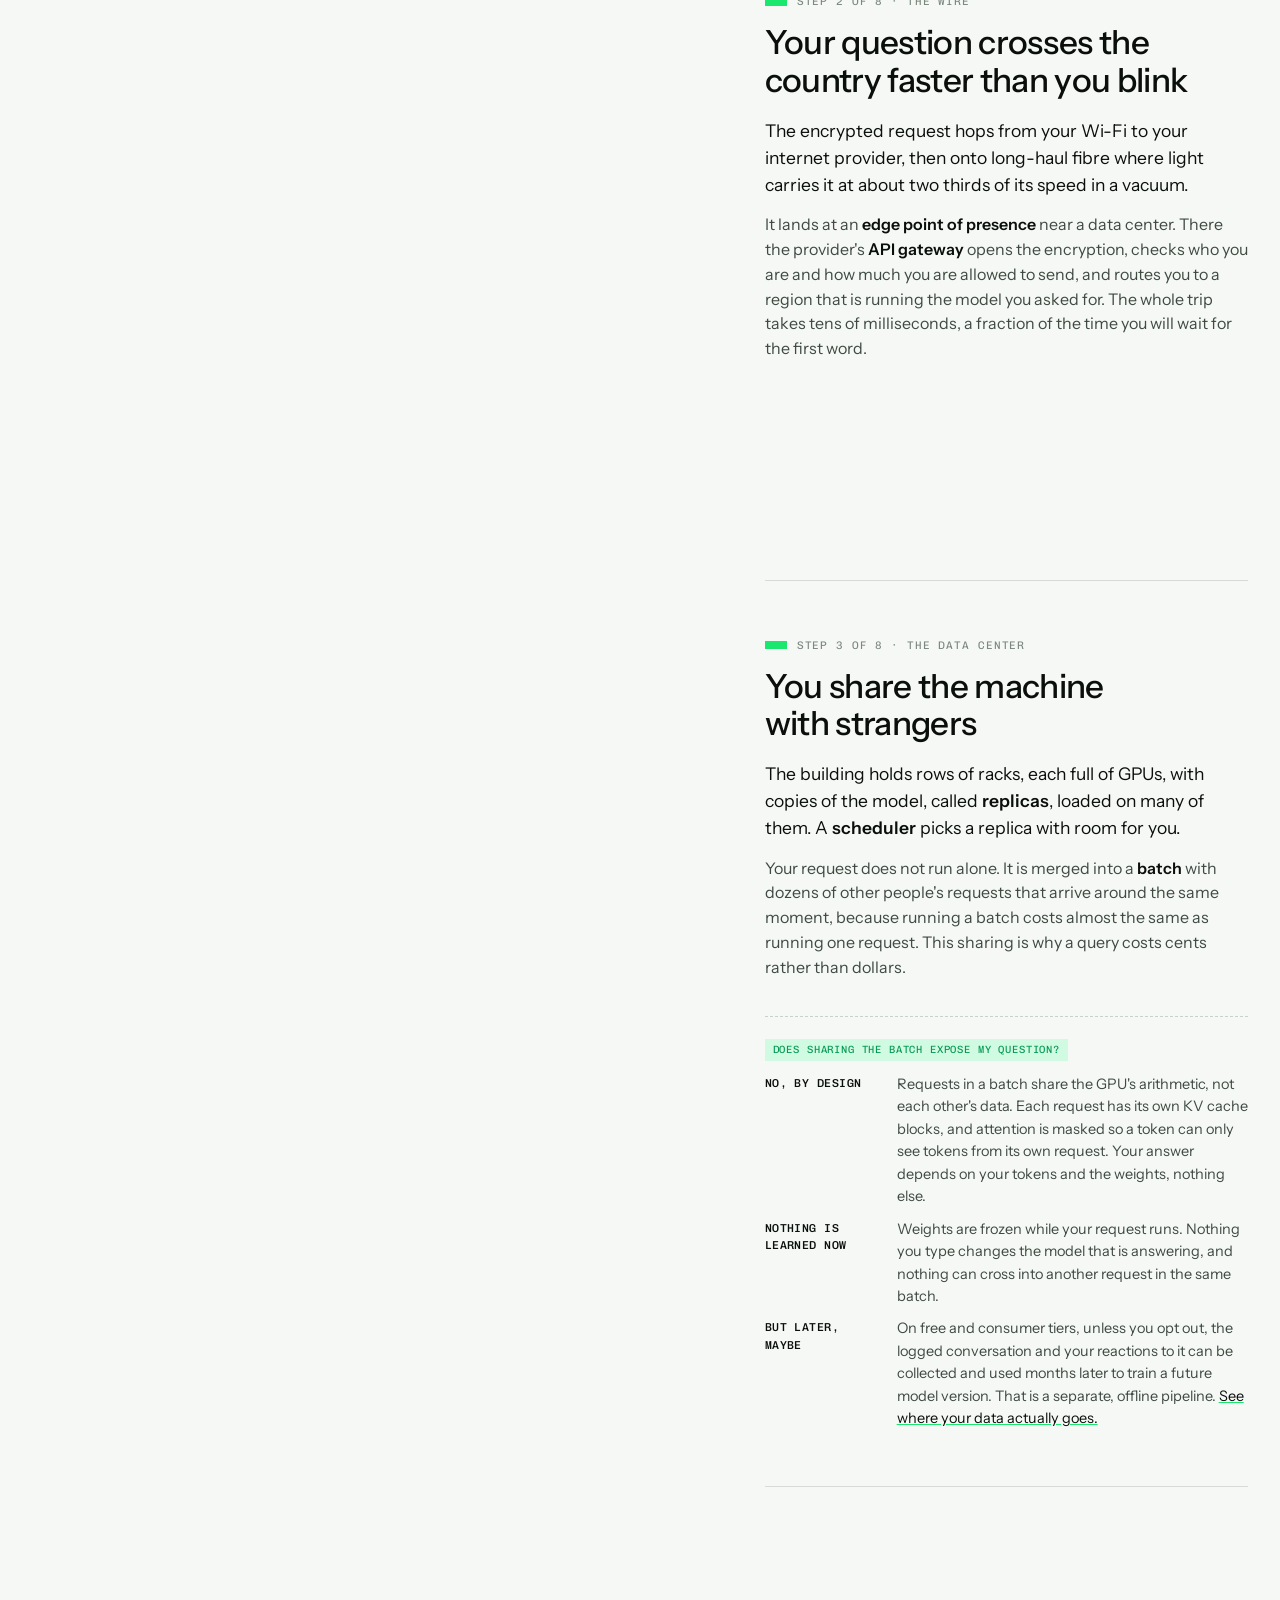
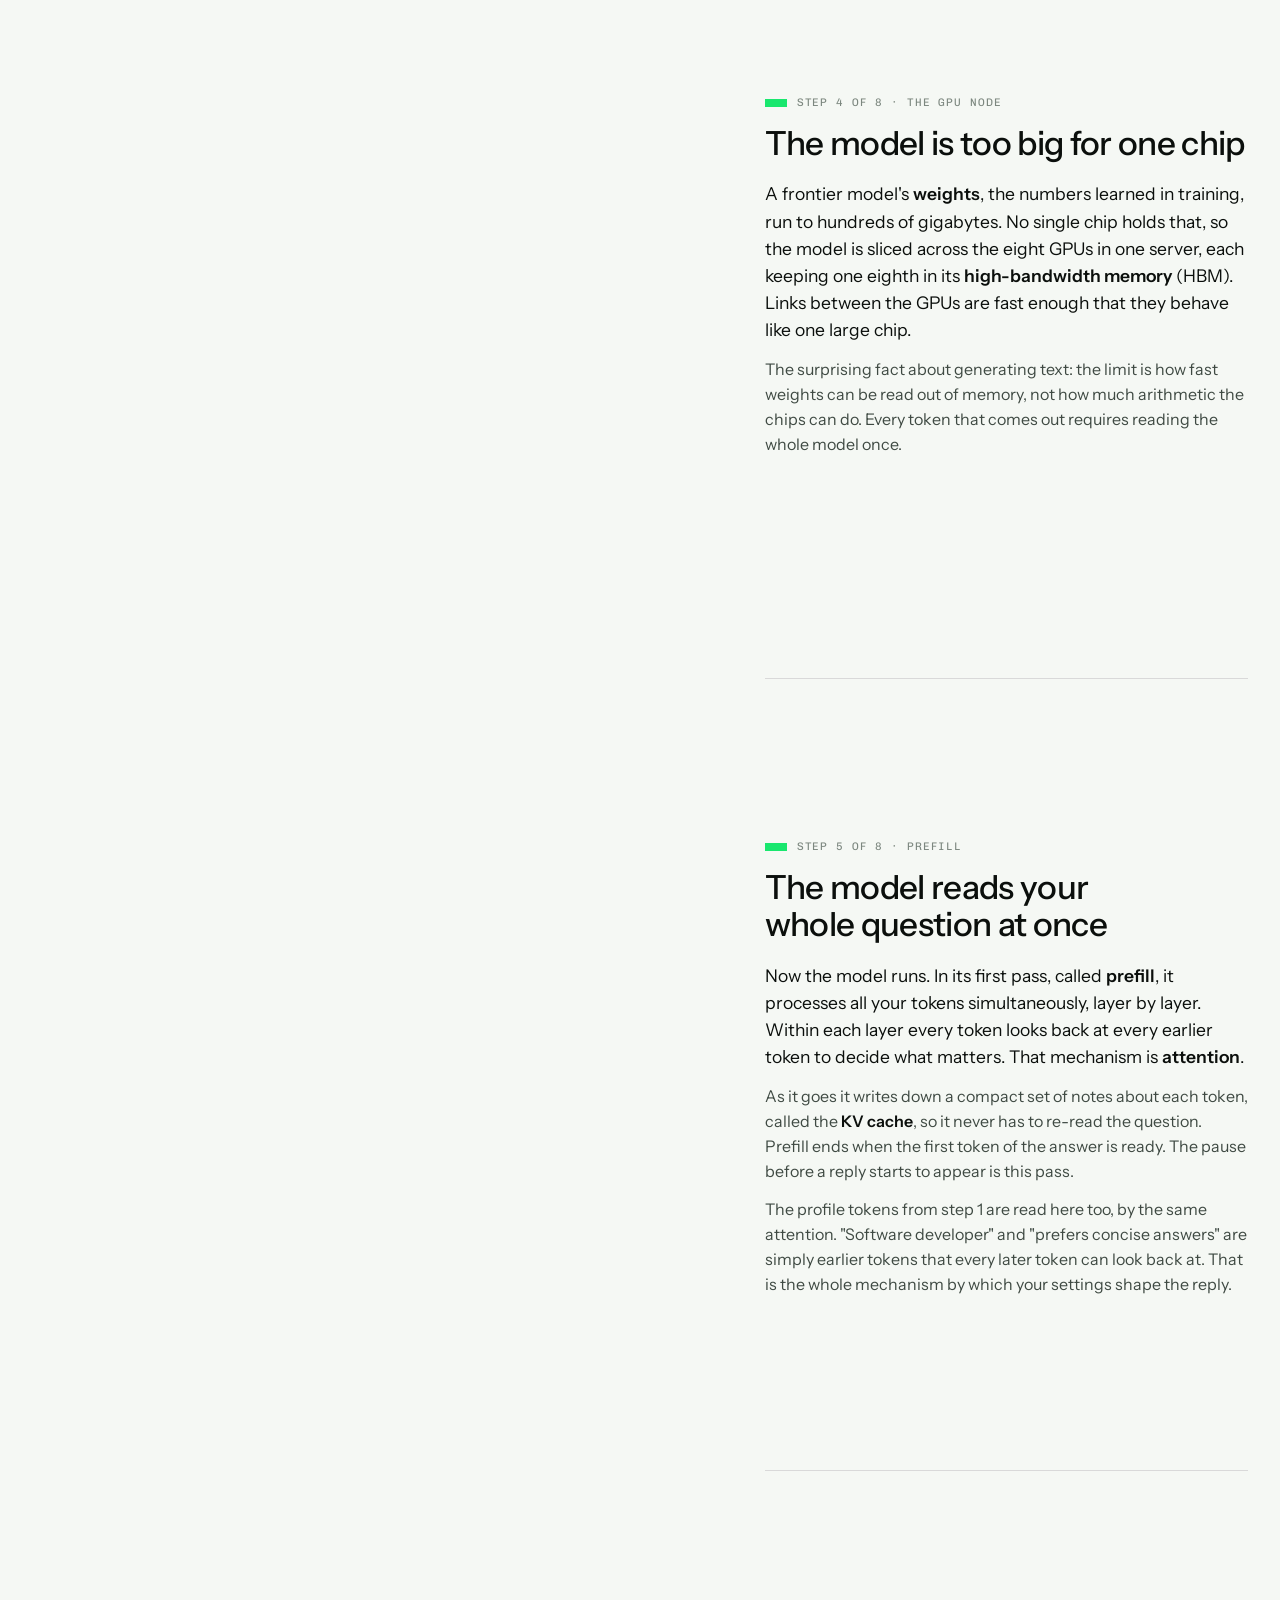
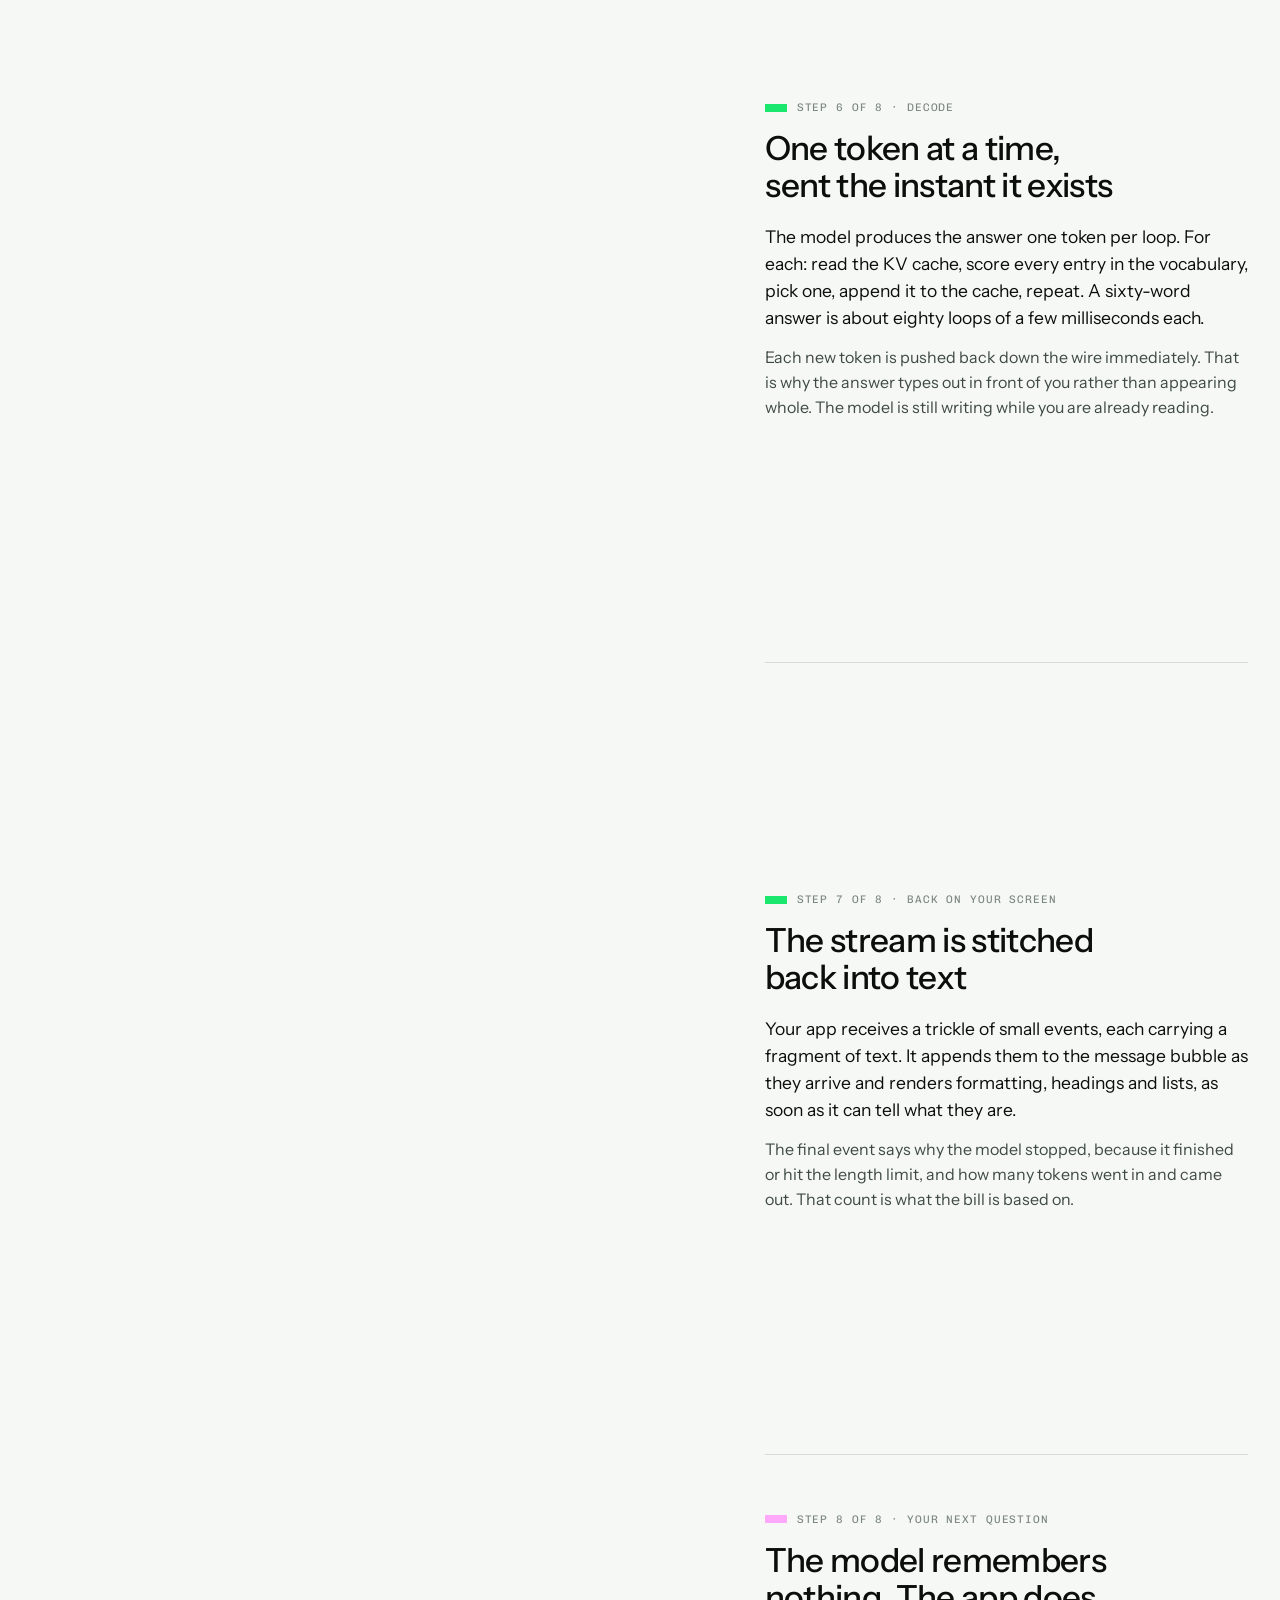
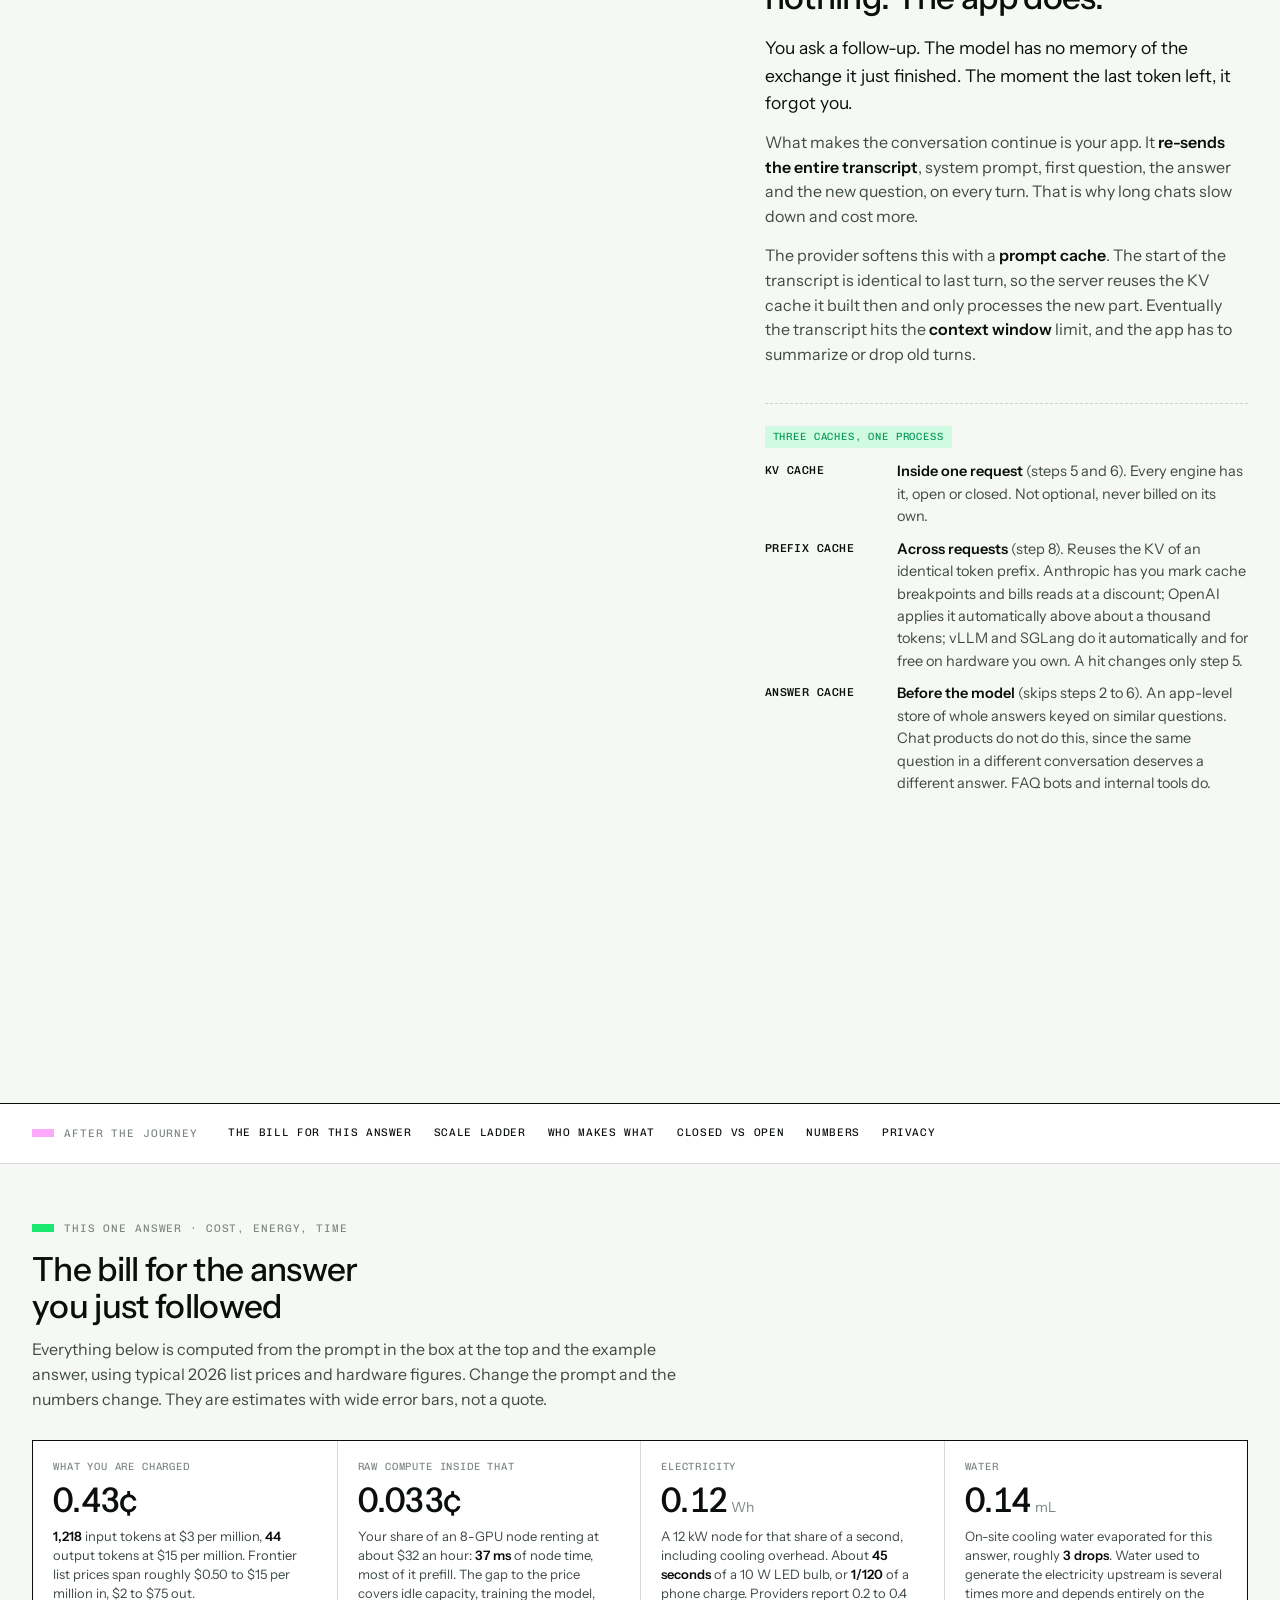
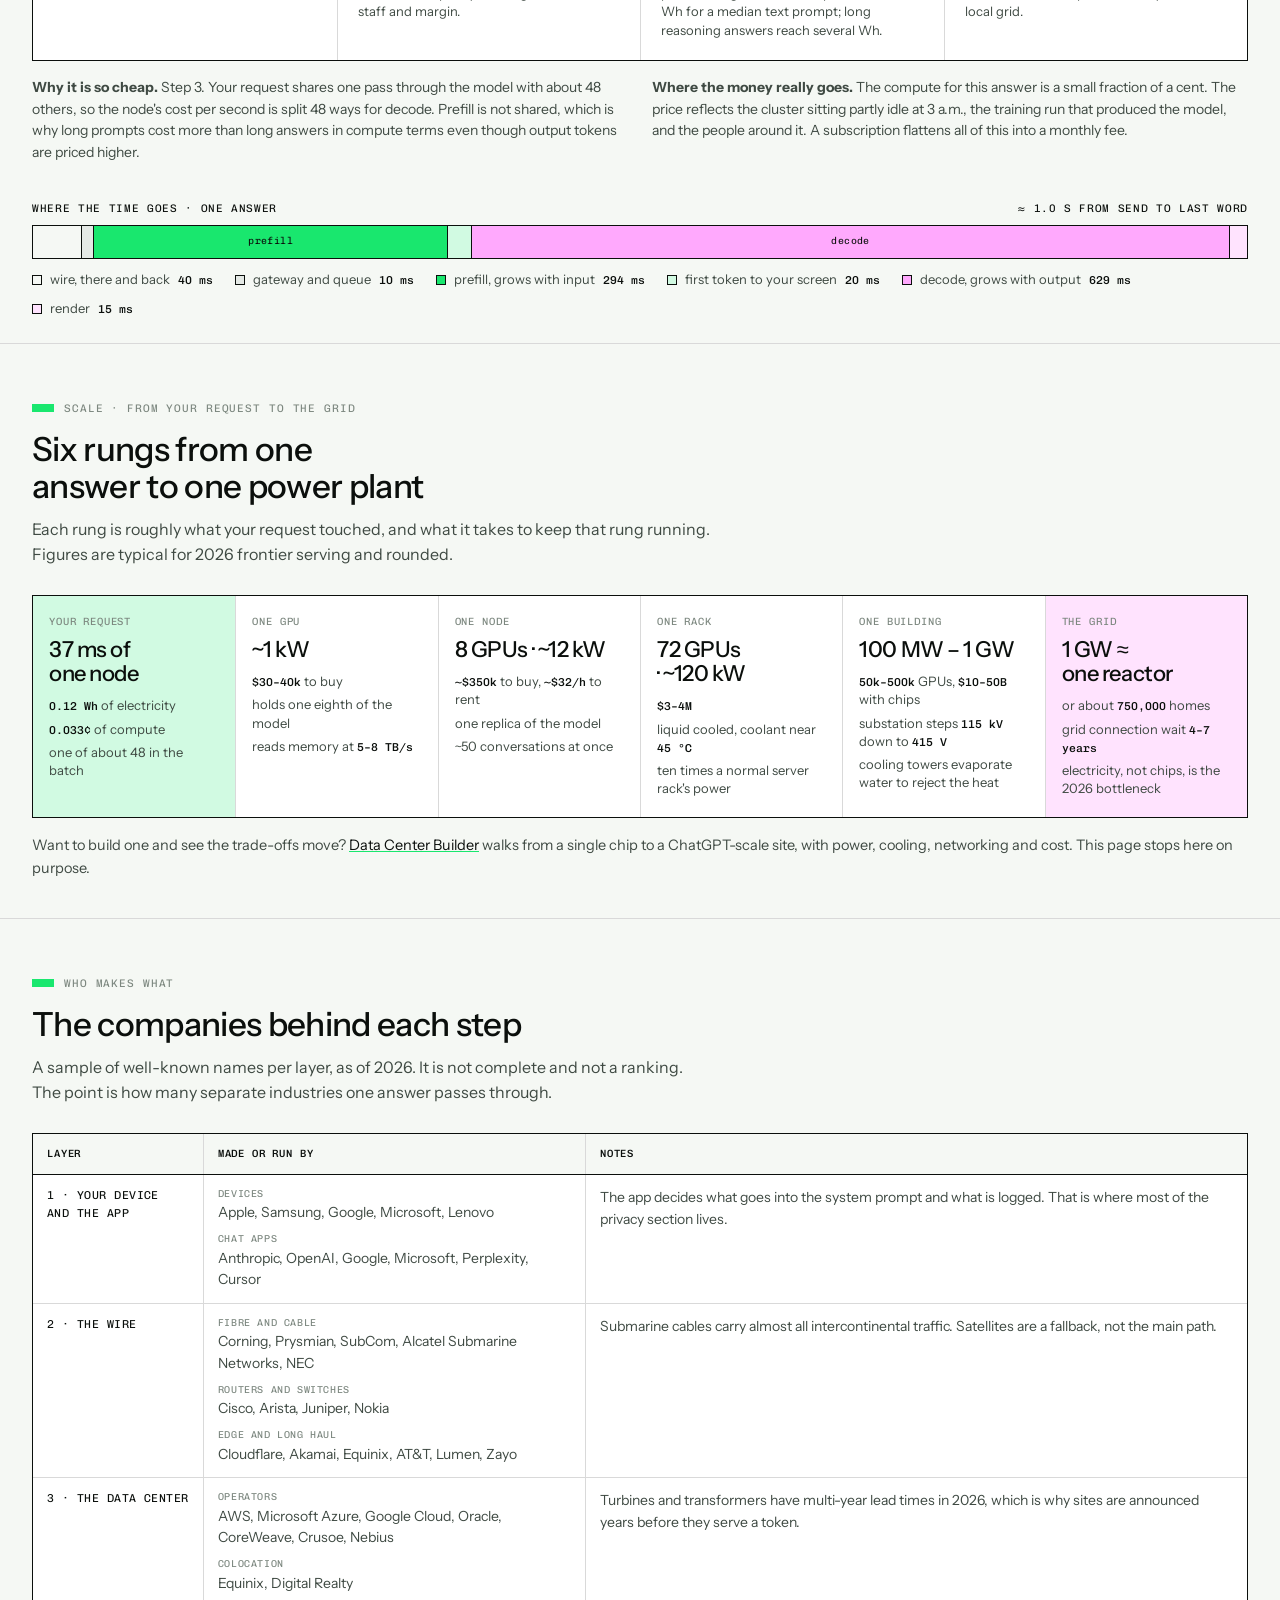
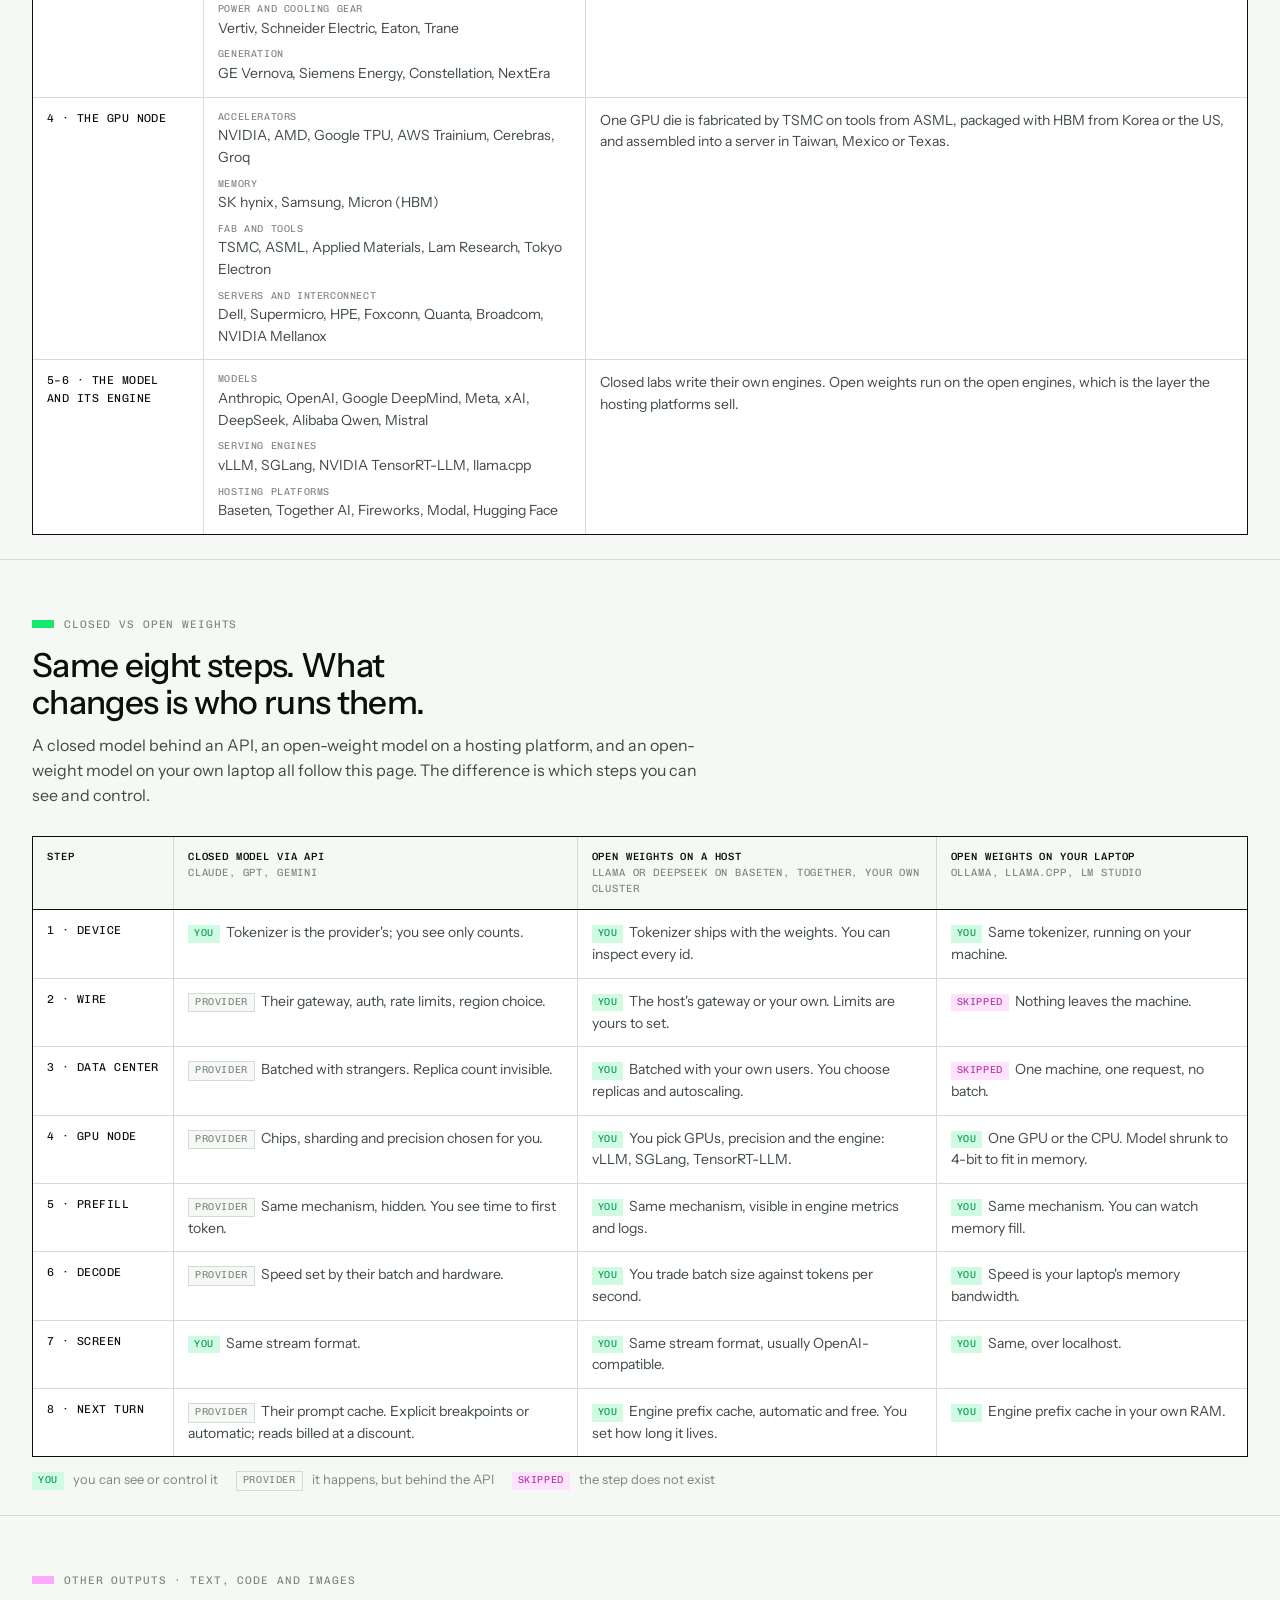
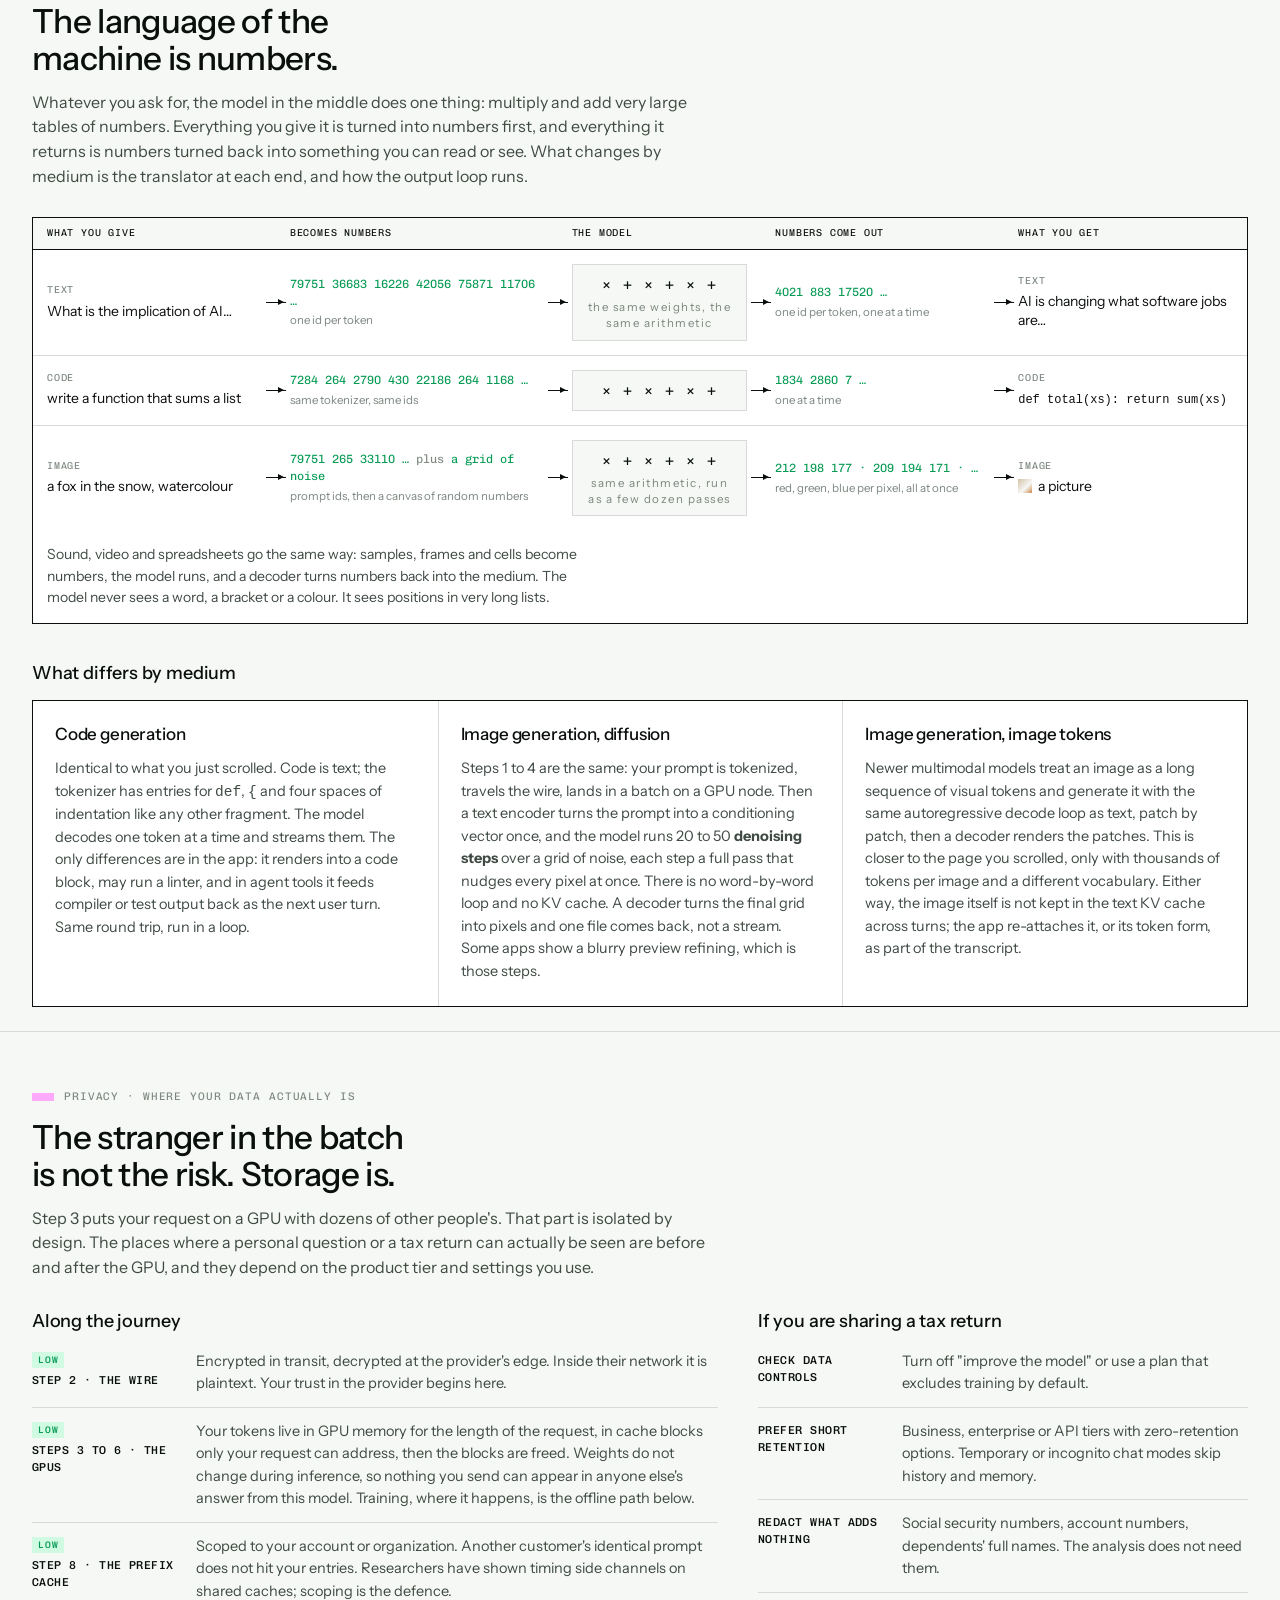
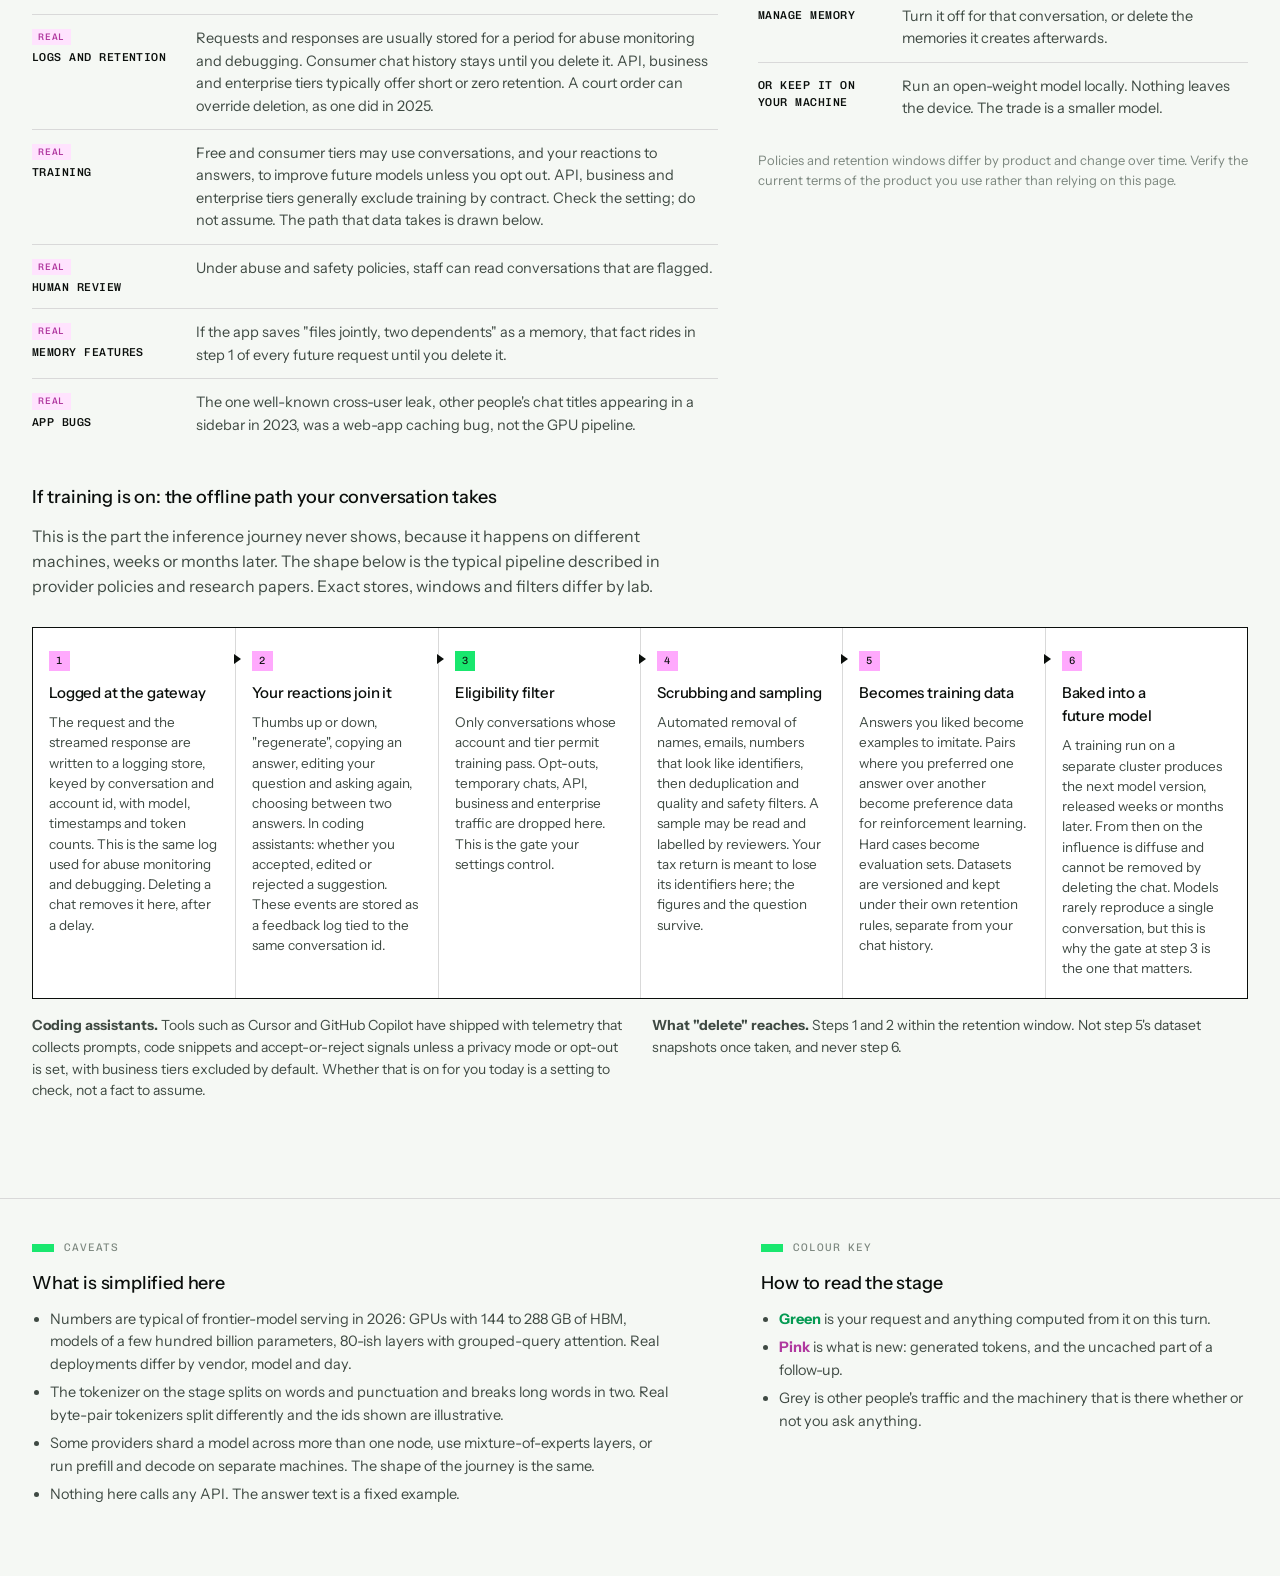
==== commit 8fc99741: "Add the bill for one answer, latency waterfall, scale ladder, makers table and after-journey nav Co-" ====
--- a/index.html
+++ b/index.html
@@ -119,6 +119,74 @@
 .depth-nav a[aria-current="step"]{color:var(--ink)}
 .depth-nav a[aria-current="step"]::before{width:22px;background:var(--green);height:3px}
 .depth-nav a:hover{color:var(--ink)}
+.depth-nav li.more{margin-top:10px;padding-top:10px;border-top:1px solid var(--grid)}
+.depth-nav li.more a::before{background:var(--pink);width:14px}
+
+/* ---------- after-journey navigation ---------- */
+.after-nav{border-top:1px solid var(--ink);background:var(--paper)}
+.after-nav .wrap{display:flex;align-items:center;gap:6px 22px;flex-wrap:wrap;padding-top:14px;padding-bottom:14px}
+.after-nav .eyebrow{margin-right:8px}
+.after-nav a{font-family:var(--mono);font-size:11px;letter-spacing:.06em;text-transform:uppercase;color:var(--ink);text-decoration:none;padding:6px 0;border-bottom:2px solid transparent}
+.after-nav a:hover, .after-nav a:focus-visible{border-bottom-color:var(--green);outline:none}
+
+/* ---------- the bill ---------- */
+.bill{display:grid;grid-template-columns:repeat(4,minmax(0,1fr));border:1px solid var(--ink);background:var(--paper)}
+.bill > div{padding:18px 20px 20px}
+.bill > div + div{border-left:1px solid var(--grid)}
+.bill .k{font-family:var(--mono);font-size:10.5px;letter-spacing:.08em;text-transform:uppercase;color:var(--muted);display:block;margin-bottom:8px}
+.bill .v{font-size:34px;font-weight:500;letter-spacing:-.02em;line-height:1;font-variant-numeric:tabular-nums}
+.bill .v small{font-size:14px;font-weight:400;color:var(--muted);letter-spacing:0;margin-left:4px}
+.bill .sub{font-size:13px;color:var(--ink-2);margin:10px 0 0;line-height:1.45}
+.bill .sub b{color:var(--ink);font-weight:600}
+.bill-notes{display:grid;grid-template-columns:repeat(2,minmax(0,1fr));gap:24px;margin-top:16px}
+.bill-notes p{font-size:14px;color:var(--ink-2);margin:0}
+.waterfall{margin-top:36px}
+.waterfall .bar{display:flex;height:34px;border:1px solid var(--ink);background:var(--paper);overflow:hidden}
+.waterfall .seg{display:flex;align-items:center;justify-content:center;font-family:var(--mono);font-size:10px;letter-spacing:.04em;color:var(--ink);white-space:nowrap;overflow:hidden;min-width:2px}
+.waterfall .seg + .seg{border-left:1px solid var(--ink)}
+.waterfall .seg.tiny{font-size:0}
+.waterfall .seg.wire{background:var(--ground)}
+.waterfall .seg.gate{background:#E4E9E5}
+.waterfall .seg.prefill{background:var(--green)}
+.waterfall .seg.first{background:var(--green-tint)}
+.waterfall .seg.decode{background:var(--pink)}
+.waterfall .seg.render{background:var(--pink-tint)}
+.waterfall .legend{display:flex;flex-wrap:wrap;gap:8px 22px;margin:10px 0 0;padding:0;list-style:none}
+.waterfall .legend li{font-size:13px;color:var(--ink-2);display:flex;align-items:baseline;gap:8px}
+.waterfall .legend i{display:inline-block;width:10px;height:10px;border:1px solid var(--ink);transform:translateY(1px)}
+.waterfall .legend b{font-family:var(--mono);font-weight:500;font-size:11.5px;color:var(--ink);font-variant-numeric:tabular-nums}
+.waterfall .total{font-family:var(--mono);font-size:11px;letter-spacing:.06em;text-transform:uppercase;color:var(--ink);margin:0 0 8px;display:flex;justify-content:space-between}
+
+/* ---------- scale ladder ---------- */
+.ladder{display:grid;grid-template-columns:repeat(6,minmax(0,1fr));border:1px solid var(--ink);background:var(--paper)}
+.rung{padding:18px 16px 20px;position:relative}
+.rung + .rung{border-left:1px solid var(--grid)}
+.rung .k{font-family:var(--mono);font-size:10.5px;letter-spacing:.08em;text-transform:uppercase;color:var(--muted);display:block;margin-bottom:8px}
+.rung .v{font-size:22px;font-weight:500;letter-spacing:-.02em;line-height:1.1;margin-bottom:10px;text-wrap:balance}
+.rung ul{margin:0;padding:0;list-style:none;display:grid;gap:5px}
+.rung li{font-size:13px;color:var(--ink-2);line-height:1.4}
+.rung li b{font-family:var(--mono);font-weight:500;font-size:11.5px;color:var(--ink);font-variant-numeric:tabular-nums}
+.rung:first-child{background:var(--green-tint)}
+.rung:last-child{background:var(--pink-tint)}
+.ladder-link{margin-top:16px;font-size:14.5px;color:var(--ink-2)}
+.ladder-link a{color:var(--ink);text-decoration-color:var(--green)}
+table.makers td:first-child{white-space:normal;min-width:150px}
+table.makers td .role{display:block;font-family:var(--mono);font-size:10px;letter-spacing:.06em;text-transform:uppercase;color:var(--muted);margin-top:8px}
+table.makers td .role:first-child{margin-top:0}
+@media (max-width: 1100px){
+  .bill{grid-template-columns:repeat(2,minmax(0,1fr))}
+  .bill > div:nth-child(3){border-left:0}
+  .bill > div:nth-child(n+3){border-top:1px solid var(--grid)}
+  .ladder{grid-template-columns:repeat(3,minmax(0,1fr))}
+  .rung:nth-child(4){border-left:0}
+  .rung:nth-child(n+4){border-top:1px solid var(--grid)}
+}
+@media (max-width: 700px){
+  .bill, .ladder{grid-template-columns:1fr}
+  .bill > div + div, .rung + .rung{border-left:0;border-top:1px solid var(--grid)}
+  .bill-notes{grid-template-columns:1fr}
+  .waterfall .seg{font-size:0}
+}
 
 .steps{padding:18vh 0 28vh}
 .step{
@@ -318,6 +386,7 @@
         <li><a href="#step-6" data-step="6">Decode</a></li>
         <li><a href="#step-7" data-step="7">Screen</a></li>
         <li><a href="#step-8" data-step="8">Next turn</a></li>
+        <li class="more"><a href="#after-nav">After ↓</a></li>
       </ol>
       <svg id="stage" viewBox="0 0 800 640" role="img" aria-label="Animated diagram of the current step in the journey of a prompt through an AI system">
         <defs>
@@ -552,9 +621,182 @@
   </div>
 </main>
 
-<section class="after">
+<nav class="after-nav" id="after-nav" aria-label="After the journey">
   <div class="wrap">
-    <div class="eyebrow">After the journey · closed vs open weights</div>
+    <span class="eyebrow pink">After the journey</span>
+    <a href="#bill">The bill for this answer</a>
+    <a href="#scale">Scale ladder</a>
+    <a href="#makers">Who makes what</a>
+    <a href="#open-vs-closed">Closed vs open</a>
+    <a href="#numbers">Numbers</a>
+    <a href="#privacy">Privacy</a>
+  </div>
+</nav>
+
+<section class="after" id="bill">
+  <div class="wrap">
+    <div class="eyebrow">This one answer · cost, energy, time</div>
+    <h2>The bill for the answer you just followed</h2>
+    <p class="lede">Everything below is computed from the prompt in the box at the top and the example answer, using typical 2026 list prices and hardware figures. Change the prompt and the numbers change. They are estimates with wide error bars, not a quote.</p>
+    <div class="bill" id="bill-cards">
+      <div>
+        <span class="k">what you are charged</span>
+        <div class="v" id="b-price">–</div>
+        <p class="sub"><b id="b-in">–</b> input tokens at $3 per million, <b id="b-out">–</b> output tokens at $15 per million. Frontier list prices span roughly $0.50 to $15 per million in, $2 to $75 out.</p>
+      </div>
+      <div>
+        <span class="k">raw compute inside that</span>
+        <div class="v" id="b-compute">–</div>
+        <p class="sub">Your share of an 8-GPU node renting at about $32 an hour: <b id="b-nodesec">–</b> of node time, most of it prefill. The gap to the price covers idle capacity, training the model, staff and margin.</p>
+      </div>
+      <div>
+        <span class="k">electricity</span>
+        <div class="v" id="b-wh">–<small>Wh</small></div>
+        <p class="sub">A 12 kW node for that share of a second, including cooling overhead. About <b id="b-led">–</b> of a 10 W LED bulb, or <b id="b-phone">–</b> of a phone charge. Providers report 0.2 to 0.4 Wh for a median text prompt; long reasoning answers reach several Wh.</p>
+      </div>
+      <div>
+        <span class="k">water</span>
+        <div class="v" id="b-water">–<small>mL</small></div>
+        <p class="sub">On-site cooling water evaporated for this answer, roughly <b id="b-drops">–</b>. Water used to generate the electricity upstream is several times more and depends entirely on the local grid.</p>
+      </div>
+    </div>
+    <div class="bill-notes">
+      <p><strong>Why it is so cheap.</strong> Step 3. Your request shares one pass through the model with about 48 others, so the node's cost per second is split 48 ways for decode. Prefill is not shared, which is why long prompts cost more than long answers in compute terms even though output tokens are priced higher.</p>
+      <p><strong>Where the money really goes.</strong> The compute for this answer is a small fraction of a cent. The price reflects the cluster sitting partly idle at 3 a.m., the training run that produced the model, and the people around it. A subscription flattens all of this into a monthly fee.</p>
+    </div>
+
+    <div class="waterfall" id="waterfall">
+      <p class="total"><span>Where the time goes · one answer</span><span id="w-total">–</span></p>
+      <div class="bar" role="img" aria-label="Latency breakdown for one answer, from sending the prompt to the last word rendered">
+        <div class="seg wire" id="w-wire">wire</div>
+        <div class="seg gate" id="w-gate">gate</div>
+        <div class="seg prefill" id="w-prefill">prefill</div>
+        <div class="seg first" id="w-first">first token</div>
+        <div class="seg decode" id="w-decode">decode</div>
+        <div class="seg render" id="w-render">render</div>
+      </div>
+      <ul class="legend">
+        <li><i style="background:var(--ground)"></i>wire, there and back <b id="l-wire">–</b></li>
+        <li><i style="background:#E4E9E5"></i>gateway and queue <b id="l-gate">–</b></li>
+        <li><i style="background:var(--green)"></i>prefill, grows with input <b id="l-prefill">–</b></li>
+        <li><i style="background:var(--green-tint)"></i>first token to your screen <b id="l-first">–</b></li>
+        <li><i style="background:var(--pink)"></i>decode, grows with output <b id="l-decode">–</b></li>
+        <li><i style="background:var(--pink-tint)"></i>render <b id="l-render">–</b></li>
+      </ul>
+    </div>
+  </div>
+</section>
+
+<section class="after" id="scale">
+  <div class="wrap">
+    <div class="eyebrow">Scale · from your request to the grid</div>
+    <h2>Six rungs from one answer to one power plant</h2>
+    <p class="lede">Each rung is roughly what your request touched, and what it takes to keep that rung running. Figures are typical for 2026 frontier serving and rounded.</p>
+    <div class="ladder">
+      <div class="rung">
+        <span class="k">your request</span>
+        <div class="v" id="r-req">–</div>
+        <ul>
+          <li><b id="r-req-wh">–</b> of electricity</li>
+          <li><b id="r-req-cost">–</b> of compute</li>
+          <li>one of about 48 in the batch</li>
+        </ul>
+      </div>
+      <div class="rung">
+        <span class="k">one GPU</span>
+        <div class="v">~1 kW</div>
+        <ul>
+          <li><b>$30–40k</b> to buy</li>
+          <li>holds one eighth of the model</li>
+          <li>reads memory at <b>5–8 TB/s</b></li>
+        </ul>
+      </div>
+      <div class="rung">
+        <span class="k">one node</span>
+        <div class="v">8 GPUs · ~12 kW</div>
+        <ul>
+          <li><b>~$350k</b> to buy, <b>~$32/h</b> to rent</li>
+          <li>one replica of the model</li>
+          <li>~50 conversations at once</li>
+        </ul>
+      </div>
+      <div class="rung">
+        <span class="k">one rack</span>
+        <div class="v">72 GPUs · ~120 kW</div>
+        <ul>
+          <li><b>$3–4M</b></li>
+          <li>liquid cooled, coolant near <b>45 °C</b></li>
+          <li>ten times a normal server rack's power</li>
+        </ul>
+      </div>
+      <div class="rung">
+        <span class="k">one building</span>
+        <div class="v">100 MW – 1 GW</div>
+        <ul>
+          <li><b>50k–500k</b> GPUs, <b>$10–50B</b> with chips</li>
+          <li>substation steps <b>115 kV</b> down to <b>415 V</b></li>
+          <li>cooling towers evaporate water to reject the heat</li>
+        </ul>
+      </div>
+      <div class="rung">
+        <span class="k">the grid</span>
+        <div class="v">1 GW ≈ one reactor</div>
+        <ul>
+          <li>or about <b>750,000</b> homes</li>
+          <li>grid connection wait <b>4–7 years</b></li>
+          <li>electricity, not chips, is the 2026 bottleneck</li>
+        </ul>
+      </div>
+    </div>
+    <p class="ladder-link">Want to build one and see the trade-offs move? <a href="https://jpatel3.github.io/datacenter-builder/">Data Center Builder</a> walks from a single chip to a ChatGPT-scale site, with power, cooling, networking and cost. This page stops here on purpose.</p>
+  </div>
+</section>
+
+<section class="after" id="makers">
+  <div class="wrap">
+    <div class="eyebrow">Who makes what</div>
+    <h2>The companies behind each step</h2>
+    <p class="lede">A sample of well-known names per layer, as of 2026. It is not complete and not a ranking. The point is how many separate industries one answer passes through.</p>
+    <div class="compare-wrap">
+      <table class="compare makers">
+        <thead>
+          <tr><th>Layer</th><th>Made or run by</th><th>Notes</th></tr>
+        </thead>
+        <tbody>
+          <tr>
+            <td>1 · your device<br>and the app</td>
+            <td><span class="role">devices</span>Apple, Samsung, Google, Microsoft, Lenovo<span class="role">chat apps</span>Anthropic, OpenAI, Google, Microsoft, Perplexity, Cursor</td>
+            <td>The app decides what goes into the system prompt and what is logged. That is where most of the privacy section lives.</td>
+          </tr>
+          <tr>
+            <td>2 · the wire</td>
+            <td><span class="role">fibre and cable</span>Corning, Prysmian, SubCom, Alcatel Submarine Networks, NEC<span class="role">routers and switches</span>Cisco, Arista, Juniper, Nokia<span class="role">edge and long haul</span>Cloudflare, Akamai, Equinix, AT&amp;T, Lumen, Zayo</td>
+            <td>Submarine cables carry almost all intercontinental traffic. Satellites are a fallback, not the main path.</td>
+          </tr>
+          <tr>
+            <td>3 · the data center</td>
+            <td><span class="role">operators</span>AWS, Microsoft Azure, Google Cloud, Oracle, CoreWeave, Crusoe, Nebius<span class="role">colocation</span>Equinix, Digital Realty<span class="role">power and cooling gear</span>Vertiv, Schneider Electric, Eaton, Trane<span class="role">generation</span>GE Vernova, Siemens Energy, Constellation, NextEra</td>
+            <td>Turbines and transformers have multi-year lead times in 2026, which is why sites are announced years before they serve a token.</td>
+          </tr>
+          <tr>
+            <td>4 · the GPU node</td>
+            <td><span class="role">accelerators</span>NVIDIA, AMD, Google TPU, AWS Trainium, Cerebras, Groq<span class="role">memory</span>SK hynix, Samsung, Micron (HBM)<span class="role">fab and tools</span>TSMC, ASML, Applied Materials, Lam Research, Tokyo Electron<span class="role">servers and interconnect</span>Dell, Supermicro, HPE, Foxconn, Quanta, Broadcom, NVIDIA Mellanox</td>
+            <td>One GPU die is fabricated by TSMC on tools from ASML, packaged with HBM from Korea or the US, and assembled into a server in Taiwan, Mexico or Texas.</td>
+          </tr>
+          <tr>
+            <td>5–6 · the model<br>and its engine</td>
+            <td><span class="role">models</span>Anthropic, OpenAI, Google DeepMind, Meta, xAI, DeepSeek, Alibaba Qwen, Mistral<span class="role">serving engines</span>vLLM, SGLang, NVIDIA TensorRT-LLM, llama.cpp<span class="role">hosting platforms</span>Baseten, Together AI, Fireworks, Modal, Hugging Face</td>
+            <td>Closed labs write their own engines. Open weights run on the open engines, which is the layer the hosting platforms sell.</td>
+          </tr>
+        </tbody>
+      </table>
+    </div>
+  </div>
+</section>
+
+<section class="after" id="open-vs-closed">
+  <div class="wrap">
+    <div class="eyebrow">Closed vs open weights</div>
     <h2>Same eight steps. What changes is who runs them.</h2>
     <p class="lede">A closed model behind an API, an open-weight model on a hosting platform, and an open-weight model on your own laptop all follow this page. The difference is which steps you can see and control.</p>
     <div class="compare-wrap">
@@ -583,7 +825,7 @@
   </div>
 </section>
 
-<section class="after outputs">
+<section class="after outputs" id="numbers">
   <div class="wrap">
     <div class="eyebrow pink">Other outputs · text, code and images</div>
     <h2>The language of the machine is numbers.</h2>
@@ -1507,11 +1749,52 @@
   scenes.length = 0;
   BUILDERS.forEach((b, i) => makeScene(i, b));
   applyActive();
+  updateBill();
+}
+
+/* ---------------- the bill: live estimates from the prompt ---------------- */
+const $ = id => document.getElementById(id);
+function setText(id, v){ const e = $(id); if (e) e.textContent = v; }
+function updateBill(){
+  const inTok = SYSTEM_TOK + HISTORY_TOK + TOK.length, outTok = ANS.length;
+  const PRICE_IN = 3, PRICE_OUT = 15;            // $ per million tokens, frontier list price
+  const NODE_HR = 32;                            // $ per 8-GPU node-hour rented
+  const PREFILL_TPS = 50000, DECODE_TPS = 70, BATCH = 48;
+  const NODE_KW = 12;                            // 8 GPUs + host + cooling overhead
+  const ML_PER_WH = 1.1;                         // on-site cooling water evaporated
+  const price = inTok / 1e6 * PRICE_IN + outTok / 1e6 * PRICE_OUT;       // dollars
+  const nodeSec = inTok / PREFILL_TPS + (outTok / DECODE_TPS) / BATCH;   // your share of node time
+  const compute = nodeSec / 3600 * NODE_HR;
+  const wh = NODE_KW * 1000 * nodeSec / 3600;
+  const ledSec = wh / 10 * 3600, phoneFrac = 15 / wh, ml = wh * ML_PER_WH;
+  const cents = x => x * 100 < 0.1 ? (x * 100).toFixed(3) + '¢' : (x * 100).toFixed(2) + '¢';
+  setText('b-price', cents(price));
+  setText('b-in', fmt(inTok)); setText('b-out', fmt(outTok));
+  setText('b-compute', cents(compute));
+  setText('b-nodesec', (nodeSec * 1000).toFixed(0) + ' ms');
+  const whEl = $('b-wh'); if (whEl){ whEl.innerHTML = ''; whEl.append(wh.toFixed(2)); const s = document.createElement('small'); s.textContent = 'Wh'; whEl.append(s); }
+  setText('b-led', ledSec < 90 ? Math.round(ledSec) + ' seconds' : (ledSec / 60).toFixed(1) + ' minutes');
+  setText('b-phone', '1/' + Math.round(phoneFrac));
+  const wEl = $('b-water'); if (wEl){ wEl.innerHTML = ''; wEl.append(ml.toFixed(2)); const s = document.createElement('small'); s.textContent = 'mL'; wEl.append(s); }
+  setText('b-drops', Math.max(1, Math.round(ml / 0.05)) + ' drops');
+  // latency waterfall (ms)
+  const L = { wire: 40, gate: 10, prefill: 50 + inTok * 0.2, first: 20, decode: outTok / DECODE_TPS * 1000, render: 15 };
+  const total = Object.values(L).reduce((a, b) => a + b, 0);
+  Object.keys(L).forEach(k => {
+    const pct = L[k] / total * 100;
+    const seg = $('w-' + k); if (seg){ seg.style.width = pct.toFixed(2) + '%'; seg.classList.toggle('tiny', pct < 7); }
+    setText('l-' + k, L[k] >= 1000 ? (L[k] / 1000).toFixed(2) + ' s' : Math.round(L[k]) + ' ms');
+  });
+  setText('w-total', '≈ ' + (total / 1000).toFixed(1) + ' s from send to last word');
+  // ladder rung 1
+  setText('r-req', (nodeSec * 1000).toFixed(0) + ' ms of one node');
+  setText('r-req-wh', wh.toFixed(2) + ' Wh');
+  setText('r-req-cost', cents(compute));
 }
 
 /* ---------------- activation + loop ---------------- */
 let active = 0, tActive = 0;
-const navLinks = Array.from(document.querySelectorAll('#depth-nav a'));
+const navLinks = Array.from(document.querySelectorAll('#depth-nav a[data-step]'));
 function applyActive(){
   scenes.forEach((s, i) => s.g.classList.toggle('active', i === active));
   navLinks.forEach((a, i) => { if (i === active) a.setAttribute('aria-current', 'step'); else a.removeAttribute('aria-current'); });
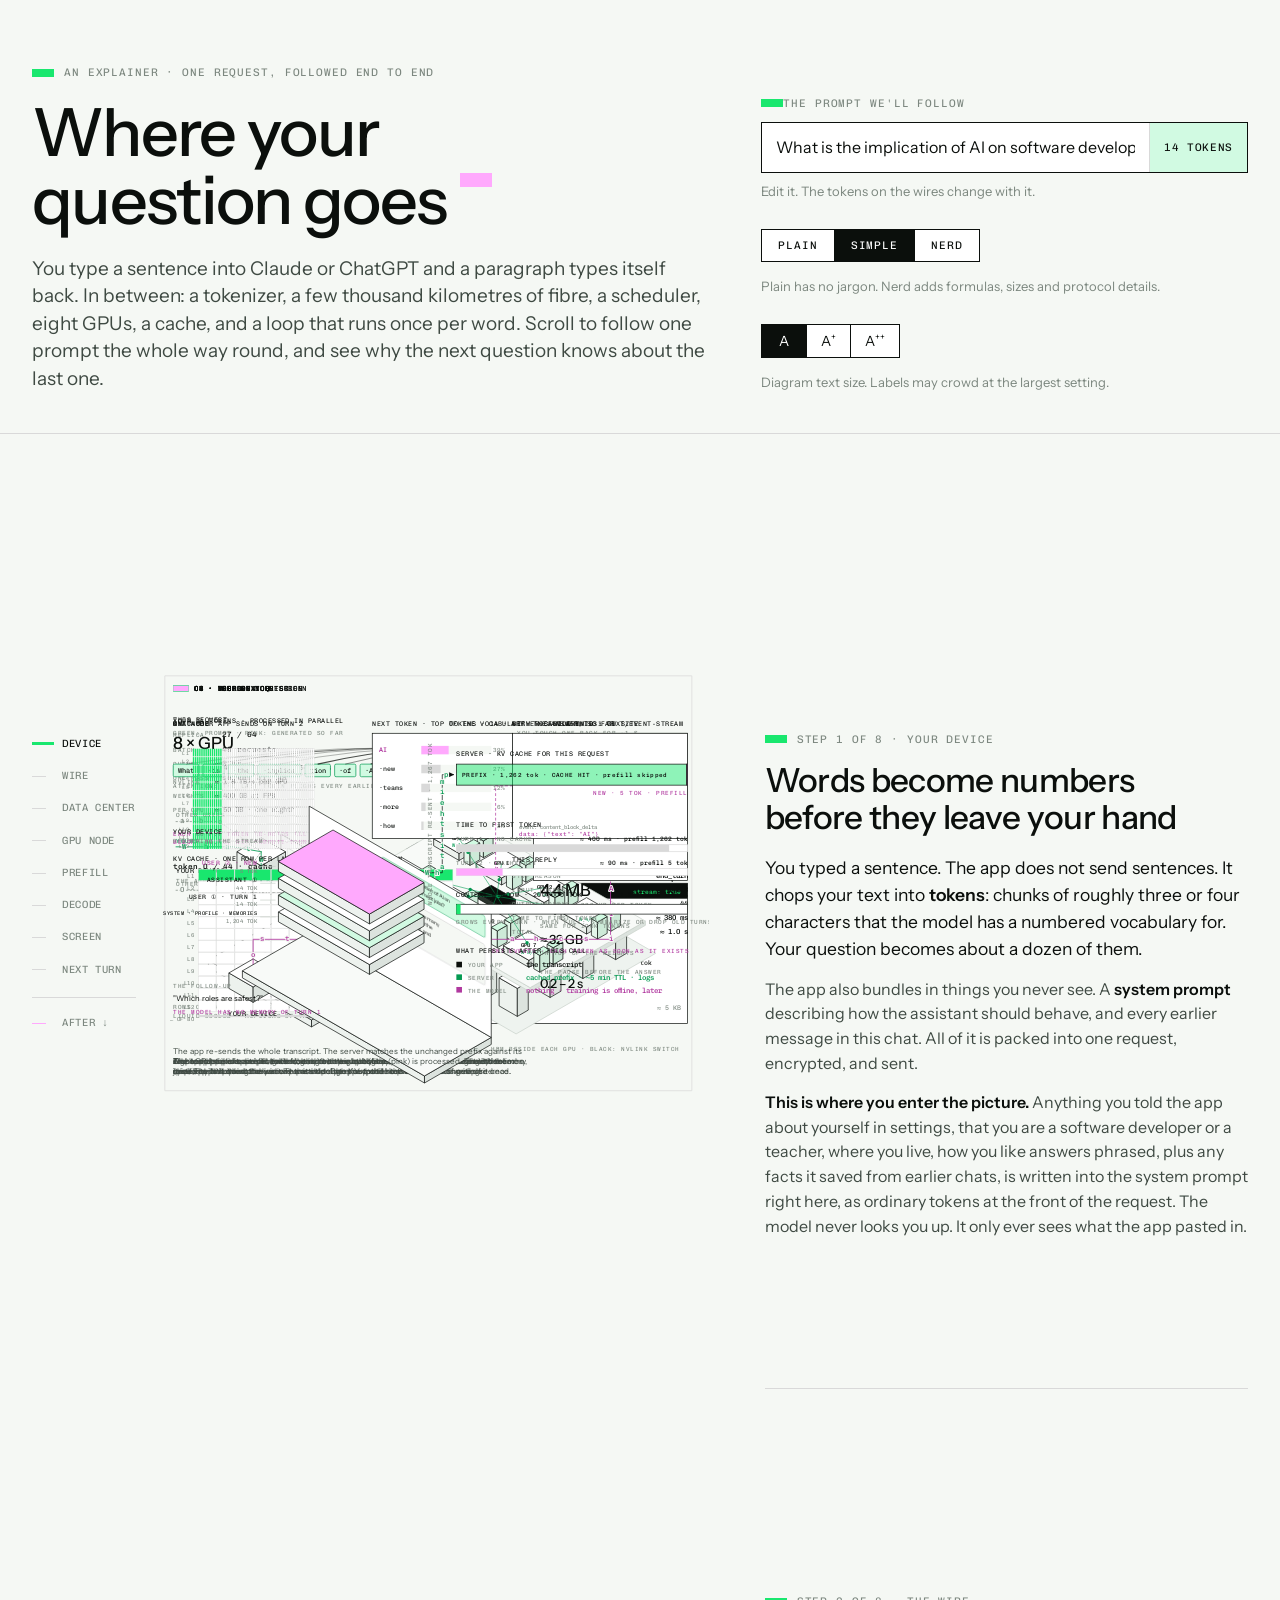
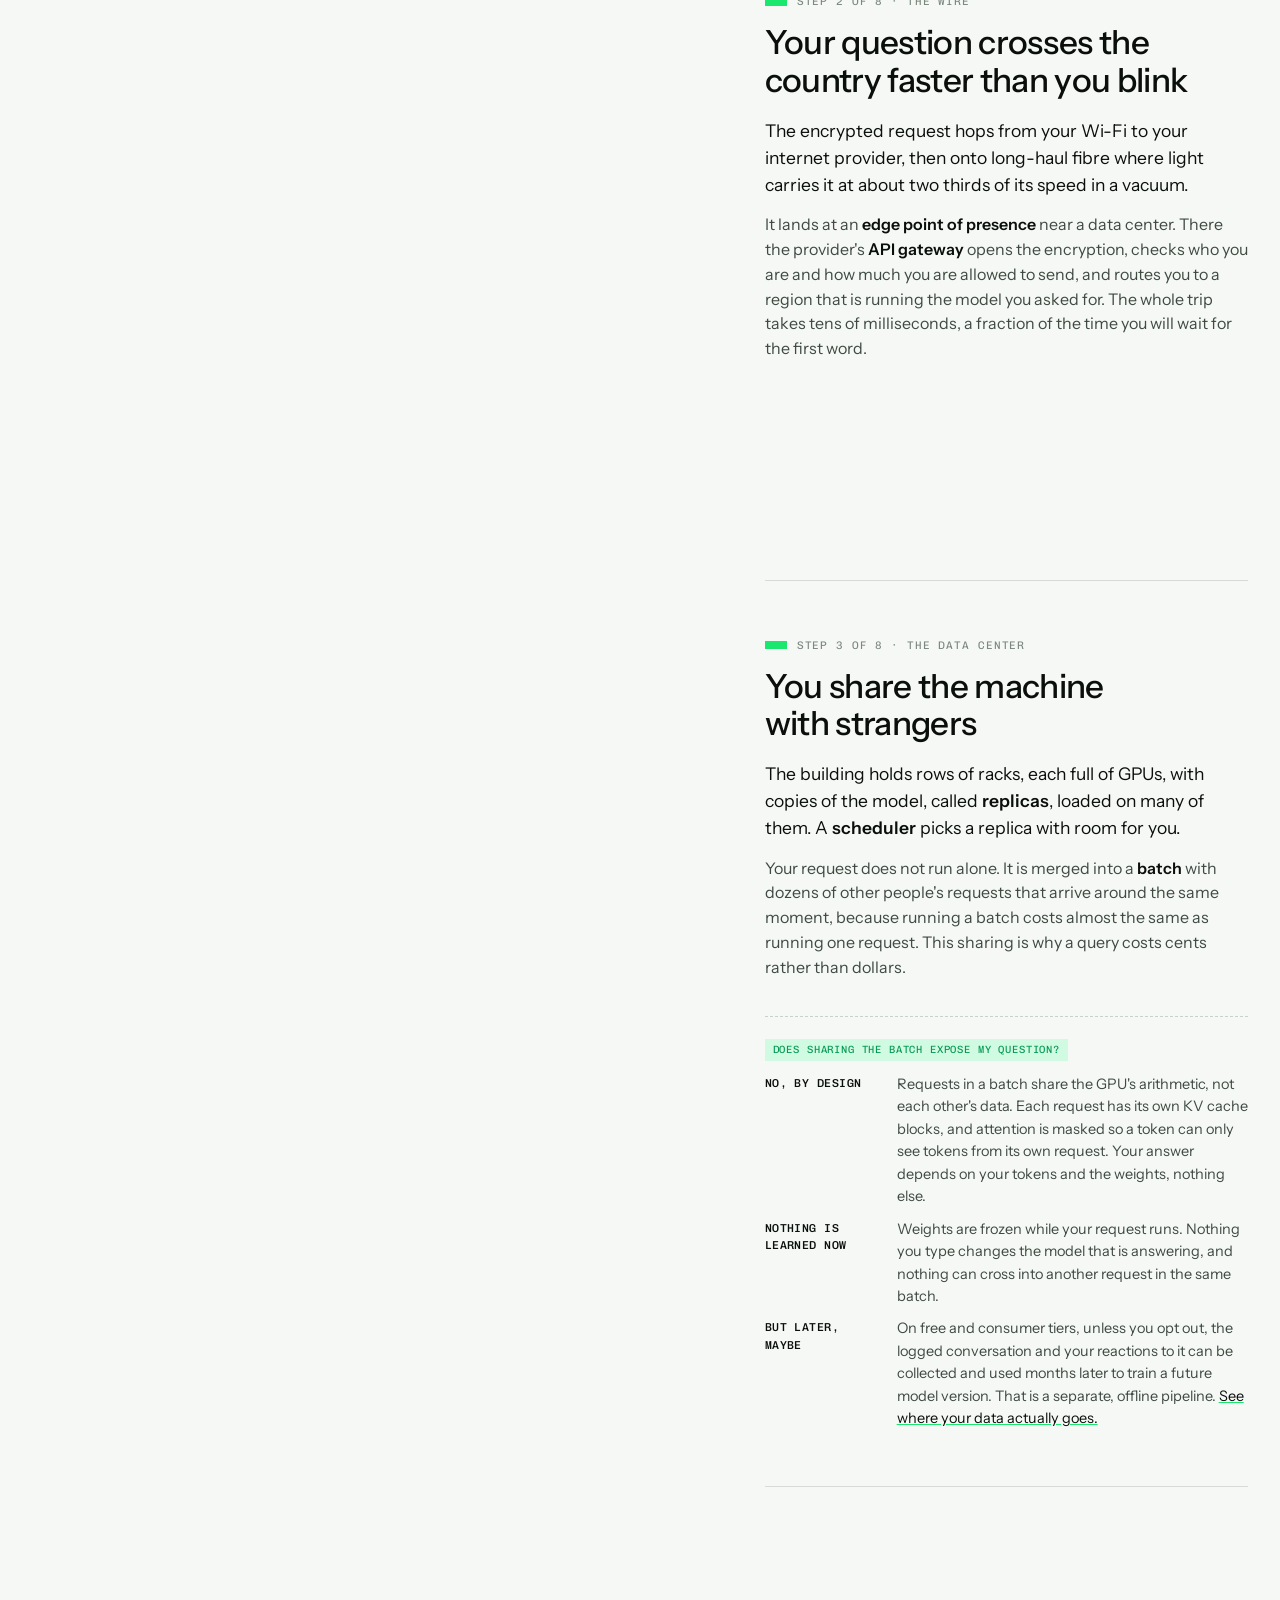
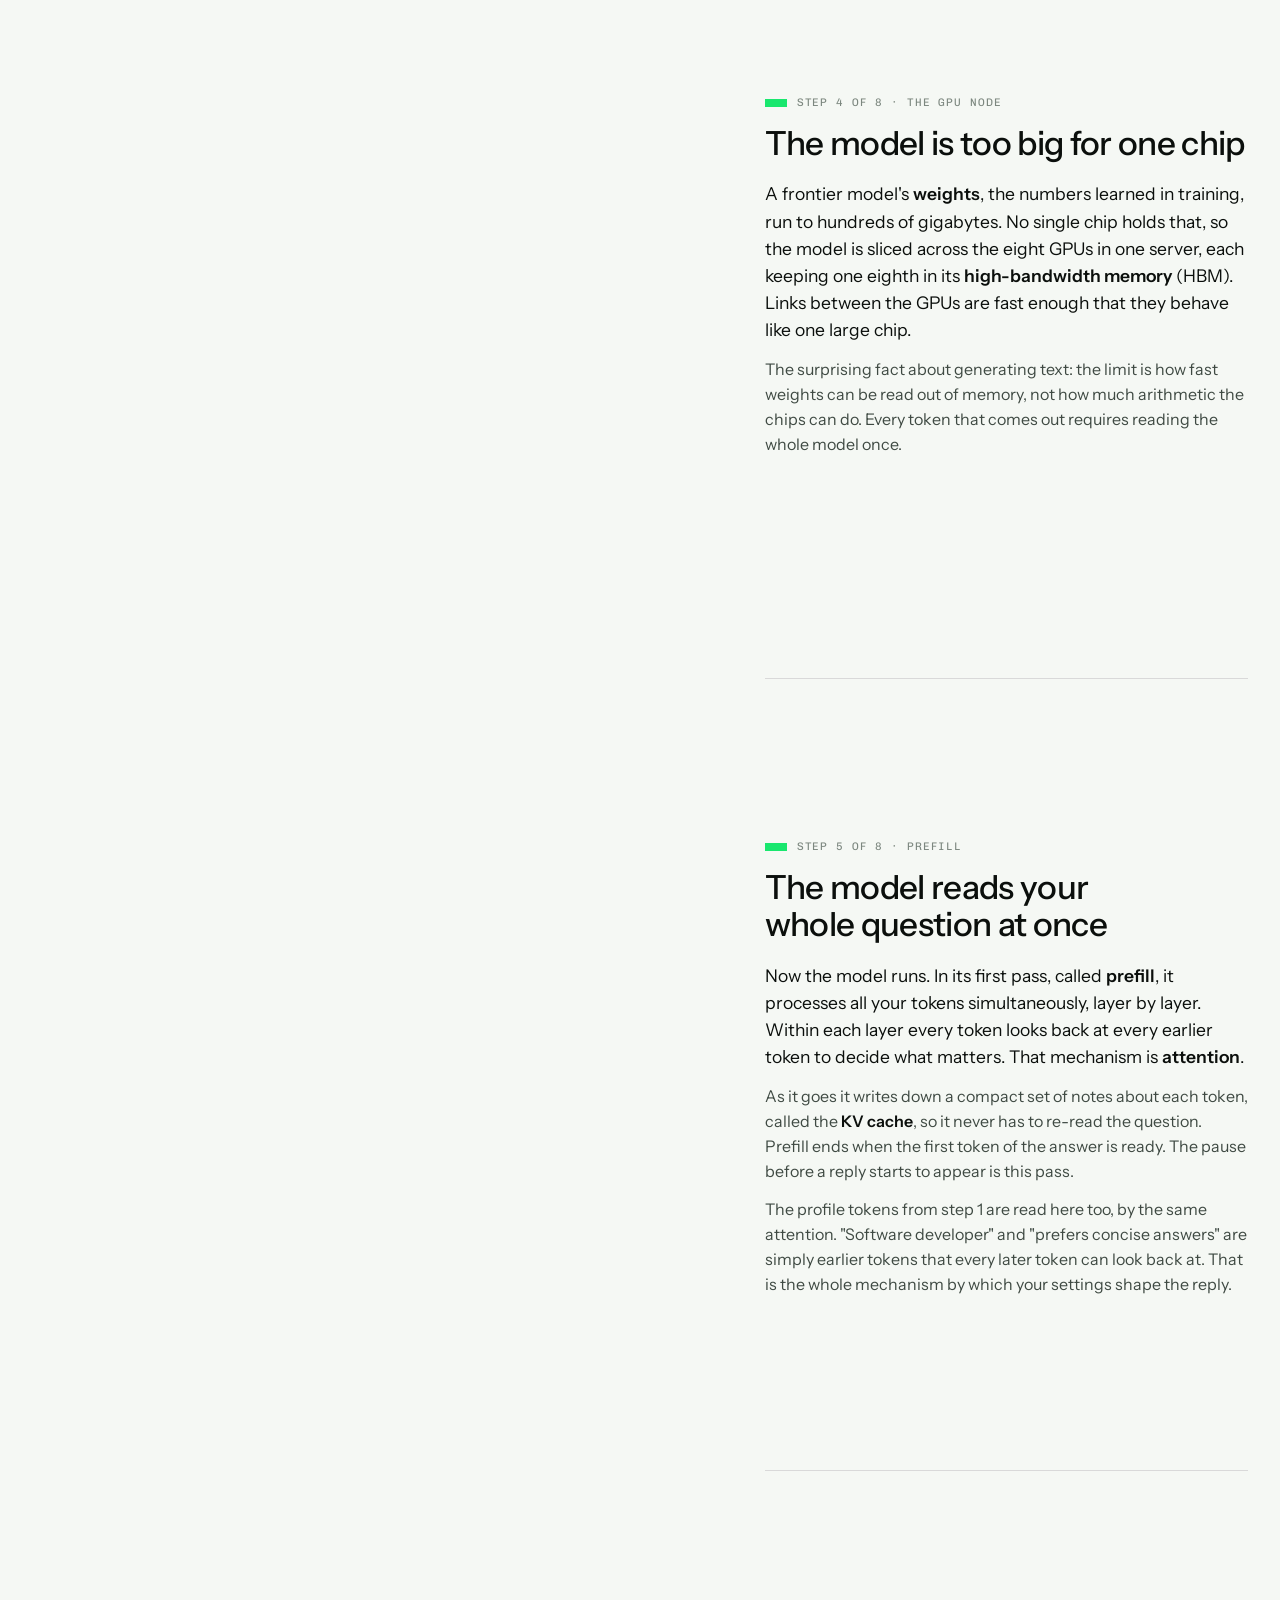
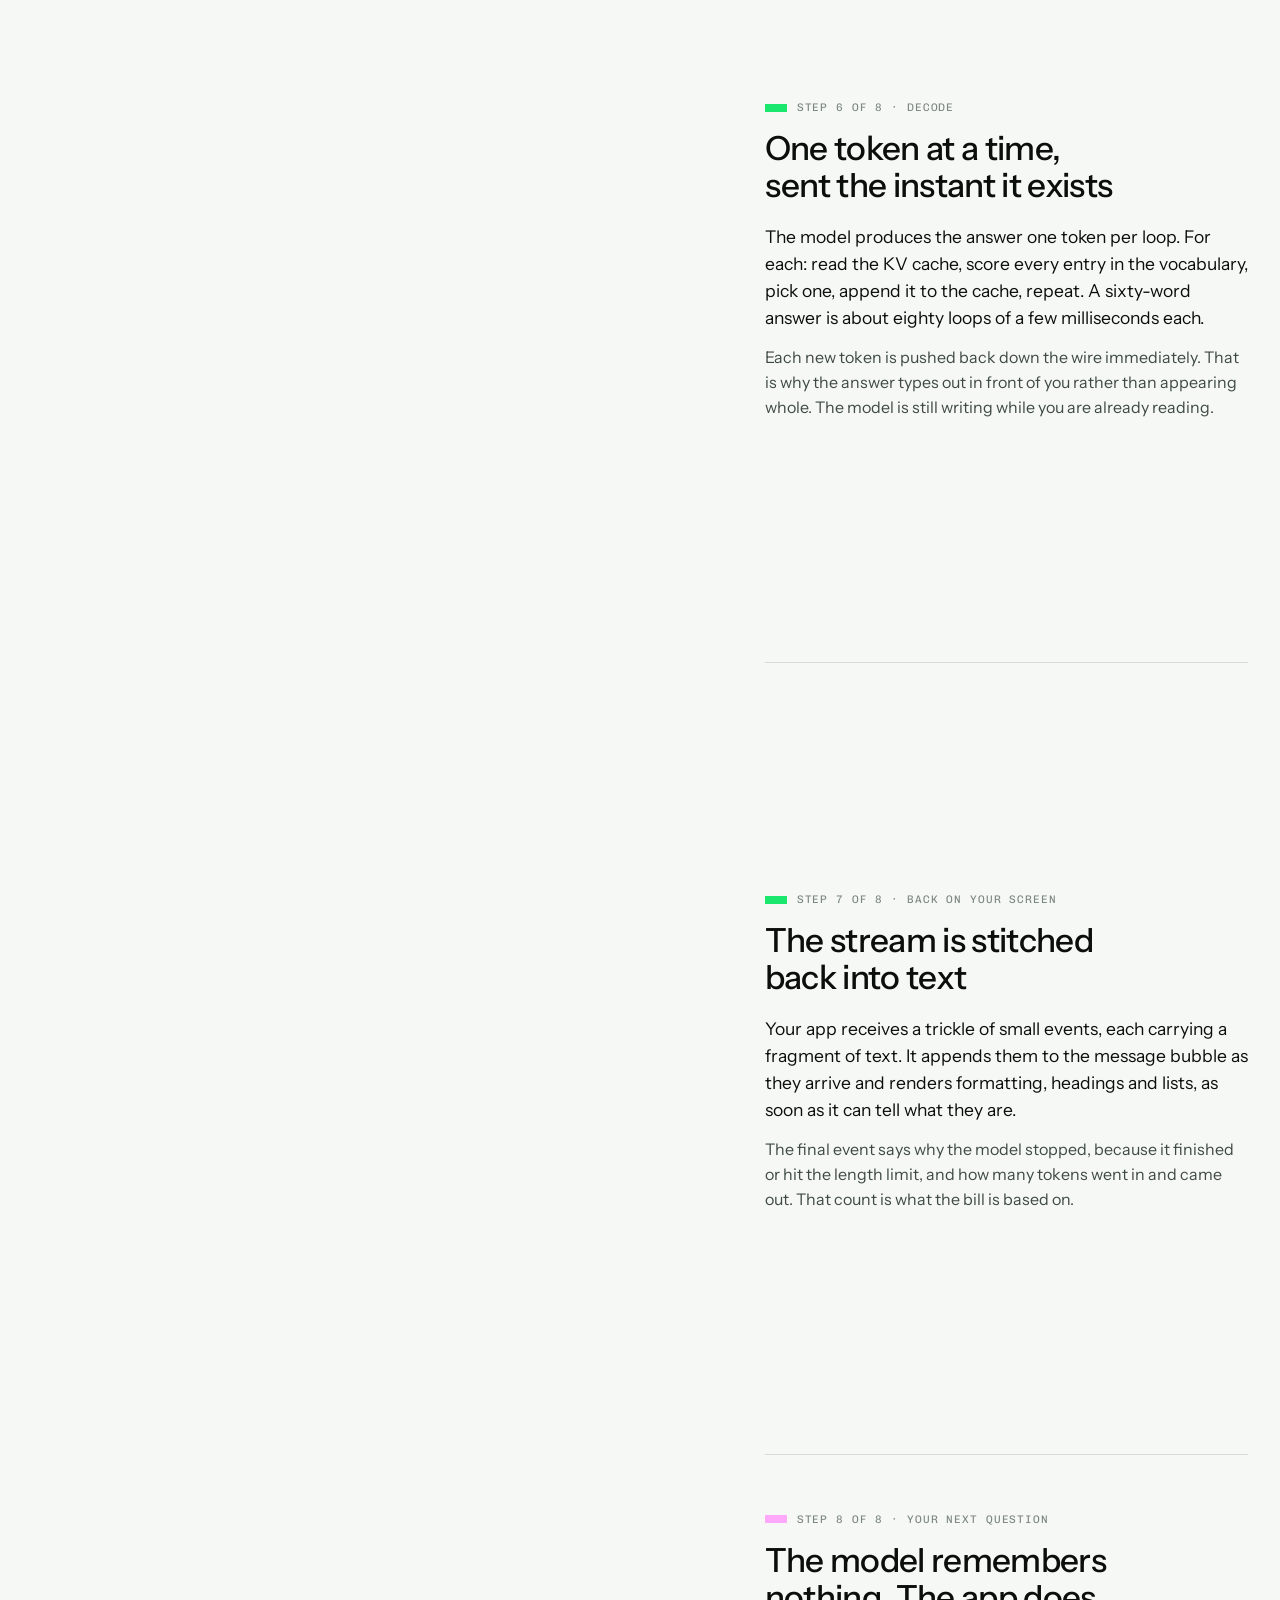
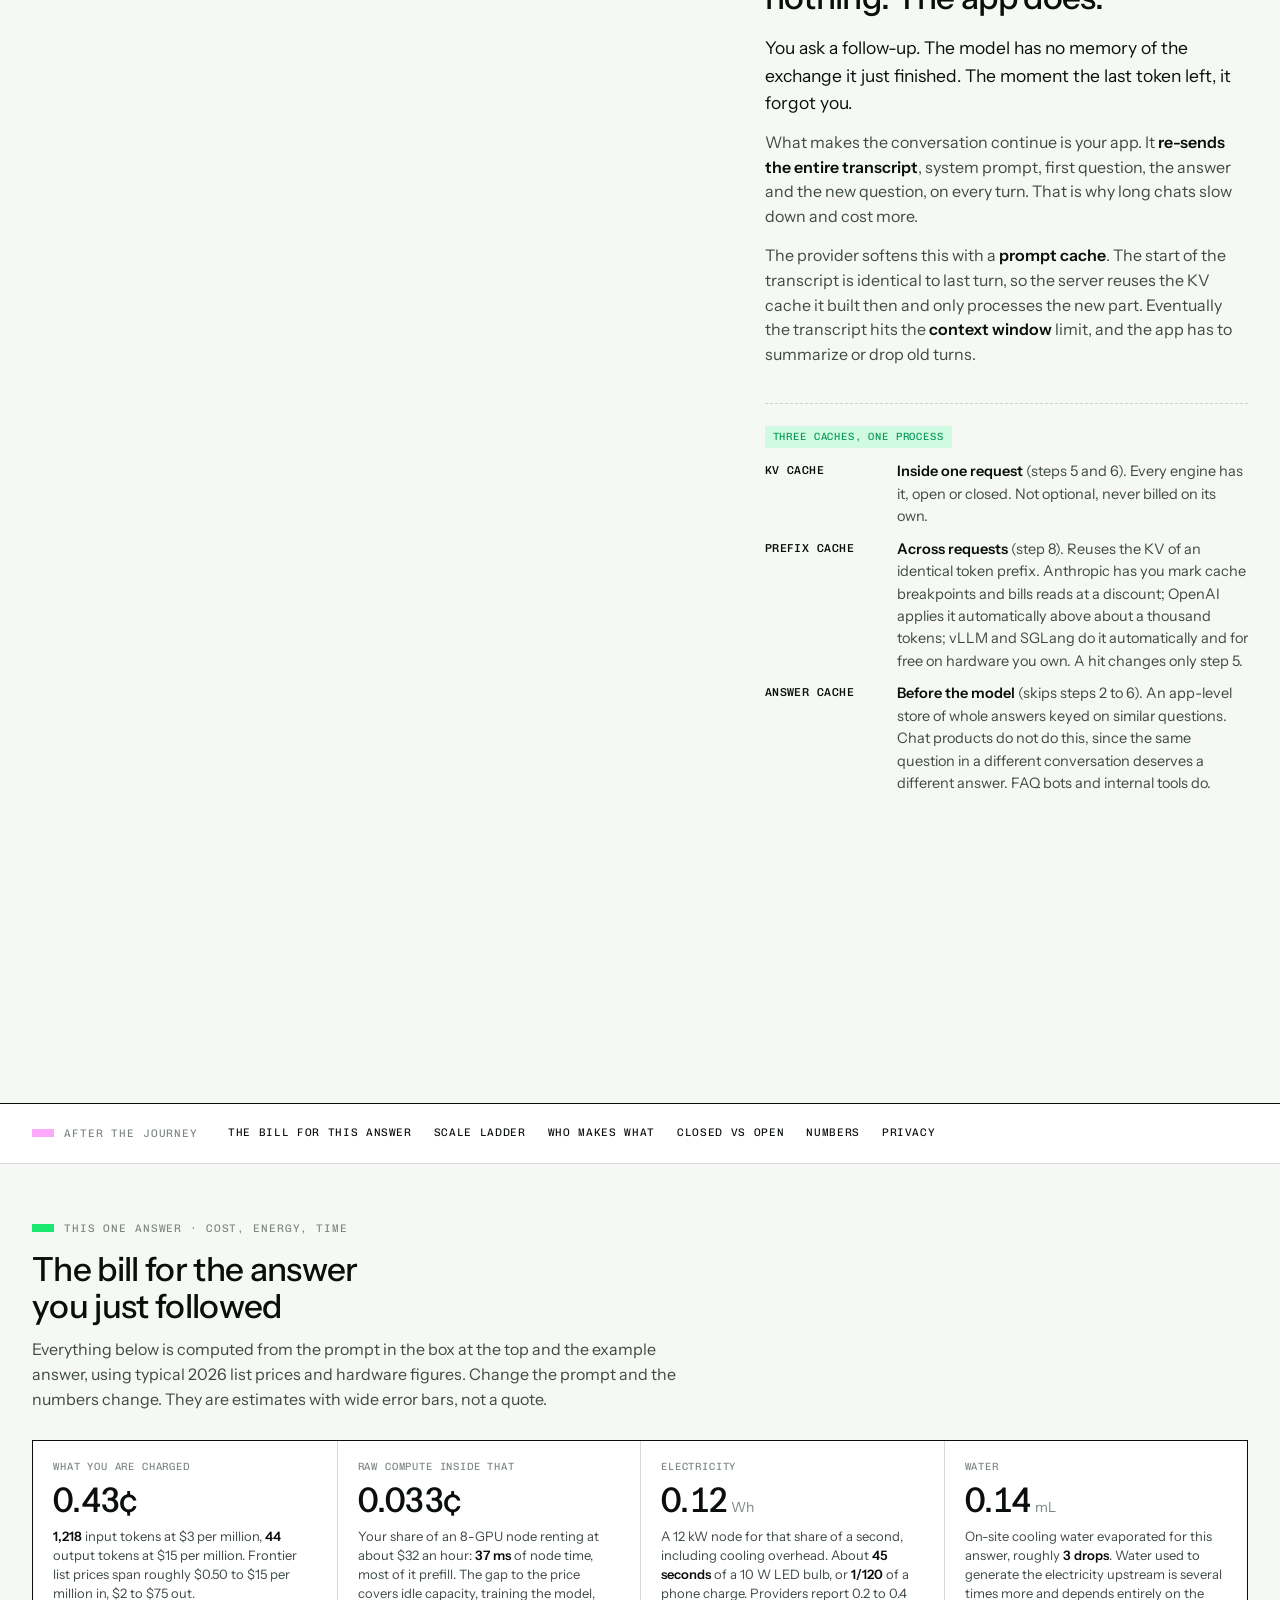
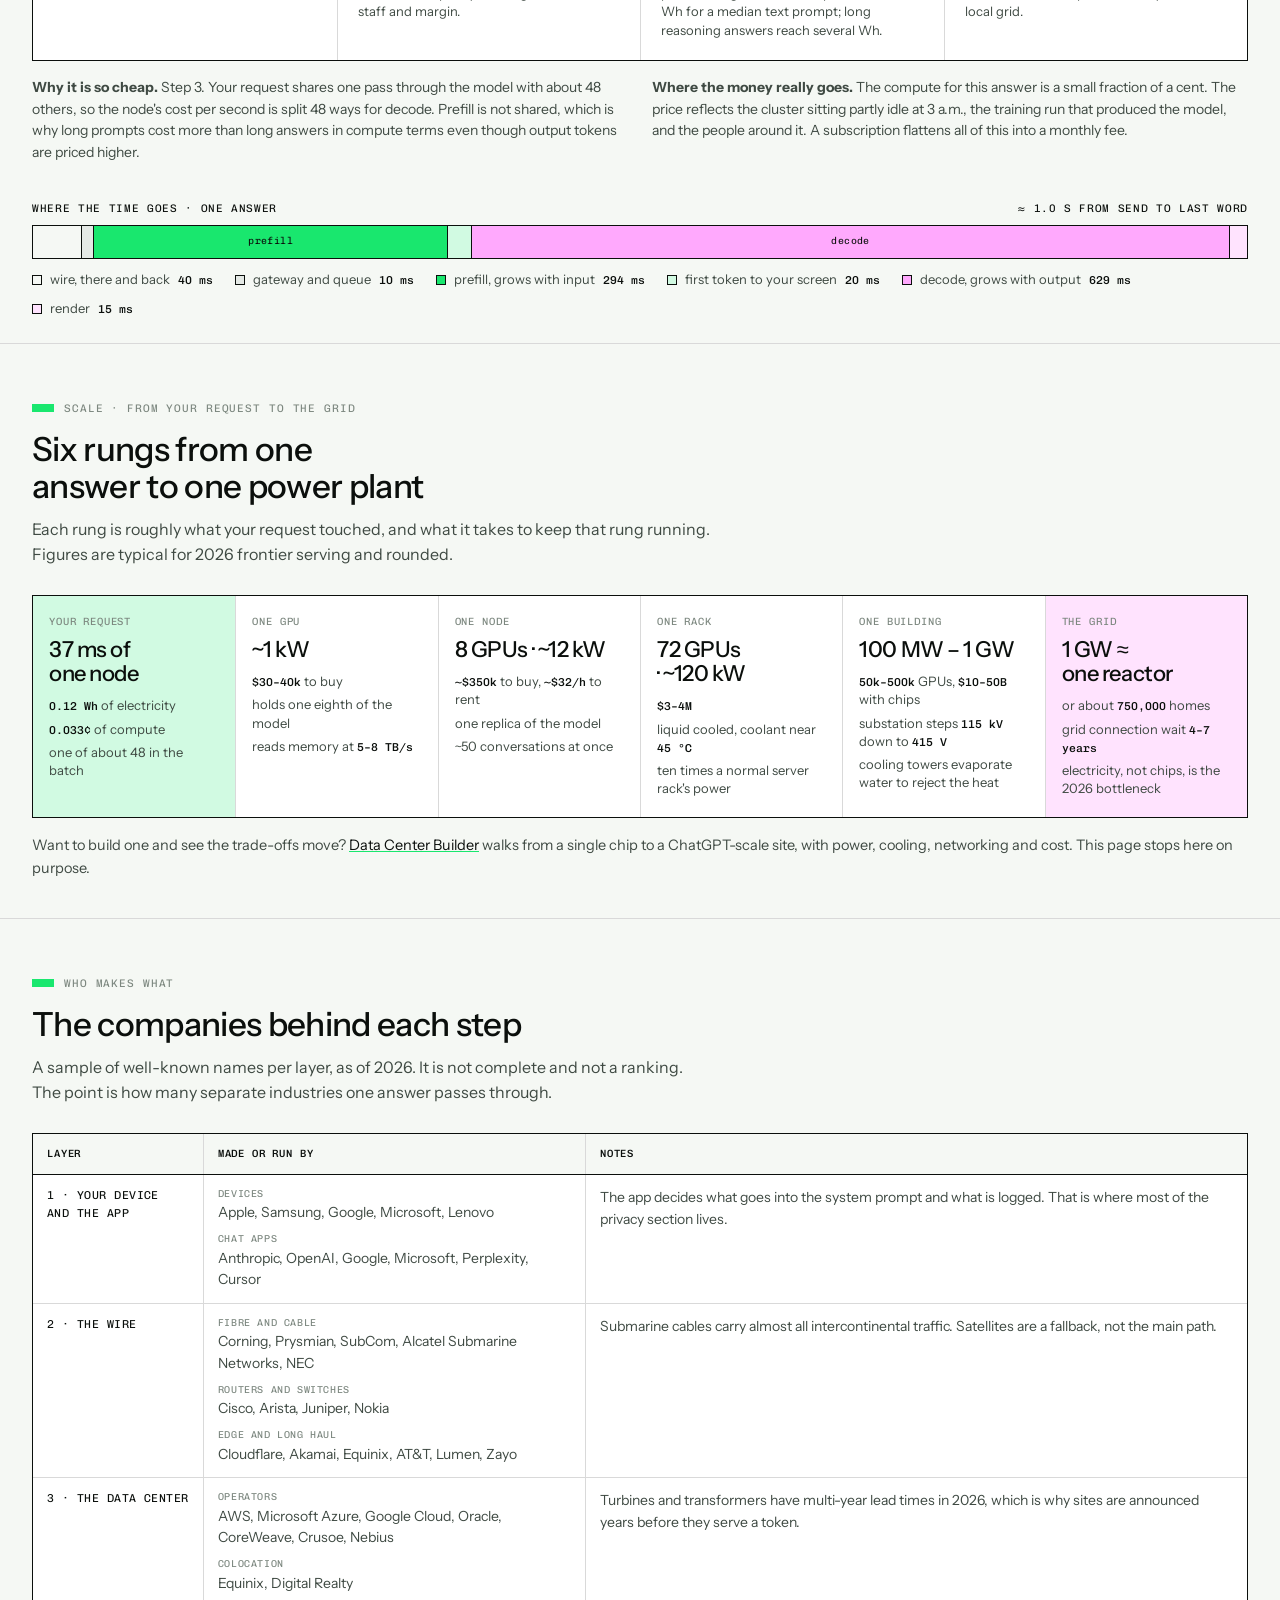
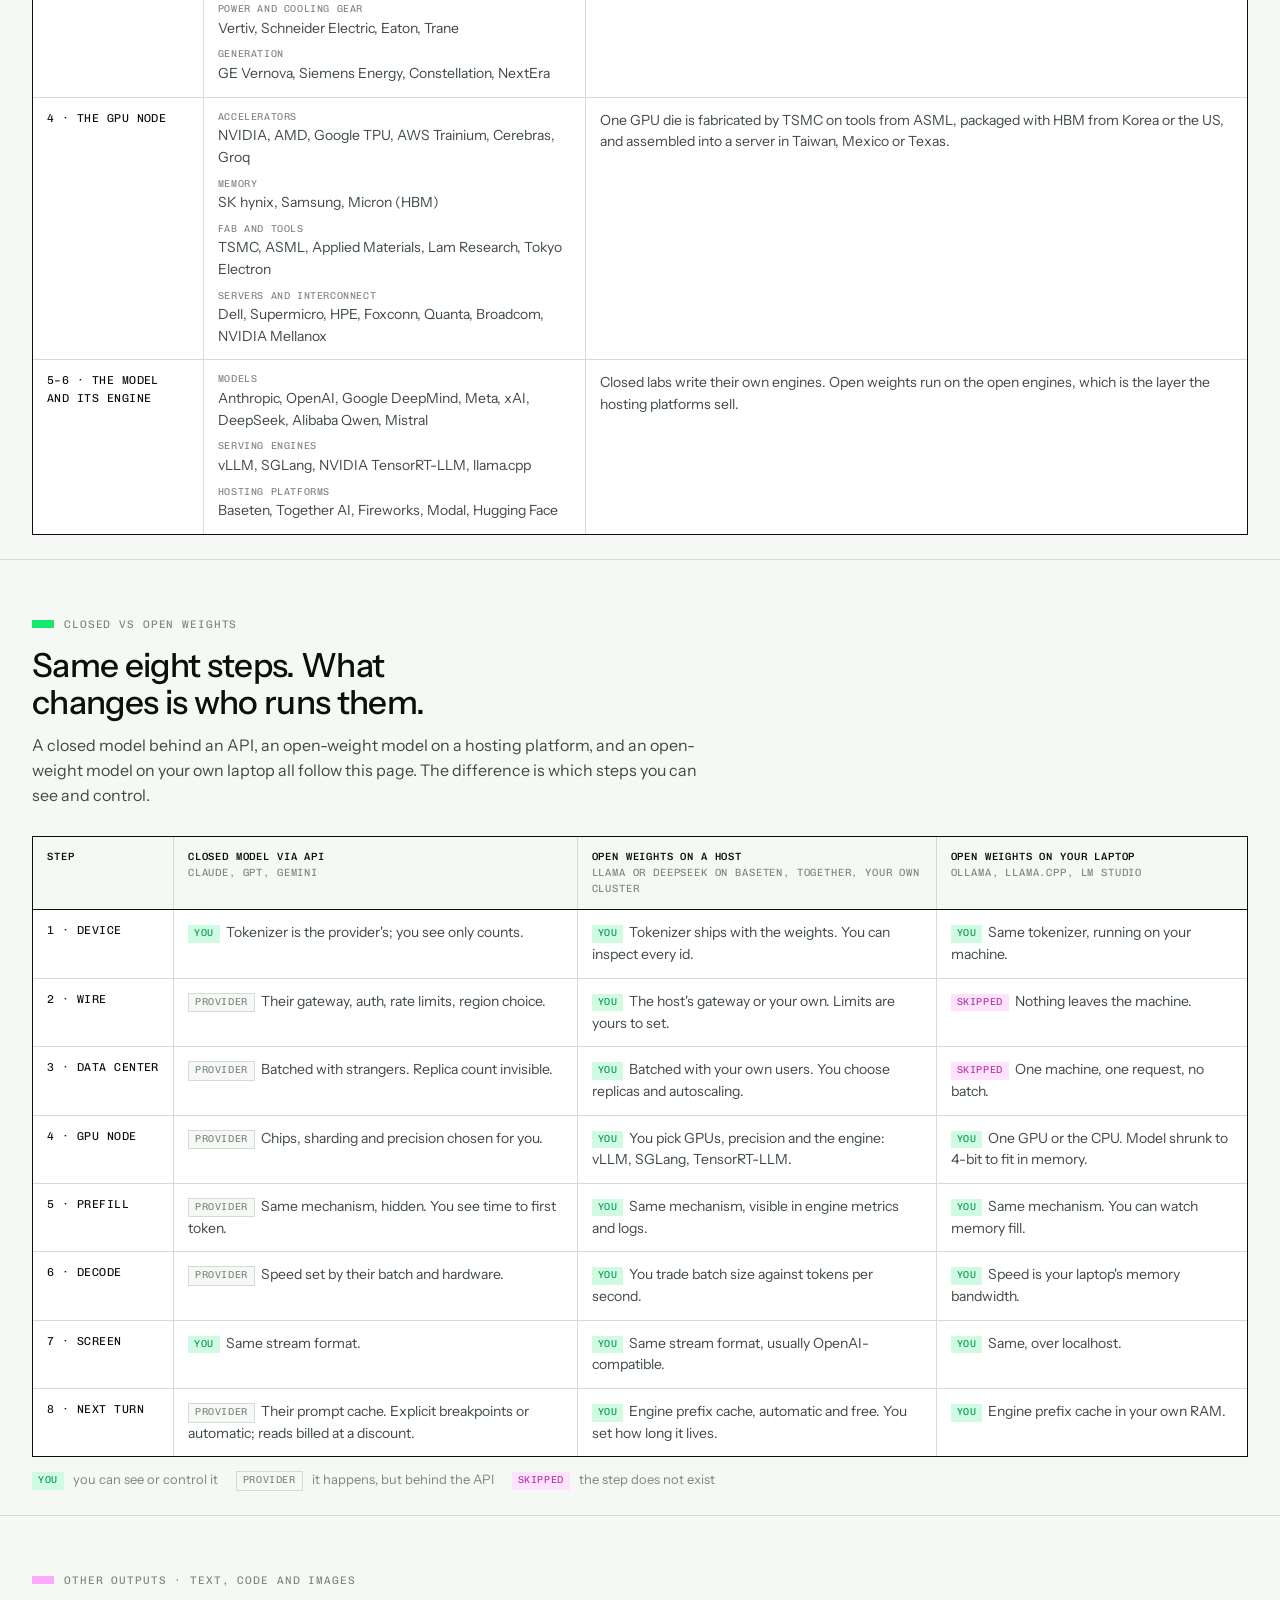
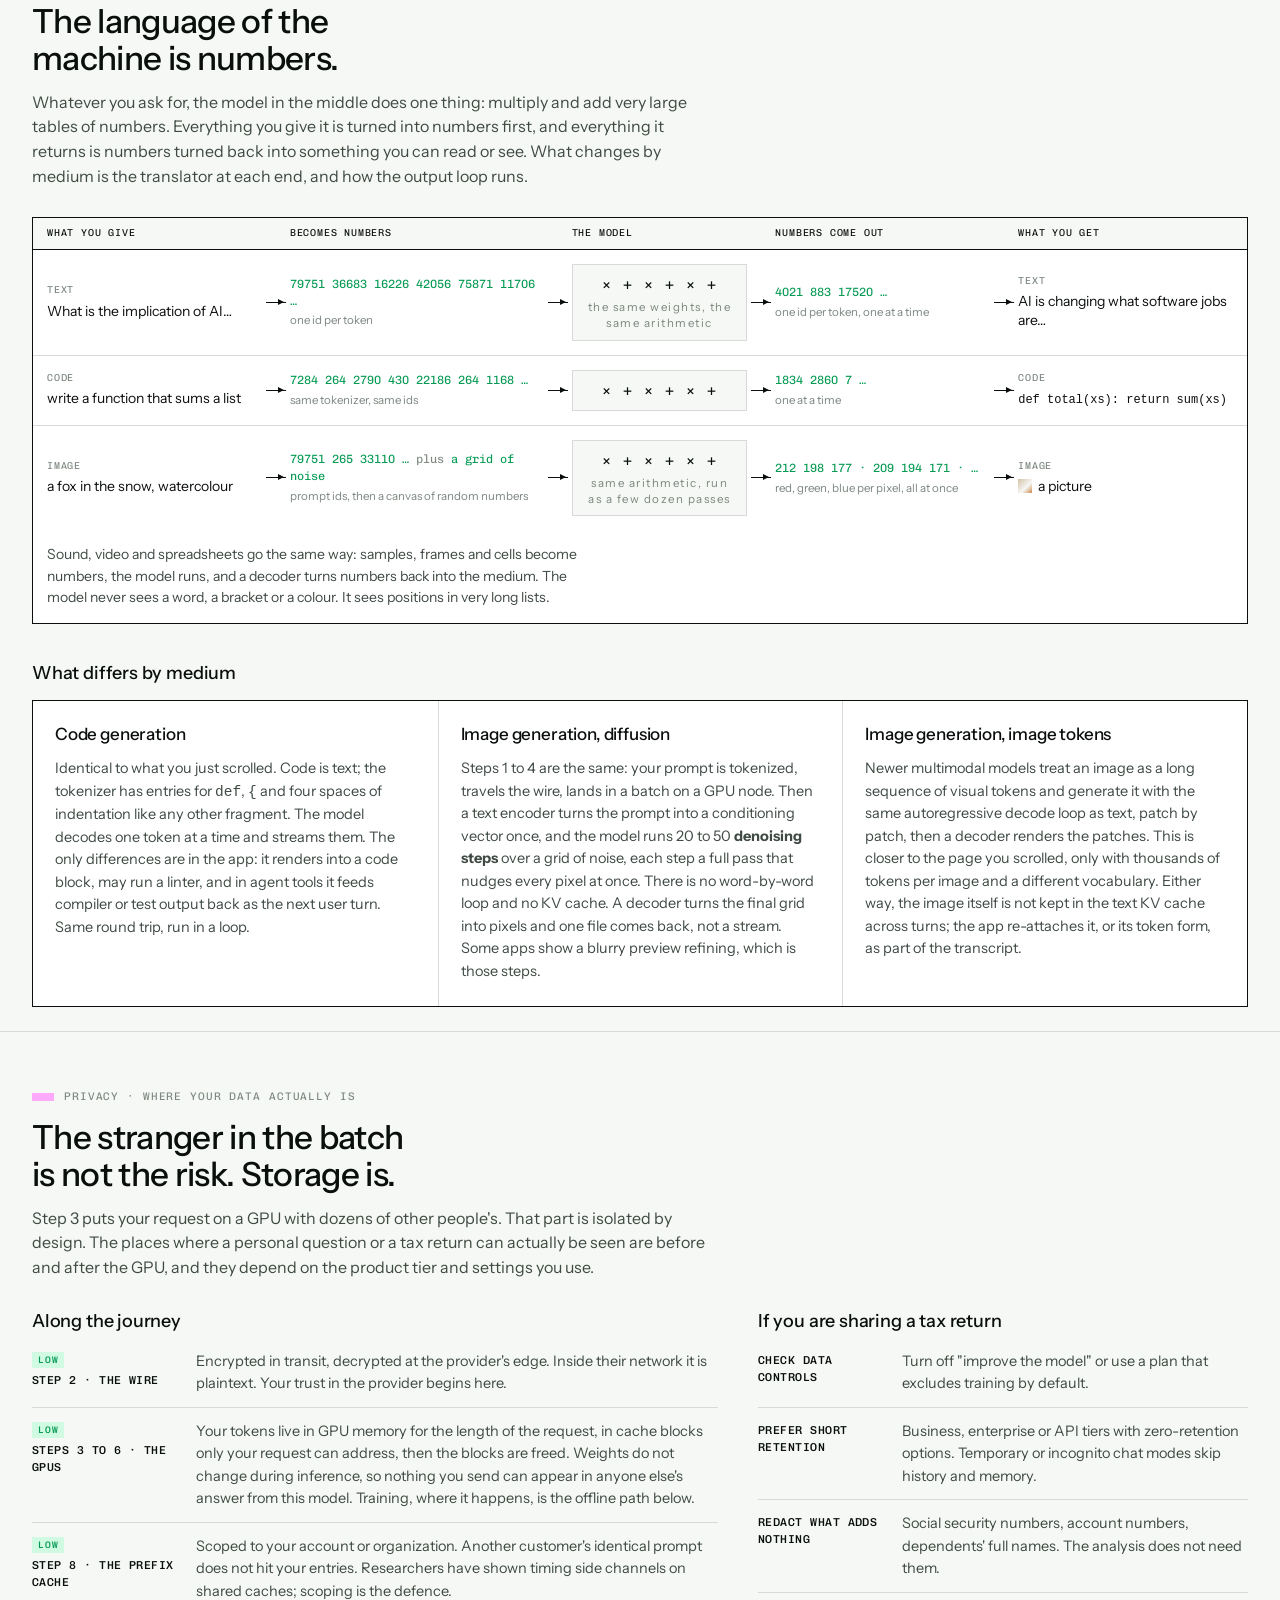
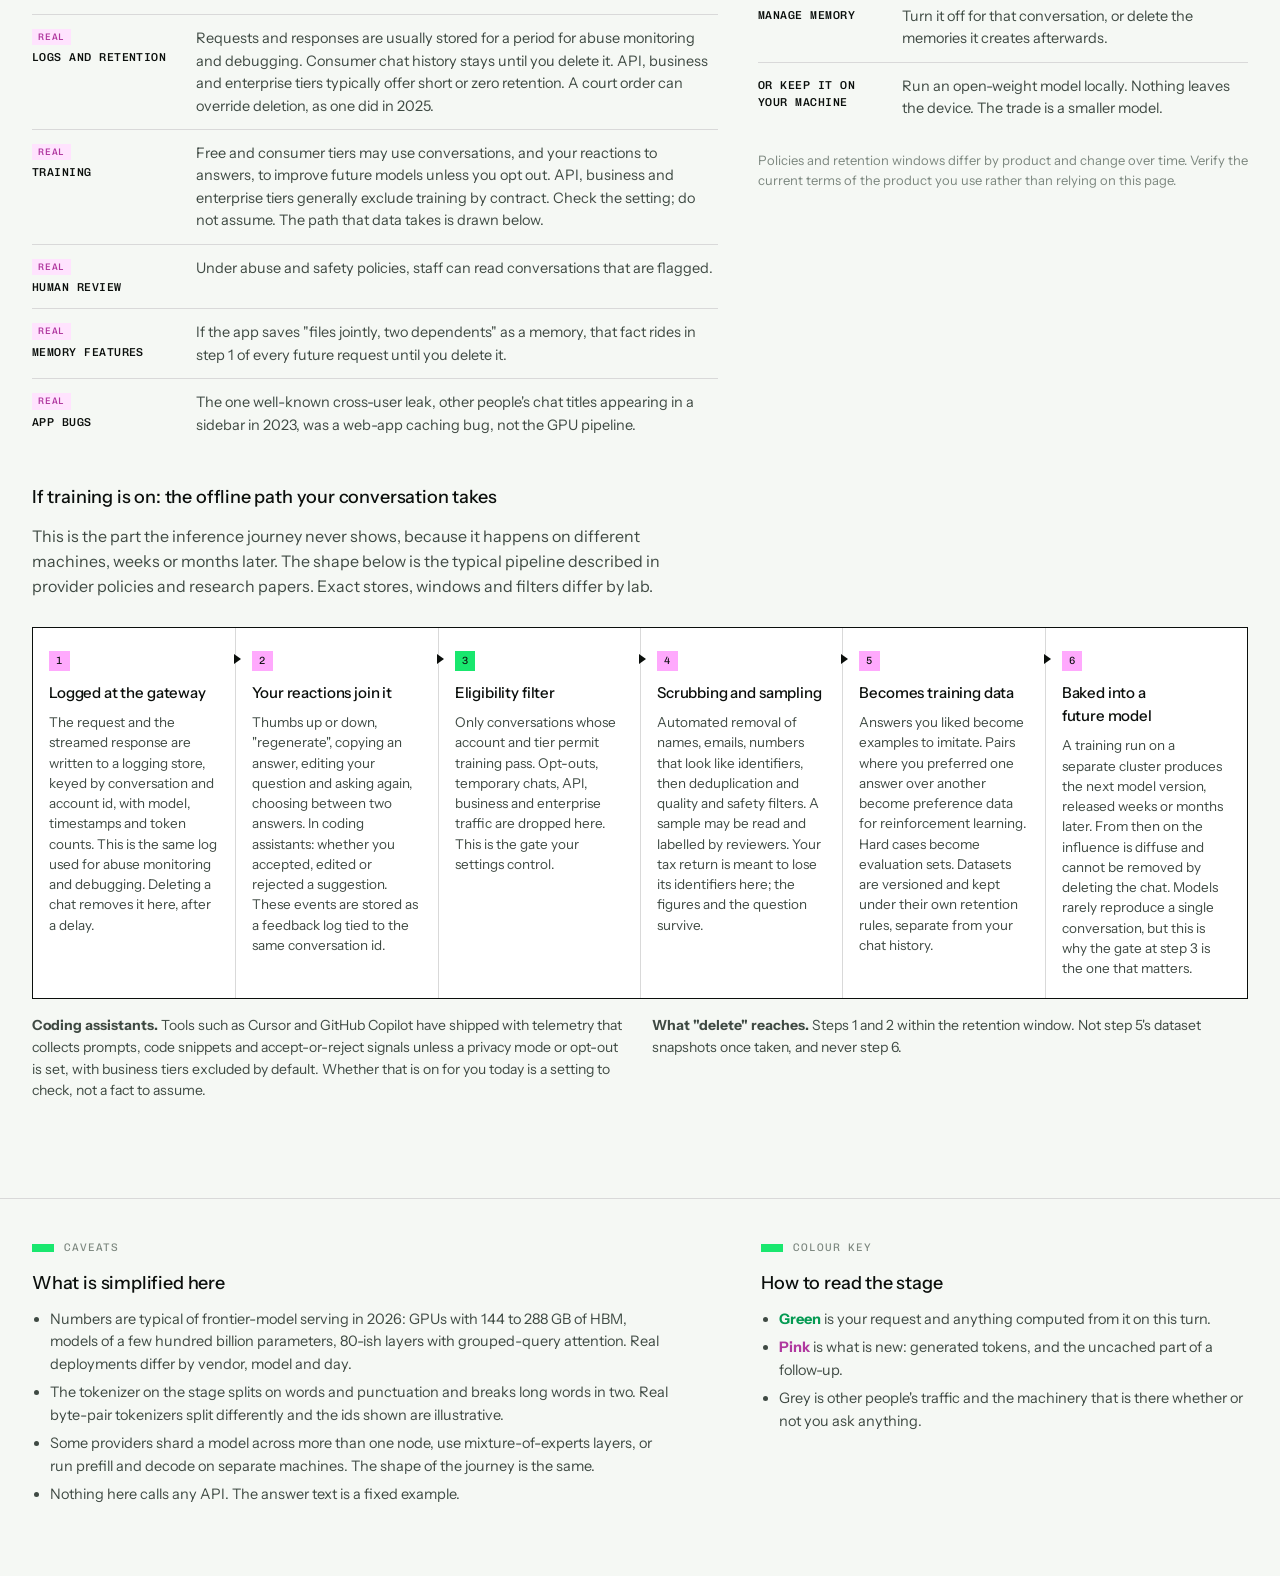
==== commit 2908043e: "Add README screenshots; move the re-sent label clear of the step 8 panel Co-Authored-By: Claude Fabl" ====
--- a/index.html
+++ b/index.html
@@ -1696,7 +1696,7 @@
   const w = wire(s.g, pathThrough([start, [start[0] + 26, start[1]], [start[0] + 26, bary + 15], [rx - 4, bary + 15]]), {arrow:'arr'});
   s.streams.push(new Stream(s.g, w, charsOf(TOK).concat(charsOf(FUP)), {speed:60, n:12}));
   const tl = label(s.g, 0, 0, 'whole transcript re-sent · ' + fmt(total) + ' tok', {size:8.5, anchor:'middle'});
-  tl.setAttribute('transform', 'translate(' + (start[0] + 54) + ' ' + ((start[1] + bary + 15)/2) + ') rotate(-90)');
+  tl.setAttribute('transform', 'translate(' + (start[0] + 12) + ' ' + ((start[1] + bary + 15)/2) + ') rotate(-90)');
   // kv bar
   const bw = 330;
   const frac = (total - f) / total;
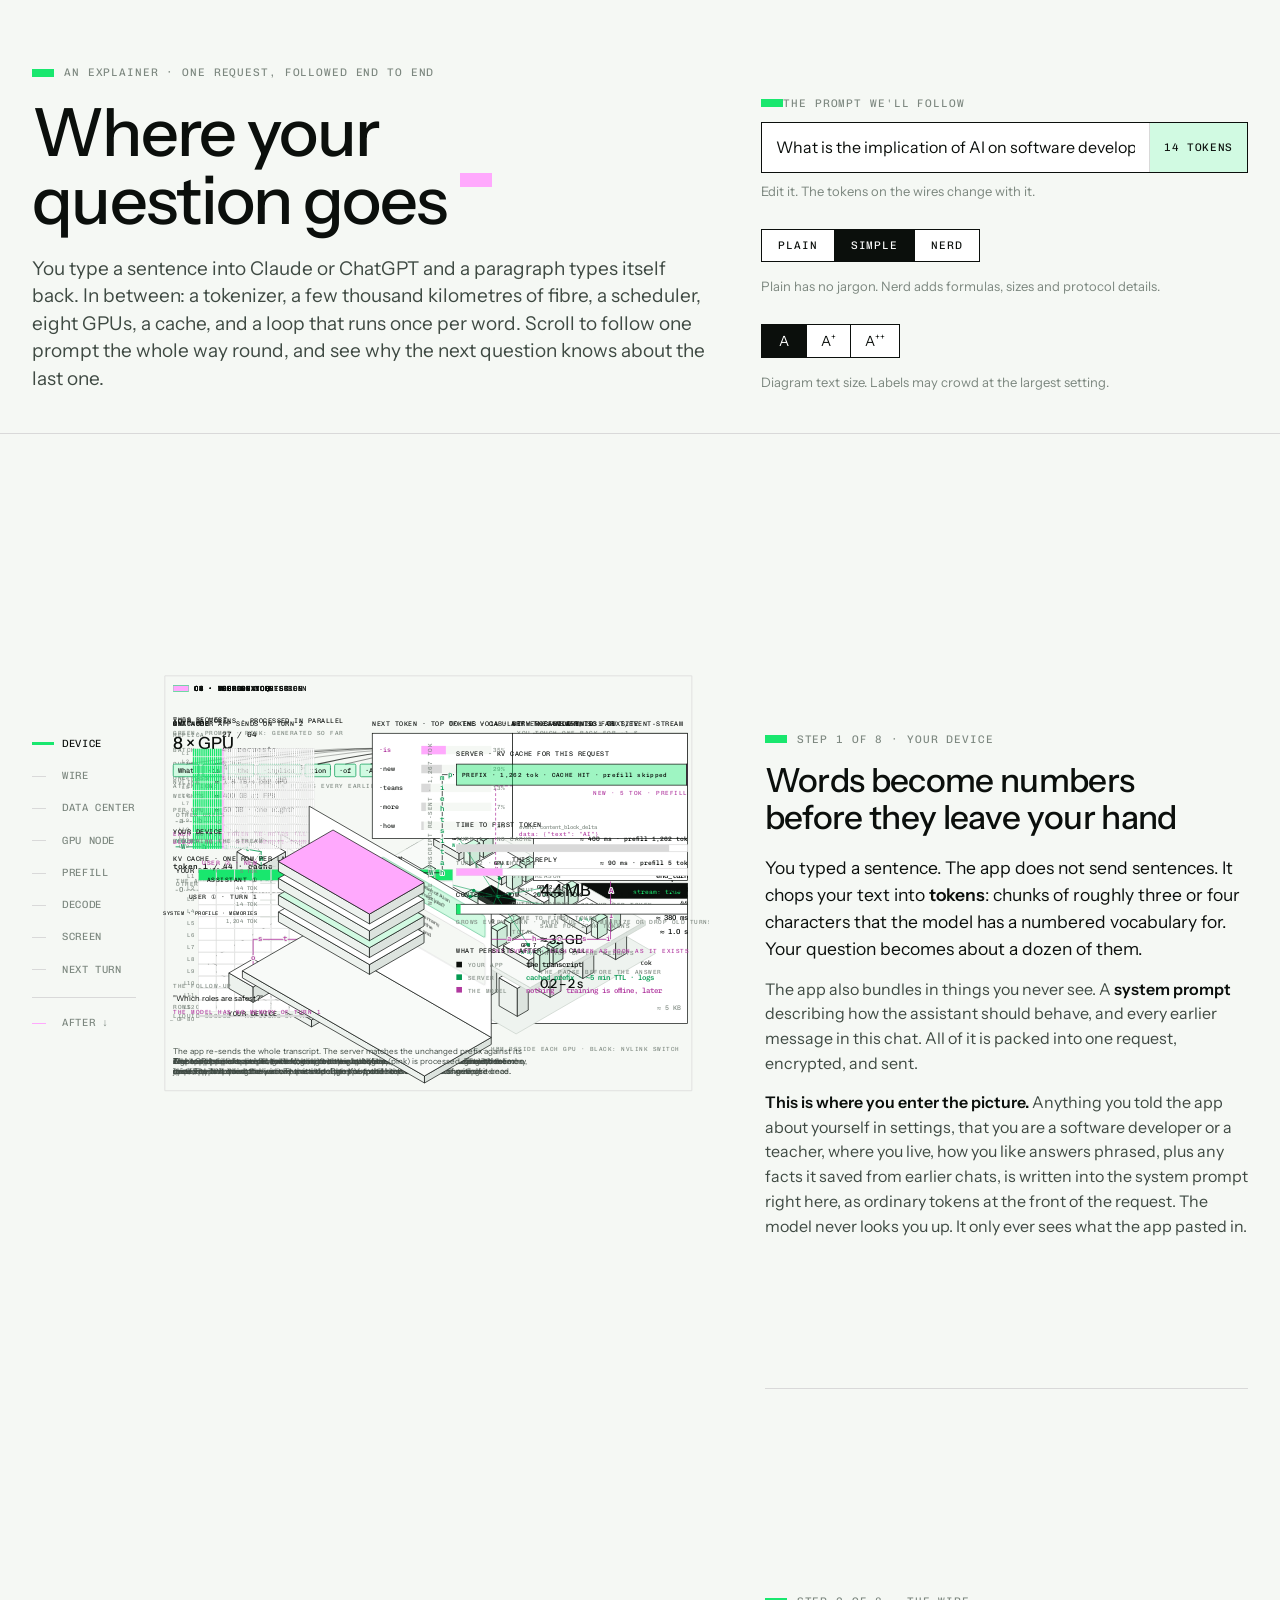
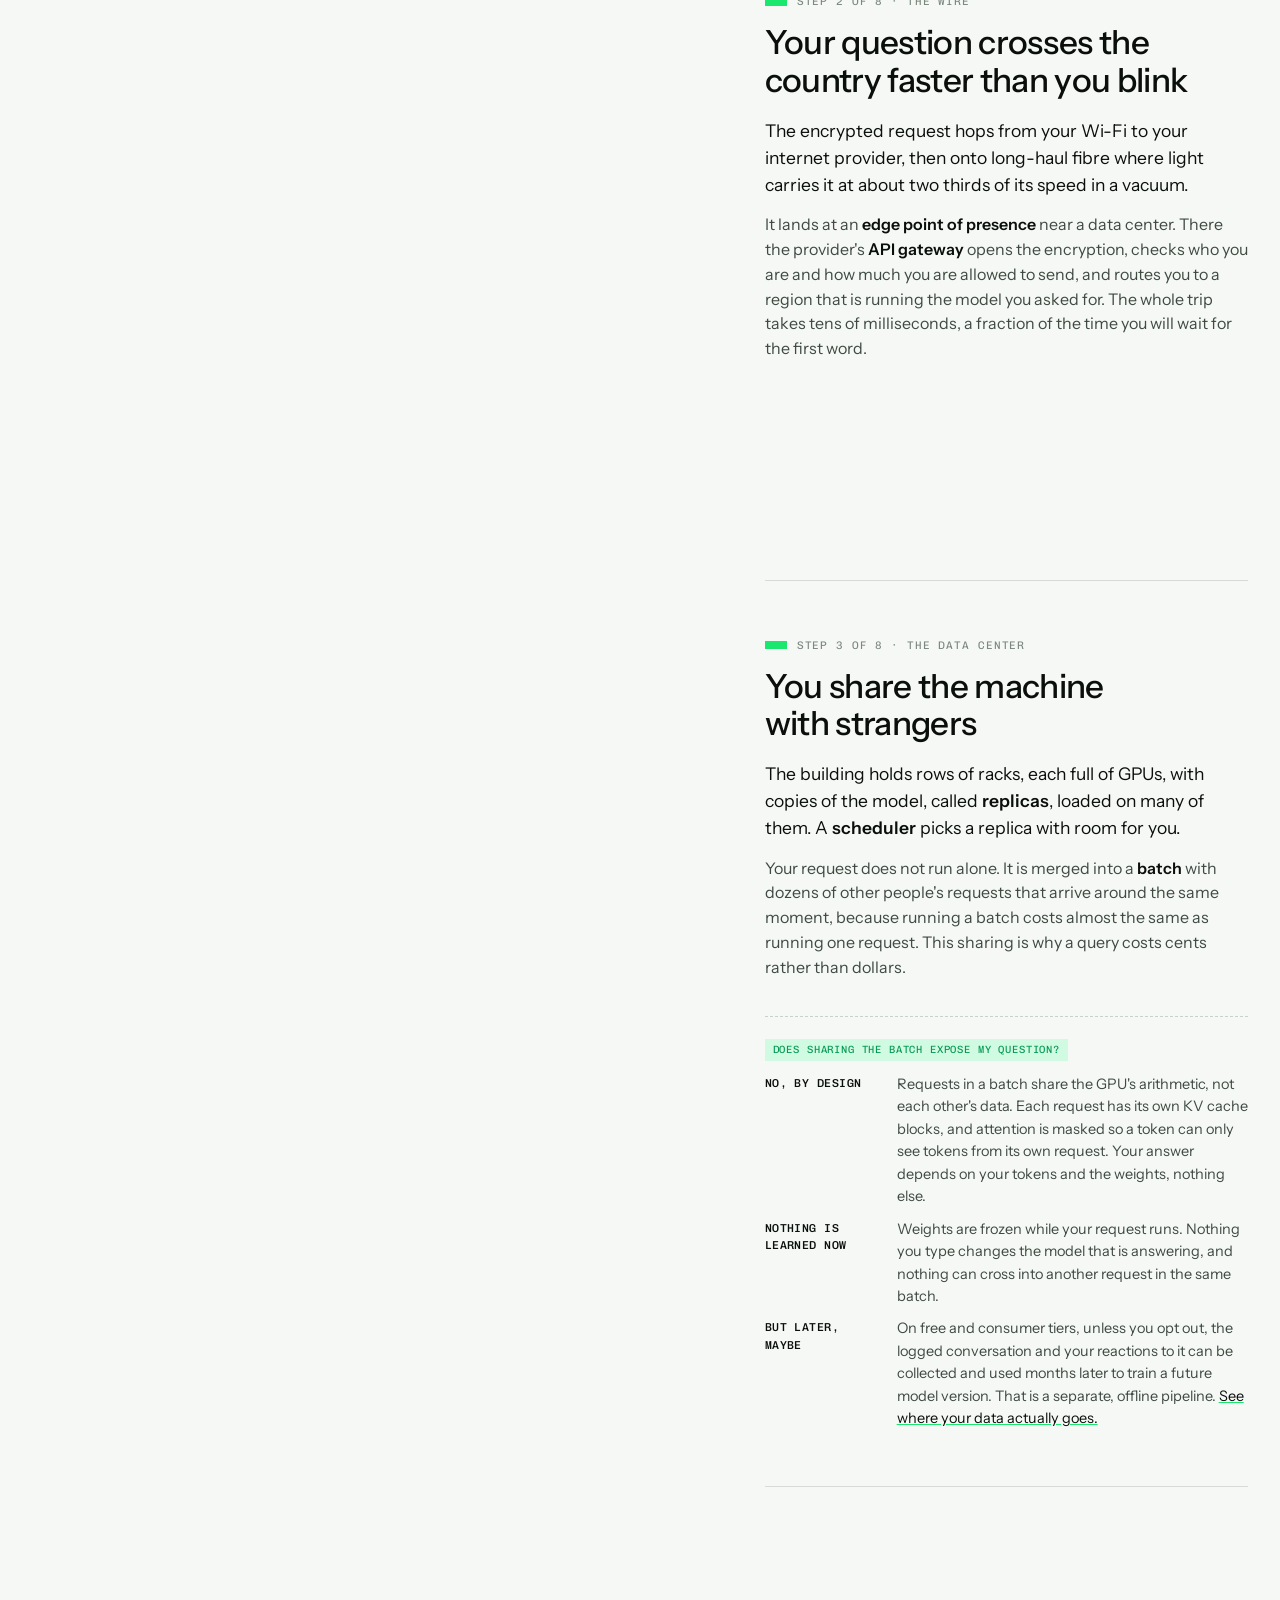
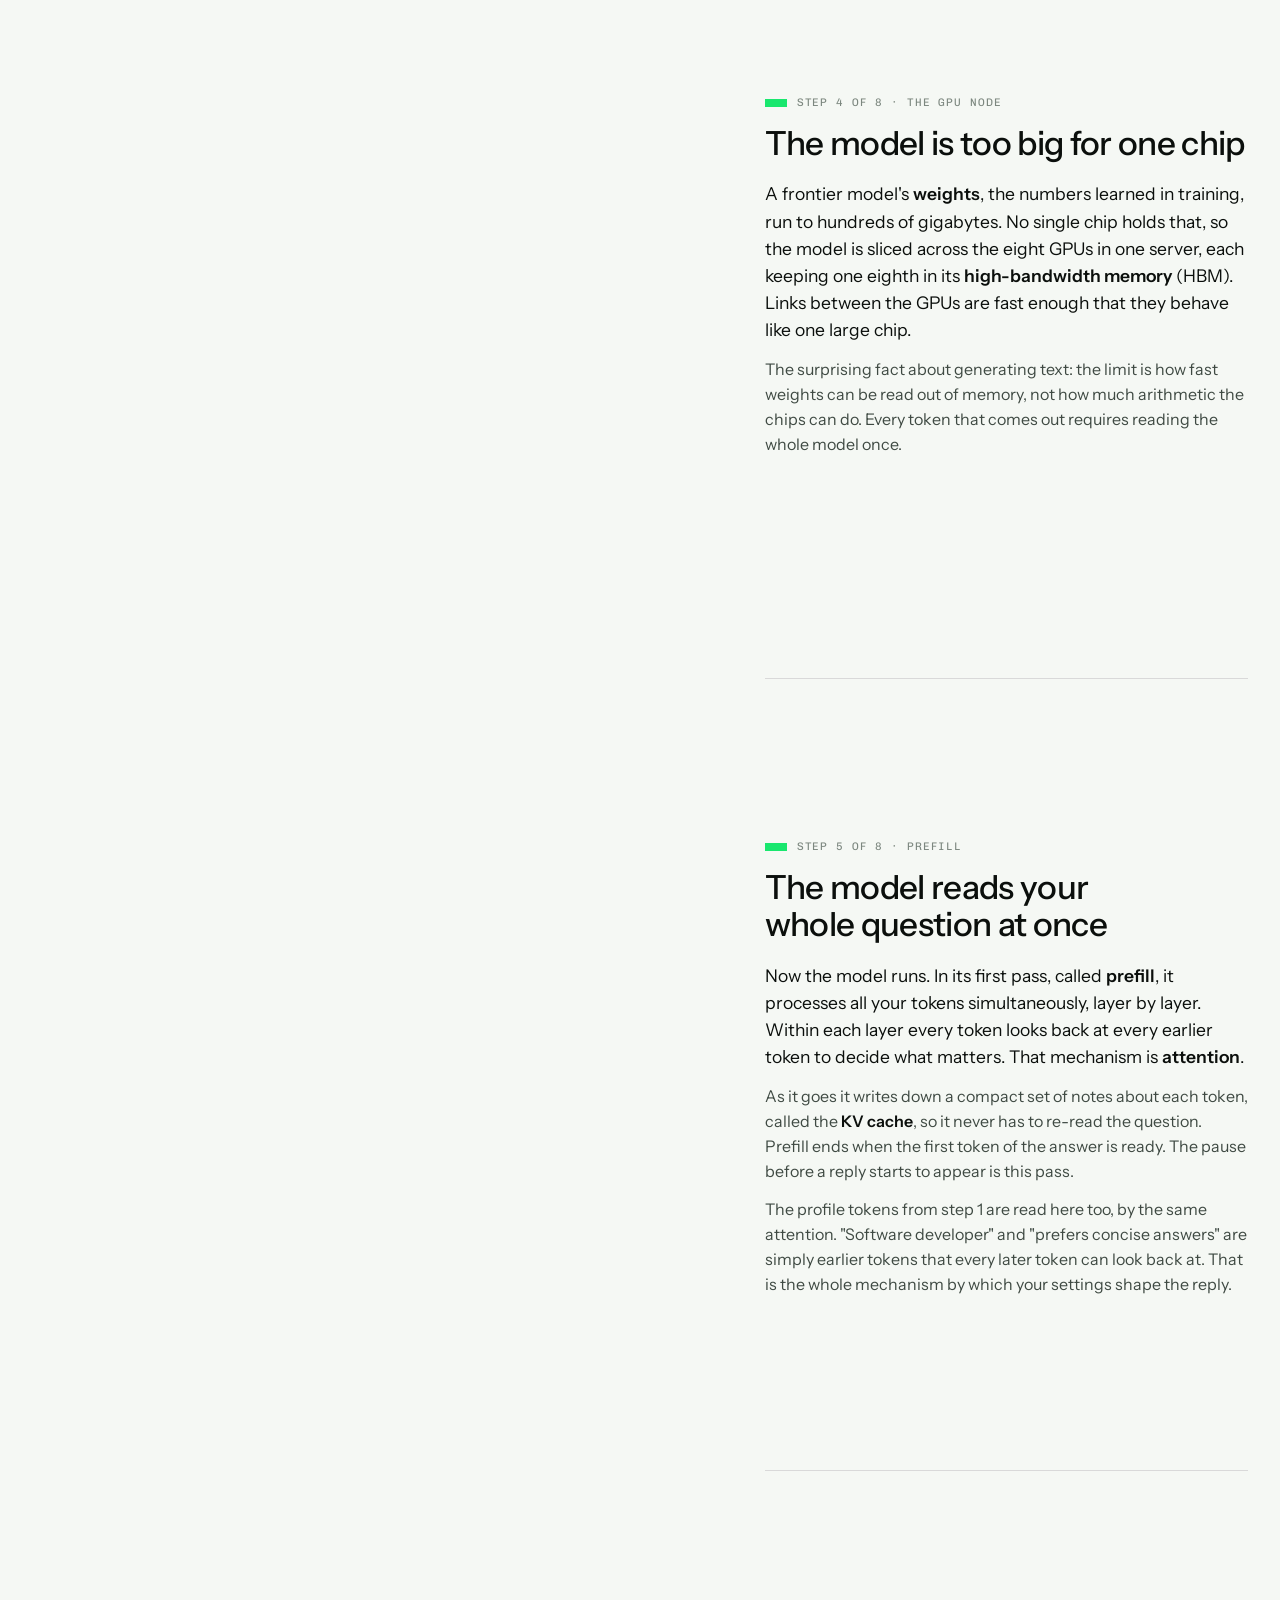
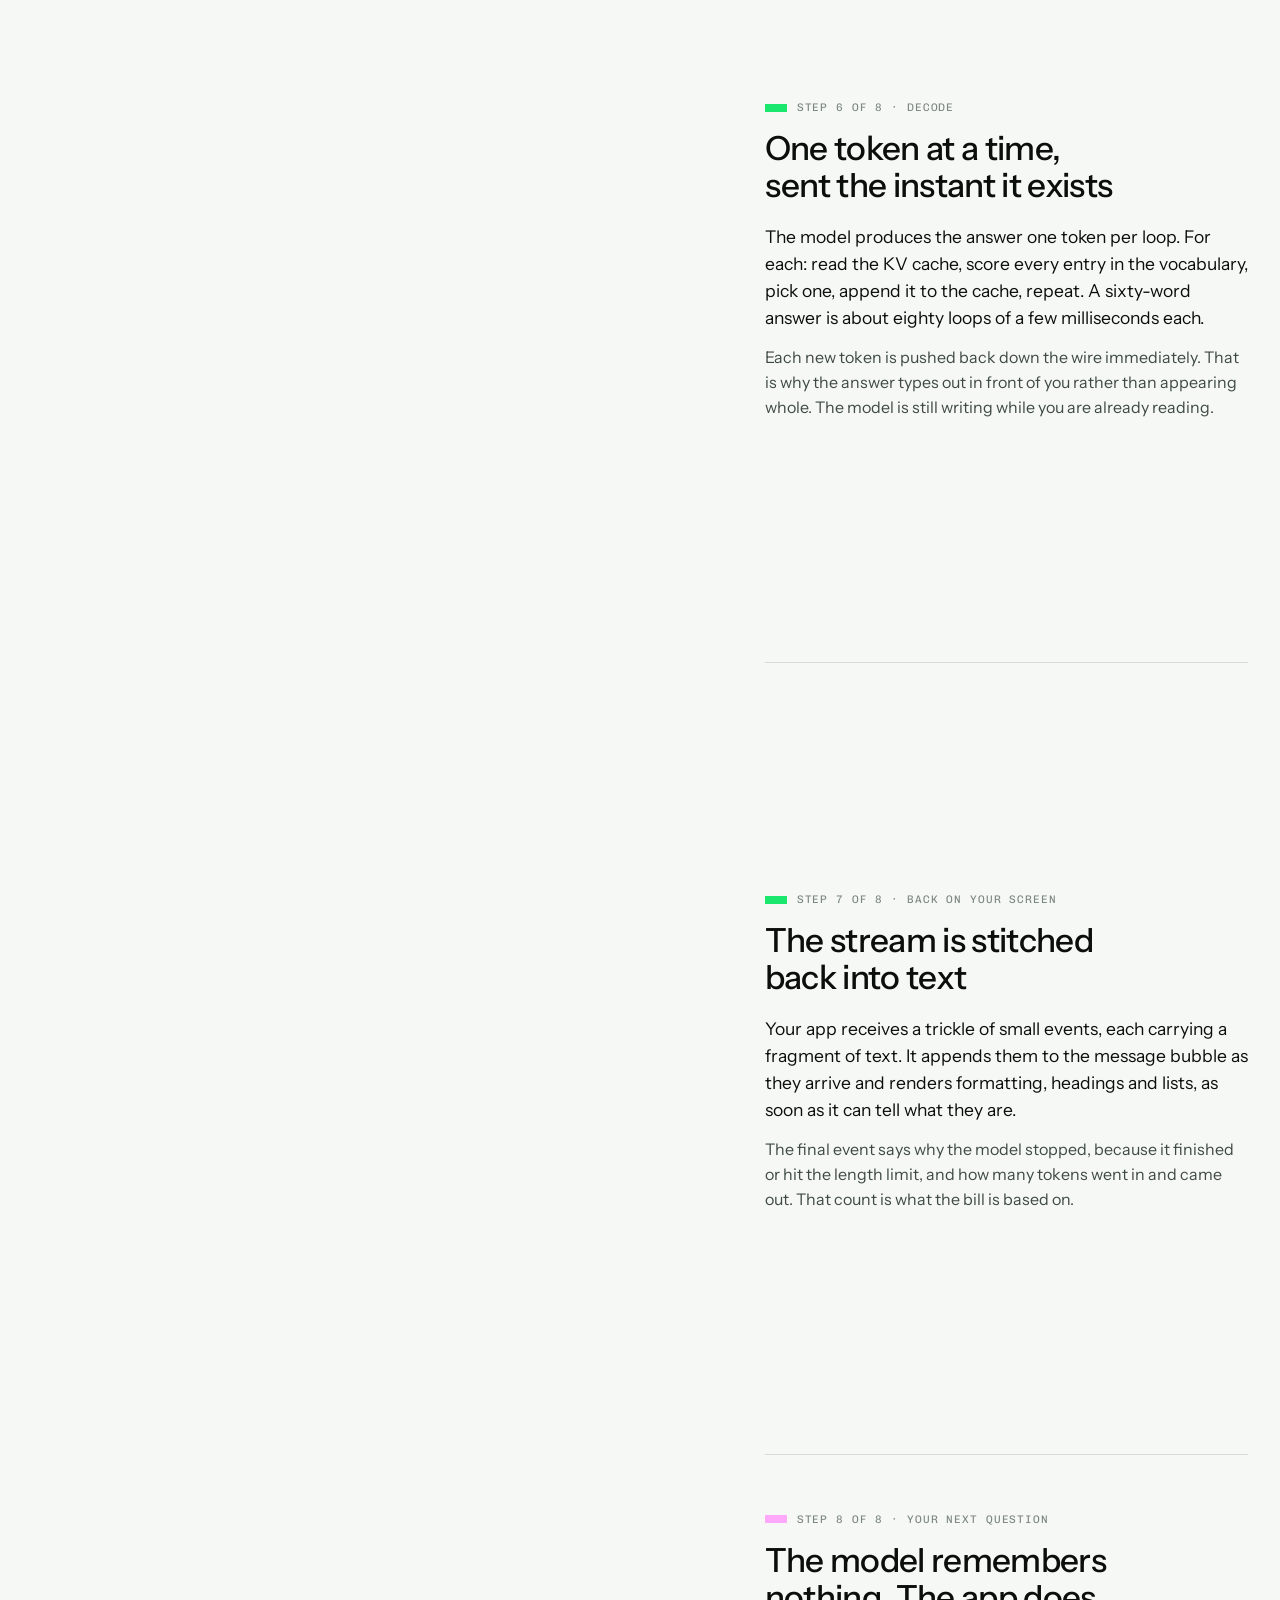
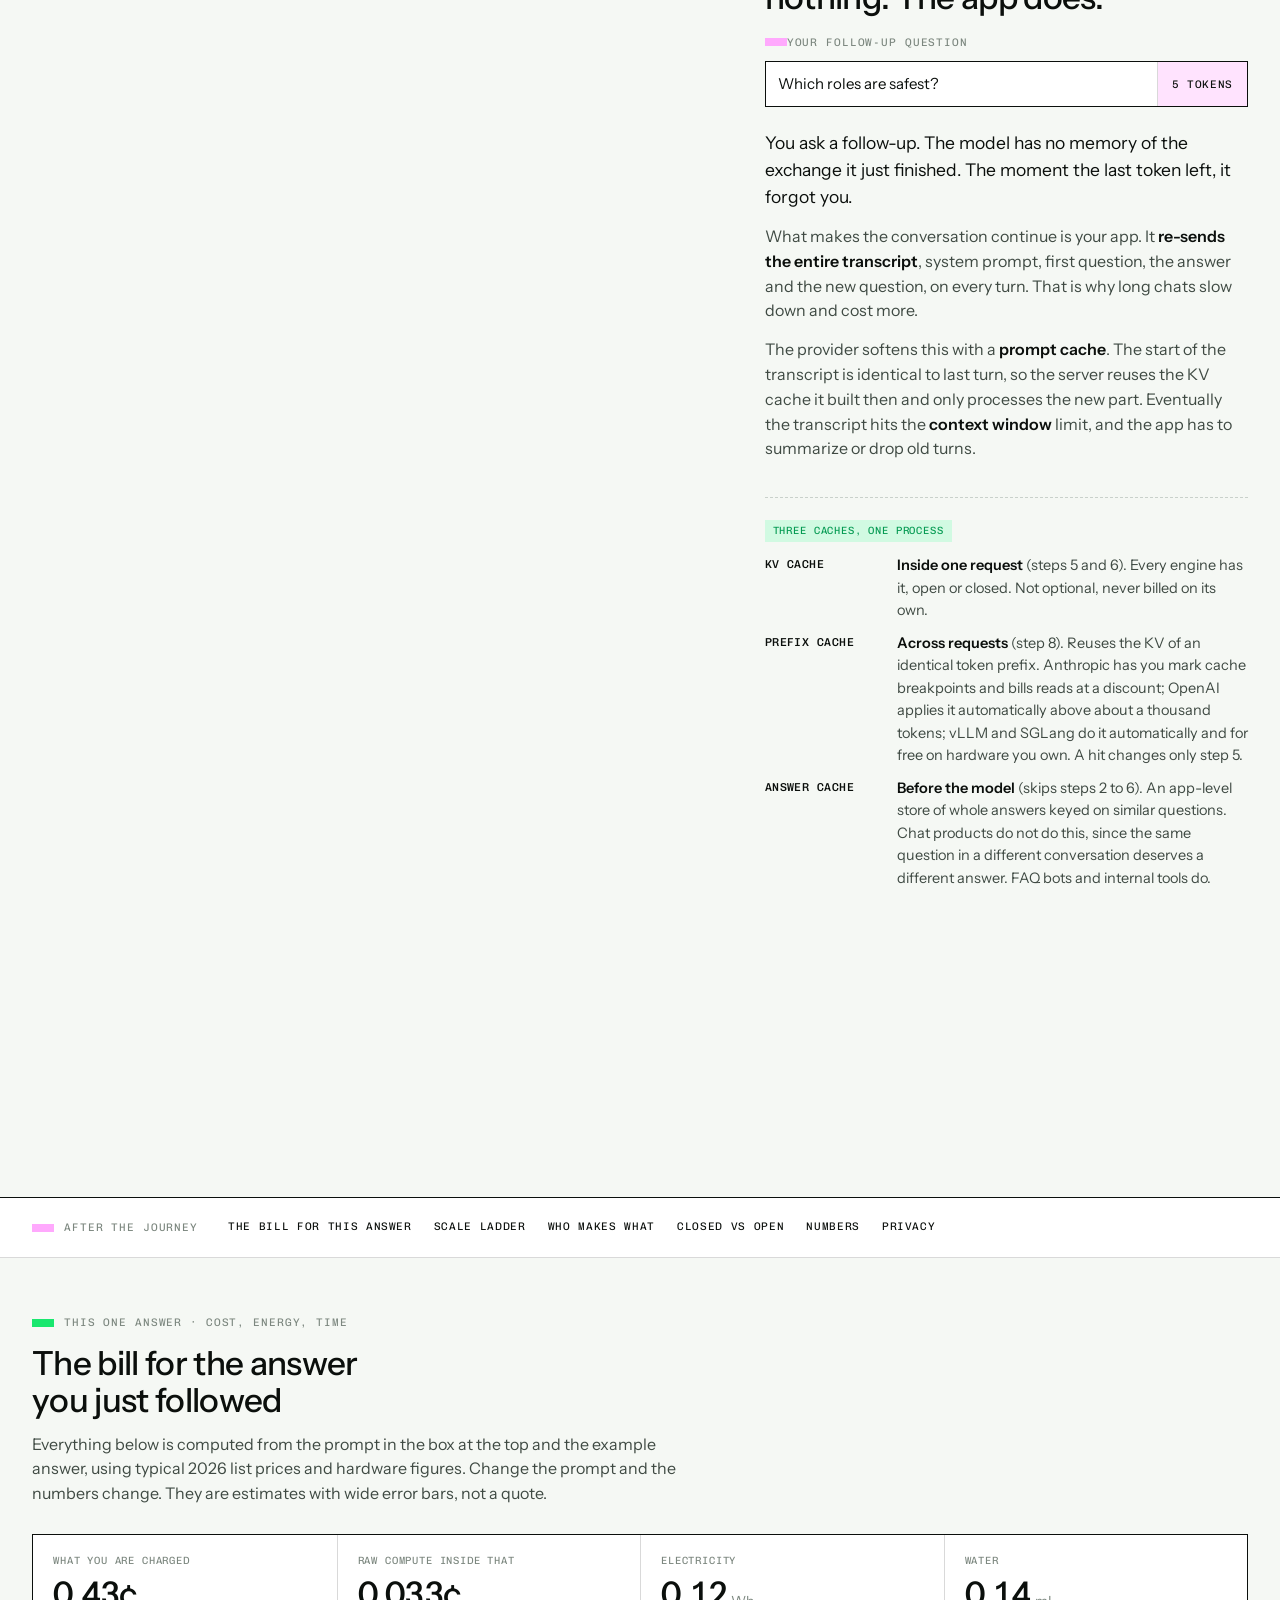
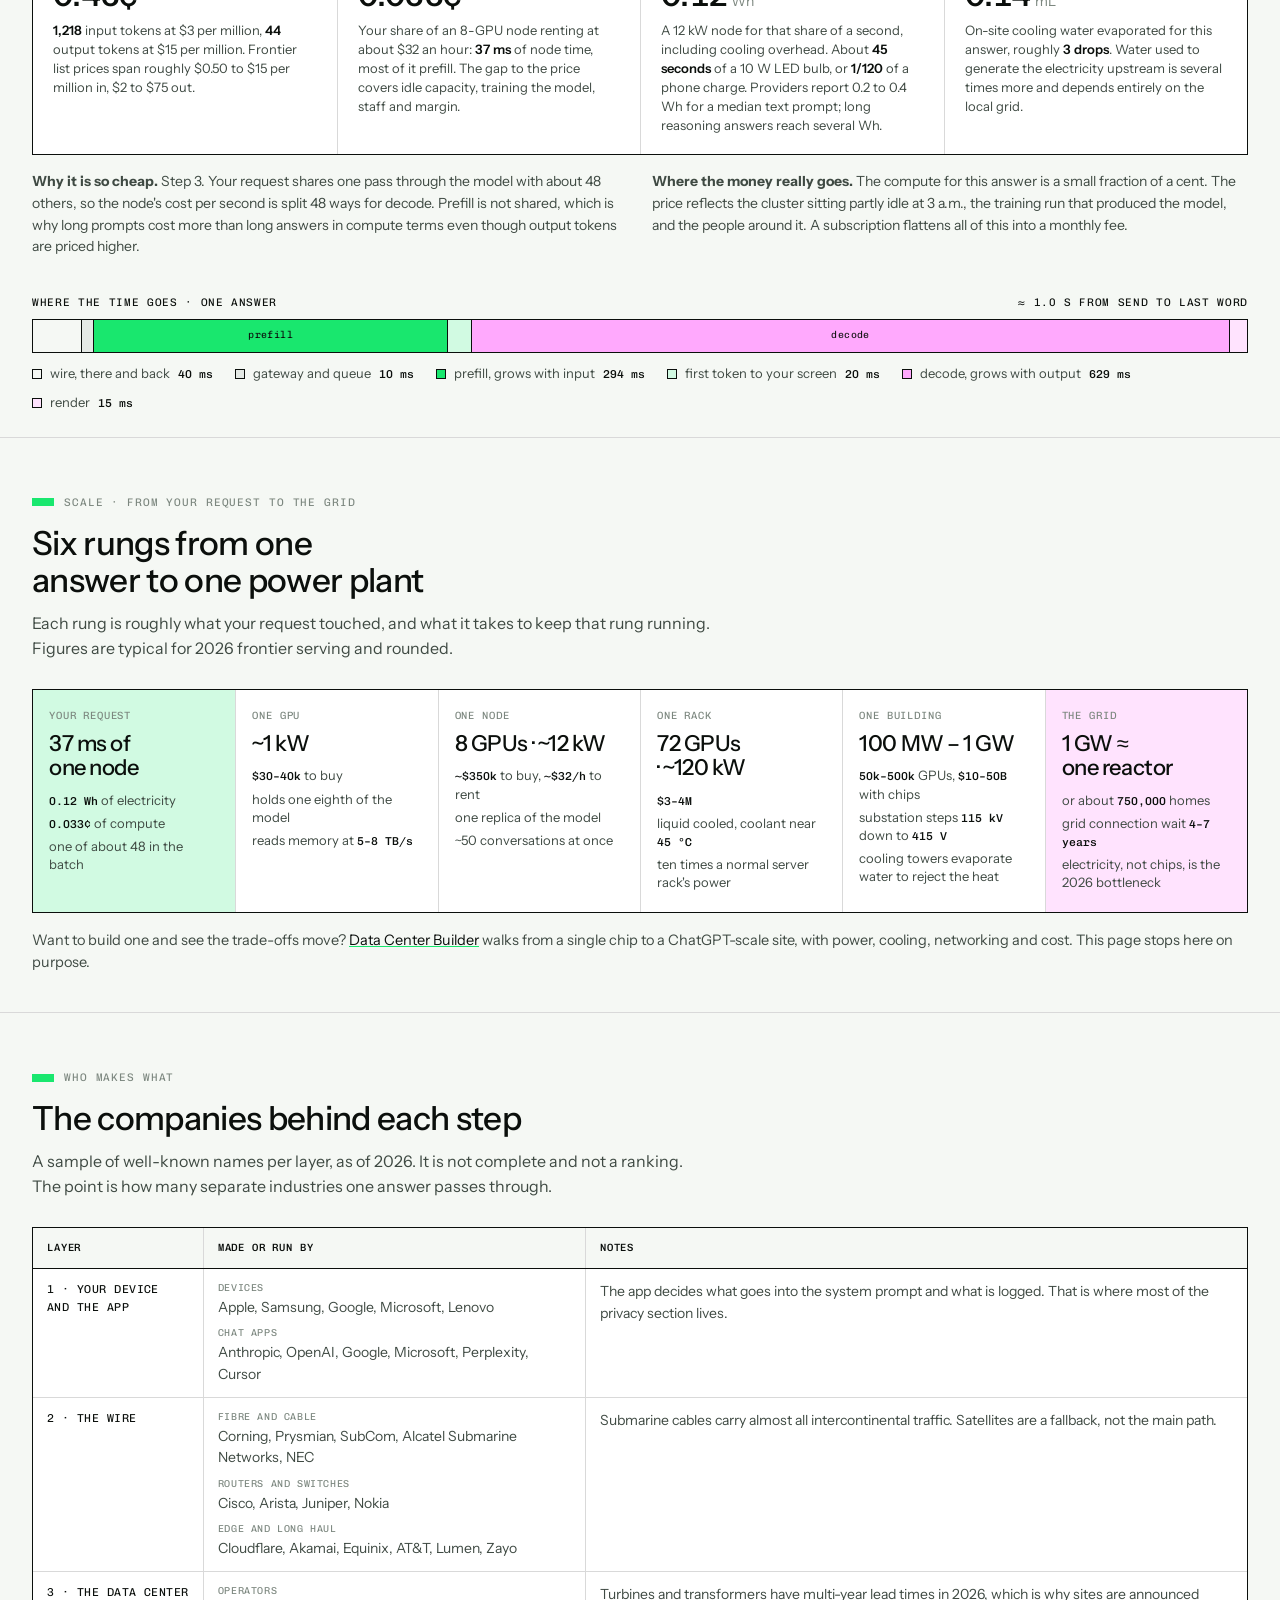
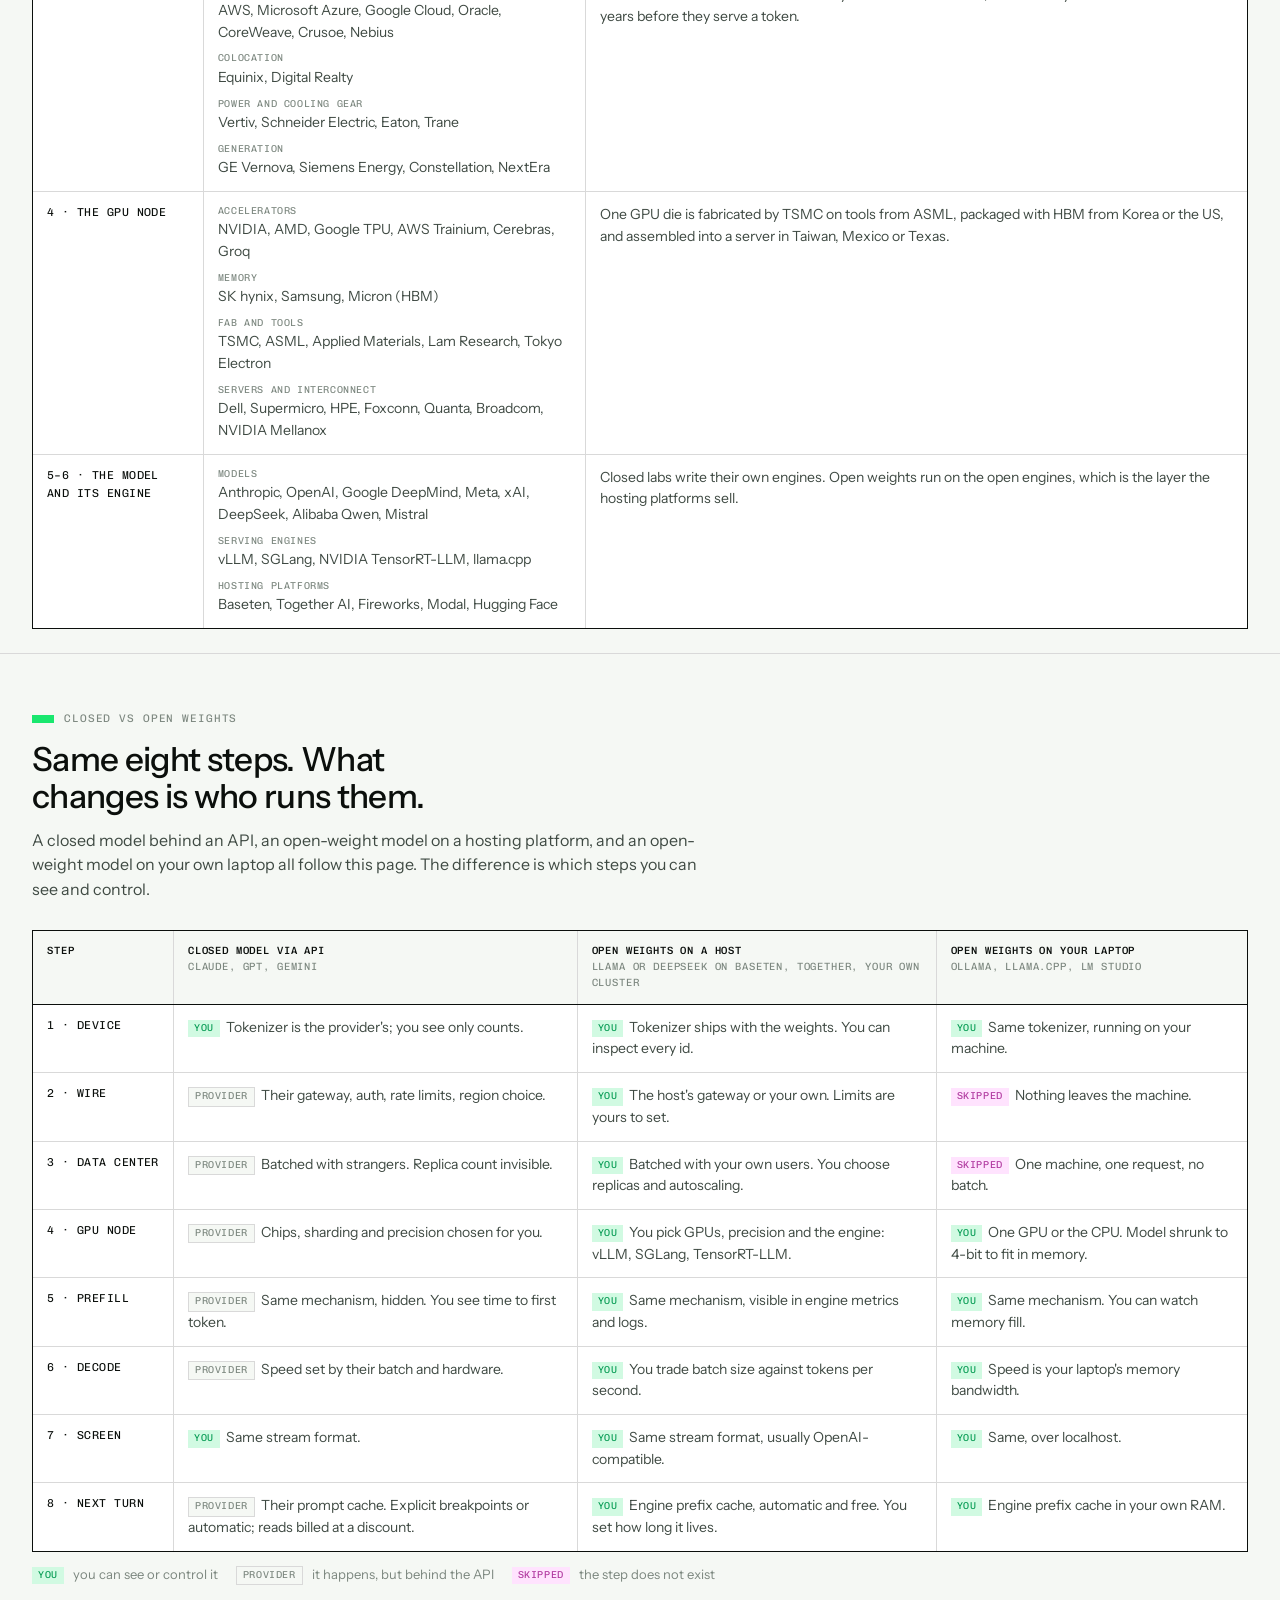
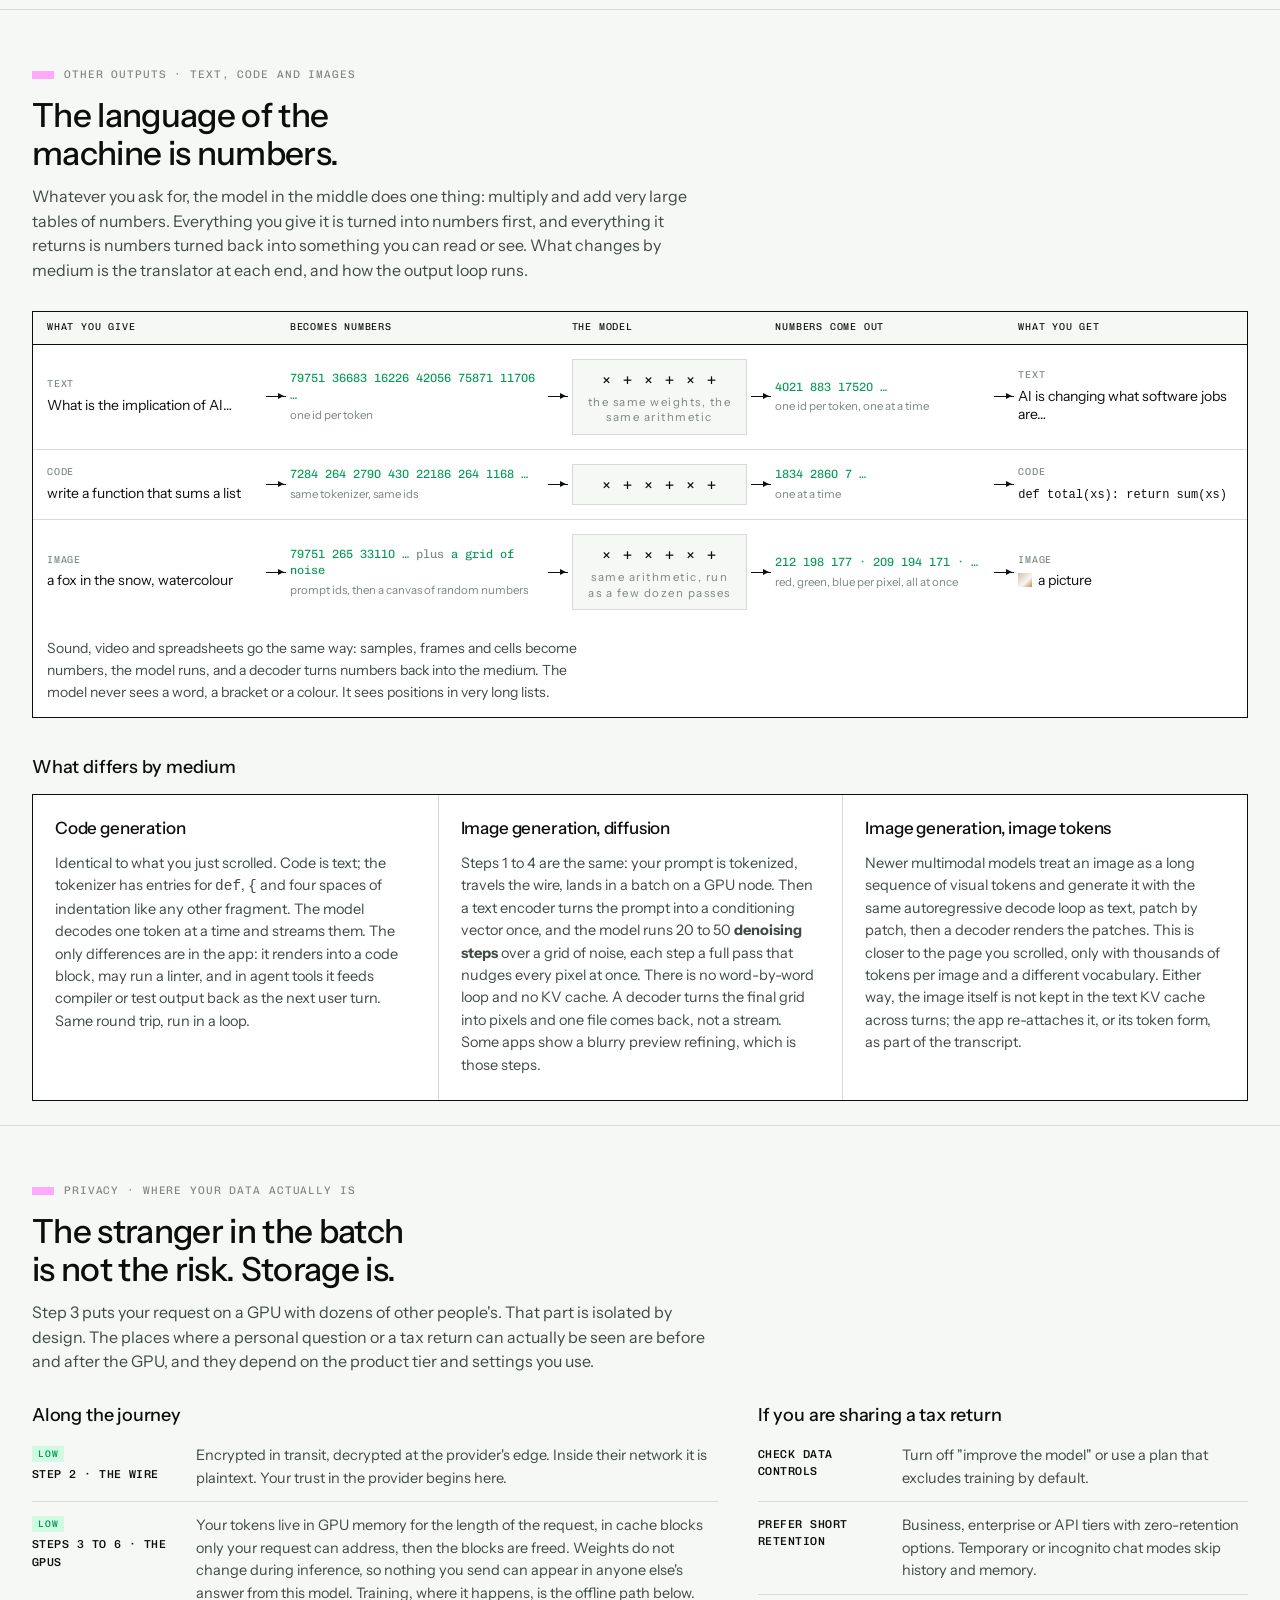
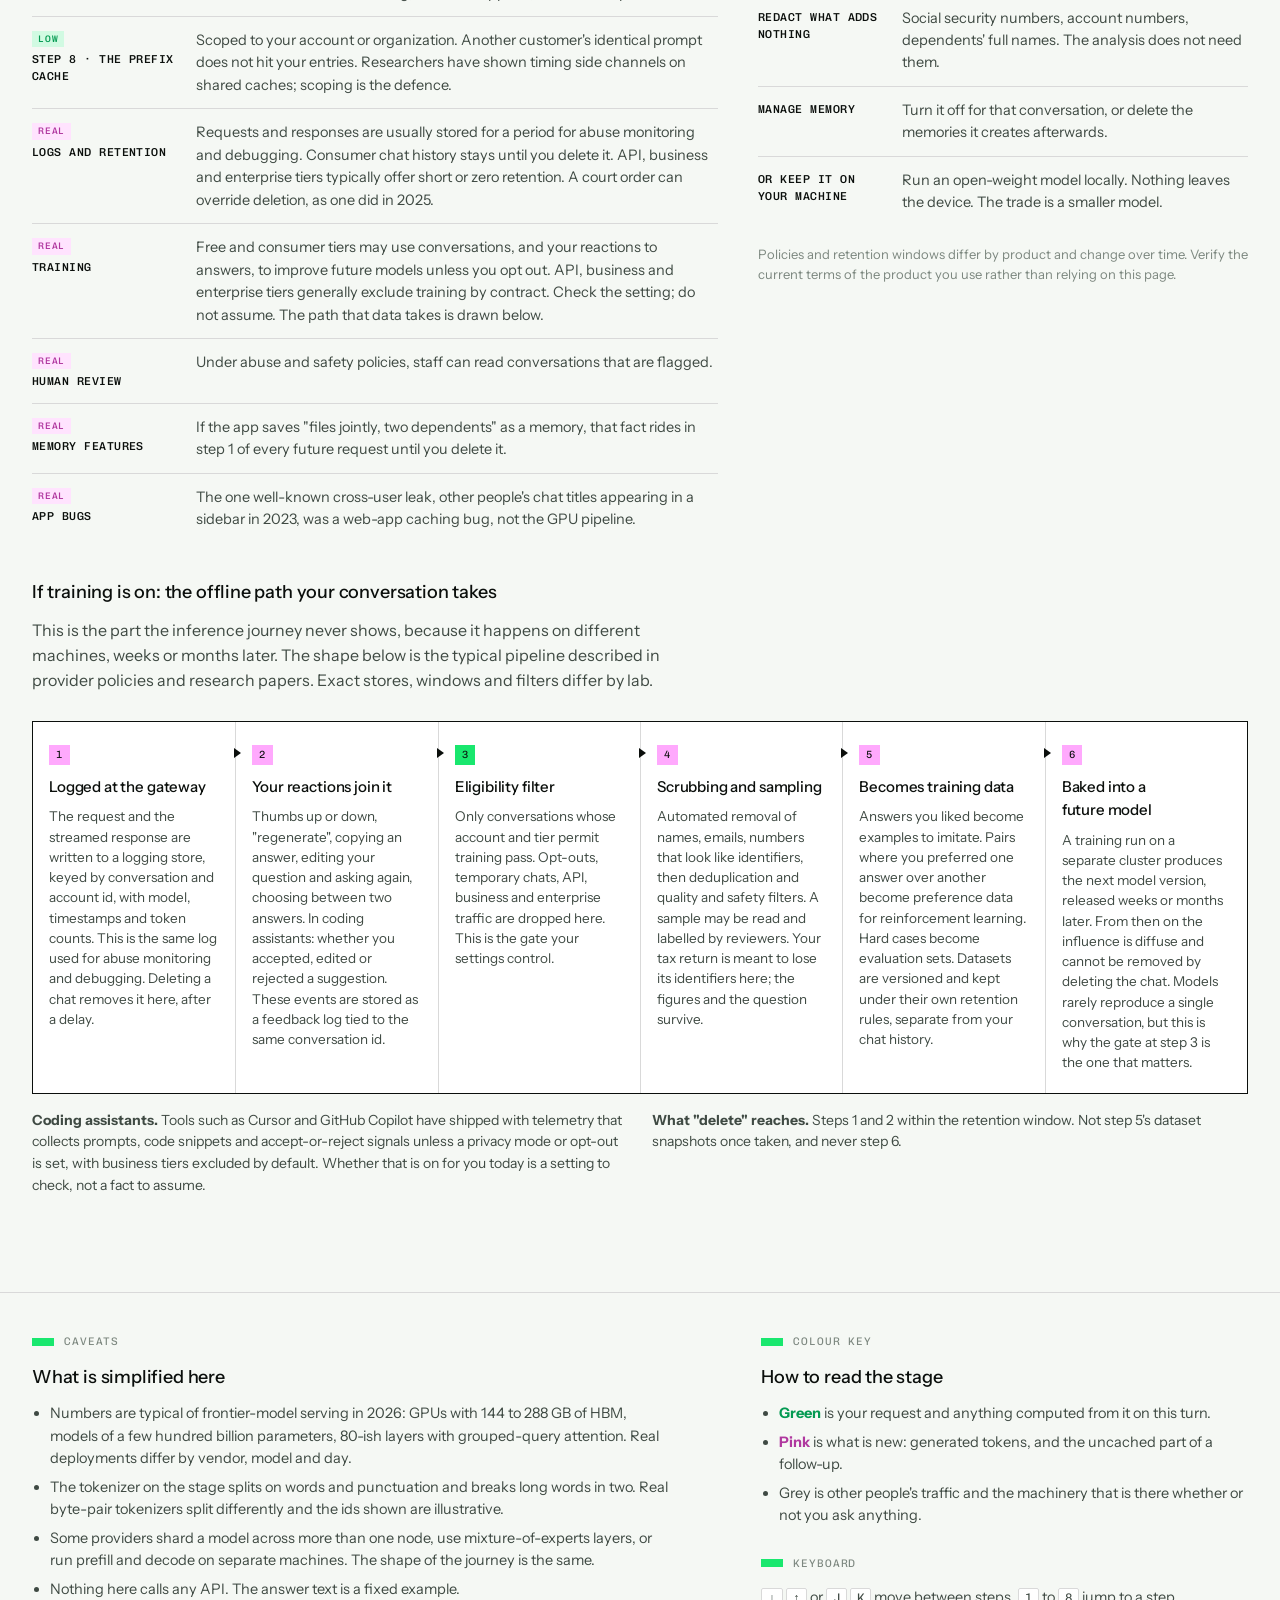
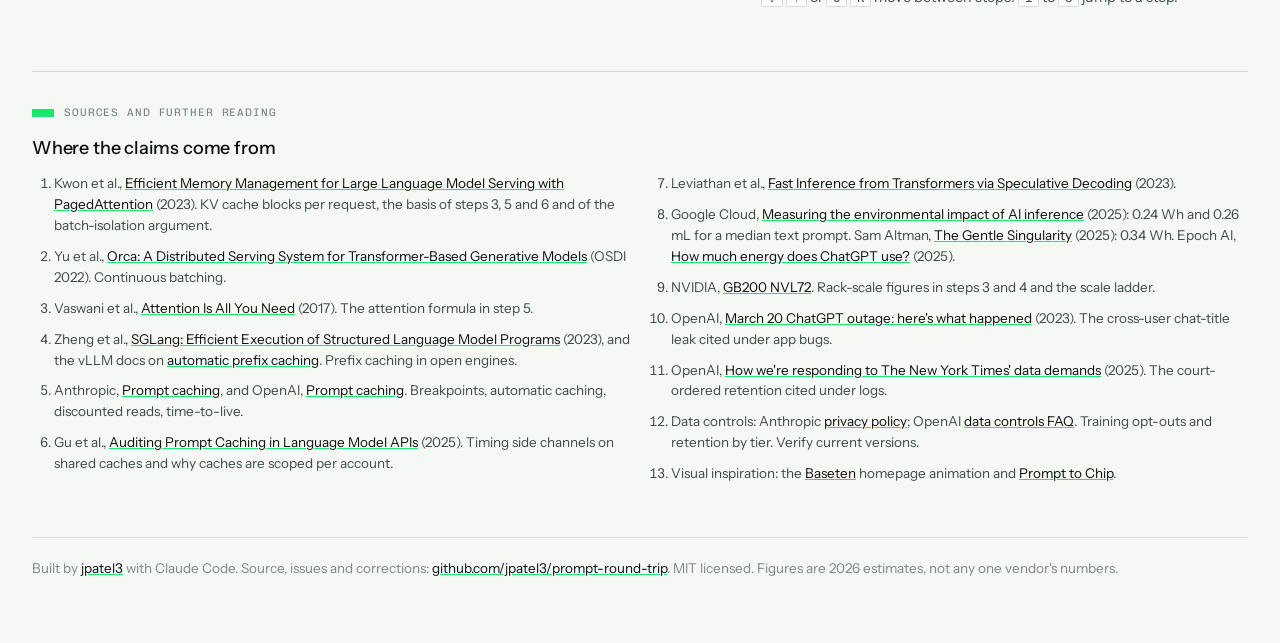
==== commit ba260720: "Share metadata, social card, favicon, sources and license, phone fixes, keyboard nav, editable follo" ====
--- a/index.html
+++ b/index.html
@@ -5,6 +5,21 @@
 <meta name="viewport" content="width=device-width, initial-scale=1">
 <title>Prompt Round Trip</title>
 <meta name="description" content="Follow one chat prompt from your keyboard through the network, the data center, the GPU, prefill and decode, and back to your screen. Then see how the next question knows about the last.">
+<link rel="canonical" href="https://jpatel3.github.io/prompt-round-trip/">
+<meta property="og:type" content="article">
+<meta property="og:site_name" content="Prompt Round Trip">
+<meta property="og:title" content="Prompt Round Trip: where your question goes">
+<meta property="og:description" content="An interactive explainer that follows one prompt to Claude or ChatGPT from your keyboard to the GPU and back: tokens, the wire, batching, the KV cache, decode, and why the next question knows about the last.">
+<meta property="og:url" content="https://jpatel3.github.io/prompt-round-trip/">
+<meta property="og:image" content="https://jpatel3.github.io/prompt-round-trip/docs/social-card.png">
+<meta property="og:image:width" content="1200">
+<meta property="og:image:height" content="630">
+<meta property="og:image:alt" content="Isometric diagram of a prompt's journey: tokens flowing along a wire into a GPU node, with a KV cache filling up">
+<meta name="twitter:card" content="summary_large_image">
+<meta name="twitter:title" content="Prompt Round Trip: where your question goes">
+<meta name="twitter:description" content="Follow one prompt from your keyboard to the GPU and back. Tokens, the wire, batching, the KV cache, decode, and why the next question knows about the last.">
+<meta name="twitter:image" content="https://jpatel3.github.io/prompt-round-trip/docs/social-card.png">
+<link rel="icon" href="data:image/svg+xml,%3Csvg xmlns='http://www.w3.org/2000/svg' viewBox='0 0 64 64'%3E%3Crect width='64' height='64' rx='10' fill='%23F5F8F4'/%3E%3Crect x='10' y='22' width='30' height='12' fill='%2319E76E'/%3E%3Crect x='42' y='30' width='12' height='6' fill='%23FFA9FD'/%3E%3Cpath d='M10 44h44' stroke='%230B0F0C' stroke-width='2'/%3E%3C/svg%3E">
 <link rel="preconnect" href="https://fonts.googleapis.com">
 <link rel="preconnect" href="https://fonts.gstatic.com" crossorigin>
 <link rel="stylesheet" href="https://fonts.googleapis.com/css2?family=Chivo+Mono:wght@400;500&family=Instrument+Sans:wght@400;500;600&display=swap">
@@ -74,6 +89,10 @@
   background:var(--green-tint);
 }
 .prompt-field .hint{font-size:13px;color:var(--muted);margin:8px 0 0}
+.prompt-field .count.pink{background:var(--pink-tint)}
+.followup-field{margin:0 0 22px;max-width:var(--measure)}
+.followup-field input{font-size:15px;padding:10px 12px}
+.followup-field input:focus-visible{box-shadow:inset 0 0 0 2px var(--pink)}
 .depth{display:flex;align-items:center;gap:14px;flex-wrap:wrap}
 .depth .seg{display:inline-flex;border:1px solid var(--ink)}
 .depth button{
@@ -119,6 +138,8 @@
 .depth-nav a[aria-current="step"]{color:var(--ink)}
 .depth-nav a[aria-current="step"]::before{width:22px;background:var(--green);height:3px}
 .depth-nav a:hover{color:var(--ink)}
+.step-pill{display:none;position:absolute;top:10px;right:10px;z-index:3;font-family:var(--mono);font-size:10.5px;letter-spacing:.06em;text-transform:uppercase;background:var(--ink);color:var(--paper);padding:5px 9px}
+@media (max-width: 1100px){.stage{position:sticky}.step-pill{display:block}}
 .depth-nav li.more{margin-top:10px;padding-top:10px;border-top:1px solid var(--grid)}
 .depth-nav li.more a::before{background:var(--pink);width:14px}
 
@@ -311,6 +332,15 @@
 footer p, footer li{font-size:14.5px;color:var(--ink-2);max-width:var(--measure)}
 footer ul{padding-left:18px;margin:0}
 footer li{margin-bottom:6px}
+footer .sources{grid-column:1 / -1;border-top:1px solid var(--grid);padding-top:32px}
+footer .sources ol{margin:0;padding-left:22px;columns:2;column-gap:40px}
+footer .sources li{break-inside:avoid;font-size:13.5px;margin-bottom:10px;max-width:none}
+footer .sources a{color:var(--ink);text-decoration-color:var(--green)}
+footer .credits{grid-column:1 / -1;border-top:1px solid var(--grid);padding-top:20px}
+footer .credits p{font-size:13.5px;color:var(--muted);max-width:none;margin:0}
+footer .credits a{color:var(--ink);text-decoration-color:var(--green)}
+footer code{font-family:var(--mono);font-size:.86em;background:var(--paper);border:1px solid var(--grid);padding:1px 6px;border-radius:2px}
+@media (max-width: 900px){footer .sources ol{columns:1}}
 
 /* ---------- responsive ---------- */
 @media (max-width: 1100px){
@@ -388,6 +418,7 @@
         <li><a href="#step-8" data-step="8">Next turn</a></li>
         <li class="more"><a href="#after-nav">After ↓</a></li>
       </ol>
+      <div class="step-pill" id="step-pill" aria-live="polite">1 / 8 · Device</div>
       <svg id="stage" viewBox="0 0 800 640" role="img" aria-label="Animated diagram of the current step in the journey of a prompt through an AI system">
         <defs>
           <marker id="arr" viewBox="0 0 10 10" refX="9" refY="5" markerWidth="7" markerHeight="7" orient="auto-start-reverse">
@@ -588,6 +619,13 @@
       <article class="step" id="step-8" data-step="8">
         <div class="eyebrow pink">Step 8 of 8 · your next question</div>
         <h2>The model remembers nothing. The app does.</h2>
+        <div class="prompt-field followup-field">
+          <label class="eyebrow pink" for="followup">Your follow-up question</label>
+          <div class="field">
+            <input id="followup" type="text" value="Which roles are safest?" spellcheck="false" autocomplete="off" maxlength="120">
+            <span class="count pink" id="fupcount">5 tokens</span>
+          </div>
+        </div>
         <div class="plain">
           <span class="as">Think of it as</span>
           <p>The helpers forget everything the moment they finish. When you ask another question, your app hands over the whole conversation again. Because the beginning is the same as last time, the kitchen reuses its old sticky notes and only reads the new part.</p>
@@ -980,6 +1018,30 @@
         <li><strong style="color:var(--pink-ink)">Pink</strong> is what is new: generated tokens, and the uncached part of a follow-up.</li>
         <li>Grey is other people's traffic and the machinery that is there whether or not you ask anything.</li>
       </ul>
+      <div class="eyebrow" style="margin-top:28px">Keyboard</div>
+      <p><code>↓</code> <code>↑</code> or <code>J</code> <code>K</code> move between steps. <code>1</code> to <code>8</code> jump to a step.</p>
+    </div>
+    <div class="sources">
+      <div class="eyebrow">Sources and further reading</div>
+      <h3>Where the claims come from</h3>
+      <ol>
+        <li>Kwon et al., <a href="https://arxiv.org/abs/2309.06180">Efficient Memory Management for Large Language Model Serving with PagedAttention</a> (2023). KV cache blocks per request, the basis of steps 3, 5 and 6 and of the batch-isolation argument.</li>
+        <li>Yu et al., <a href="https://www.usenix.org/conference/osdi22/presentation/yu">Orca: A Distributed Serving System for Transformer-Based Generative Models</a> (OSDI 2022). Continuous batching.</li>
+        <li>Vaswani et al., <a href="https://arxiv.org/abs/1706.03762">Attention Is All You Need</a> (2017). The attention formula in step 5.</li>
+        <li>Zheng et al., <a href="https://arxiv.org/abs/2312.07104">SGLang: Efficient Execution of Structured Language Model Programs</a> (2023), and the vLLM docs on <a href="https://docs.vllm.ai/en/latest/features/automatic_prefix_caching.html">automatic prefix caching</a>. Prefix caching in open engines.</li>
+        <li>Anthropic, <a href="https://docs.anthropic.com/en/docs/build-with-claude/prompt-caching">Prompt caching</a>, and OpenAI, <a href="https://platform.openai.com/docs/guides/prompt-caching">Prompt caching</a>. Breakpoints, automatic caching, discounted reads, time-to-live.</li>
+        <li>Gu et al., <a href="https://arxiv.org/abs/2502.07776">Auditing Prompt Caching in Language Model APIs</a> (2025). Timing side channels on shared caches and why caches are scoped per account.</li>
+        <li>Leviathan et al., <a href="https://arxiv.org/abs/2211.17192">Fast Inference from Transformers via Speculative Decoding</a> (2023).</li>
+        <li>Google Cloud, <a href="https://cloud.google.com/blog/products/infrastructure/measuring-the-environmental-impact-of-ai-inference">Measuring the environmental impact of AI inference</a> (2025): 0.24 Wh and 0.26 mL for a median text prompt. Sam Altman, <a href="https://blog.samaltman.com/the-gentle-singularity">The Gentle Singularity</a> (2025): 0.34 Wh. Epoch AI, <a href="https://epoch.ai/gradient-updates/how-much-energy-does-chatgpt-use">How much energy does ChatGPT use?</a> (2025).</li>
+        <li>NVIDIA, <a href="https://www.nvidia.com/en-us/data-center/gb200-nvl72/">GB200 NVL72</a>. Rack-scale figures in steps 3 and 4 and the scale ladder.</li>
+        <li>OpenAI, <a href="https://openai.com/index/march-20-chatgpt-outage/">March 20 ChatGPT outage: here's what happened</a> (2023). The cross-user chat-title leak cited under app bugs.</li>
+        <li>OpenAI, <a href="https://openai.com/index/response-to-nyt-data-demands/">How we're responding to The New York Times' data demands</a> (2025). The court-ordered retention cited under logs.</li>
+        <li>Data controls: Anthropic <a href="https://www.anthropic.com/legal/privacy">privacy policy</a>; OpenAI <a href="https://help.openai.com/en/articles/7730893-data-controls-faq">data controls FAQ</a>. Training opt-outs and retention by tier. Verify current versions.</li>
+        <li>Visual inspiration: the <a href="https://www.baseten.co/">Baseten</a> homepage animation and <a href="https://www.prompttochip.com/">Prompt to Chip</a>.</li>
+      </ol>
+    </div>
+    <div class="credits">
+      <p>Built by <a href="https://github.com/jpatel3">jpatel3</a> with Claude Code. Source, issues and corrections: <a href="https://github.com/jpatel3/prompt-round-trip">github.com/jpatel3/prompt-round-trip</a>. MIT licensed. Figures are 2026 estimates, not any one vendor's numbers.</p>
     </div>
   </div>
 </footer>
@@ -1170,7 +1232,7 @@
 
 /* ---------------- content ---------------- */
 const ANSWER = 'AI is changing what software jobs are more than how many there are. Routine code is increasingly generated, so the value shifts to framing problems, reviewing output, and owning systems end to end.';
-const FOLLOWUP = 'Which roles are safest?';
+let FOLLOWUP = 'Which roles are safest?';
 const PROVIDER_TOK = 904;   // the app's own instructions
 const PROFILE_TOK = 120;    // what you told it about yourself in settings
 const MEMORY_TOK = 180;     // saved facts from earlier chats
@@ -1795,9 +1857,11 @@
 /* ---------------- activation + loop ---------------- */
 let active = 0, tActive = 0;
 const navLinks = Array.from(document.querySelectorAll('#depth-nav a[data-step]'));
+const stepPill = document.getElementById('step-pill');
 function applyActive(){
   scenes.forEach((s, i) => s.g.classList.toggle('active', i === active));
   navLinks.forEach((a, i) => { if (i === active) a.setAttribute('aria-current', 'step'); else a.removeAttribute('aria-current'); });
+  if (stepPill && navLinks[active]) stepPill.textContent = (active + 1) + ' / 8 · ' + navLinks[active].textContent;
   if (reduce){ const s = scenes[active]; if (s){ s.streams.forEach(st => st.tick(0)); s.anims.forEach(a => a(7.3, 0)); } }
 }
 function setActive(i){
@@ -1818,7 +1882,10 @@
   if (ticking) return; ticking = true;
   requestAnimationFrame(() => {
     ticking = false;
-    const vh = window.innerHeight, pivot = vh * 0.5;
+    const vh = window.innerHeight;
+    // on phones the stage is pinned to the top, so switch as soon as a card's top passes the stage's bottom edge
+    const stageBox = document.getElementById('stage-wrap').getBoundingClientRect();
+    const pivot = window.innerWidth <= 900 ? Math.min(vh * 0.5, stageBox.bottom + 24) : vh * 0.5;
     let idx = 0;
     steps.forEach((st, i) => { if (st.getBoundingClientRect().top <= pivot) idx = i; });
     setActive(idx);
@@ -1826,6 +1893,20 @@
 }
 window.addEventListener('scroll', onScroll, {passive:true});
 window.addEventListener('resize', onScroll);
+
+/* keyboard: arrows or J/K move between steps, 1-8 jump */
+window.addEventListener('keydown', e => {
+  const t = e.target;
+  if (t && (t.tagName === 'INPUT' || t.tagName === 'TEXTAREA' || t.isContentEditable)) return;
+  if (e.metaKey || e.ctrlKey || e.altKey) return;
+  let target = null;
+  if (e.key === 'ArrowDown' || e.key === 'j' || e.key === 'J') target = Math.min(steps.length - 1, active + 1);
+  else if (e.key === 'ArrowUp' || e.key === 'k' || e.key === 'K') target = Math.max(0, active - 1);
+  else if (/^[1-8]$/.test(e.key)) target = parseInt(e.key, 10) - 1;
+  if (target === null) return;
+  e.preventDefault();
+  steps[target].scrollIntoView({behavior: reduce ? 'auto' : 'smooth', block: 'start'});
+});
 
 /* depth toggle */
 const depthBtns = Array.from(document.querySelectorAll('.depth button'));
@@ -1846,7 +1927,12 @@
   buildAll();
 }
 fsBtns.forEach(b => b.addEventListener('click', () => setFS(parseFloat(b.dataset.fs))));
-try { const sv = parseFloat(localStorage.getItem('prt-fs')); if (sv === 1.25 || sv === 1.5) FS = sv; fsBtns.forEach(b => b.setAttribute('aria-pressed', String(parseFloat(b.dataset.fs) === FS))); } catch(e){}
+try {
+  const sv = parseFloat(localStorage.getItem('prt-fs'));
+  if (sv === 1.25 || sv === 1.5 || sv === 1) FS = sv;
+  else if (matchMedia('(max-width: 700px)').matches) FS = 1.25; // phones: larger diagram text unless the visitor chose otherwise
+  fsBtns.forEach(b => b.setAttribute('aria-pressed', String(parseFloat(b.dataset.fs) === FS)));
+} catch(e){}
 
 /* prompt editing */
 const input = document.getElementById('prompt');
@@ -1862,6 +1948,19 @@
 input.addEventListener('input', () => { clearTimeout(deb); deb = setTimeout(onPrompt, 250); });
 count.textContent = TOK.length + ' tokens';
 
+/* follow-up editing (step 8) */
+const fup = document.getElementById('followup');
+const fupCount = document.getElementById('fupcount');
+let deb2 = null;
+function onFollowup(){
+  const v = fup.value.trim();
+  if (!v) return;
+  FOLLOWUP = v; FUP = tokenize(FOLLOWUP);
+  if (fupCount) fupCount.textContent = FUP.length + ' tokens';
+  buildAll();
+}
+if (fup){ fup.addEventListener('input', () => { clearTimeout(deb2); deb2 = setTimeout(onFollowup, 250); }); if (fupCount) fupCount.textContent = FUP.length + ' tokens'; }
+
 buildAll();
 onScroll();
 requestAnimationFrame(loop);
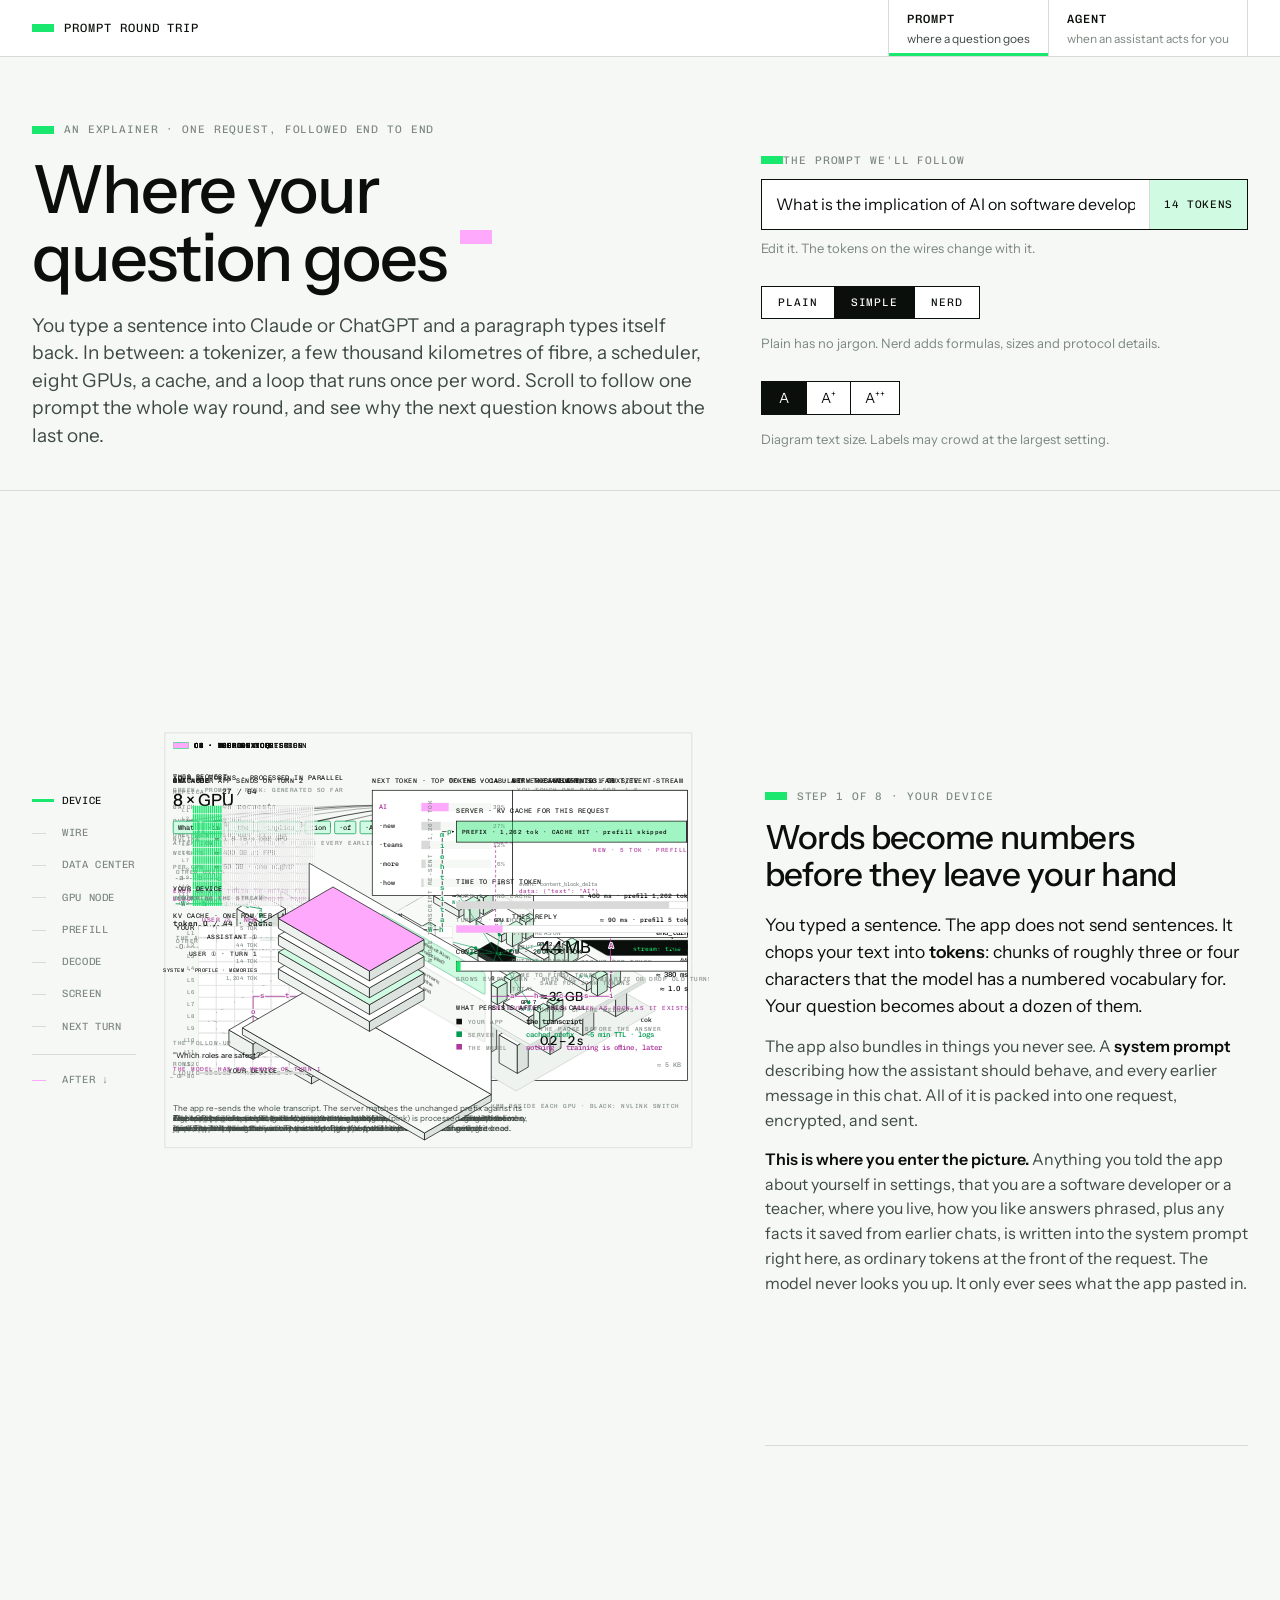
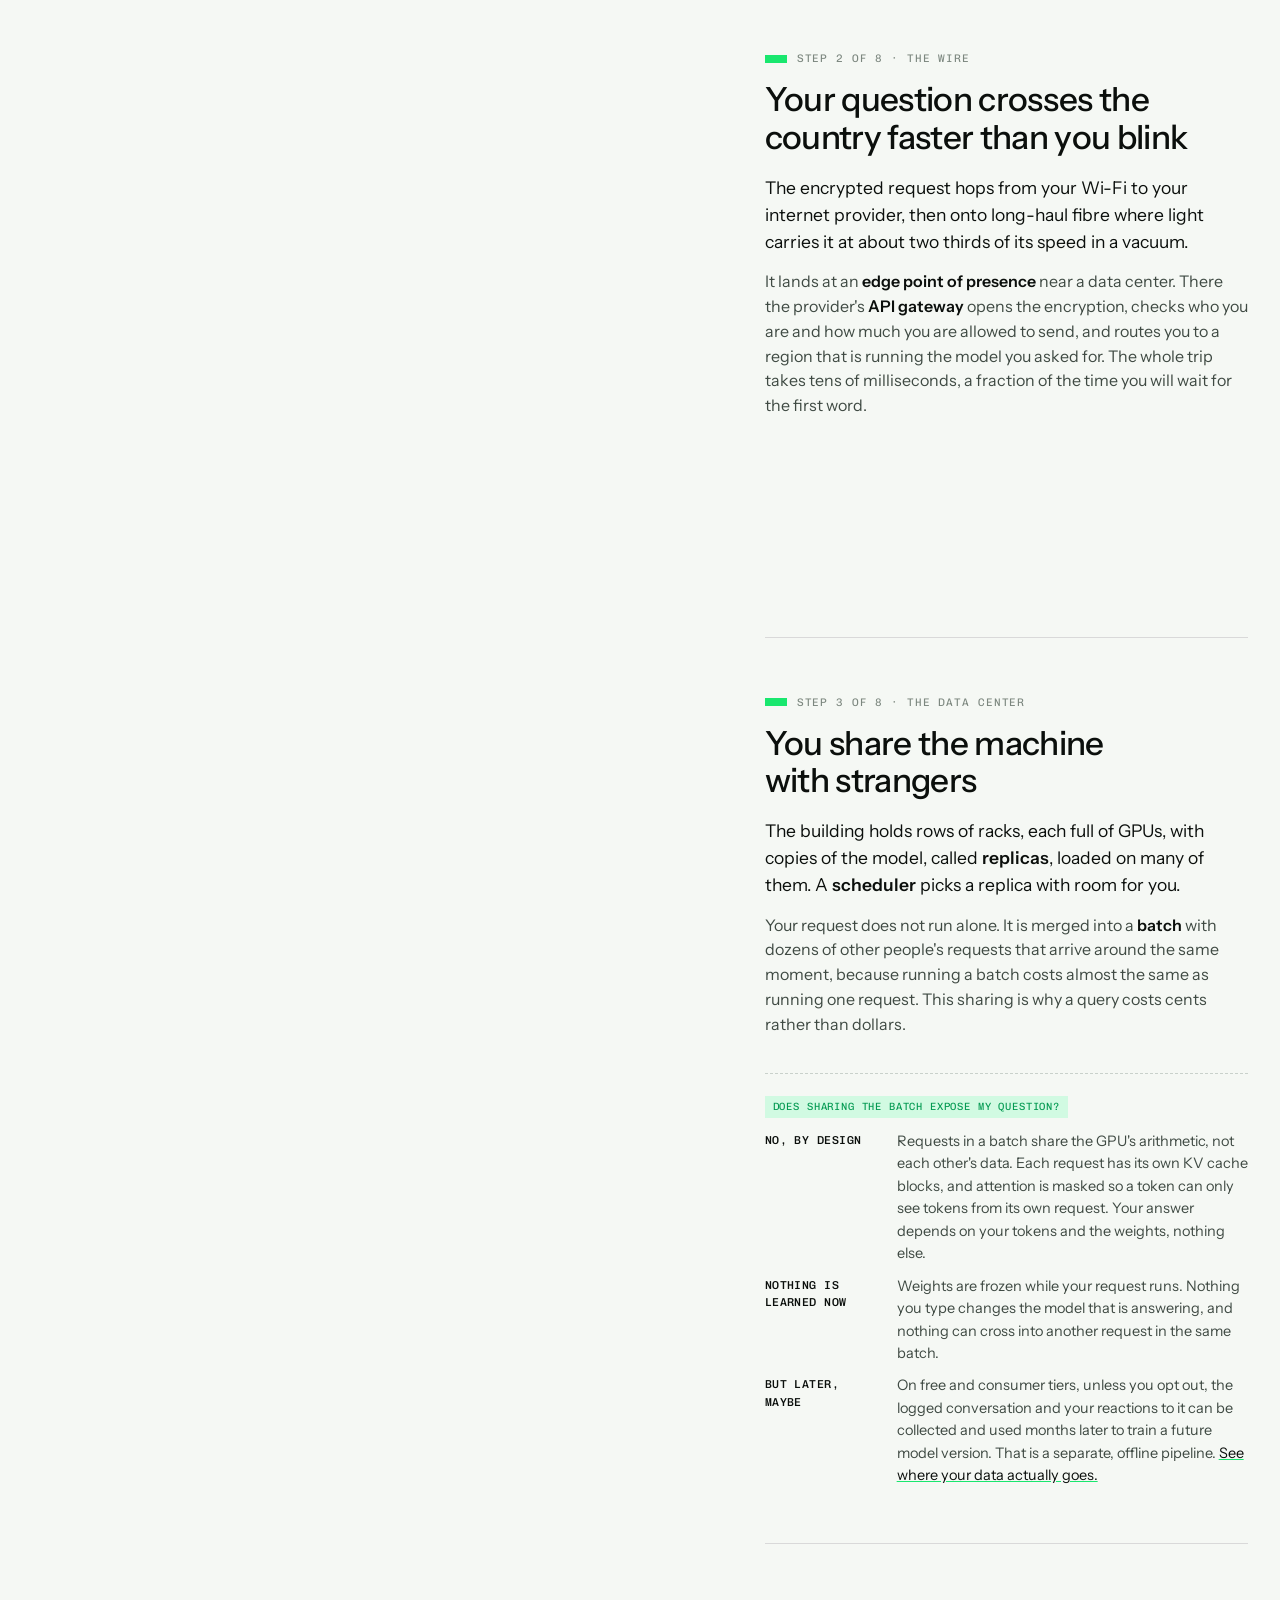
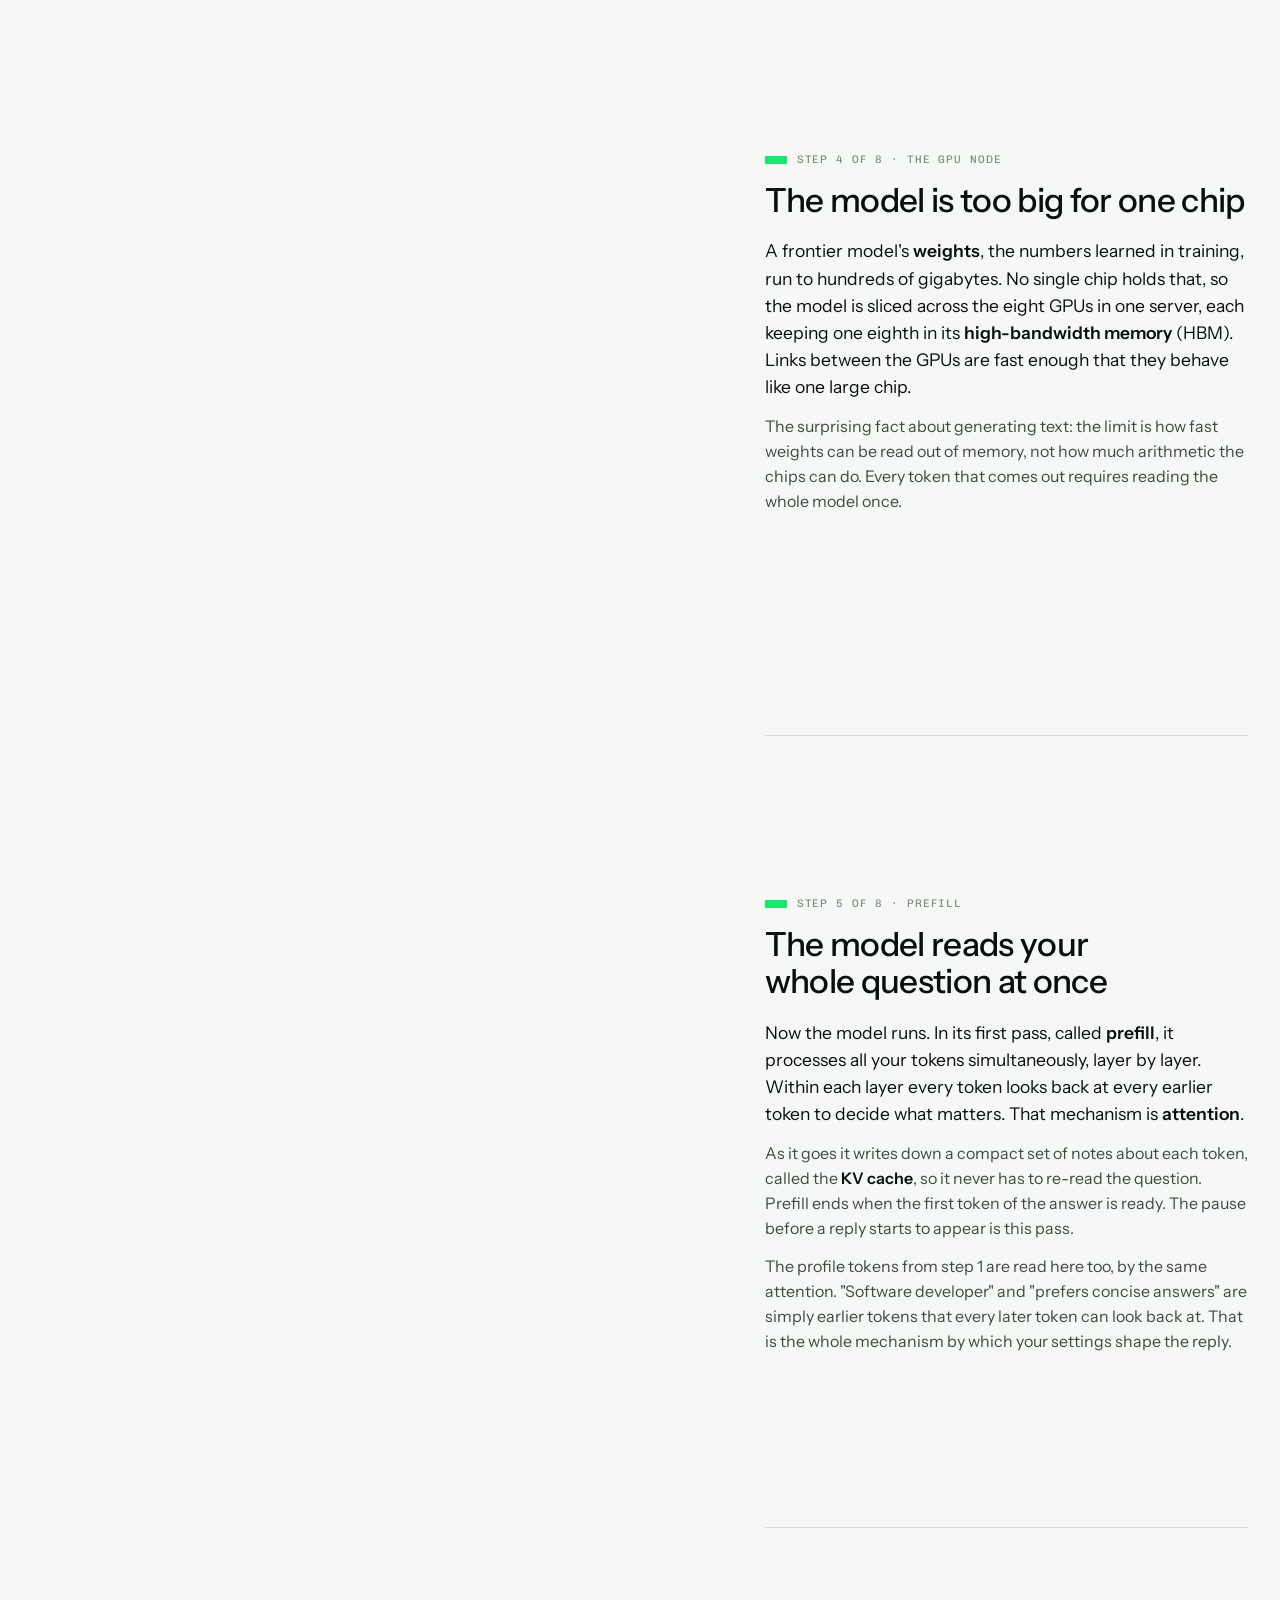
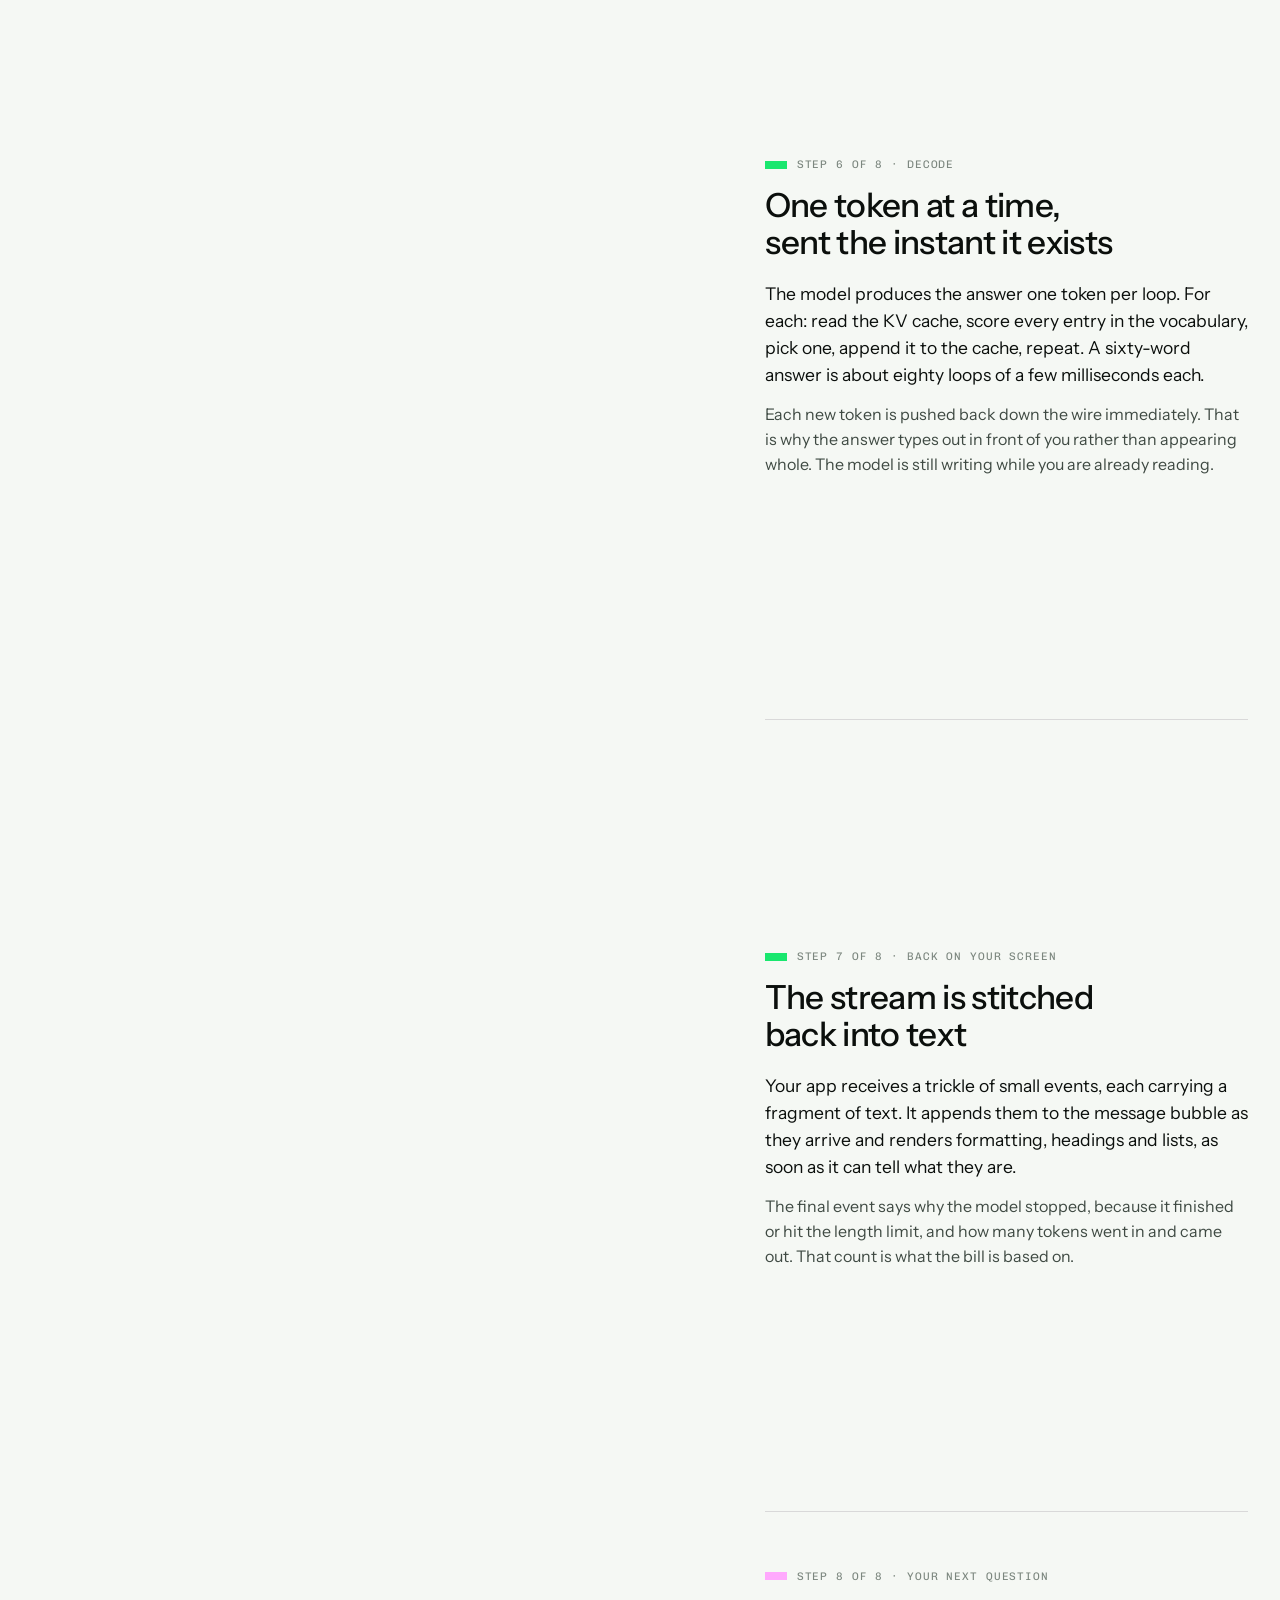
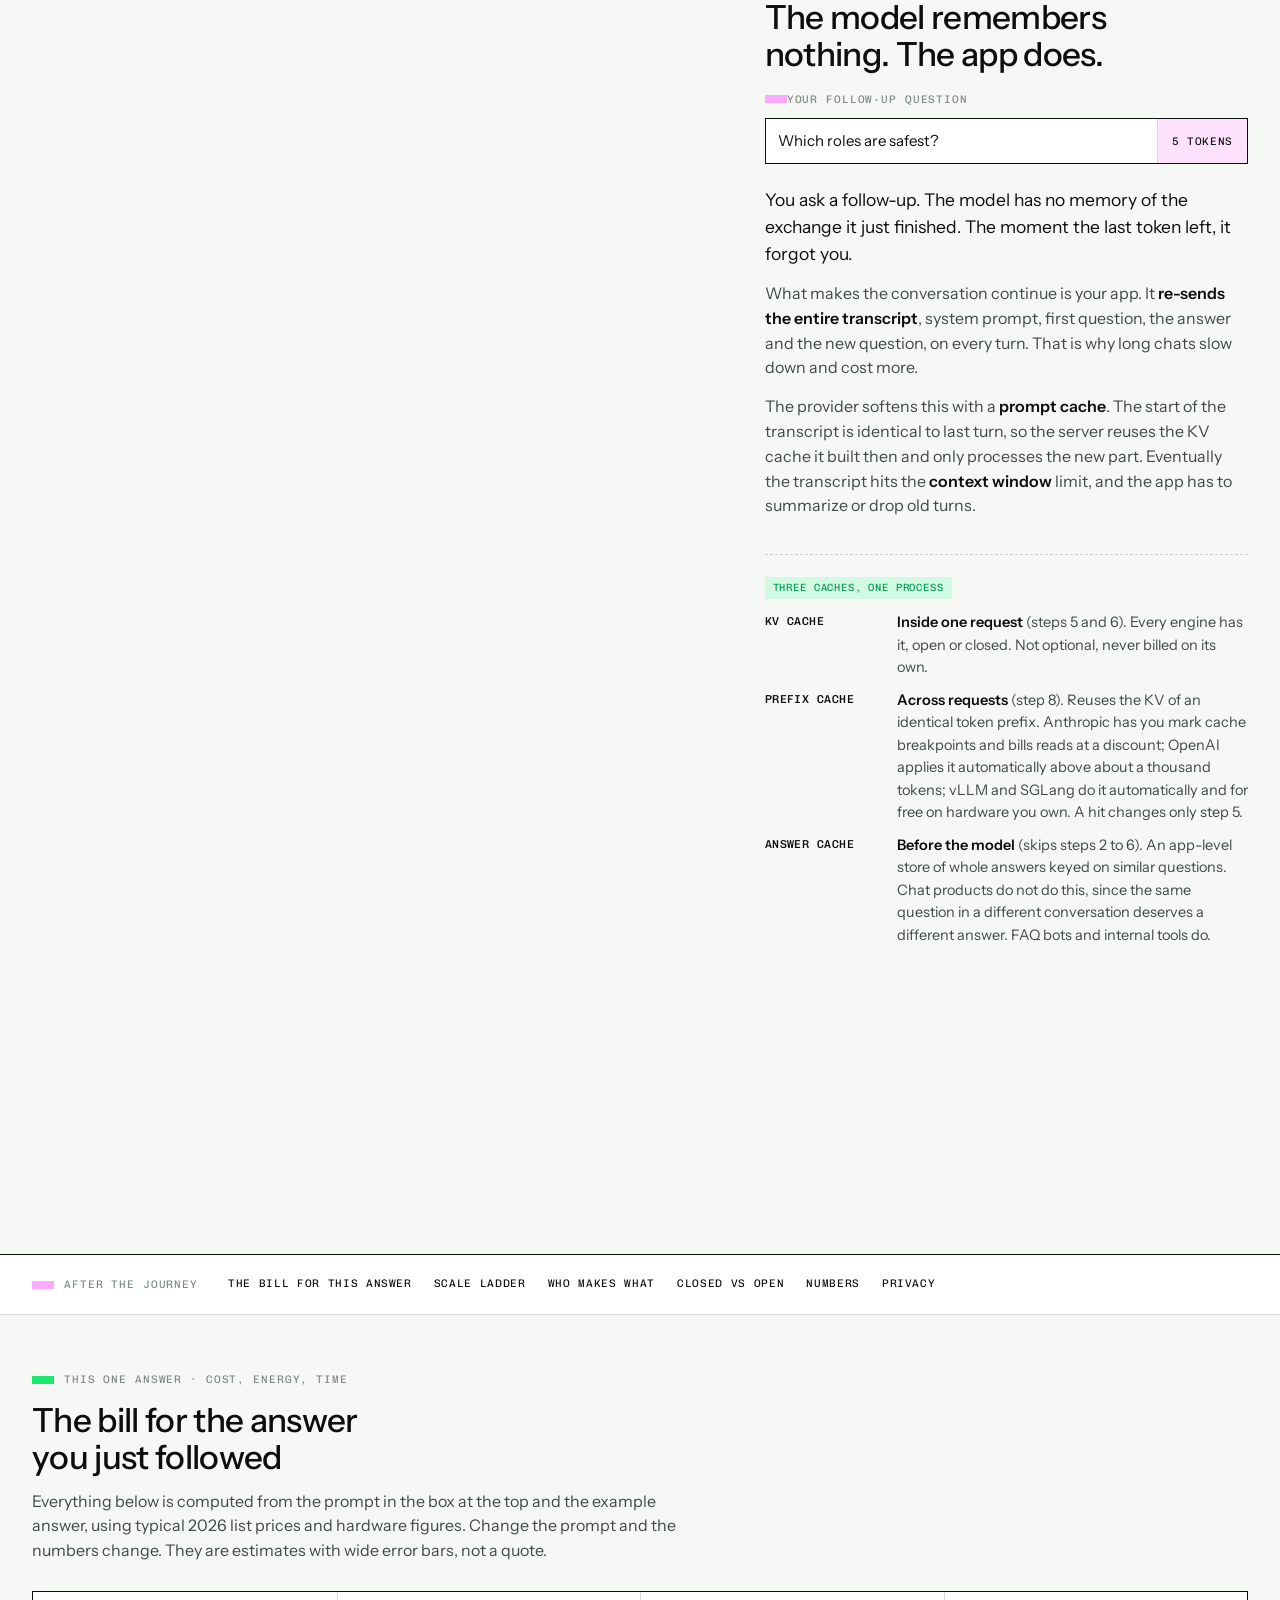
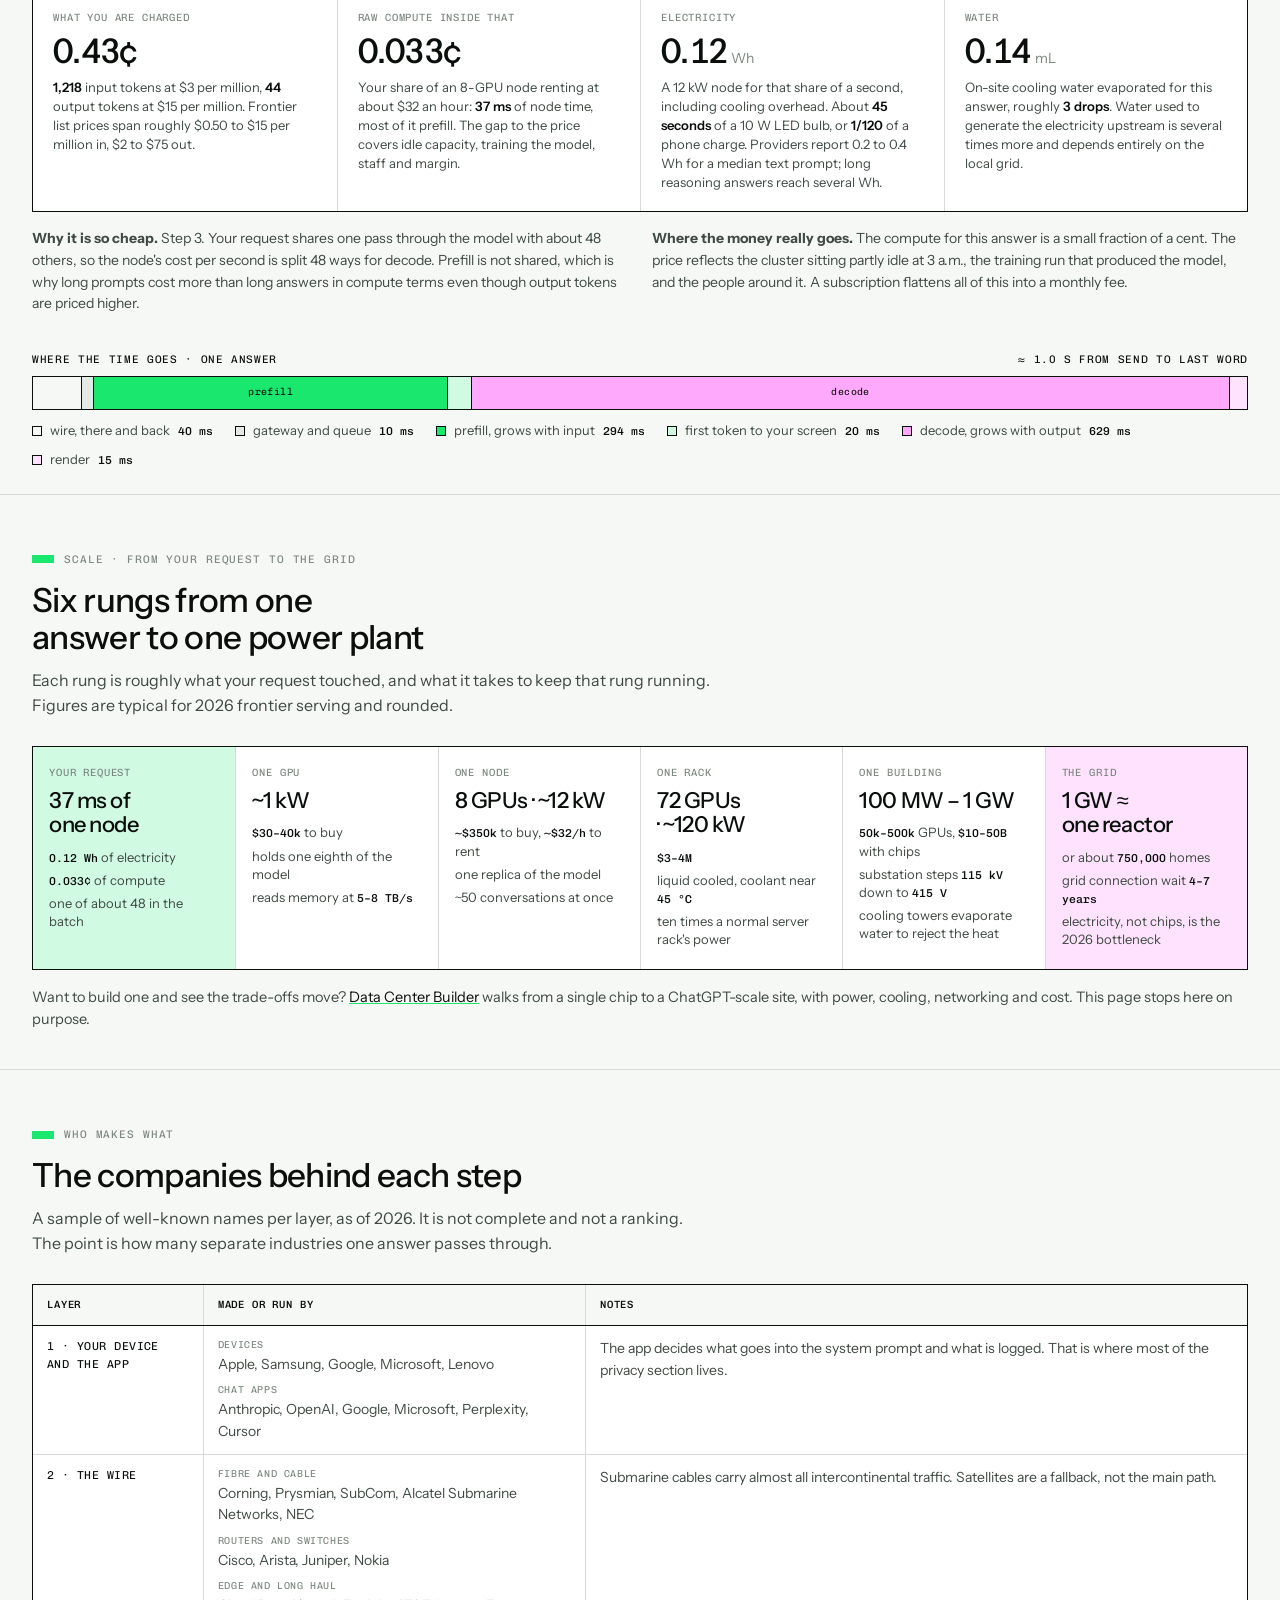
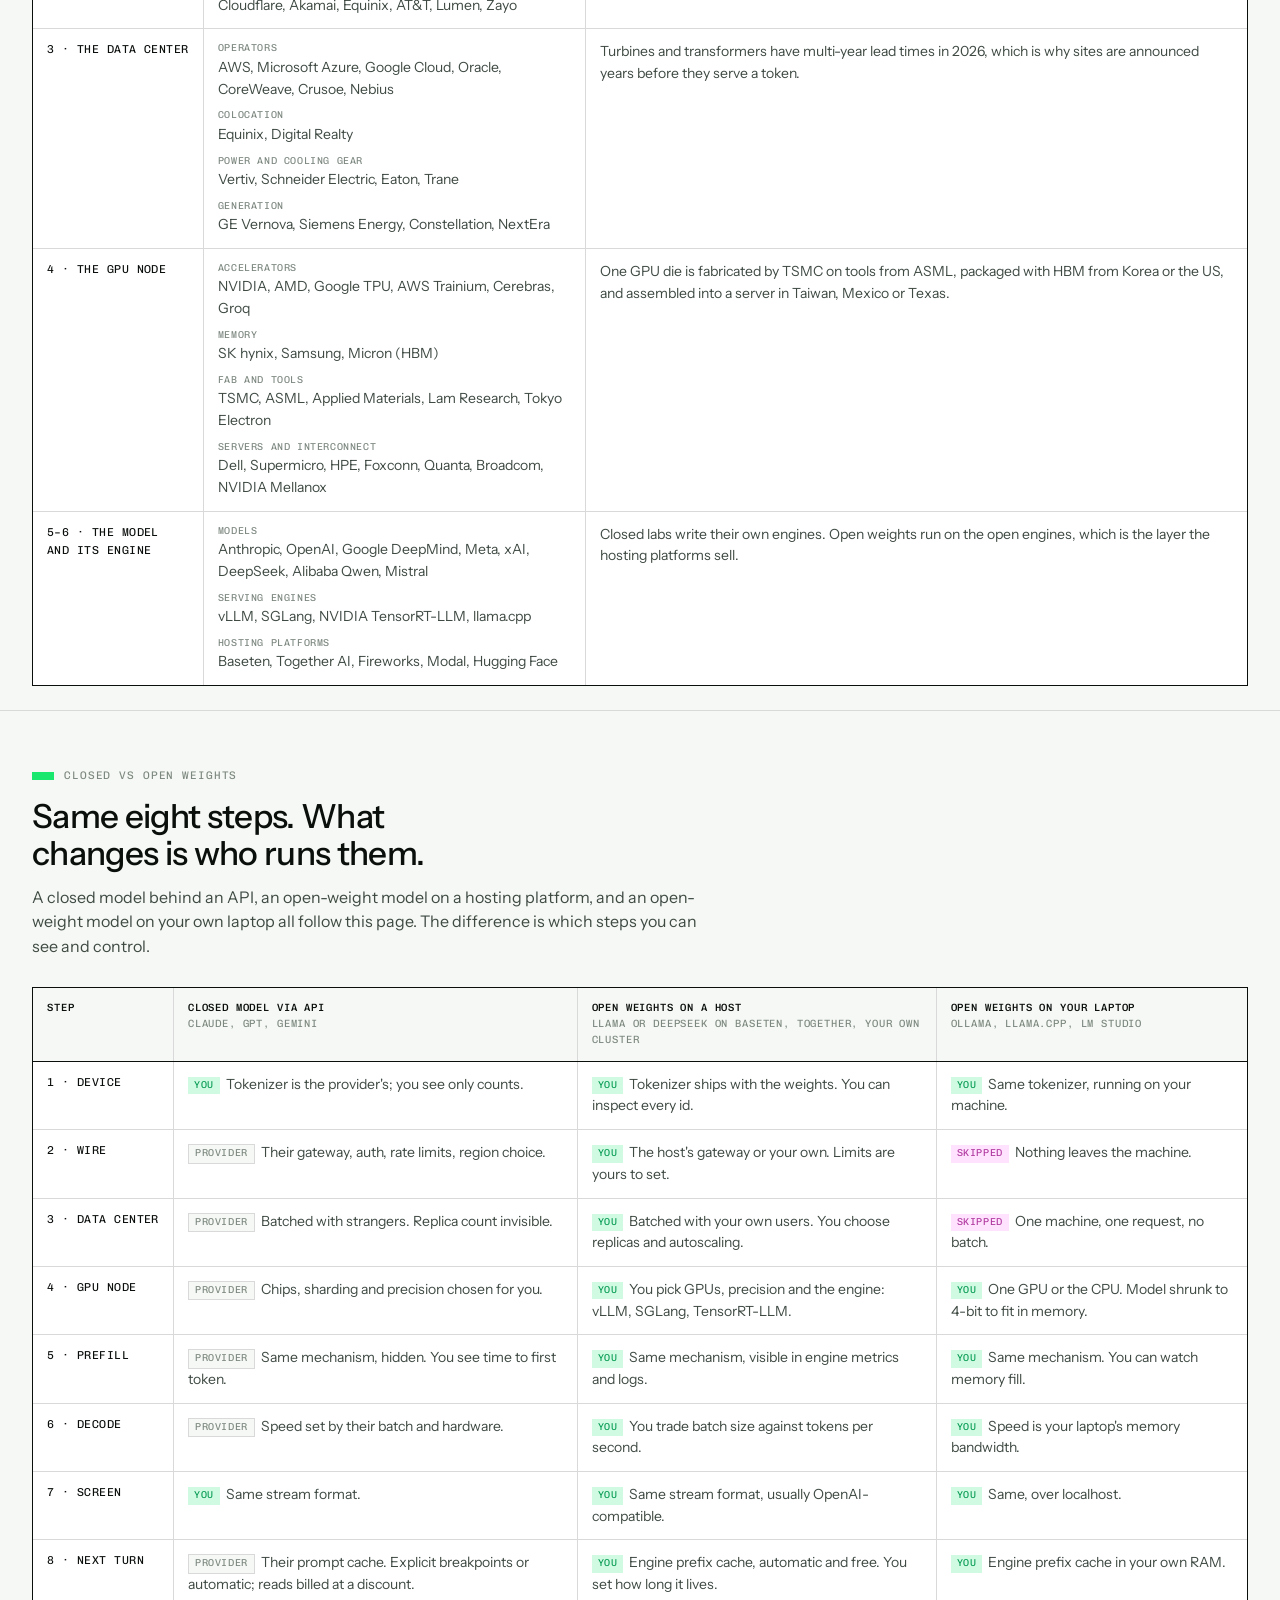
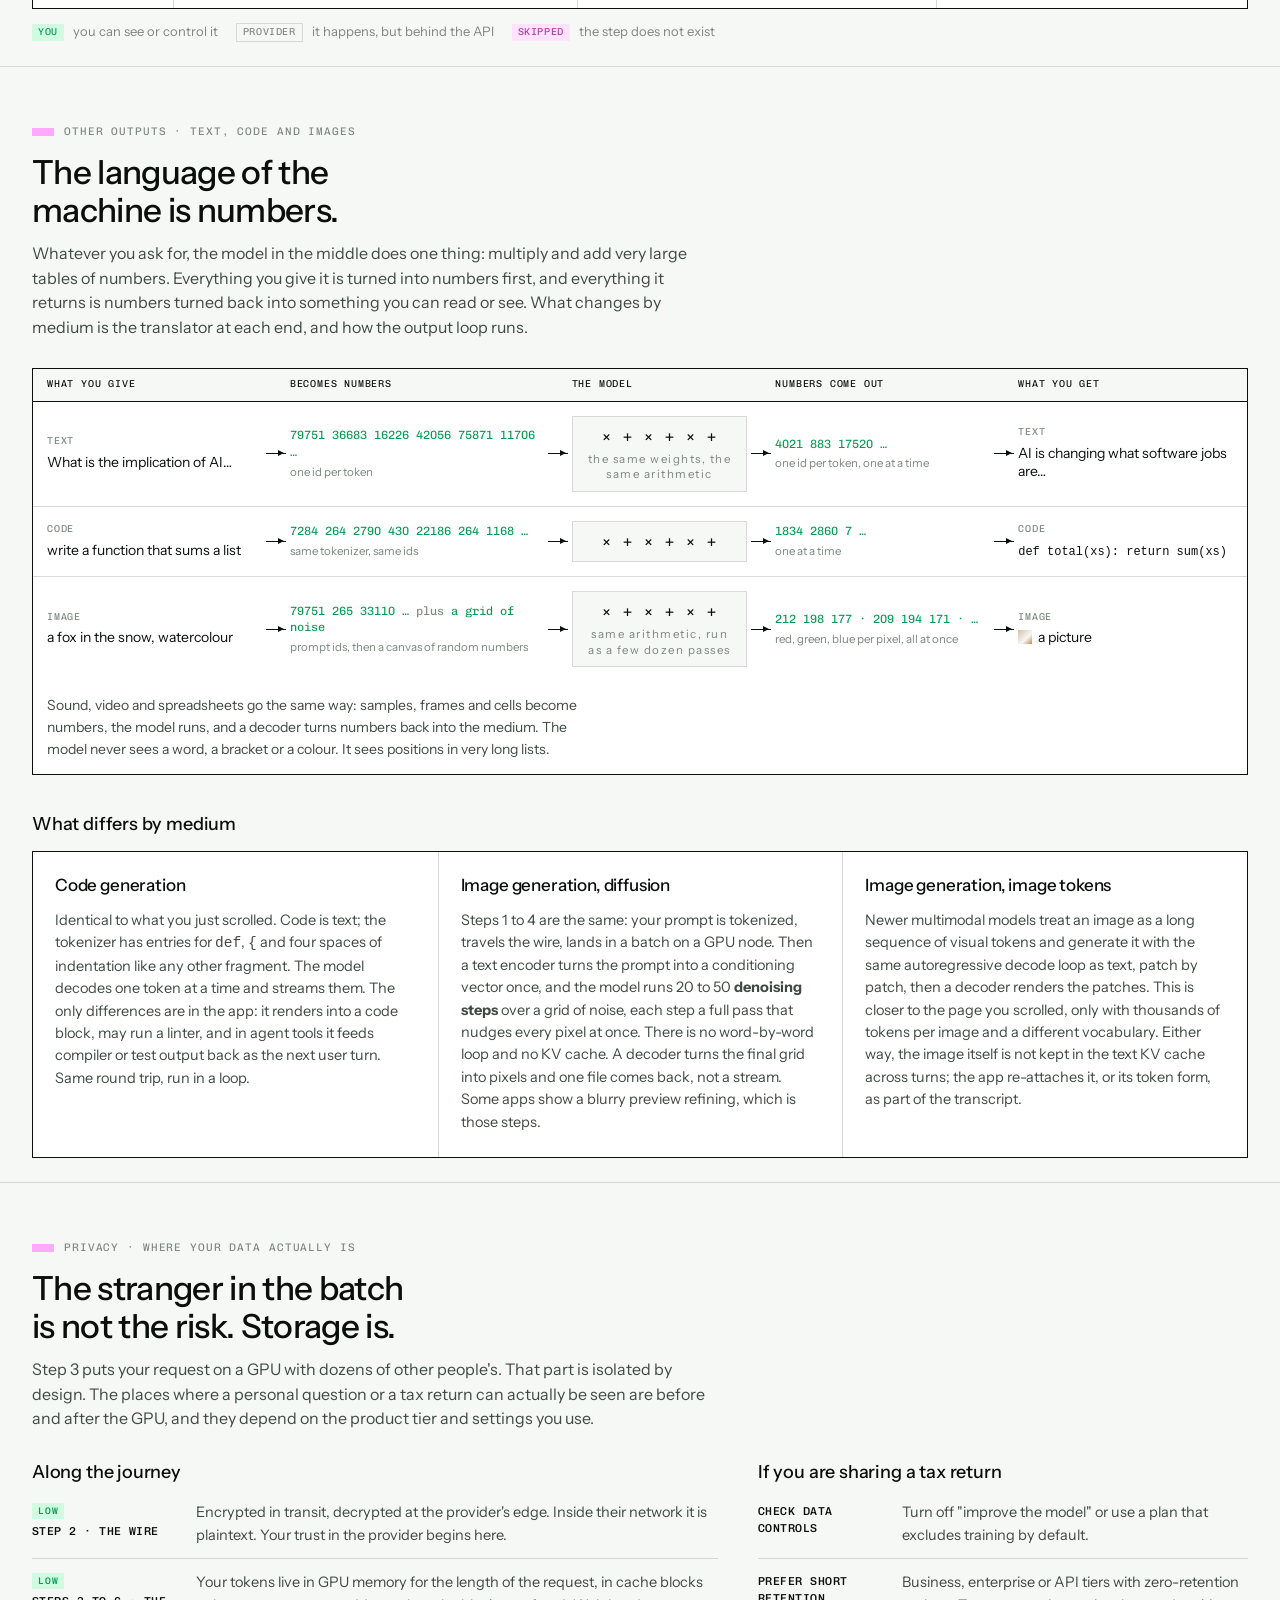
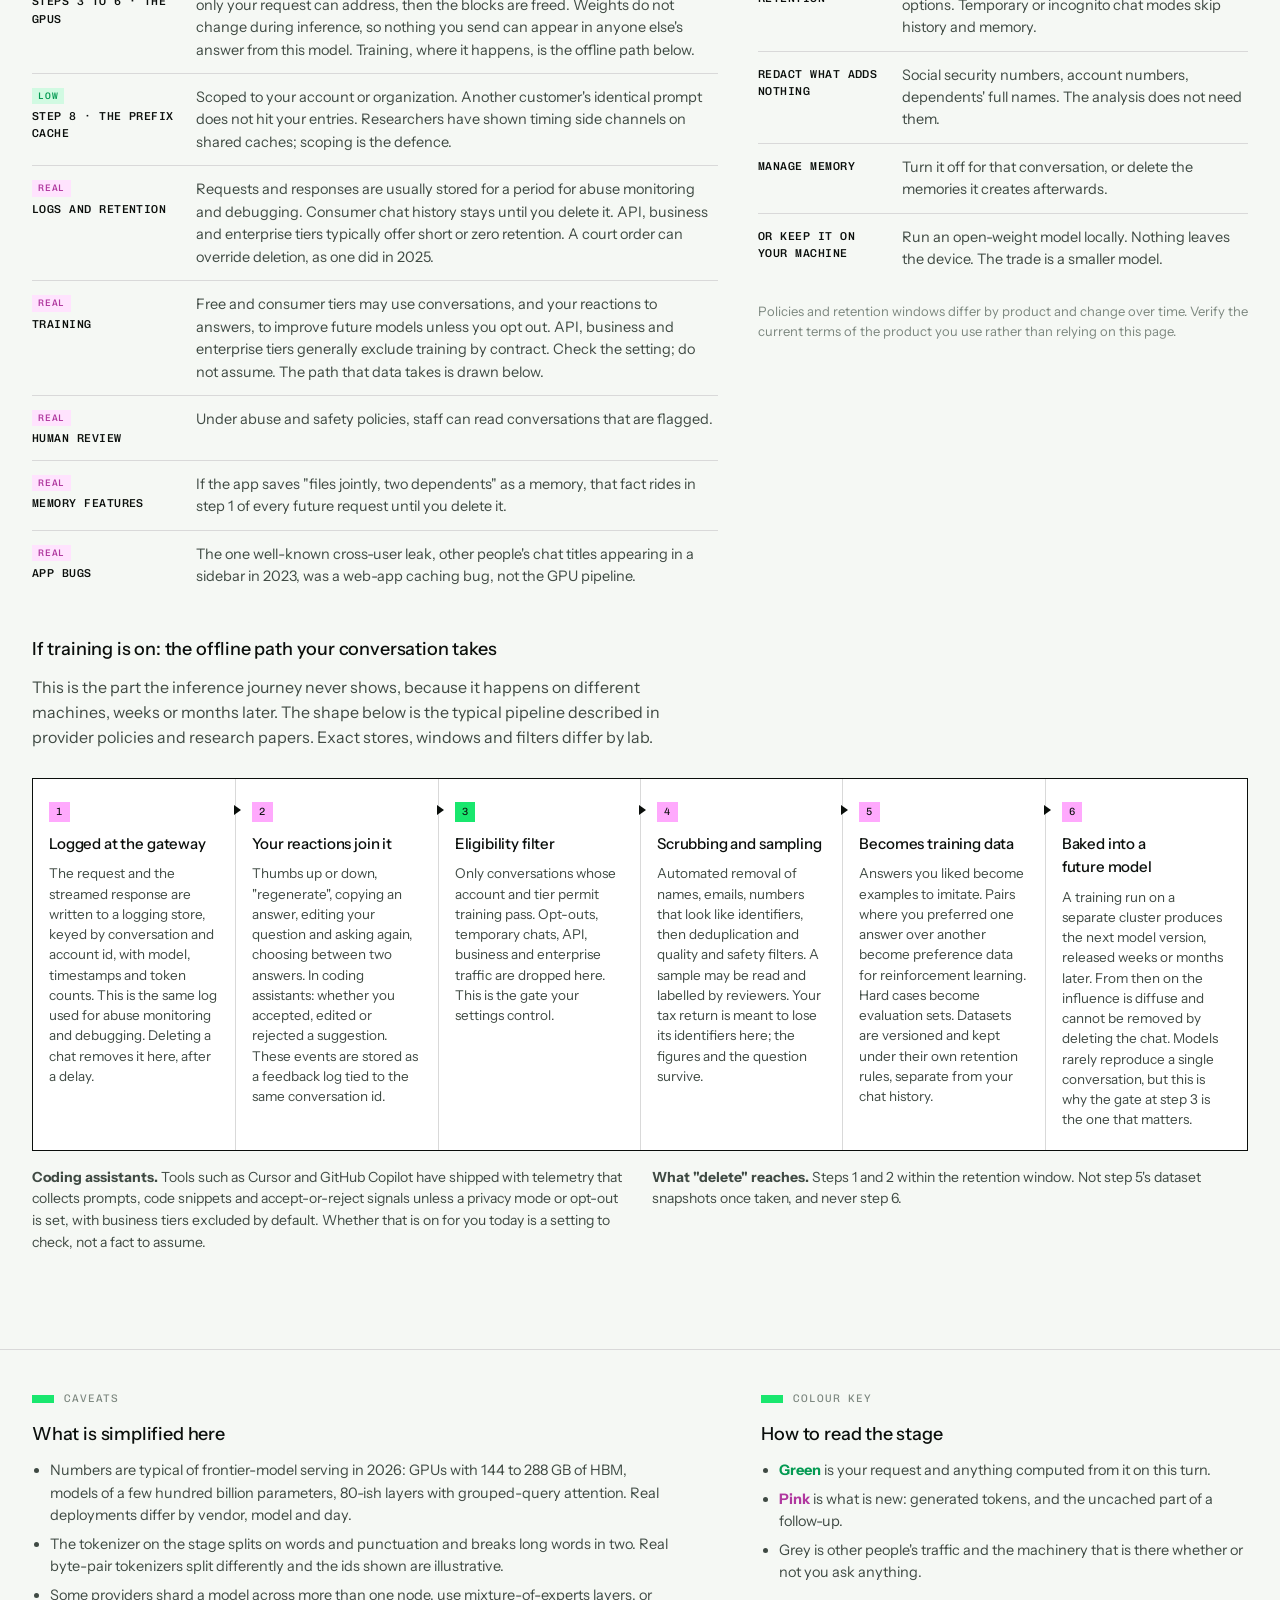
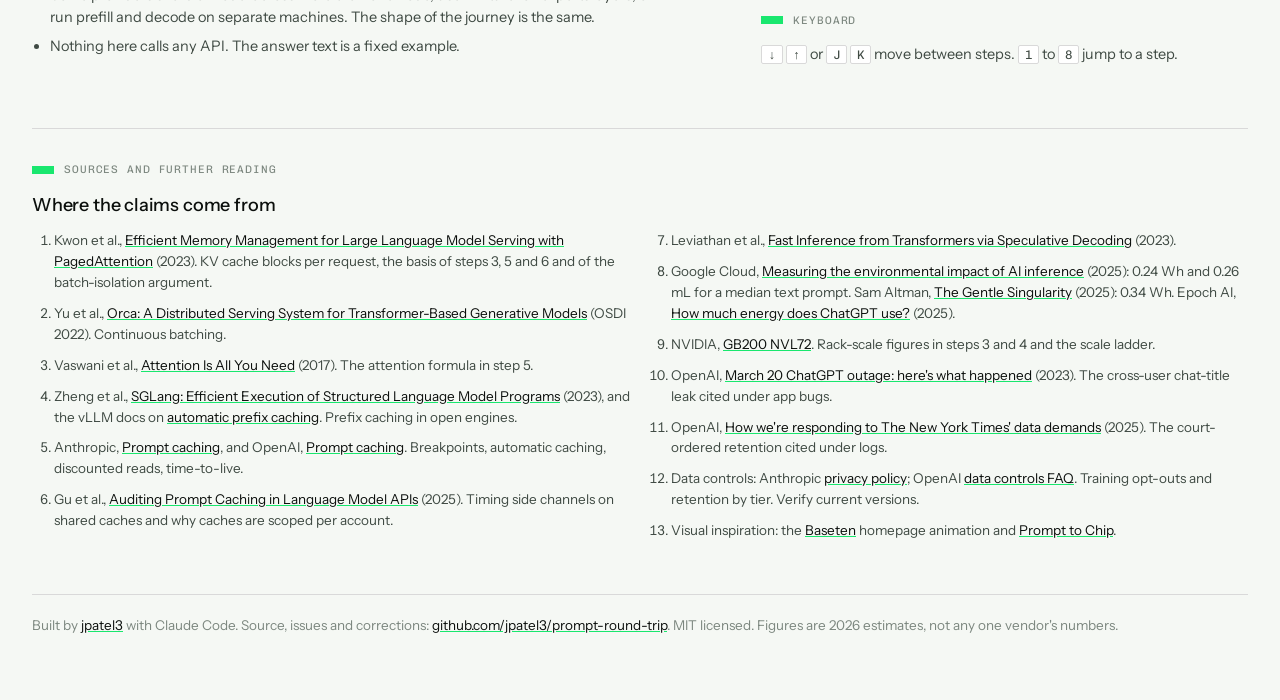
==== commit 6dd18f0b: "Add the Agent journey page on a shared stage engine Extract the SVG stage engine to stage.js and sha" ====
--- a/index.html
+++ b/index.html
@@ -23,352 +23,21 @@
 <link rel="preconnect" href="https://fonts.googleapis.com">
 <link rel="preconnect" href="https://fonts.gstatic.com" crossorigin>
 <link rel="stylesheet" href="https://fonts.googleapis.com/css2?family=Chivo+Mono:wght@400;500&family=Instrument+Sans:wght@400;500;600&display=swap">
-<style>
-:root{
-  --ground:#F5F8F4;
-  --paper:#FFFFFF;
-  --grid:#D9D9D9;
-  --rule:#C9D1CB;
-  --ink:#0B0F0C;
-  --ink-2:#3F4A43;
-  --muted:#7C877F;
-  --green:#19E76E;
-  --green-ink:#049A52;
-  --green-tint:#D1FAE2;
-  --pink:#FFA9FD;
-  --pink-ink:#B0389F;
-  --pink-tint:#FFE3FE;
-  --mono:'Chivo Mono', ui-monospace, Menlo, Consolas, monospace;
-  --sans:'Instrument Sans', -apple-system, 'Helvetica Neue', Arial, sans-serif;
-  --measure:62ch;
-}
-*{box-sizing:border-box}
-html{scroll-behavior:smooth}
-@media (prefers-reduced-motion: reduce){html{scroll-behavior:auto}}
-body{
-  margin:0;background:var(--ground);color:var(--ink);
-  font-family:var(--sans);font-size:16px;line-height:1.55;
-  -webkit-font-smoothing:antialiased;
-}
-a{color:inherit}
-.mono{font-family:var(--mono)}
-.eyebrow{
-  font-family:var(--mono);font-size:11px;letter-spacing:.08em;text-transform:uppercase;
-  color:var(--muted);display:flex;align-items:center;gap:10px;
-}
-.eyebrow::before{content:"";display:inline-block;width:22px;height:8px;background:var(--green)}
-.eyebrow.pink::before{background:var(--pink)}
-.wrap{max-width:1380px;margin:0 auto;padding:0 32px}
-
-/* ---------- hero ---------- */
-header.hero{border-bottom:1px solid var(--grid)}
-header.hero .wrap{
-  display:grid;grid-template-columns:minmax(0,7fr) minmax(0,5fr);gap:48px;
-  padding-top:64px;padding-bottom:40px;
-}
-.hero h1{
-  font-family:var(--sans);font-weight:500;letter-spacing:-.025em;
-  font-size:clamp(40px,5.2vw,68px);line-height:1.02;margin:18px 0 20px;text-wrap:balance;
-  position:relative;
-}
-.hero h1 .blk{position:relative;display:inline-block;background:var(--pink);width:32px;height:14px;margin-left:14px;top:-.55em}
-.hero .lede{font-size:19px;line-height:1.45;color:var(--ink-2);max-width:var(--measure);margin:0}
-.hero .aside{display:flex;flex-direction:column;justify-content:flex-end;gap:28px}
-.prompt-field label{display:block;margin-bottom:10px}
-.prompt-field .field{
-  display:flex;align-items:center;gap:0;border:1px solid var(--ink);background:var(--paper);
-}
-.prompt-field input{
-  flex:1;min-width:0;border:0;outline:0;background:transparent;font:inherit;font-size:16px;
-  padding:12px 14px;color:var(--ink);
-}
-.prompt-field input:focus-visible{box-shadow:inset 0 0 0 2px var(--green)}
-.prompt-field .count{
-  font-family:var(--mono);font-size:11px;letter-spacing:.06em;text-transform:uppercase;color:var(--ink);
-  padding:0 14px;border-left:1px solid var(--grid);align-self:stretch;display:flex;align-items:center;white-space:nowrap;
-  background:var(--green-tint);
-}
-.prompt-field .hint{font-size:13px;color:var(--muted);margin:8px 0 0}
-.prompt-field .count.pink{background:var(--pink-tint)}
-.followup-field{margin:0 0 22px;max-width:var(--measure)}
-.followup-field input{font-size:15px;padding:10px 12px}
-.followup-field input:focus-visible{box-shadow:inset 0 0 0 2px var(--pink)}
-.depth{display:flex;align-items:center;gap:14px;flex-wrap:wrap}
-.depth .seg{display:inline-flex;border:1px solid var(--ink)}
-.depth button{
-  font-family:var(--mono);font-size:11px;letter-spacing:.08em;text-transform:uppercase;
-  background:var(--paper);color:var(--ink);border:0;padding:9px 16px;cursor:pointer;
-}
-.depth button + button{border-left:1px solid var(--ink)}
-.depth button[aria-pressed="true"]{background:var(--ink);color:var(--paper)}
-.depth button:focus-visible{outline:2px solid var(--green);outline-offset:-2px}
-.depth .note{font-size:13px;color:var(--muted)}
-.depth .textsize button{font-family:var(--sans);font-size:14px;text-transform:none;letter-spacing:0;padding:7px 14px;min-width:44px}
-.depth .textsize button sup{font-size:9px;vertical-align:top;position:relative;top:-1px}
-
-/* ---------- journey ---------- */
-main.journey .wrap{
-  display:grid;grid-template-columns:minmax(0,7fr) minmax(0,5fr);gap:56px;align-items:start;
-}
-.stage{
-  position:sticky;top:0;height:100vh;
-  display:grid;grid-template-columns:104px minmax(0,1fr);gap:12px;align-items:center;
-}
-.stage svg{width:100%;height:auto;max-height:94vh;display:block}
-.stage svg .mono{font-family:var(--mono)}
-.stage svg .sans{font-family:var(--sans)}
-.scene{opacity:0;transition:opacity .45s ease;pointer-events:none}
-.scene.active{opacity:1;pointer-events:auto}
-.scene .nerd-only{opacity:0;transition:opacity .3s}
-body[data-depth="nerd"] .scene .nerd-only{opacity:1}
-.scene .plain-hide{transition:opacity .3s}
-body[data-depth="plain"] .scene .plain-hide{opacity:0}
-.scene .plain-only{opacity:0;transition:opacity .3s}
-body[data-depth="plain"] .scene .plain-only{opacity:1}
-.stream text{paint-order:stroke;stroke:var(--ground);stroke-width:3px;stroke-linejoin:round}
-
-.depth-nav{list-style:none;margin:0;padding:0;display:flex;flex-direction:column;gap:2px}
-.depth-nav li{display:flex}
-.depth-nav a{
-  display:grid;grid-template-columns:22px 1fr;align-items:center;gap:8px;text-decoration:none;
-  font-family:var(--mono);font-size:10.5px;letter-spacing:.06em;text-transform:uppercase;color:var(--muted);
-  padding:7px 0;
-}
-.depth-nav a::before{content:"";display:block;height:1px;background:var(--grid);width:14px;transition:width .2s,background .2s}
-.depth-nav a[aria-current="step"]{color:var(--ink)}
-.depth-nav a[aria-current="step"]::before{width:22px;background:var(--green);height:3px}
-.depth-nav a:hover{color:var(--ink)}
-.step-pill{display:none;position:absolute;top:10px;right:10px;z-index:3;font-family:var(--mono);font-size:10.5px;letter-spacing:.06em;text-transform:uppercase;background:var(--ink);color:var(--paper);padding:5px 9px}
-@media (max-width: 1100px){.stage{position:sticky}.step-pill{display:block}}
-.depth-nav li.more{margin-top:10px;padding-top:10px;border-top:1px solid var(--grid)}
-.depth-nav li.more a::before{background:var(--pink);width:14px}
-
-/* ---------- after-journey navigation ---------- */
-.after-nav{border-top:1px solid var(--ink);background:var(--paper)}
-.after-nav .wrap{display:flex;align-items:center;gap:6px 22px;flex-wrap:wrap;padding-top:14px;padding-bottom:14px}
-.after-nav .eyebrow{margin-right:8px}
-.after-nav a{font-family:var(--mono);font-size:11px;letter-spacing:.06em;text-transform:uppercase;color:var(--ink);text-decoration:none;padding:6px 0;border-bottom:2px solid transparent}
-.after-nav a:hover, .after-nav a:focus-visible{border-bottom-color:var(--green);outline:none}
-
-/* ---------- the bill ---------- */
-.bill{display:grid;grid-template-columns:repeat(4,minmax(0,1fr));border:1px solid var(--ink);background:var(--paper)}
-.bill > div{padding:18px 20px 20px}
-.bill > div + div{border-left:1px solid var(--grid)}
-.bill .k{font-family:var(--mono);font-size:10.5px;letter-spacing:.08em;text-transform:uppercase;color:var(--muted);display:block;margin-bottom:8px}
-.bill .v{font-size:34px;font-weight:500;letter-spacing:-.02em;line-height:1;font-variant-numeric:tabular-nums}
-.bill .v small{font-size:14px;font-weight:400;color:var(--muted);letter-spacing:0;margin-left:4px}
-.bill .sub{font-size:13px;color:var(--ink-2);margin:10px 0 0;line-height:1.45}
-.bill .sub b{color:var(--ink);font-weight:600}
-.bill-notes{display:grid;grid-template-columns:repeat(2,minmax(0,1fr));gap:24px;margin-top:16px}
-.bill-notes p{font-size:14px;color:var(--ink-2);margin:0}
-.waterfall{margin-top:36px}
-.waterfall .bar{display:flex;height:34px;border:1px solid var(--ink);background:var(--paper);overflow:hidden}
-.waterfall .seg{display:flex;align-items:center;justify-content:center;font-family:var(--mono);font-size:10px;letter-spacing:.04em;color:var(--ink);white-space:nowrap;overflow:hidden;min-width:2px}
-.waterfall .seg + .seg{border-left:1px solid var(--ink)}
-.waterfall .seg.tiny{font-size:0}
-.waterfall .seg.wire{background:var(--ground)}
-.waterfall .seg.gate{background:#E4E9E5}
-.waterfall .seg.prefill{background:var(--green)}
-.waterfall .seg.first{background:var(--green-tint)}
-.waterfall .seg.decode{background:var(--pink)}
-.waterfall .seg.render{background:var(--pink-tint)}
-.waterfall .legend{display:flex;flex-wrap:wrap;gap:8px 22px;margin:10px 0 0;padding:0;list-style:none}
-.waterfall .legend li{font-size:13px;color:var(--ink-2);display:flex;align-items:baseline;gap:8px}
-.waterfall .legend i{display:inline-block;width:10px;height:10px;border:1px solid var(--ink);transform:translateY(1px)}
-.waterfall .legend b{font-family:var(--mono);font-weight:500;font-size:11.5px;color:var(--ink);font-variant-numeric:tabular-nums}
-.waterfall .total{font-family:var(--mono);font-size:11px;letter-spacing:.06em;text-transform:uppercase;color:var(--ink);margin:0 0 8px;display:flex;justify-content:space-between}
-
-/* ---------- scale ladder ---------- */
-.ladder{display:grid;grid-template-columns:repeat(6,minmax(0,1fr));border:1px solid var(--ink);background:var(--paper)}
-.rung{padding:18px 16px 20px;position:relative}
-.rung + .rung{border-left:1px solid var(--grid)}
-.rung .k{font-family:var(--mono);font-size:10.5px;letter-spacing:.08em;text-transform:uppercase;color:var(--muted);display:block;margin-bottom:8px}
-.rung .v{font-size:22px;font-weight:500;letter-spacing:-.02em;line-height:1.1;margin-bottom:10px;text-wrap:balance}
-.rung ul{margin:0;padding:0;list-style:none;display:grid;gap:5px}
-.rung li{font-size:13px;color:var(--ink-2);line-height:1.4}
-.rung li b{font-family:var(--mono);font-weight:500;font-size:11.5px;color:var(--ink);font-variant-numeric:tabular-nums}
-.rung:first-child{background:var(--green-tint)}
-.rung:last-child{background:var(--pink-tint)}
-.ladder-link{margin-top:16px;font-size:14.5px;color:var(--ink-2)}
-.ladder-link a{color:var(--ink);text-decoration-color:var(--green)}
-table.makers td:first-child{white-space:normal;min-width:150px}
-table.makers td .role{display:block;font-family:var(--mono);font-size:10px;letter-spacing:.06em;text-transform:uppercase;color:var(--muted);margin-top:8px}
-table.makers td .role:first-child{margin-top:0}
-@media (max-width: 1100px){
-  .bill{grid-template-columns:repeat(2,minmax(0,1fr))}
-  .bill > div:nth-child(3){border-left:0}
-  .bill > div:nth-child(n+3){border-top:1px solid var(--grid)}
-  .ladder{grid-template-columns:repeat(3,minmax(0,1fr))}
-  .rung:nth-child(4){border-left:0}
-  .rung:nth-child(n+4){border-top:1px solid var(--grid)}
-}
-@media (max-width: 700px){
-  .bill, .ladder{grid-template-columns:1fr}
-  .bill > div + div, .rung + .rung{border-left:0;border-top:1px solid var(--grid)}
-  .bill-notes{grid-template-columns:1fr}
-  .waterfall .seg{font-size:0}
-}
-
-.steps{padding:18vh 0 28vh}
-.step{
-  min-height:88vh;display:flex;flex-direction:column;justify-content:center;
-  padding:56px 0;border-top:1px solid var(--grid);
-}
-.step:first-child{border-top:0}
-.step h2{
-  font-weight:500;letter-spacing:-.02em;font-size:clamp(26px,2.6vw,36px);line-height:1.12;
-  margin:14px 0 18px;text-wrap:balance;max-width:24ch;
-}
-.step p{max-width:var(--measure);margin:0 0 14px;color:var(--ink-2)}
-.step p strong{color:var(--ink);font-weight:600}
-.step .simple > p:first-child{color:var(--ink);font-size:17.5px}
-.nerd{display:none;margin-top:22px;border-top:1px dashed var(--rule);padding-top:18px}
-body[data-depth="nerd"] .nerd{display:block}
-.plain{display:none}
-body[data-depth="plain"] .plain{display:block}
-body[data-depth="plain"] .simple{display:none}
-.plain p{color:var(--ink);font-size:18.5px;line-height:1.5}
-.plain .as{font-family:var(--mono);font-size:10.5px;letter-spacing:.08em;text-transform:uppercase;color:var(--muted);display:block;margin-bottom:8px}
-.caches{margin-top:22px;border-top:1px dashed var(--rule);padding-top:18px;max-width:var(--measure)}
-body[data-depth="plain"] .caches{display:none}
-.caches .tag{display:inline-block;font-family:var(--mono);font-size:10.5px;letter-spacing:.08em;text-transform:uppercase;color:var(--green-ink);background:var(--green-tint);padding:3px 8px;margin-bottom:12px}
-.caches a{color:var(--ink);text-decoration-color:var(--green)}
-.caches ol{margin:0;padding:0;list-style:none;display:grid;gap:10px}
-.caches li{display:grid;grid-template-columns:118px minmax(0,1fr);gap:14px;font-size:14.5px;color:var(--ink-2)}
-.caches li b{font-family:var(--mono);font-weight:500;font-size:11.5px;letter-spacing:.04em;text-transform:uppercase;color:var(--ink);padding-top:2px}
-.caches li span em{font-style:normal;color:var(--ink);font-weight:600}
-
-/* ---------- after the journey ---------- */
-section.after{border-top:1px solid var(--grid)}
-section.after .wrap{padding-top:56px;padding-bottom:24px}
-section.after h2{font-weight:500;letter-spacing:-.02em;font-size:clamp(26px,2.6vw,36px);line-height:1.12;margin:14px 0 12px;text-wrap:balance;max-width:26ch}
-section.after .lede{max-width:var(--measure);color:var(--ink-2);margin:0 0 28px}
-.compare-wrap{overflow-x:auto;border:1px solid var(--ink);background:var(--paper)}
-table.compare{border-collapse:collapse;width:100%;min-width:820px;font-size:14px}
-table.compare th, table.compare td{text-align:left;vertical-align:top;padding:12px 14px;border-bottom:1px solid var(--grid)}
-table.compare th{font-family:var(--mono);font-size:10.5px;letter-spacing:.08em;text-transform:uppercase;font-weight:500;color:var(--ink);background:var(--ground);border-bottom:1px solid var(--ink)}
-table.compare th + th, table.compare td + td{border-left:1px solid var(--grid)}
-table.compare tbody tr:last-child td{border-bottom:0}
-table.compare td:first-child{font-family:var(--mono);font-size:11.5px;letter-spacing:.04em;text-transform:uppercase;color:var(--ink);white-space:nowrap}
-table.compare td{color:var(--ink-2)}
-section.after .you{display:inline-block;background:var(--green-tint);color:var(--green-ink);font-family:var(--mono);font-size:10px;letter-spacing:.06em;text-transform:uppercase;padding:1px 6px;margin-right:6px;vertical-align:1px}
-section.after .them{display:inline-block;background:var(--ground);color:var(--muted);font-family:var(--mono);font-size:10px;letter-spacing:.06em;text-transform:uppercase;padding:1px 6px;margin-right:6px;border:1px solid var(--grid);vertical-align:1px}
-section.after .none{display:inline-block;background:var(--pink-tint);color:var(--pink-ink);font-family:var(--mono);font-size:10px;letter-spacing:.06em;text-transform:uppercase;padding:1px 6px;margin-right:6px;vertical-align:1px}
-.compare-key{display:flex;gap:18px;flex-wrap:wrap;margin:12px 0 0;font-size:13px;color:var(--muted)}
-section.after h3.sub{font-weight:500;font-size:18px;letter-spacing:-.01em;margin:36px 0 12px}
-.numbers{border:1px solid var(--ink);background:var(--paper);padding:0 0 4px;overflow-x:auto}
-.numbers-head, .numbers-row{display:grid;grid-template-columns:minmax(150px,1.1fr) 28px minmax(150px,1.3fr) 28px minmax(120px,.9fr) 28px minmax(130px,1.1fr) 28px minmax(150px,1.1fr);align-items:center;min-width:860px}
-.numbers-head{background:var(--ground);border-bottom:1px solid var(--ink);padding:8px 14px}
-.numbers-head span{font-family:var(--mono);font-size:10px;letter-spacing:.08em;text-transform:uppercase;color:var(--ink)}
-.numbers-head span:nth-child(2){grid-column:3}.numbers-head span:nth-child(3){grid-column:5}.numbers-head span:nth-child(4){grid-column:7}.numbers-head span:nth-child(5){grid-column:9}
-.numbers-row{padding:14px;border-bottom:1px solid var(--grid)}
-.numbers-row:last-of-type{border-bottom:0}
-.numbers-row .arrow{height:1px;background:var(--ink);position:relative;margin:0 4px}
-.numbers-row .arrow::after{content:"";position:absolute;right:-1px;top:-3px;border:3.5px solid transparent;border-left:6px solid var(--ink)}
-.numbers-row .io{font-size:14px;color:var(--ink);line-height:1.35}
-.numbers-row .io .kind{display:block;font-family:var(--mono);font-size:10px;letter-spacing:.08em;text-transform:uppercase;color:var(--muted);margin-bottom:4px}
-.numbers-row .io code{font-size:12px}
-.numbers-row .num{font-family:var(--mono);font-size:12px;color:var(--green-ink);line-height:1.4;word-break:break-word}
-.numbers-row .num em{font-style:normal;color:var(--muted)}
-.numbers-row .num small, .numbers-row .model small{display:block;font-family:var(--sans);font-size:11.5px;color:var(--muted);margin-top:4px;line-height:1.35}
-.numbers-row .model{font-family:var(--mono);font-size:15px;letter-spacing:.1em;color:var(--ink);background:var(--ground);border:1px solid var(--grid);padding:8px 10px;text-align:center}
-.numbers-row .swatch{display:inline-block;width:14px;height:14px;vertical-align:-2px;margin-right:6px;background:linear-gradient(135deg,#d4c1a6,#f7f7f5 60%,#c98a4b)}
-.numbers-note{margin:14px 14px 10px;font-size:14px;color:var(--ink-2);max-width:var(--measure)}
-.privacy-grid{display:grid;grid-template-columns:minmax(0,7fr) minmax(0,5fr);gap:40px}
-.privacy-grid h3{font-weight:500;font-size:18px;letter-spacing:-.01em;margin:0 0 14px}
-.privacy-grid ol{margin:0;padding:0;list-style:none;display:grid;gap:12px}
-.privacy-grid li{display:grid;grid-template-columns:150px minmax(0,1fr);gap:14px;font-size:14.5px;color:var(--ink-2);padding-bottom:12px;border-bottom:1px solid var(--grid)}
-.privacy-grid li:last-child{border-bottom:0}
-.privacy-grid li b{font-family:var(--mono);font-weight:500;font-size:11.5px;letter-spacing:.04em;text-transform:uppercase;color:var(--ink);padding-top:2px;line-height:1.5}
-.privacy-grid .checklist li{grid-template-columns:130px minmax(0,1fr)}
-.risk-low, .risk-real{display:block;width:max-content;font-family:var(--mono);font-size:9.5px;letter-spacing:.08em;padding:1px 6px;margin-bottom:4px}
-.risk-low{background:var(--green-tint);color:var(--green-ink)}
-.risk-real{background:var(--pink-tint);color:var(--pink-ink)}
-.privacy-grid .fine{font-size:13px;color:var(--muted);margin:18px 0 0}
-.pipeline{display:grid;grid-template-columns:repeat(6,minmax(0,1fr));gap:0;border:1px solid var(--ink);background:var(--paper)}
-.pipe-step{padding:18px 16px 20px;position:relative}
-.pipe-step + .pipe-step{border-left:1px solid var(--grid)}
-.pipe-step + .pipe-step::before{content:"";position:absolute;left:-1px;top:26px;width:0;height:0;border:5px solid transparent;border-left:7px solid var(--ink);transform:translateX(-1px)}
-.pipe-num{display:inline-block;font-family:var(--mono);font-size:10.5px;letter-spacing:.06em;background:var(--pink);color:var(--ink);padding:2px 7px;margin-bottom:10px}
-.pipe-step:nth-child(3) .pipe-num{background:var(--green)}
-.pipe-step h4{font-weight:500;font-size:15px;letter-spacing:-.01em;margin:0 0 8px;text-wrap:balance}
-.pipe-step p{font-size:13.5px;color:var(--ink-2);margin:0;line-height:1.5}
-.pipe-notes{display:grid;grid-template-columns:repeat(2,minmax(0,1fr));gap:24px;margin-top:16px}
-.pipe-notes p{font-size:14px;color:var(--ink-2);margin:0}
-@media (max-width: 1100px){.pipeline{grid-template-columns:repeat(3,minmax(0,1fr))}.pipe-step:nth-child(4){border-left:0}.pipe-step:nth-child(n+4){border-top:1px solid var(--grid)}.pipe-step:nth-child(4)::before{display:none}}
-@media (max-width: 700px){.pipeline{grid-template-columns:1fr}.pipe-step + .pipe-step{border-left:0;border-top:1px solid var(--grid)}.pipe-step + .pipe-step::before{display:none}.pipe-notes{grid-template-columns:1fr}}
-@media (max-width: 900px){
-  .privacy-grid{grid-template-columns:1fr}
-  .privacy-grid li, .privacy-grid .checklist li{grid-template-columns:1fr;gap:4px}
-}
-.outputs-grid{display:grid;grid-template-columns:repeat(3,minmax(0,1fr));gap:0;border:1px solid var(--ink);background:var(--paper)}
-.outputs-grid > div{padding:20px 22px 24px}
-.outputs-grid > div + div{border-left:1px solid var(--grid)}
-.outputs-grid h3{font-weight:500;font-size:17px;letter-spacing:-.01em;margin:0 0 10px}
-.outputs-grid p{font-size:14.5px;color:var(--ink-2);margin:0}
-@media (max-width: 900px){
-  .outputs-grid{grid-template-columns:1fr}
-  .outputs-grid > div + div{border-left:0;border-top:1px solid var(--grid)}
-}
-.nerd .tag{
-  display:inline-block;font-family:var(--mono);font-size:10.5px;letter-spacing:.08em;text-transform:uppercase;
-  color:var(--pink-ink);background:var(--pink-tint);padding:3px 8px;margin-bottom:12px;
-}
-.nerd dl{display:grid;grid-template-columns:max-content minmax(0,1fr);gap:8px 20px;margin:0 0 14px;max-width:var(--measure)}
-.nerd dt{font-family:var(--mono);font-size:12px;letter-spacing:.04em;text-transform:uppercase;color:var(--ink);padding-top:2px}
-.nerd dd{margin:0;color:var(--ink-2);font-size:15px}
-.nerd code, .step code{
-  font-family:var(--mono);font-size:.86em;background:var(--paper);border:1px solid var(--grid);padding:1px 5px;border-radius:2px;
-}
-.nerd .formula{
-  font-family:var(--mono);font-size:13px;color:var(--ink);background:var(--paper);border:1px solid var(--grid);
-  padding:12px 14px;margin:0 0 14px;overflow-x:auto;white-space:nowrap;max-width:var(--measure);
-}
-
-/* ---------- footer ---------- */
-footer{border-top:1px solid var(--grid);margin-top:8vh}
-footer .wrap{display:grid;grid-template-columns:minmax(0,7fr) minmax(0,5fr);gap:48px;padding-top:40px;padding-bottom:64px}
-footer h3{font-weight:500;font-size:18px;letter-spacing:-.01em;margin:14px 0 10px}
-footer p, footer li{font-size:14.5px;color:var(--ink-2);max-width:var(--measure)}
-footer ul{padding-left:18px;margin:0}
-footer li{margin-bottom:6px}
-footer .sources{grid-column:1 / -1;border-top:1px solid var(--grid);padding-top:32px}
-footer .sources ol{margin:0;padding-left:22px;columns:2;column-gap:40px}
-footer .sources li{break-inside:avoid;font-size:13.5px;margin-bottom:10px;max-width:none}
-footer .sources a{color:var(--ink);text-decoration-color:var(--green)}
-footer .credits{grid-column:1 / -1;border-top:1px solid var(--grid);padding-top:20px}
-footer .credits p{font-size:13.5px;color:var(--muted);max-width:none;margin:0}
-footer .credits a{color:var(--ink);text-decoration-color:var(--green)}
-footer code{font-family:var(--mono);font-size:.86em;background:var(--paper);border:1px solid var(--grid);padding:1px 6px;border-radius:2px}
-@media (max-width: 900px){footer .sources ol{columns:1}}
-
-/* ---------- responsive ---------- */
-@media (max-width: 1100px){
-  .stage{grid-template-columns:1fr}
-  .depth-nav{display:none}
-}
-@media (max-width: 900px){
-  .wrap{padding:0 20px}
-  header.hero .wrap, footer .wrap{grid-template-columns:1fr;gap:28px;padding-top:44px}
-  .hero .aside{justify-content:flex-start}
-  main.journey .wrap{grid-template-columns:1fr;gap:0}
-  .stage{
-    height:46vh;background:var(--ground);border-bottom:1px solid var(--grid);z-index:2;
-    padding:8px 0;
-  }
-  .stage svg{max-height:44vh;margin:0 auto}
-  .steps{padding:6vh 0 20vh}
-  .step{min-height:0;padding:40px 0}
-  .step h2{font-size:26px}
-}
-@media (prefers-reduced-motion: reduce){
-  .scene{transition:none}
-}
-</style>
+<link rel="stylesheet" href="style.css">
 </head>
 <body data-depth="simple">
 
-<header class="hero">
+<header class="site">
+  <div class="wrap">
+    <a class="brand" href="./">Prompt Round Trip</a>
+    <nav class="tabs" aria-label="Journeys">
+      <a href="./" aria-current="page"><b>Prompt</b><span>where a question goes</span></a>
+      <a href="agent.html"><b>Agent</b><span>when an assistant acts for you</span></a>
+    </nav>
+  </div>
+</header>
+
+<section class="hero">
   <div class="wrap">
     <div>
       <div class="eyebrow">An explainer · one request, followed end to end</div>
@@ -402,7 +71,7 @@
       </div>
     </div>
   </div>
-</header>
+</section>
 
 <main class="journey">
   <div class="wrap">
@@ -1046,189 +715,11 @@
   </div>
 </footer>
 
+<script src="stage.js"></script>
 <script>
 (function(){
 'use strict';
-const NS = 'http://www.w3.org/2000/svg';
-const svg = document.getElementById('stage');
-const scenesRoot = document.getElementById('scenes');
-const reduce = matchMedia('(prefers-reduced-motion: reduce)').matches;
-let FS = 1; // diagram text multiplier, user-selectable
-
-const C = {
-  ink:'#0B0F0C', ink2:'#3F4A43', muted:'#7C877F', grid:'#D9D9D9', rule:'#C9D1CB', ground:'#F5F8F4', paper:'#FFFFFF',
-  green:'#19E76E', greenInk:'#049A52', greenTint:'#D1FAE2',
-  pink:'#FFA9FD', pinkInk:'#B0389F', pinkTint:'#FFE3FE',
-  top:'#FFFFFF', left:'#EDF2EE', right:'#DCE3DE', floor:'#EEF3EF'
-};
-
-/* ---------------- primitives ---------------- */
-function el(tag, attrs, parent){
-  const e = document.createElementNS(NS, tag);
-  if (attrs) for (const k in attrs) if (attrs[k] !== null && attrs[k] !== undefined) e.setAttribute(k, attrs[k]);
-  if (parent) parent.appendChild(e);
-  return e;
-}
-function text(parent, x, y, str, o){
-  o = o || {};
-  const t = el('text', {
-    x: x, y: y, 'text-anchor': o.anchor || 'start', 'font-size': ((o.size || 11) * FS).toFixed(2),
-    fill: o.fill || C.ink, 'font-weight': o.weight || 400, 'letter-spacing': o.ls || 0,
-    opacity: o.opacity, class: (o.sans ? 'sans' : 'mono') + (o.cls ? ' ' + o.cls : '')
-  }, parent);
-  t.textContent = str;
-  return t;
-}
-function label(parent, x, y, str, o){
-  o = o || {};
-  return text(parent, x, y, String(str).toUpperCase(), Object.assign({size:9.5, fill:C.muted, ls:0.7}, o));
-}
-function lines(parent, x, y, arr, o){
-  o = o || {};
-  const lh = (o.lh || 13) * FS;
-  arr.forEach((s, i) => text(parent, x, y + i*lh, s, o));
-  return y + arr.length*lh;
-}
-function wrap(str, max){
-  const words = String(str).split(/\s+/).filter(Boolean), out = [];
-  let cur = '';
-  for (const w of words){
-    if ((cur + ' ' + w).trim().length > max && cur){ out.push(cur); cur = w; }
-    else cur = cur ? cur + ' ' + w : w;
-  }
-  if (cur) out.push(cur);
-  return out;
-}
-const fmt = n => Math.round(n).toLocaleString('en-US');
-
-/* isometric projection: x runs right-down, y runs left-down, z up */
-function P(ox, oy, x, y, z){ return [ox + (x - y)*0.866, oy + (x + y)*0.5 - z]; }
-function poly(parent, pts, attrs){
-  return el('polygon', Object.assign({points: pts.map(p => p[0].toFixed(1)+','+p[1].toFixed(1)).join(' ')}, attrs), parent);
-}
-function cube(parent, ox, oy, x, y, z, w, d, h, o){
-  o = o || {};
-  const g = el('g', {class:'cube'}, parent);
-  const q = (a,b,c) => P(ox, oy, a, b, c);
-  const stroke = o.stroke || C.ink, sw = o.sw || 1;
-  const base = {stroke: stroke, 'stroke-width': sw, 'stroke-linejoin':'round'};
-  if (h > 0){
-    poly(g, [q(x,y+d,z), q(x+w,y+d,z), q(x+w,y+d,z+h), q(x,y+d,z+h)], Object.assign({fill:o.left||C.left}, base));
-    poly(g, [q(x+w,y,z), q(x+w,y+d,z), q(x+w,y+d,z+h), q(x+w,y,z+h)], Object.assign({fill:o.right||C.right}, base));
-  }
-  poly(g, [q(x,y,z+h), q(x+w,y,z+h), q(x+w,y+d,z+h), q(x,y+d,z+h)], Object.assign({fill:o.top||C.top}, base));
-  g.topCenter = q(x + w/2, y + d/2, z + h);
-  return g;
-}
-/* a standing plane in x-z (like a screen) and a group whose coordinates are plane coordinates */
-function screenPlane(parent, ox, oy, x, y, z, w, h, o){
-  o = o || {};
-  const q = (a,b,c) => P(ox, oy, a, b, c);
-  poly(parent, [q(x,y,z), q(x+w,y,z), q(x+w,y,z+h), q(x,y,z+h)], {fill:o.fill||C.paper, stroke:o.stroke||C.ink, 'stroke-width':1, 'stroke-linejoin':'round'});
-  const O = q(x, y, z + h);
-  return el('g', {transform: 'matrix(0.866 0.5 0 1 ' + O[0].toFixed(2) + ' ' + O[1].toFixed(2) + ')'}, parent);
-}
-function wire(parent, d, o){
-  o = o || {};
-  return el('path', {d: d, fill:'none', stroke:o.stroke||C.ink, 'stroke-width':o.sw||1, 'stroke-dasharray':o.dash||null,
-    'stroke-linejoin':'round', 'stroke-linecap':'round', 'marker-end': o.arrow ? 'url(#' + o.arrow + ')' : null}, parent);
-}
-function pathThrough(pts){
-  return pts.map((p,i) => (i ? 'L' : 'M') + p[0].toFixed(1) + ' ' + p[1].toFixed(1)).join(' ');
-}
-function frameTitle(s, num, title, caption, plainCaption){
-  el('rect', {x:36, y:38, width:22, height:8, fill: s.i === 7 ? C.pink : C.green}, s.g);
-  text(s.g, 66, 46, num + ' · ' + title.toUpperCase(), {size:10.5, ls:1, fill:C.ink, weight:500});
-  if (caption){
-    const ls = wrap(caption, 92);
-    lines(el('g', {class:'plain-hide'}, s.g), 36, 592 - (ls.length-1)*14, ls, {size:11.5, fill:C.ink2, sans:true, lh:14});
-  }
-  if (plainCaption){
-    const pg = el('g', {class:'plain-only'}, s.g);
-    el('rect', {x:36, y:574, width:760 - 56, height:30, fill:C.ground}, pg);
-    text(pg, 36, 594, plainCaption, {size:13, fill:C.ink, sans:true, weight:500});
-  }
-  // details group: fades out in Plain
-  s.d = el('g', {class:'plain-hide'}, s.g);
-}
-
-/* characters riding a wire */
-class Stream {
-  constructor(parent, path, chars, o){
-    o = o || {};
-    this.path = path; this.chars = chars.length ? chars : ['·'];
-    this.len = Math.max(1, path.getTotalLength());
-    this.n = o.n || Math.max(4, Math.min(22, Math.floor(this.len / 26)));
-    this.speed = o.speed || 55; this.gap = this.len / this.n; this.offset = 0;
-    this.g = el('g', {class:'stream'}, parent); this.nodes = [];
-    for (let i = 0; i < this.n; i++){
-      const t = text(this.g, 0, 0, this.chars[i % this.chars.length], {size:o.size||10.5, fill:o.fill||C.greenInk, anchor:'middle', weight:500});
-      t.setAttribute('dominant-baseline', 'middle');
-      this.nodes.push(t);
-    }
-    this.tick(0);
-  }
-  tick(dt){
-    this.offset = (this.offset + this.speed*dt) % this.gap;
-    for (let i = 0; i < this.n; i++){
-      const s = (i*this.gap + this.offset) % this.len;
-      const p = this.path.getPointAtLength(s);
-      this.nodes[i].setAttribute('x', p.x.toFixed(1));
-      this.nodes[i].setAttribute('y', p.y.toFixed(1));
-    }
-  }
-}
-
-/* ---------------- tokenizer (approximate) ---------------- */
-function tokenize(str){
-  const out = [];
-  const re = /\s*[A-Za-z]+|\s*\d+|\s*[^\sA-Za-z\d]+/g;
-  let m;
-  while ((m = re.exec(str))){
-    const t = m[0];
-    const lead = t.match(/^\s*/)[0];
-    const w = t.slice(lead.length);
-    if (/^[A-Za-z]+$/.test(w) && w.length > 7){
-      const cut = Math.ceil(w.length * 0.55);
-      out.push(lead + w.slice(0, cut)); out.push(w.slice(cut));
-    } else out.push(t);
-  }
-  return out;
-}
-function tokId(t){
-  let h = 2166136261;
-  for (let i = 0; i < t.length; i++){ h ^= t.charCodeAt(i); h = Math.imul(h, 16777619) >>> 0; }
-  return 1000 + (h % 98000);
-}
-function charsOf(tokens){
-  const s = tokens.join('').replace(/\s+/g, ' ');
-  return s.split('').filter(c => c !== ' ');
-}
-const disp = t => t.replace(/^ /, '·');
-function chipWidth(t){ return disp(t).length * 6.1 * FS + 12; }
-function chip(parent, x, y, tok, o){
-  o = o || {};
-  const w = chipWidth(tok);
-  const g = el('g', {}, parent);
-  const r = el('rect', {x:x, y:y, width:w, height:18, rx:2, fill:o.fill||C.paper, stroke:o.stroke||C.ink, 'stroke-width':1}, g);
-  text(g, x + w/2, y + 12.5, disp(tok), {anchor:'middle', size:10, fill:o.color||C.ink});
-  if (o.id !== false) text(g, x + w/2, y + 29, String(tokId(tok)), {anchor:'middle', size:8, fill:C.muted, cls:'plain-hide'});
-  return {g:g, rect:r, w:w, cx:x + w/2, x:x, y:y};
-}
-function chipRow(parent, x0, y0, tokens, maxX, o){
-  o = o || {};
-  let x = x0, y = y0; const out = [];
-  const rowH = o.id === false ? 26 : 40;
-  tokens.forEach((t, i) => {
-    const w = chipWidth(t);
-    if (x + w > maxX && x > x0){ x = x0; y += rowH; }
-    const opts = Object.assign({}, o);
-    if (o.fillFn) opts.fill = o.fillFn(i);
-    const c = chip(parent, x, y, t, opts);
-    out.push(c); x += w + 6;
-  });
-  return {chips: out, bottom: y + (o.id === false ? 20 : 34), rows: (y - y0)/rowH + 1};
-}
+const {el, text, label, lines, wrap, fmt, P, poly, cube, screenPlane, wire, pathThrough, frameTitle, Stream, tokenize, tokId, charsOf, disp, chipWidth, chip, chipRow, C, reduce} = PRT;
 
 /* ---------------- content ---------------- */
 const ANSWER = 'AI is changing what software jobs are more than how many there are. Routine code is increasingly generated, so the value shifts to framing problems, reviewing output, and owning systems end to end.';
@@ -1247,16 +738,6 @@
 let FUP = tokenize(FOLLOWUP);
 
 /* ---------------- scenes ---------------- */
-const scenes = [];
-function makeScene(i, builder){
-  const g = el('g', {class:'scene', 'data-scene': i}, scenesRoot);
-  const s = {g: g, streams: [], anims: [], i: i};
-  builder(s);
-  if (s.d) g.appendChild(s.d); // detail labels paint above card fills drawn later
-  scenes.push(s);
-  return s;
-}
-
 /* 1 · device */
 function scene1(s){
   frameTitle(s, '01', 'Your device', 'The sentence is split into tokens, each with a vocabulary id. The app packs them with the system prompt and the earlier turns into one encrypted request.',
@@ -1293,7 +774,7 @@
   text(s.g, 440, cy + 15, 'POST /v1/messages', {size:10, fill:C.paper, weight:500});
   text(s.d, 760, cy + 15, 'stream: true', {size:9, fill:C.green, anchor:'end'});
   const short = PROMPT.length > 34 ? PROMPT.slice(0, 33) + '…' : PROMPT;
-  const cardLines = FS > 1.1 ? [
+  const cardLines = PRT.FS > 1.1 ? [
     'system: instructions       ' + fmt(PROVIDER_TOK) + ' tok',
     '  + your profile           ' + fmt(PROFILE_TOK) + ' tok',
     '  + saved memories         ' + fmt(MEMORY_TOK) + ' tok',
@@ -1364,8 +845,8 @@
   const gx = 500, gy = 130;
   el('rect', {x:gx, y:gy, width:270, height:96, fill:C.paper, stroke:C.ink}, s.d);
   el('rect', {x:gx, y:gy, width:270, height:20, fill:C.ink}, s.d);
-  text(s.d, gx + 10, gy + 14, FS > 1.1 ? 'gateway checks' : 'gateway · before any GPU is touched', {size:9.5, fill:C.paper, weight:500});
-  const checks = FS > 1.1 ? ['decrypt TLS', 'API key → org', 'rate limits', 'route to region'] : ['decrypt TLS', 'API key → org · tier', 'rate limit · req/min · tok/min', 'route → region with model loaded'];
+  text(s.d, gx + 10, gy + 14, PRT.FS > 1.1 ? 'gateway checks' : 'gateway · before any GPU is touched', {size:9.5, fill:C.paper, weight:500});
+  const checks = PRT.FS > 1.1 ? ['decrypt TLS', 'API key → org', 'rate limits', 'route to region'] : ['decrypt TLS', 'API key → org · tier', 'rate limit · req/min · tok/min', 'route → region with model loaded'];
   checks.forEach((c, i) => {
     el('rect', {x:gx + 10, y:gy + 30 + i*16, width:8, height:8, fill:C.green}, s.d);
     text(s.d, gx + 24, gy + 37.5 + i*16, c, {size:9.5});
@@ -1806,14 +1287,6 @@
 
 const BUILDERS = [scene1, scene2, scene3, scene4, scene5, scene6, scene7, scene8];
 
-function buildAll(){
-  while (scenesRoot.firstChild) scenesRoot.removeChild(scenesRoot.firstChild);
-  scenes.length = 0;
-  BUILDERS.forEach((b, i) => makeScene(i, b));
-  applyActive();
-  updateBill();
-}
-
 /* ---------------- the bill: live estimates from the prompt ---------------- */
 const $ = id => document.getElementById(id);
 function setText(id, v){ const e = $(id); if (e) e.textContent = v; }
@@ -1854,85 +1327,7 @@
   setText('r-req-cost', cents(compute));
 }
 
-/* ---------------- activation + loop ---------------- */
-let active = 0, tActive = 0;
-const navLinks = Array.from(document.querySelectorAll('#depth-nav a[data-step]'));
-const stepPill = document.getElementById('step-pill');
-function applyActive(){
-  scenes.forEach((s, i) => s.g.classList.toggle('active', i === active));
-  navLinks.forEach((a, i) => { if (i === active) a.setAttribute('aria-current', 'step'); else a.removeAttribute('aria-current'); });
-  if (stepPill && navLinks[active]) stepPill.textContent = (active + 1) + ' / 8 · ' + navLinks[active].textContent;
-  if (reduce){ const s = scenes[active]; if (s){ s.streams.forEach(st => st.tick(0)); s.anims.forEach(a => a(7.3, 0)); } }
-}
-function setActive(i){
-  if (i === active) return;
-  active = i; tActive = 0; applyActive();
-}
-let last = performance.now();
-function loop(now){
-  const dt = Math.min(0.05, (now - last) / 1000); last = now; tActive += dt;
-  const s = scenes[active];
-  if (s && !reduce){ s.streams.forEach(st => st.tick(dt)); s.anims.forEach(a => a(tActive, dt)); }
-  requestAnimationFrame(loop);
-}
-
-const steps = Array.from(document.querySelectorAll('.step'));
-let ticking = false;
-function onScroll(){
-  if (ticking) return; ticking = true;
-  requestAnimationFrame(() => {
-    ticking = false;
-    const vh = window.innerHeight;
-    // on phones the stage is pinned to the top, so switch as soon as a card's top passes the stage's bottom edge
-    const stageBox = document.getElementById('stage-wrap').getBoundingClientRect();
-    const pivot = window.innerWidth <= 900 ? Math.min(vh * 0.5, stageBox.bottom + 24) : vh * 0.5;
-    let idx = 0;
-    steps.forEach((st, i) => { if (st.getBoundingClientRect().top <= pivot) idx = i; });
-    setActive(idx);
-  });
-}
-window.addEventListener('scroll', onScroll, {passive:true});
-window.addEventListener('resize', onScroll);
-
-/* keyboard: arrows or J/K move between steps, 1-8 jump */
-window.addEventListener('keydown', e => {
-  const t = e.target;
-  if (t && (t.tagName === 'INPUT' || t.tagName === 'TEXTAREA' || t.isContentEditable)) return;
-  if (e.metaKey || e.ctrlKey || e.altKey) return;
-  let target = null;
-  if (e.key === 'ArrowDown' || e.key === 'j' || e.key === 'J') target = Math.min(steps.length - 1, active + 1);
-  else if (e.key === 'ArrowUp' || e.key === 'k' || e.key === 'K') target = Math.max(0, active - 1);
-  else if (/^[1-8]$/.test(e.key)) target = parseInt(e.key, 10) - 1;
-  if (target === null) return;
-  e.preventDefault();
-  steps[target].scrollIntoView({behavior: reduce ? 'auto' : 'smooth', block: 'start'});
-});
-
-/* depth toggle */
-const depthBtns = Array.from(document.querySelectorAll('.depth button'));
-function setDepth(d){
-  document.body.dataset.depth = d;
-  depthBtns.forEach(b => b.setAttribute('aria-pressed', String(b.dataset.depth === d)));
-  try { localStorage.setItem('prt-depth', d); } catch(e){}
-}
-depthBtns.forEach(b => b.addEventListener('click', () => setDepth(b.dataset.depth)));
-try { const saved = localStorage.getItem('prt-depth'); if (saved === 'nerd' || saved === 'simple' || saved === 'plain') setDepth(saved); } catch(e){}
-
-/* diagram text size */
-const fsBtns = Array.from(document.querySelectorAll('.textsize button'));
-function setFS(v){
-  FS = v;
-  fsBtns.forEach(b => b.setAttribute('aria-pressed', String(parseFloat(b.dataset.fs) === v)));
-  try { localStorage.setItem('prt-fs', String(v)); } catch(e){}
-  buildAll();
-}
-fsBtns.forEach(b => b.addEventListener('click', () => setFS(parseFloat(b.dataset.fs))));
-try {
-  const sv = parseFloat(localStorage.getItem('prt-fs'));
-  if (sv === 1.25 || sv === 1.5 || sv === 1) FS = sv;
-  else if (matchMedia('(max-width: 700px)').matches) FS = 1.25; // phones: larger diagram text unless the visitor chose otherwise
-  fsBtns.forEach(b => b.setAttribute('aria-pressed', String(parseFloat(b.dataset.fs) === FS)));
-} catch(e){}
+PRT.init({ builders: BUILDERS, onRebuild: updateBill, stepCount: 8 });
 
 /* prompt editing */
 const input = document.getElementById('prompt');
@@ -1943,7 +1338,7 @@
   if (!v) return;
   PROMPT = v; TOK = tokenize(PROMPT);
   count.textContent = TOK.length + ' tokens';
-  buildAll();
+  PRT.rebuild();
 }
 input.addEventListener('input', () => { clearTimeout(deb); deb = setTimeout(onPrompt, 250); });
 count.textContent = TOK.length + ' tokens';
@@ -1957,13 +1352,9 @@
   if (!v) return;
   FOLLOWUP = v; FUP = tokenize(FOLLOWUP);
   if (fupCount) fupCount.textContent = FUP.length + ' tokens';
-  buildAll();
+  PRT.rebuild();
 }
 if (fup){ fup.addEventListener('input', () => { clearTimeout(deb2); deb2 = setTimeout(onFollowup, 250); }); if (fupCount) fupCount.textContent = FUP.length + ' tokens'; }
-
-buildAll();
-onScroll();
-requestAnimationFrame(loop);
 })();
 </script>
 </body>
--- a/style.css
+++ b/style.css
@@ -0,0 +1,356 @@
+:root{
+  --ground:#F5F8F4;
+  --paper:#FFFFFF;
+  --grid:#D9D9D9;
+  --rule:#C9D1CB;
+  --ink:#0B0F0C;
+  --ink-2:#3F4A43;
+  --muted:#7C877F;
+  --green:#19E76E;
+  --green-ink:#049A52;
+  --green-tint:#D1FAE2;
+  --pink:#FFA9FD;
+  --pink-ink:#B0389F;
+  --pink-tint:#FFE3FE;
+  --mono:'Chivo Mono', ui-monospace, Menlo, Consolas, monospace;
+  --sans:'Instrument Sans', -apple-system, 'Helvetica Neue', Arial, sans-serif;
+  --measure:62ch;
+}
+*{box-sizing:border-box}
+html{scroll-behavior:smooth}
+@media (prefers-reduced-motion: reduce){html{scroll-behavior:auto}}
+body{
+  margin:0;background:var(--ground);color:var(--ink);
+  font-family:var(--sans);font-size:16px;line-height:1.55;
+  -webkit-font-smoothing:antialiased;
+}
+a{color:inherit}
+.mono{font-family:var(--mono)}
+.eyebrow{
+  font-family:var(--mono);font-size:11px;letter-spacing:.08em;text-transform:uppercase;
+  color:var(--muted);display:flex;align-items:center;gap:10px;
+}
+.eyebrow::before{content:"";display:inline-block;width:22px;height:8px;background:var(--green)}
+.eyebrow.pink::before{background:var(--pink)}
+.wrap{max-width:1380px;margin:0 auto;padding:0 32px}
+
+/* ---------- site header (shared) ---------- */
+header.site{border-bottom:1px solid var(--grid);background:var(--paper)}
+header.site .wrap{display:flex;align-items:stretch;justify-content:space-between;gap:24px;min-height:56px}
+header.site .brand{display:flex;align-items:center;gap:10px;font-family:var(--mono);font-size:12px;letter-spacing:.08em;text-transform:uppercase;color:var(--ink);text-decoration:none}
+header.site .brand::before{content:"";display:inline-block;width:22px;height:8px;background:var(--green)}
+header.site .tabs{display:flex}
+header.site .tabs a{display:flex;flex-direction:column;justify-content:center;padding:8px 18px;text-decoration:none;color:var(--muted);border-left:1px solid var(--grid);min-width:150px}
+header.site .tabs a:last-child{border-right:1px solid var(--grid)}
+header.site .tabs a b{font-family:var(--mono);font-weight:500;font-size:12px;letter-spacing:.08em;text-transform:uppercase;color:var(--ink)}
+header.site .tabs a span{font-size:12px;line-height:1.3;margin-top:2px}
+header.site .tabs a[aria-current="page"]{box-shadow:inset 0 -3px 0 var(--green);color:var(--ink-2)}
+header.site .tabs a:not([aria-current]):hover{background:var(--ground)}
+header.site .tabs a:focus-visible{outline:2px solid var(--green);outline-offset:-2px}
+body.agent header.site .tabs a[aria-current="page"]{box-shadow:inset 0 -3px 0 var(--pink)}
+@media (max-width: 700px){header.site .tabs a span{display:none}header.site .tabs a{min-width:0;padding:8px 14px}header.site .brand{font-size:11px}}
+
+/* ---------- hero ---------- */
+.hero{border-bottom:1px solid var(--grid)}
+.hero .wrap{
+  display:grid;grid-template-columns:minmax(0,7fr) minmax(0,5fr);gap:48px;
+  padding-top:64px;padding-bottom:40px;
+}
+.hero h1{
+  font-family:var(--sans);font-weight:500;letter-spacing:-.025em;
+  font-size:clamp(40px,5.2vw,68px);line-height:1.02;margin:18px 0 20px;text-wrap:balance;
+  position:relative;
+}
+.hero h1 .blk{position:relative;display:inline-block;background:var(--pink);width:32px;height:14px;margin-left:14px;top:-.55em}
+.hero .lede{font-size:19px;line-height:1.45;color:var(--ink-2);max-width:var(--measure);margin:0}
+.hero .aside{display:flex;flex-direction:column;justify-content:flex-end;gap:28px}
+.prompt-field label{display:block;margin-bottom:10px}
+.prompt-field .field{
+  display:flex;align-items:center;gap:0;border:1px solid var(--ink);background:var(--paper);
+}
+.prompt-field input{
+  flex:1;min-width:0;border:0;outline:0;background:transparent;font:inherit;font-size:16px;
+  padding:12px 14px;color:var(--ink);
+}
+.prompt-field input:focus-visible{box-shadow:inset 0 0 0 2px var(--green)}
+.prompt-field .count{
+  font-family:var(--mono);font-size:11px;letter-spacing:.06em;text-transform:uppercase;color:var(--ink);
+  padding:0 14px;border-left:1px solid var(--grid);align-self:stretch;display:flex;align-items:center;white-space:nowrap;
+  background:var(--green-tint);
+}
+.prompt-field .hint{font-size:13px;color:var(--muted);margin:8px 0 0}
+.prompt-field .count.pink{background:var(--pink-tint)}
+.followup-field{margin:0 0 22px;max-width:var(--measure)}
+.followup-field input{font-size:15px;padding:10px 12px}
+.followup-field input:focus-visible{box-shadow:inset 0 0 0 2px var(--pink)}
+.depth{display:flex;align-items:center;gap:14px;flex-wrap:wrap}
+.depth .seg{display:inline-flex;border:1px solid var(--ink)}
+.depth button{
+  font-family:var(--mono);font-size:11px;letter-spacing:.08em;text-transform:uppercase;
+  background:var(--paper);color:var(--ink);border:0;padding:9px 16px;cursor:pointer;
+}
+.depth button + button{border-left:1px solid var(--ink)}
+.depth button[aria-pressed="true"]{background:var(--ink);color:var(--paper)}
+.depth button:focus-visible{outline:2px solid var(--green);outline-offset:-2px}
+.depth .note{font-size:13px;color:var(--muted)}
+.depth .textsize button{font-family:var(--sans);font-size:14px;text-transform:none;letter-spacing:0;padding:7px 14px;min-width:44px}
+.depth .textsize button sup{font-size:9px;vertical-align:top;position:relative;top:-1px}
+
+/* ---------- journey ---------- */
+main.journey .wrap{
+  display:grid;grid-template-columns:minmax(0,7fr) minmax(0,5fr);gap:56px;align-items:start;
+}
+.stage{
+  position:sticky;top:0;height:100vh;
+  display:grid;grid-template-columns:104px minmax(0,1fr);gap:12px;align-items:center;
+}
+.stage svg{width:100%;height:auto;max-height:94vh;display:block}
+.stage svg .mono{font-family:var(--mono)}
+.stage svg .sans{font-family:var(--sans)}
+.scene{opacity:0;transition:opacity .45s ease;pointer-events:none}
+.scene.active{opacity:1;pointer-events:auto}
+.scene .nerd-only{opacity:0;transition:opacity .3s}
+body[data-depth="nerd"] .scene .nerd-only{opacity:1}
+.scene .plain-hide{transition:opacity .3s}
+body[data-depth="plain"] .scene .plain-hide{opacity:0}
+.scene .plain-only{opacity:0;transition:opacity .3s}
+body[data-depth="plain"] .scene .plain-only{opacity:1}
+.stream text{paint-order:stroke;stroke:var(--ground);stroke-width:3px;stroke-linejoin:round}
+
+.depth-nav{list-style:none;margin:0;padding:0;display:flex;flex-direction:column;gap:2px}
+.depth-nav li{display:flex}
+.depth-nav a{
+  display:grid;grid-template-columns:22px 1fr;align-items:center;gap:8px;text-decoration:none;
+  font-family:var(--mono);font-size:10.5px;letter-spacing:.06em;text-transform:uppercase;color:var(--muted);
+  padding:7px 0;
+}
+.depth-nav a::before{content:"";display:block;height:1px;background:var(--grid);width:14px;transition:width .2s,background .2s}
+.depth-nav a[aria-current="step"]{color:var(--ink)}
+.depth-nav a[aria-current="step"]::before{width:22px;background:var(--green);height:3px}
+.depth-nav a:hover{color:var(--ink)}
+.step-pill{display:none;position:absolute;top:10px;right:10px;z-index:3;font-family:var(--mono);font-size:10.5px;letter-spacing:.06em;text-transform:uppercase;background:var(--ink);color:var(--paper);padding:5px 9px}
+@media (max-width: 1100px){.stage{position:sticky}.step-pill{display:block}}
+.depth-nav li.more{margin-top:10px;padding-top:10px;border-top:1px solid var(--grid)}
+.depth-nav li.more a::before{background:var(--pink);width:14px}
+
+/* ---------- after-journey navigation ---------- */
+.after-nav{border-top:1px solid var(--ink);background:var(--paper)}
+.after-nav .wrap{display:flex;align-items:center;gap:6px 22px;flex-wrap:wrap;padding-top:14px;padding-bottom:14px}
+.after-nav .eyebrow{margin-right:8px}
+.after-nav a{font-family:var(--mono);font-size:11px;letter-spacing:.06em;text-transform:uppercase;color:var(--ink);text-decoration:none;padding:6px 0;border-bottom:2px solid transparent}
+.after-nav a:hover, .after-nav a:focus-visible{border-bottom-color:var(--green);outline:none}
+
+/* ---------- the bill ---------- */
+.bill{display:grid;grid-template-columns:repeat(4,minmax(0,1fr));border:1px solid var(--ink);background:var(--paper)}
+.bill > div{padding:18px 20px 20px}
+.bill > div + div{border-left:1px solid var(--grid)}
+.bill .k{font-family:var(--mono);font-size:10.5px;letter-spacing:.08em;text-transform:uppercase;color:var(--muted);display:block;margin-bottom:8px}
+.bill .v{font-size:34px;font-weight:500;letter-spacing:-.02em;line-height:1;font-variant-numeric:tabular-nums}
+.bill .v small{font-size:14px;font-weight:400;color:var(--muted);letter-spacing:0;margin-left:4px}
+.bill .sub{font-size:13px;color:var(--ink-2);margin:10px 0 0;line-height:1.45}
+.bill .sub b{color:var(--ink);font-weight:600}
+.bill-notes{display:grid;grid-template-columns:repeat(2,minmax(0,1fr));gap:24px;margin-top:16px}
+.bill-notes p{font-size:14px;color:var(--ink-2);margin:0}
+.waterfall{margin-top:36px}
+.waterfall .bar{display:flex;height:34px;border:1px solid var(--ink);background:var(--paper);overflow:hidden}
+.waterfall .seg{display:flex;align-items:center;justify-content:center;font-family:var(--mono);font-size:10px;letter-spacing:.04em;color:var(--ink);white-space:nowrap;overflow:hidden;min-width:2px}
+.waterfall .seg + .seg{border-left:1px solid var(--ink)}
+.waterfall .seg.tiny{font-size:0}
+.waterfall .seg.wire{background:var(--ground)}
+.waterfall .seg.gate{background:#E4E9E5}
+.waterfall .seg.prefill{background:var(--green)}
+.waterfall .seg.first{background:var(--green-tint)}
+.waterfall .seg.decode{background:var(--pink)}
+.waterfall .seg.render{background:var(--pink-tint)}
+.waterfall .legend{display:flex;flex-wrap:wrap;gap:8px 22px;margin:10px 0 0;padding:0;list-style:none}
+.waterfall .legend li{font-size:13px;color:var(--ink-2);display:flex;align-items:baseline;gap:8px}
+.waterfall .legend i{display:inline-block;width:10px;height:10px;border:1px solid var(--ink);transform:translateY(1px)}
+.waterfall .legend b{font-family:var(--mono);font-weight:500;font-size:11.5px;color:var(--ink);font-variant-numeric:tabular-nums}
+.waterfall .total{font-family:var(--mono);font-size:11px;letter-spacing:.06em;text-transform:uppercase;color:var(--ink);margin:0 0 8px;display:flex;justify-content:space-between}
+
+/* ---------- scale ladder ---------- */
+.ladder{display:grid;grid-template-columns:repeat(6,minmax(0,1fr));border:1px solid var(--ink);background:var(--paper)}
+.rung{padding:18px 16px 20px;position:relative}
+.rung + .rung{border-left:1px solid var(--grid)}
+.rung .k{font-family:var(--mono);font-size:10.5px;letter-spacing:.08em;text-transform:uppercase;color:var(--muted);display:block;margin-bottom:8px}
+.rung .v{font-size:22px;font-weight:500;letter-spacing:-.02em;line-height:1.1;margin-bottom:10px;text-wrap:balance}
+.rung ul{margin:0;padding:0;list-style:none;display:grid;gap:5px}
+.rung li{font-size:13px;color:var(--ink-2);line-height:1.4}
+.rung li b{font-family:var(--mono);font-weight:500;font-size:11.5px;color:var(--ink);font-variant-numeric:tabular-nums}
+.rung:first-child{background:var(--green-tint)}
+.rung:last-child{background:var(--pink-tint)}
+.ladder-link{margin-top:16px;font-size:14.5px;color:var(--ink-2)}
+.ladder-link a{color:var(--ink);text-decoration-color:var(--green)}
+table.makers td:first-child{white-space:normal;min-width:150px}
+table.makers td .role{display:block;font-family:var(--mono);font-size:10px;letter-spacing:.06em;text-transform:uppercase;color:var(--muted);margin-top:8px}
+table.makers td .role:first-child{margin-top:0}
+@media (max-width: 1100px){
+  .bill{grid-template-columns:repeat(2,minmax(0,1fr))}
+  .bill > div:nth-child(3){border-left:0}
+  .bill > div:nth-child(n+3){border-top:1px solid var(--grid)}
+  .ladder{grid-template-columns:repeat(3,minmax(0,1fr))}
+  .rung:nth-child(4){border-left:0}
+  .rung:nth-child(n+4){border-top:1px solid var(--grid)}
+}
+@media (max-width: 700px){
+  .bill, .ladder{grid-template-columns:1fr}
+  .bill > div + div, .rung + .rung{border-left:0;border-top:1px solid var(--grid)}
+  .bill-notes{grid-template-columns:1fr}
+  .waterfall .seg{font-size:0}
+}
+
+.steps{padding:18vh 0 28vh}
+.step{
+  min-height:88vh;display:flex;flex-direction:column;justify-content:center;
+  padding:56px 0;border-top:1px solid var(--grid);
+}
+.step:first-child{border-top:0}
+.step h2{
+  font-weight:500;letter-spacing:-.02em;font-size:clamp(26px,2.6vw,36px);line-height:1.12;
+  margin:14px 0 18px;text-wrap:balance;max-width:24ch;
+}
+.step p{max-width:var(--measure);margin:0 0 14px;color:var(--ink-2)}
+.step p strong{color:var(--ink);font-weight:600}
+.step .simple > p:first-child{color:var(--ink);font-size:17.5px}
+.nerd{display:none;margin-top:22px;border-top:1px dashed var(--rule);padding-top:18px}
+body[data-depth="nerd"] .nerd{display:block}
+.plain{display:none}
+body[data-depth="plain"] .plain{display:block}
+body[data-depth="plain"] .simple{display:none}
+.plain p{color:var(--ink);font-size:18.5px;line-height:1.5}
+.plain .as{font-family:var(--mono);font-size:10.5px;letter-spacing:.08em;text-transform:uppercase;color:var(--muted);display:block;margin-bottom:8px}
+.caches{margin-top:22px;border-top:1px dashed var(--rule);padding-top:18px;max-width:var(--measure)}
+body[data-depth="plain"] .caches{display:none}
+.caches .tag{display:inline-block;font-family:var(--mono);font-size:10.5px;letter-spacing:.08em;text-transform:uppercase;color:var(--green-ink);background:var(--green-tint);padding:3px 8px;margin-bottom:12px}
+.caches a{color:var(--ink);text-decoration-color:var(--green)}
+.caches ol{margin:0;padding:0;list-style:none;display:grid;gap:10px}
+.caches li{display:grid;grid-template-columns:118px minmax(0,1fr);gap:14px;font-size:14.5px;color:var(--ink-2)}
+.caches li b{font-family:var(--mono);font-weight:500;font-size:11.5px;letter-spacing:.04em;text-transform:uppercase;color:var(--ink);padding-top:2px}
+.caches li span em{font-style:normal;color:var(--ink);font-weight:600}
+
+/* ---------- after the journey ---------- */
+section.after{border-top:1px solid var(--grid)}
+section.after .wrap{padding-top:56px;padding-bottom:24px}
+section.after h2{font-weight:500;letter-spacing:-.02em;font-size:clamp(26px,2.6vw,36px);line-height:1.12;margin:14px 0 12px;text-wrap:balance;max-width:26ch}
+section.after .lede{max-width:var(--measure);color:var(--ink-2);margin:0 0 28px}
+.compare-wrap{overflow-x:auto;border:1px solid var(--ink);background:var(--paper)}
+table.compare{border-collapse:collapse;width:100%;min-width:820px;font-size:14px}
+table.compare th, table.compare td{text-align:left;vertical-align:top;padding:12px 14px;border-bottom:1px solid var(--grid)}
+table.compare th{font-family:var(--mono);font-size:10.5px;letter-spacing:.08em;text-transform:uppercase;font-weight:500;color:var(--ink);background:var(--ground);border-bottom:1px solid var(--ink)}
+table.compare th + th, table.compare td + td{border-left:1px solid var(--grid)}
+table.compare tbody tr:last-child td{border-bottom:0}
+table.compare td:first-child{font-family:var(--mono);font-size:11.5px;letter-spacing:.04em;text-transform:uppercase;color:var(--ink);white-space:nowrap}
+table.compare td{color:var(--ink-2)}
+section.after .you{display:inline-block;background:var(--green-tint);color:var(--green-ink);font-family:var(--mono);font-size:10px;letter-spacing:.06em;text-transform:uppercase;padding:1px 6px;margin-right:6px;vertical-align:1px}
+section.after .them{display:inline-block;background:var(--ground);color:var(--muted);font-family:var(--mono);font-size:10px;letter-spacing:.06em;text-transform:uppercase;padding:1px 6px;margin-right:6px;border:1px solid var(--grid);vertical-align:1px}
+section.after .none{display:inline-block;background:var(--pink-tint);color:var(--pink-ink);font-family:var(--mono);font-size:10px;letter-spacing:.06em;text-transform:uppercase;padding:1px 6px;margin-right:6px;vertical-align:1px}
+.compare-key{display:flex;gap:18px;flex-wrap:wrap;margin:12px 0 0;font-size:13px;color:var(--muted)}
+section.after h3.sub{font-weight:500;font-size:18px;letter-spacing:-.01em;margin:36px 0 12px}
+.numbers{border:1px solid var(--ink);background:var(--paper);padding:0 0 4px;overflow-x:auto}
+.numbers-head, .numbers-row{display:grid;grid-template-columns:minmax(150px,1.1fr) 28px minmax(150px,1.3fr) 28px minmax(120px,.9fr) 28px minmax(130px,1.1fr) 28px minmax(150px,1.1fr);align-items:center;min-width:860px}
+.numbers-head{background:var(--ground);border-bottom:1px solid var(--ink);padding:8px 14px}
+.numbers-head span{font-family:var(--mono);font-size:10px;letter-spacing:.08em;text-transform:uppercase;color:var(--ink)}
+.numbers-head span:nth-child(2){grid-column:3}.numbers-head span:nth-child(3){grid-column:5}.numbers-head span:nth-child(4){grid-column:7}.numbers-head span:nth-child(5){grid-column:9}
+.numbers-row{padding:14px;border-bottom:1px solid var(--grid)}
+.numbers-row:last-of-type{border-bottom:0}
+.numbers-row .arrow{height:1px;background:var(--ink);position:relative;margin:0 4px}
+.numbers-row .arrow::after{content:"";position:absolute;right:-1px;top:-3px;border:3.5px solid transparent;border-left:6px solid var(--ink)}
+.numbers-row .io{font-size:14px;color:var(--ink);line-height:1.35}
+.numbers-row .io .kind{display:block;font-family:var(--mono);font-size:10px;letter-spacing:.08em;text-transform:uppercase;color:var(--muted);margin-bottom:4px}
+.numbers-row .io code{font-size:12px}
+.numbers-row .num{font-family:var(--mono);font-size:12px;color:var(--green-ink);line-height:1.4;word-break:break-word}
+.numbers-row .num em{font-style:normal;color:var(--muted)}
+.numbers-row .num small, .numbers-row .model small{display:block;font-family:var(--sans);font-size:11.5px;color:var(--muted);margin-top:4px;line-height:1.35}
+.numbers-row .model{font-family:var(--mono);font-size:15px;letter-spacing:.1em;color:var(--ink);background:var(--ground);border:1px solid var(--grid);padding:8px 10px;text-align:center}
+.numbers-row .swatch{display:inline-block;width:14px;height:14px;vertical-align:-2px;margin-right:6px;background:linear-gradient(135deg,#d4c1a6,#f7f7f5 60%,#c98a4b)}
+.numbers-note{margin:14px 14px 10px;font-size:14px;color:var(--ink-2);max-width:var(--measure)}
+.privacy-grid{display:grid;grid-template-columns:minmax(0,7fr) minmax(0,5fr);gap:40px}
+.privacy-grid h3{font-weight:500;font-size:18px;letter-spacing:-.01em;margin:0 0 14px}
+.privacy-grid ol{margin:0;padding:0;list-style:none;display:grid;gap:12px}
+.privacy-grid li{display:grid;grid-template-columns:150px minmax(0,1fr);gap:14px;font-size:14.5px;color:var(--ink-2);padding-bottom:12px;border-bottom:1px solid var(--grid)}
+.privacy-grid li:last-child{border-bottom:0}
+.privacy-grid li b{font-family:var(--mono);font-weight:500;font-size:11.5px;letter-spacing:.04em;text-transform:uppercase;color:var(--ink);padding-top:2px;line-height:1.5}
+.privacy-grid .checklist li{grid-template-columns:130px minmax(0,1fr)}
+.risk-low, .risk-real{display:block;width:max-content;font-family:var(--mono);font-size:9.5px;letter-spacing:.08em;padding:1px 6px;margin-bottom:4px}
+.risk-low{background:var(--green-tint);color:var(--green-ink)}
+.risk-real{background:var(--pink-tint);color:var(--pink-ink)}
+.privacy-grid .fine{font-size:13px;color:var(--muted);margin:18px 0 0}
+.pipeline{display:grid;grid-template-columns:repeat(6,minmax(0,1fr));gap:0;border:1px solid var(--ink);background:var(--paper)}
+.pipe-step{padding:18px 16px 20px;position:relative}
+.pipe-step + .pipe-step{border-left:1px solid var(--grid)}
+.pipe-step + .pipe-step::before{content:"";position:absolute;left:-1px;top:26px;width:0;height:0;border:5px solid transparent;border-left:7px solid var(--ink);transform:translateX(-1px)}
+.pipe-num{display:inline-block;font-family:var(--mono);font-size:10.5px;letter-spacing:.06em;background:var(--pink);color:var(--ink);padding:2px 7px;margin-bottom:10px}
+.pipe-step:nth-child(3) .pipe-num{background:var(--green)}
+.pipe-step h4{font-weight:500;font-size:15px;letter-spacing:-.01em;margin:0 0 8px;text-wrap:balance}
+.pipe-step p{font-size:13.5px;color:var(--ink-2);margin:0;line-height:1.5}
+.pipe-notes{display:grid;grid-template-columns:repeat(2,minmax(0,1fr));gap:24px;margin-top:16px}
+.pipe-notes p{font-size:14px;color:var(--ink-2);margin:0}
+@media (max-width: 1100px){.pipeline{grid-template-columns:repeat(3,minmax(0,1fr))}.pipe-step:nth-child(4){border-left:0}.pipe-step:nth-child(n+4){border-top:1px solid var(--grid)}.pipe-step:nth-child(4)::before{display:none}}
+@media (max-width: 700px){.pipeline{grid-template-columns:1fr}.pipe-step + .pipe-step{border-left:0;border-top:1px solid var(--grid)}.pipe-step + .pipe-step::before{display:none}.pipe-notes{grid-template-columns:1fr}}
+@media (max-width: 900px){
+  .privacy-grid{grid-template-columns:1fr}
+  .privacy-grid li, .privacy-grid .checklist li{grid-template-columns:1fr;gap:4px}
+}
+.outputs-grid{display:grid;grid-template-columns:repeat(3,minmax(0,1fr));gap:0;border:1px solid var(--ink);background:var(--paper)}
+.outputs-grid > div{padding:20px 22px 24px}
+.outputs-grid > div + div{border-left:1px solid var(--grid)}
+.outputs-grid h3{font-weight:500;font-size:17px;letter-spacing:-.01em;margin:0 0 10px}
+.outputs-grid p{font-size:14.5px;color:var(--ink-2);margin:0}
+@media (max-width: 900px){
+  .outputs-grid{grid-template-columns:1fr}
+  .outputs-grid > div + div{border-left:0;border-top:1px solid var(--grid)}
+}
+.nerd .tag{
+  display:inline-block;font-family:var(--mono);font-size:10.5px;letter-spacing:.08em;text-transform:uppercase;
+  color:var(--pink-ink);background:var(--pink-tint);padding:3px 8px;margin-bottom:12px;
+}
+.nerd dl{display:grid;grid-template-columns:max-content minmax(0,1fr);gap:8px 20px;margin:0 0 14px;max-width:var(--measure)}
+.nerd dt{font-family:var(--mono);font-size:12px;letter-spacing:.04em;text-transform:uppercase;color:var(--ink);padding-top:2px}
+.nerd dd{margin:0;color:var(--ink-2);font-size:15px}
+.nerd code, .step code{
+  font-family:var(--mono);font-size:.86em;background:var(--paper);border:1px solid var(--grid);padding:1px 5px;border-radius:2px;
+}
+.nerd .formula{
+  font-family:var(--mono);font-size:13px;color:var(--ink);background:var(--paper);border:1px solid var(--grid);
+  padding:12px 14px;margin:0 0 14px;overflow-x:auto;white-space:nowrap;max-width:var(--measure);
+}
+
+/* ---------- footer ---------- */
+footer{border-top:1px solid var(--grid);margin-top:8vh}
+footer .wrap{display:grid;grid-template-columns:minmax(0,7fr) minmax(0,5fr);gap:48px;padding-top:40px;padding-bottom:64px}
+footer h3{font-weight:500;font-size:18px;letter-spacing:-.01em;margin:14px 0 10px}
+footer p, footer li{font-size:14.5px;color:var(--ink-2);max-width:var(--measure)}
+footer ul{padding-left:18px;margin:0}
+footer li{margin-bottom:6px}
+footer .sources{grid-column:1 / -1;border-top:1px solid var(--grid);padding-top:32px}
+footer .sources ol{margin:0;padding-left:22px;columns:2;column-gap:40px}
+footer .sources li{break-inside:avoid;font-size:13.5px;margin-bottom:10px;max-width:none}
+footer .sources a{color:var(--ink);text-decoration-color:var(--green)}
+footer .credits{grid-column:1 / -1;border-top:1px solid var(--grid);padding-top:20px}
+footer .credits p{font-size:13.5px;color:var(--muted);max-width:none;margin:0}
+footer .credits a{color:var(--ink);text-decoration-color:var(--green)}
+footer code{font-family:var(--mono);font-size:.86em;background:var(--paper);border:1px solid var(--grid);padding:1px 6px;border-radius:2px}
+@media (max-width: 900px){footer .sources ol{columns:1}}
+
+/* ---------- responsive ---------- */
+@media (max-width: 1100px){
+  .stage{grid-template-columns:1fr}
+  .depth-nav{display:none}
+}
+@media (max-width: 900px){
+  .wrap{padding:0 20px}
+  .hero .wrap, footer .wrap{grid-template-columns:1fr;gap:28px;padding-top:44px}
+  .hero .aside{justify-content:flex-start}
+  main.journey .wrap{grid-template-columns:1fr;gap:0}
+  .stage{
+    height:46vh;background:var(--ground);border-bottom:1px solid var(--grid);z-index:2;
+    padding:8px 0;
+  }
+  .stage svg{max-height:44vh;margin:0 auto}
+  .steps{padding:6vh 0 20vh}
+  .step{min-height:0;padding:40px 0}
+  .step h2{font-size:26px}
+}
+@media (prefers-reduced-motion: reduce){
+  .scene{transition:none}
+}
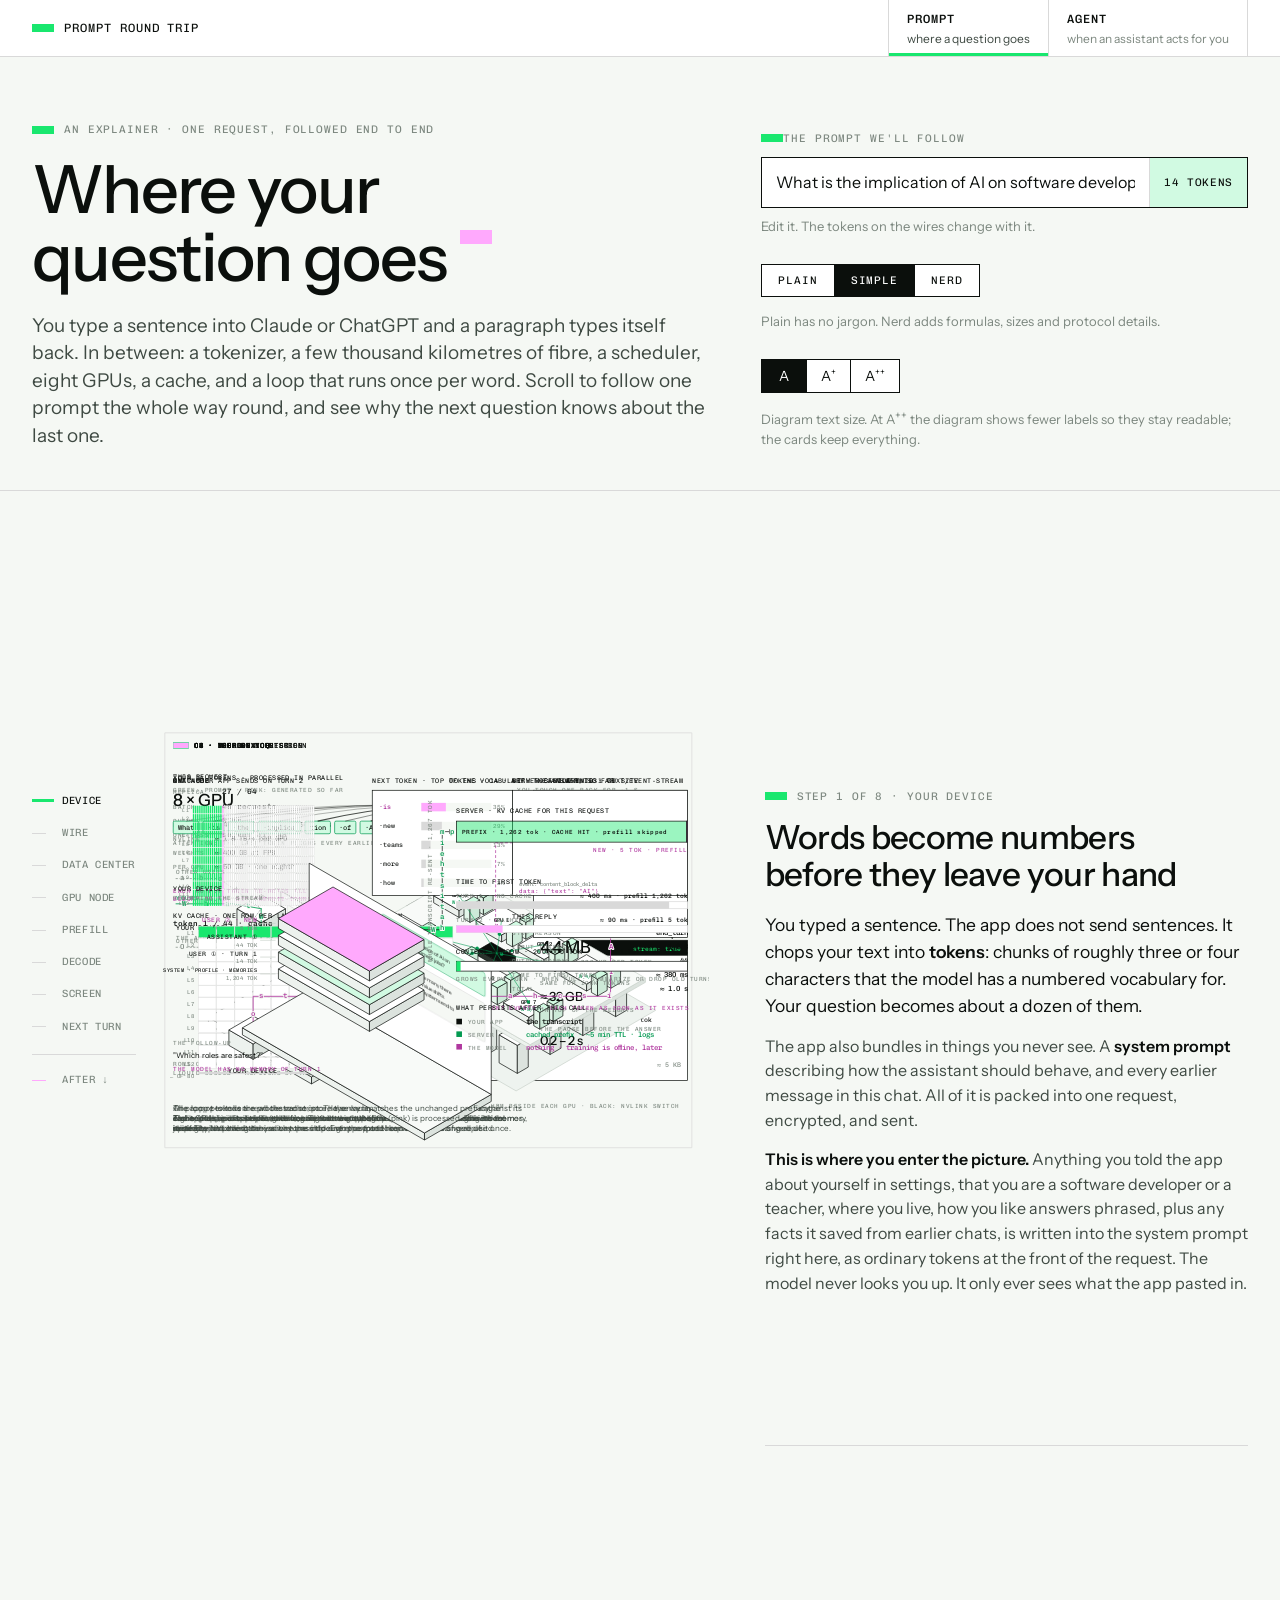
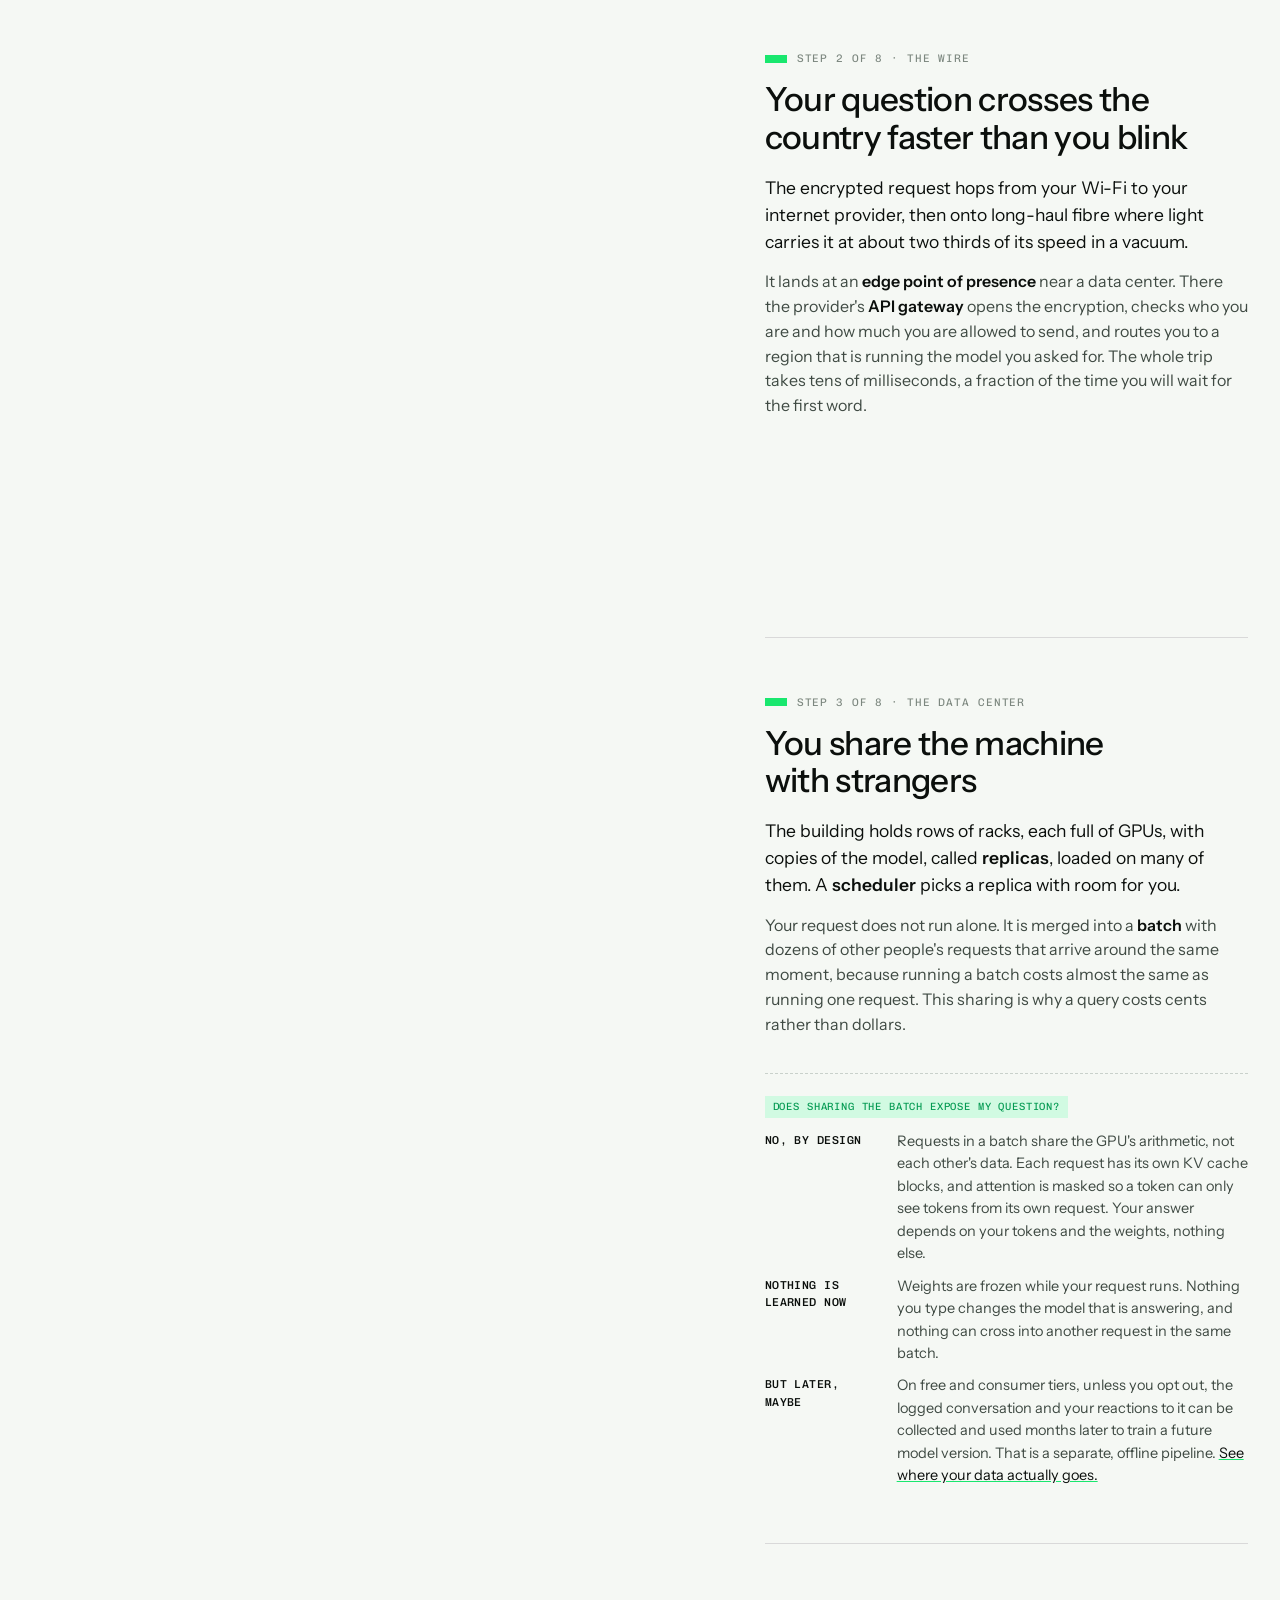
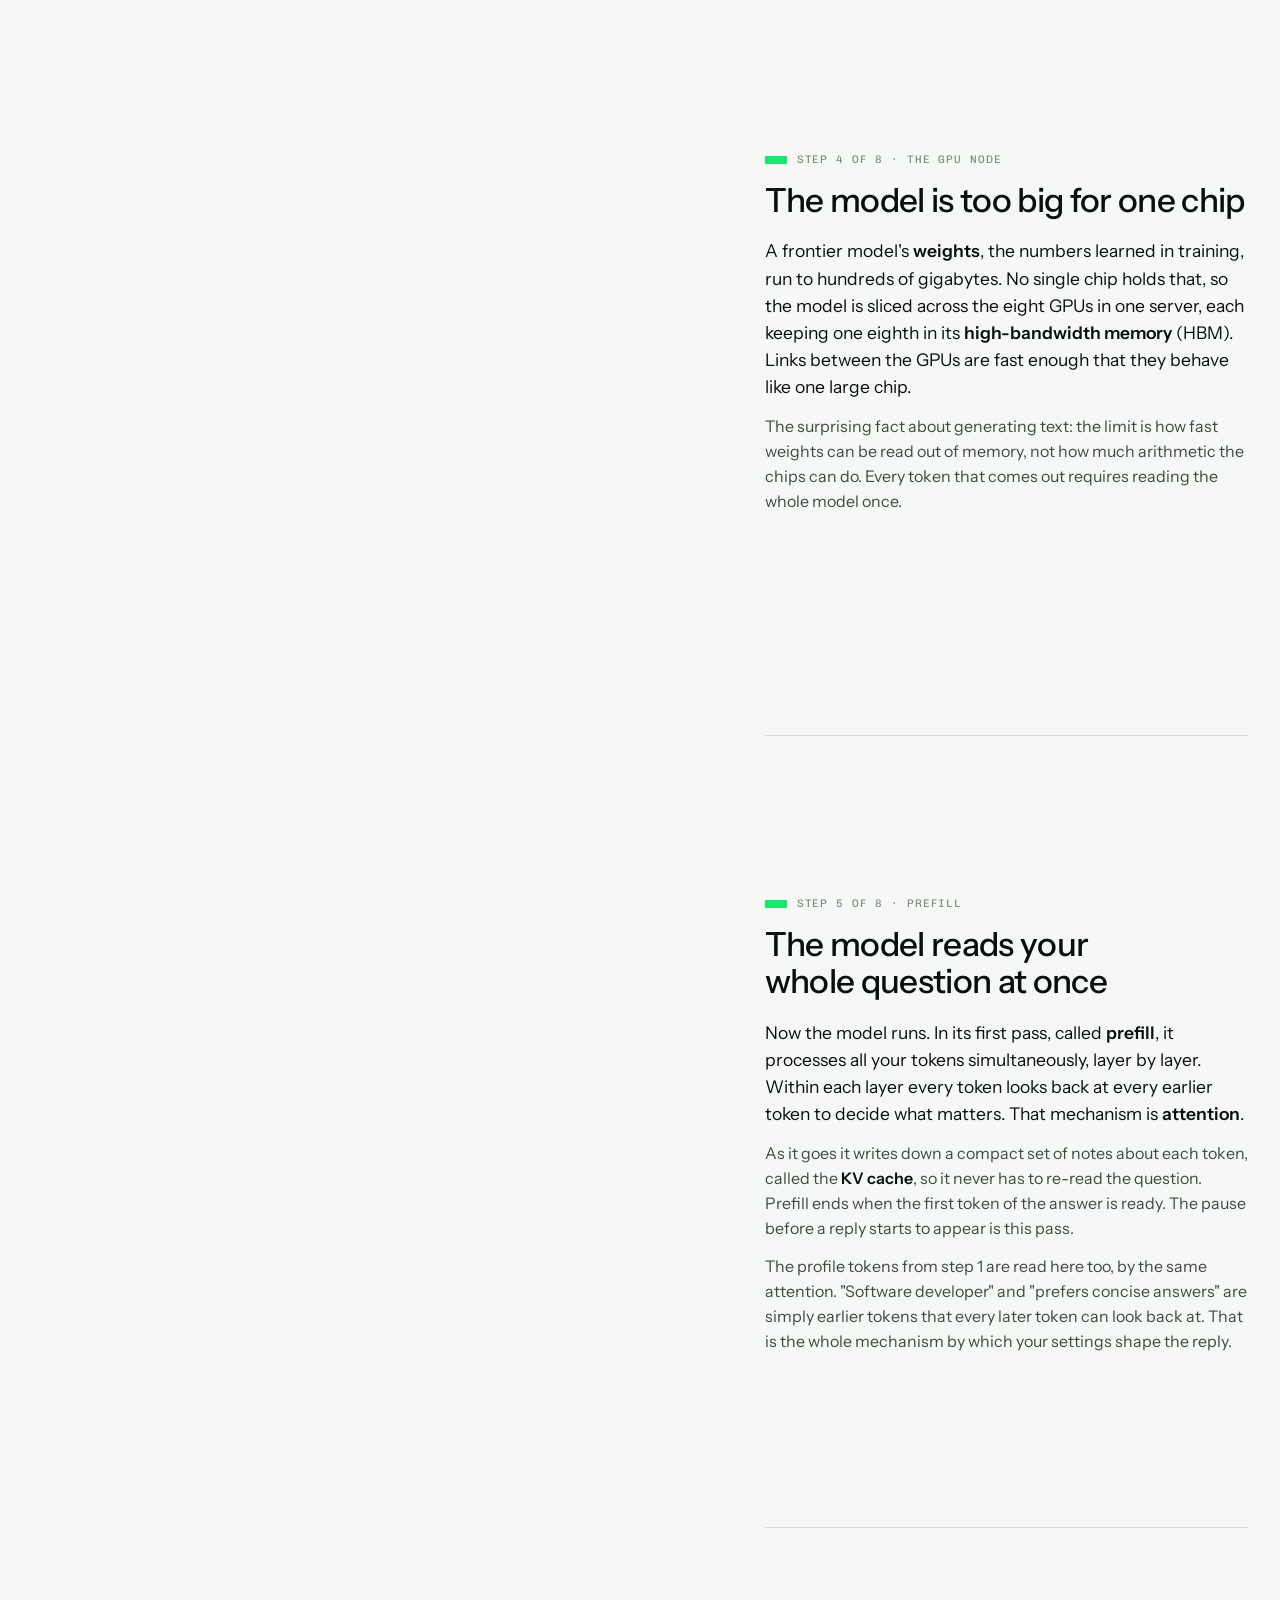
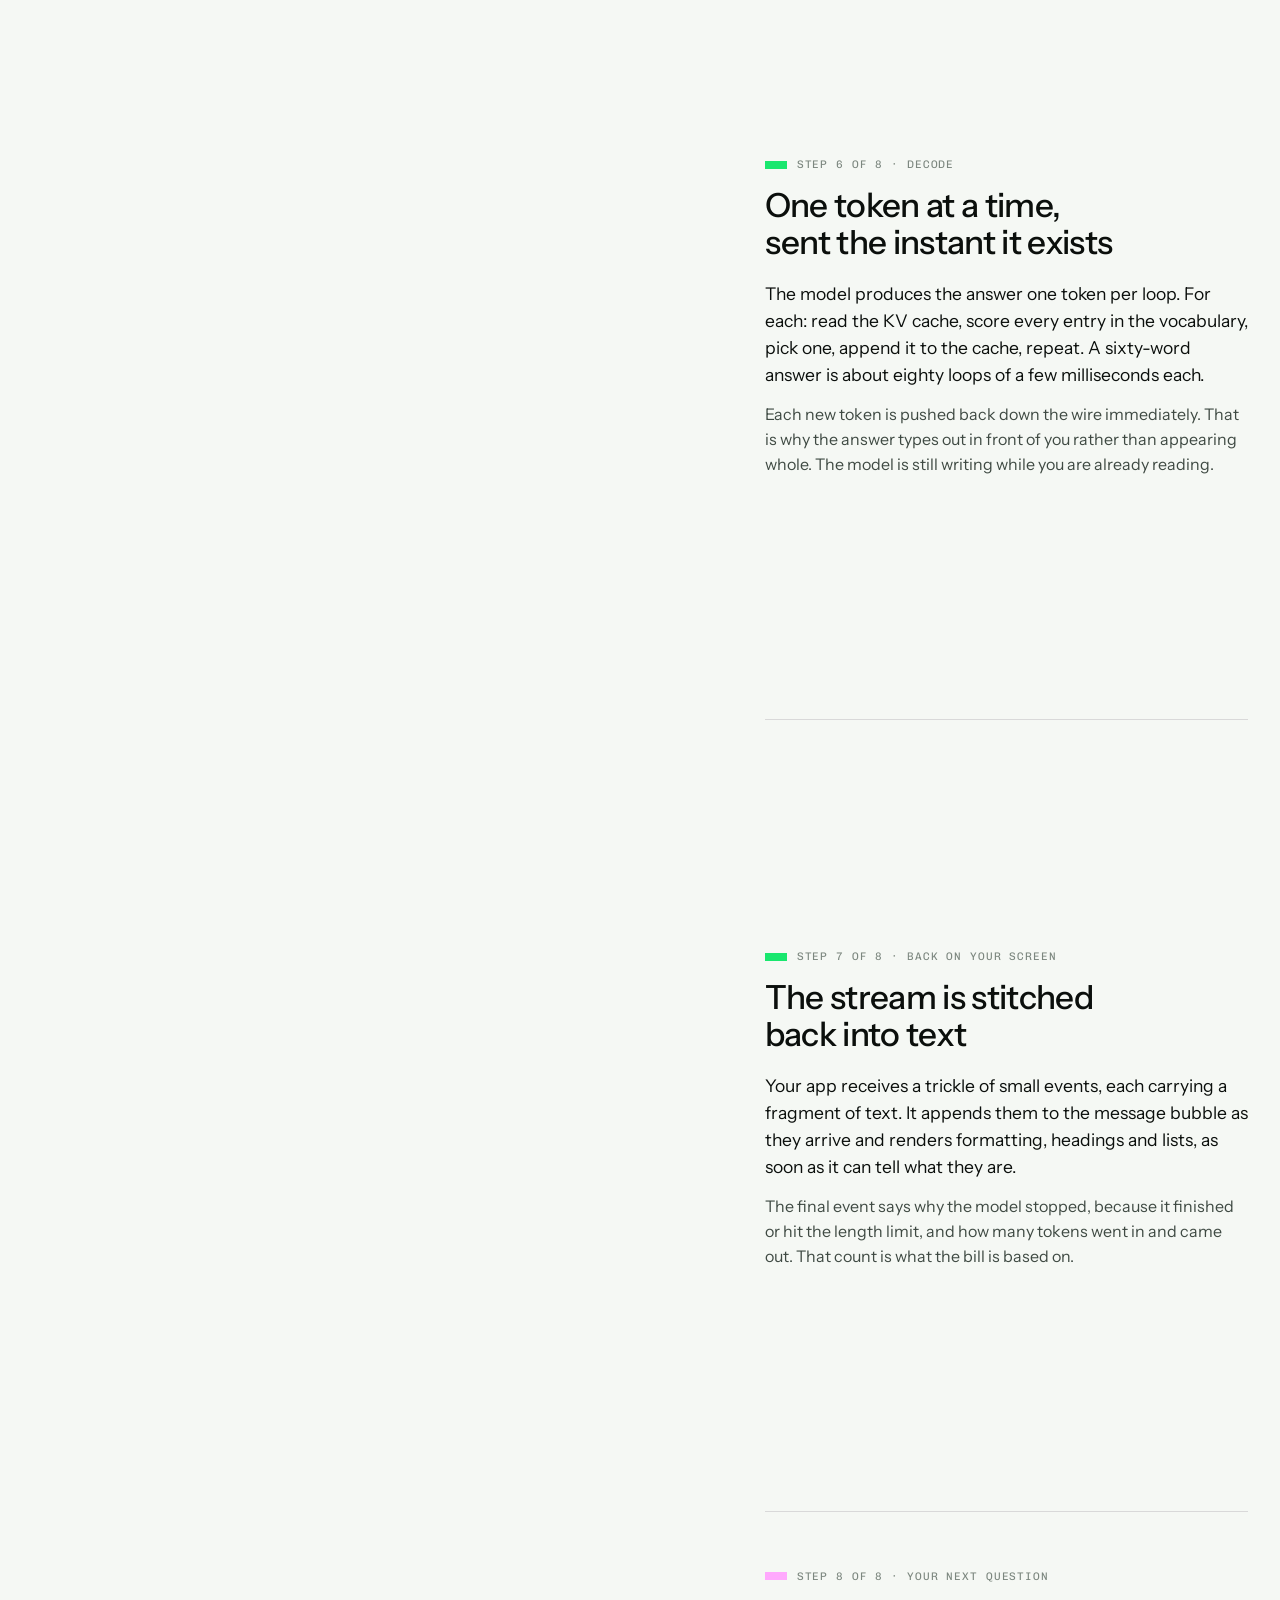
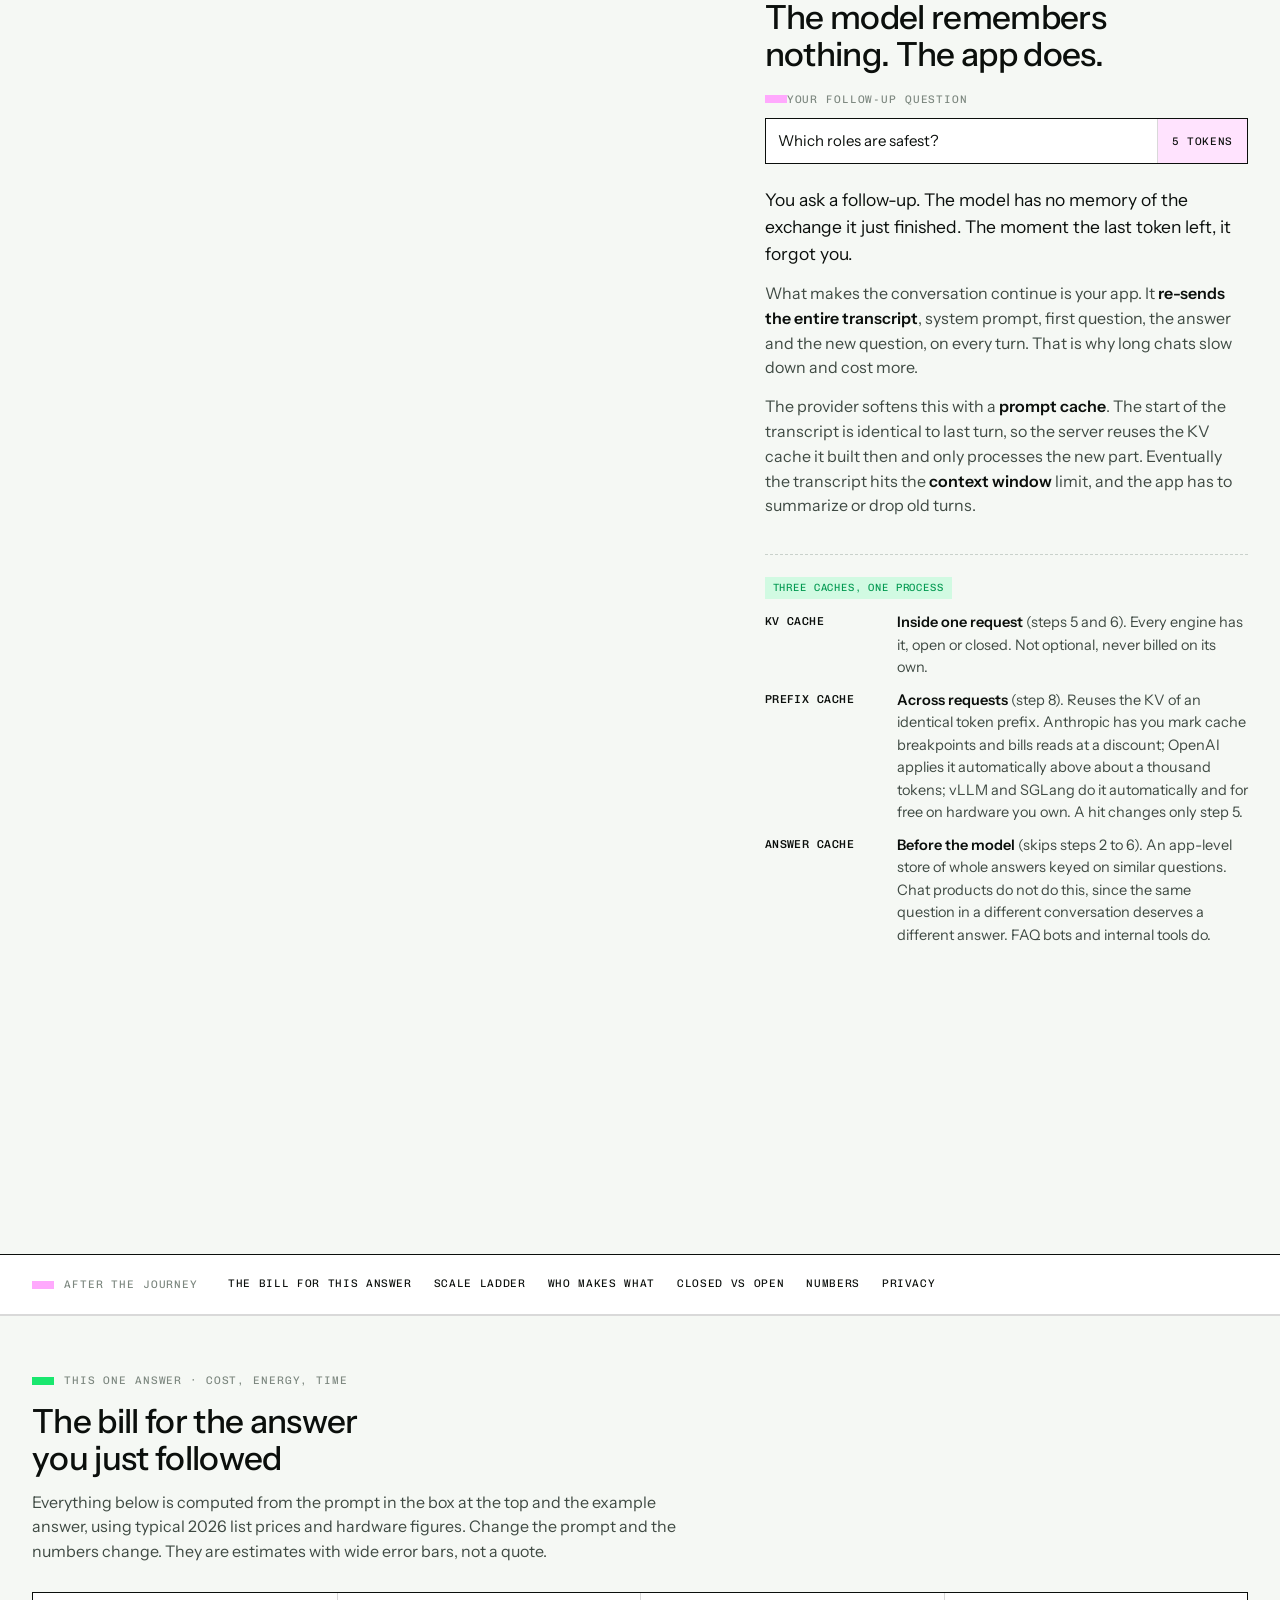
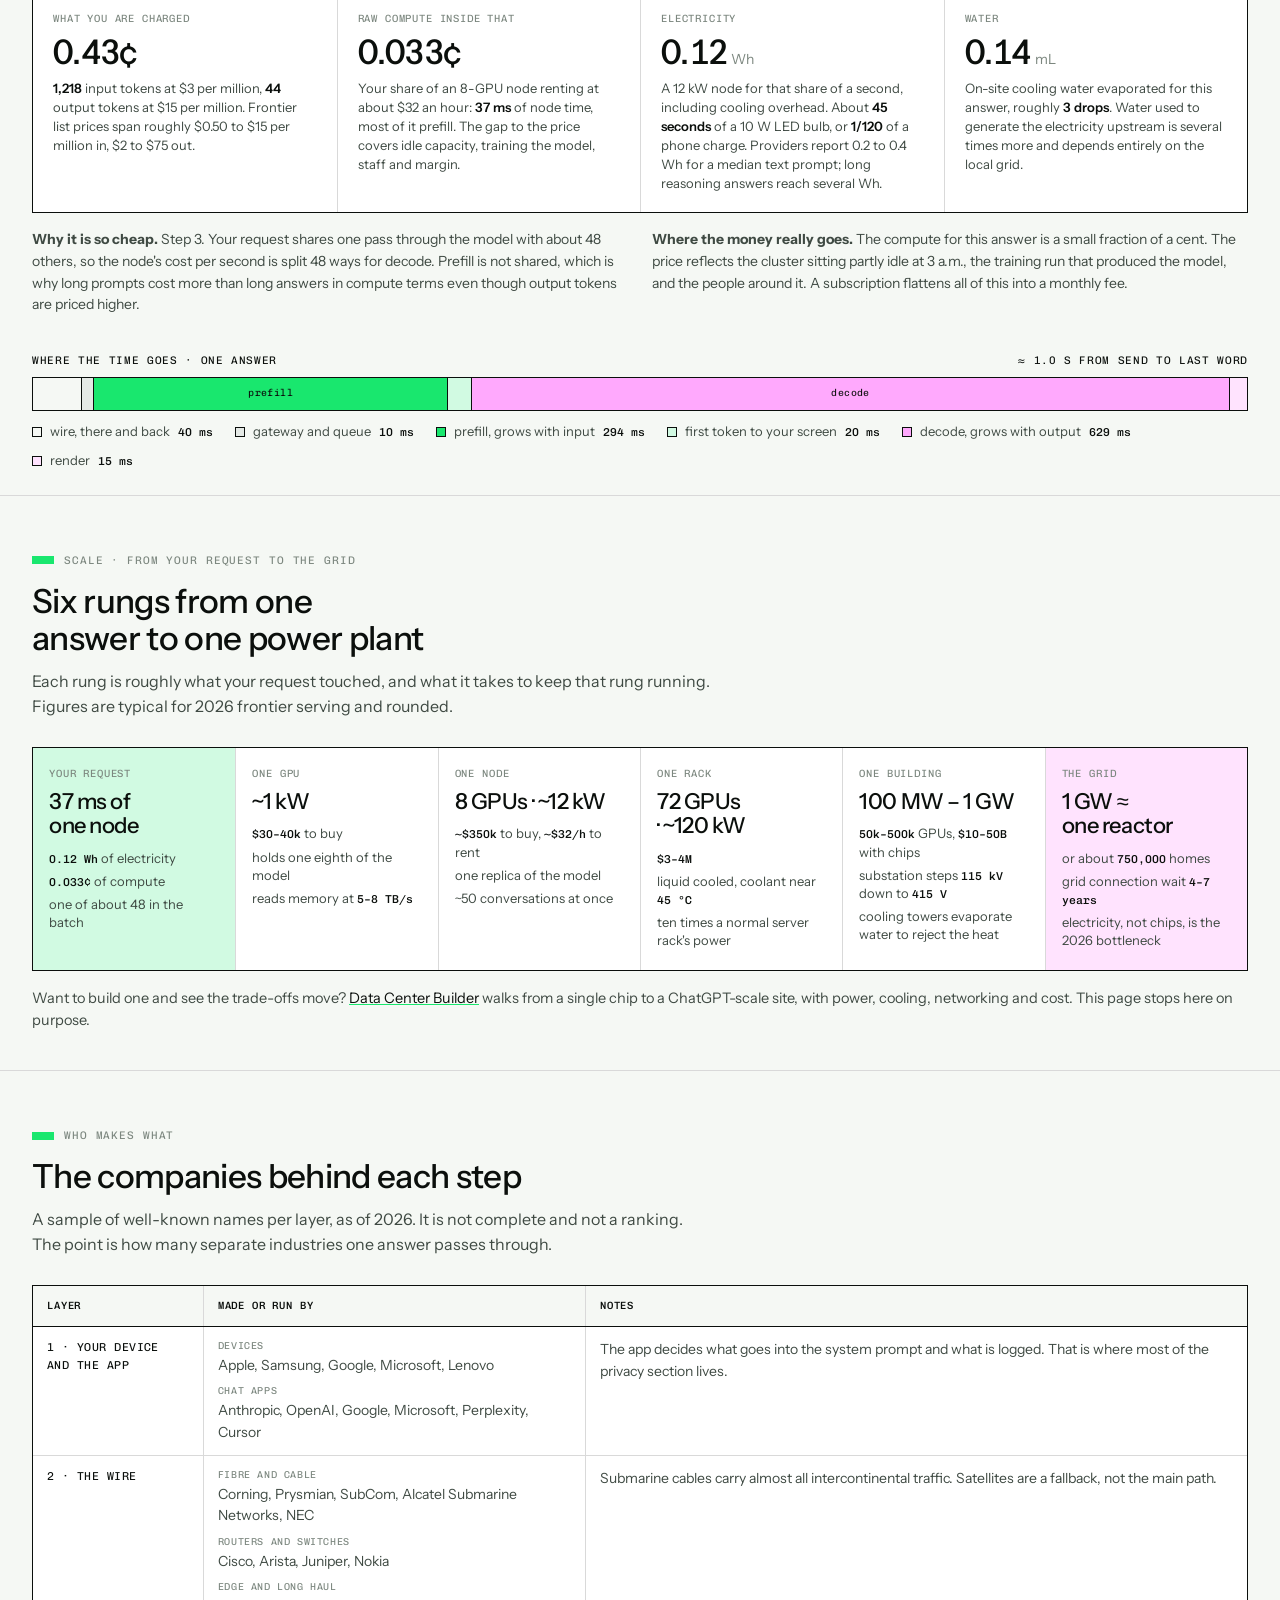
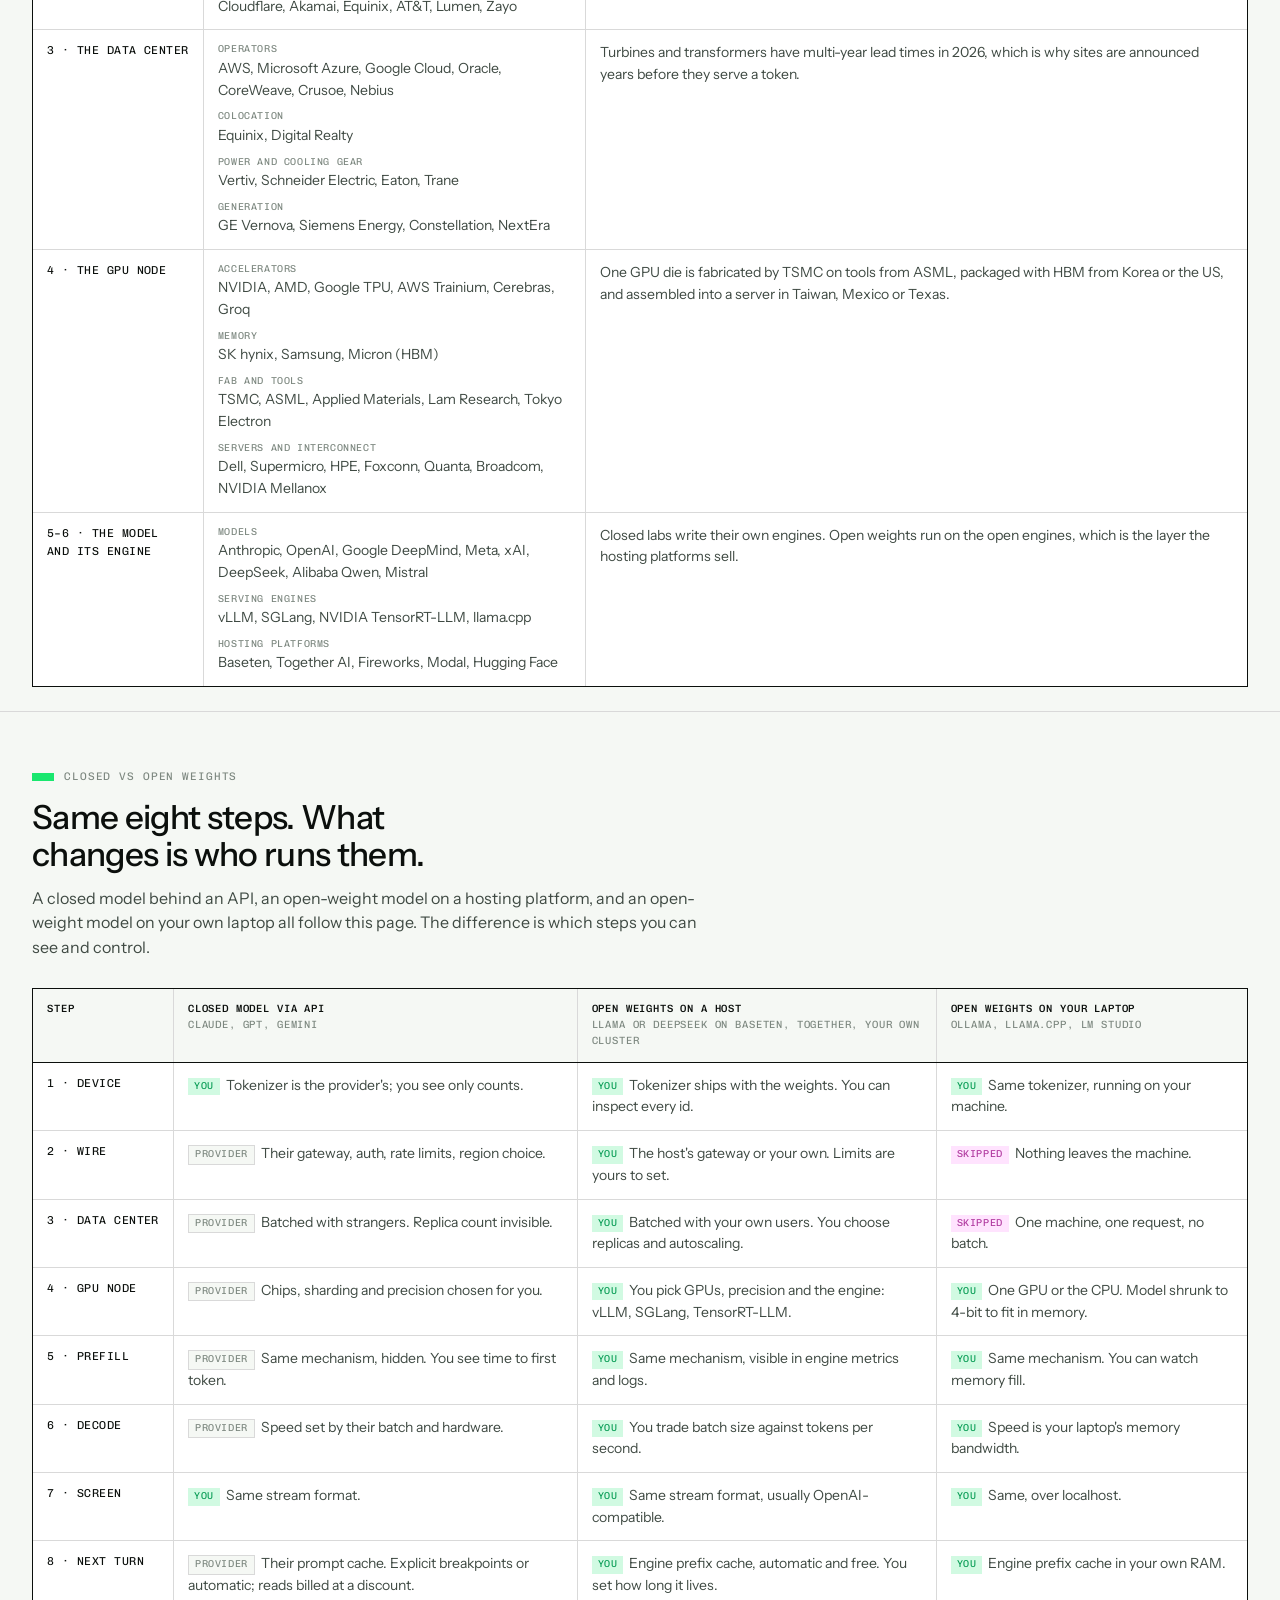
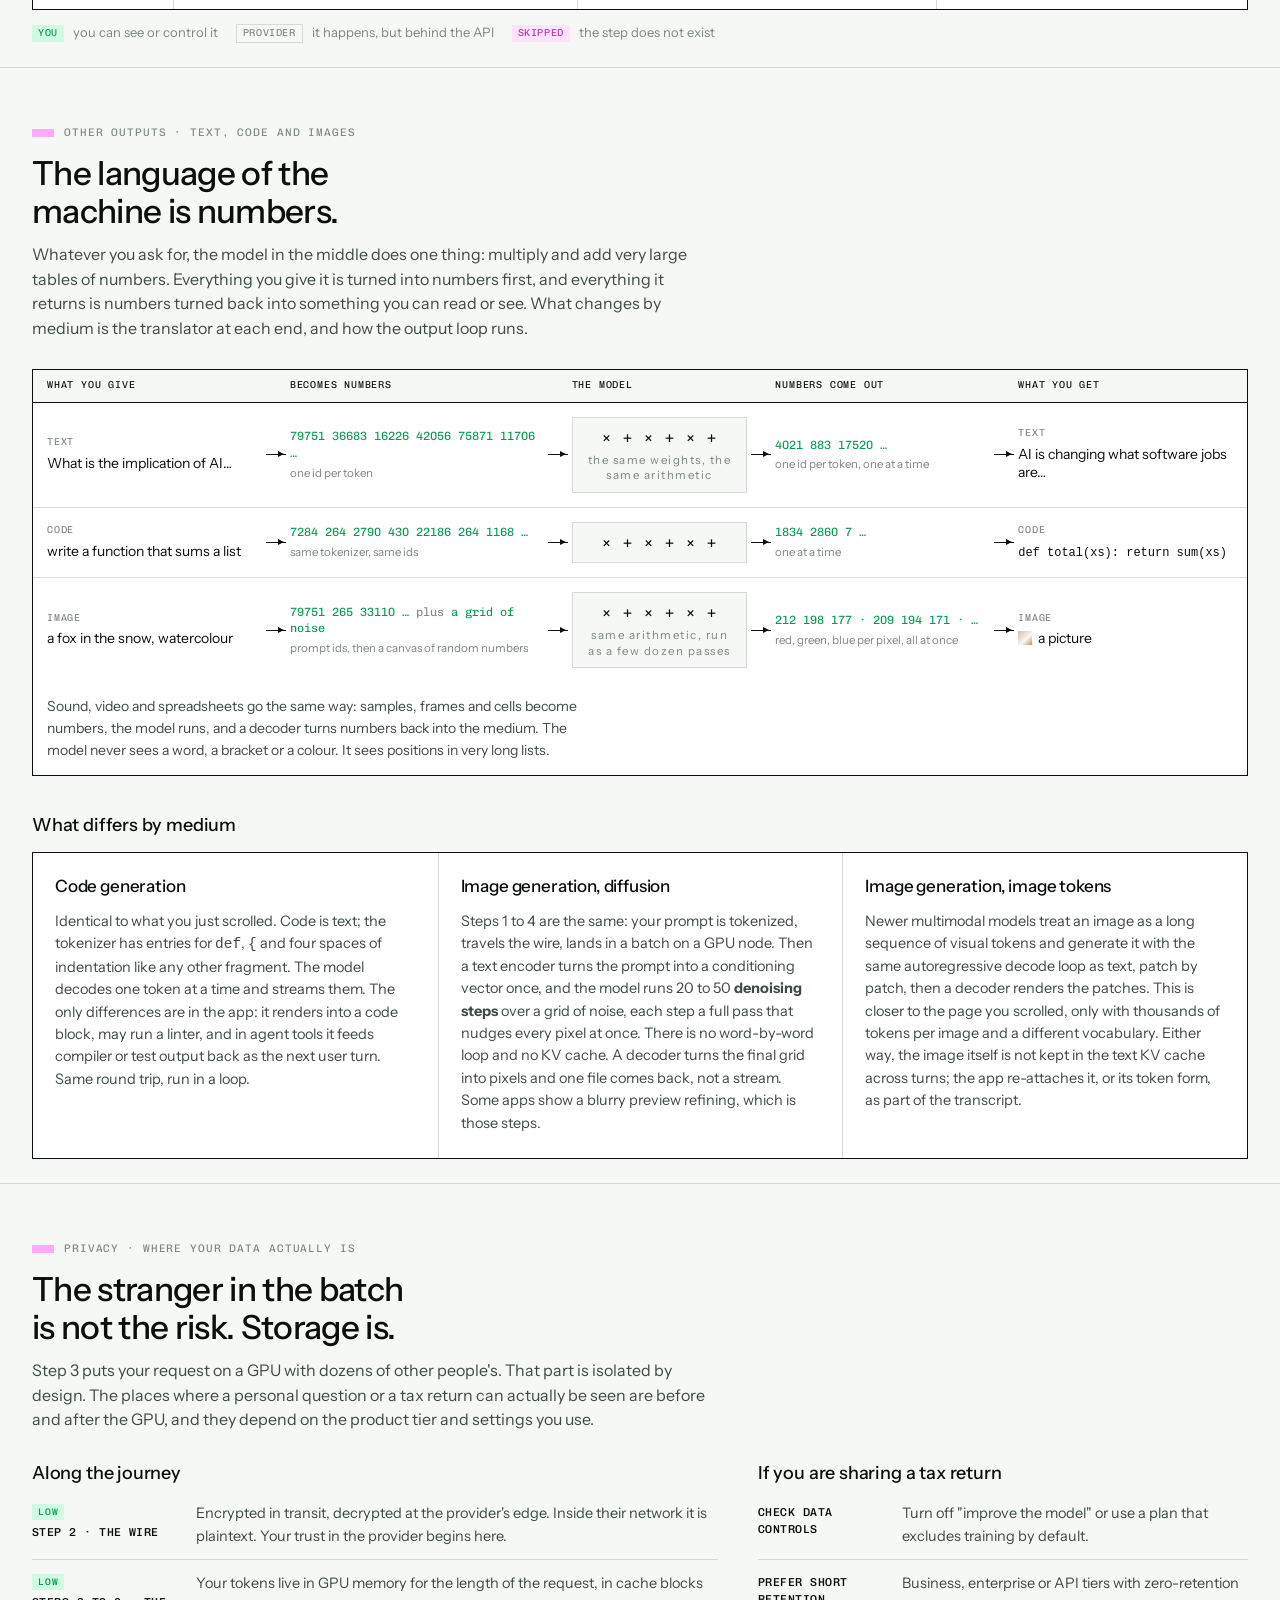
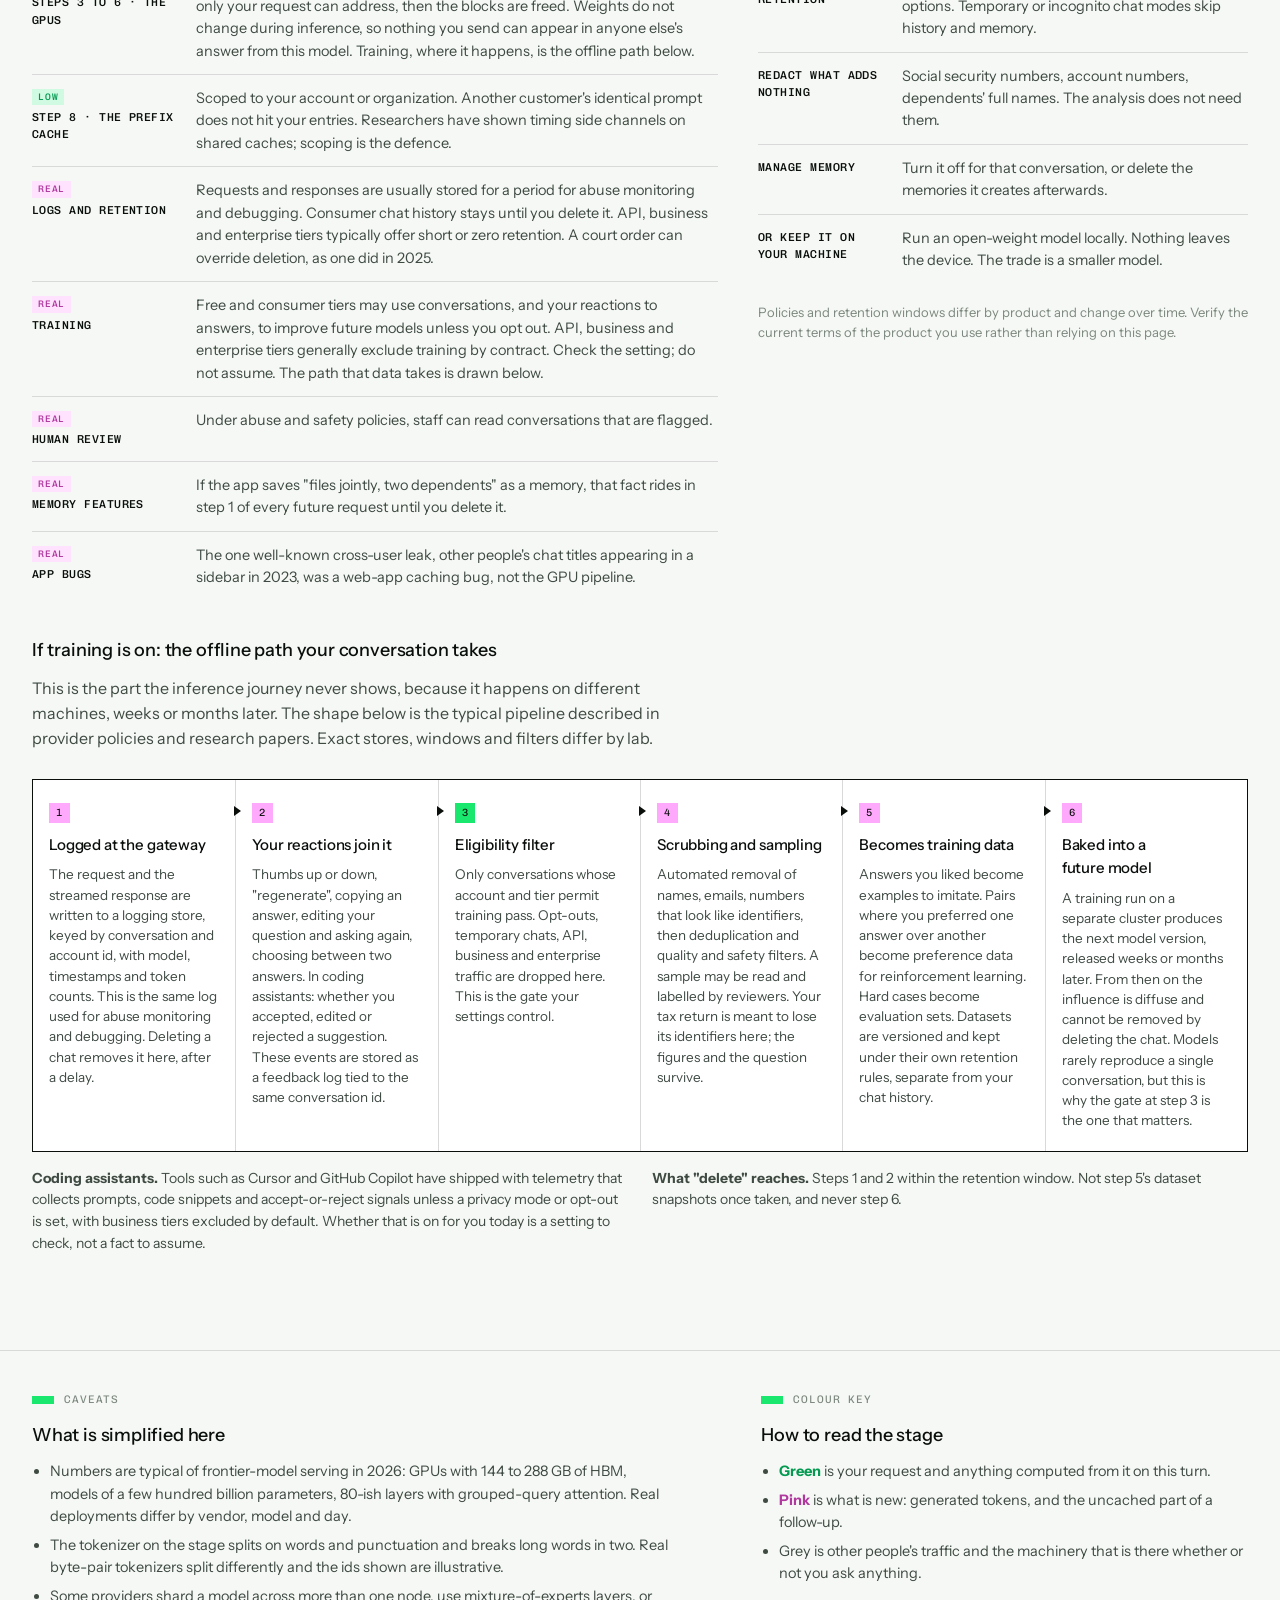
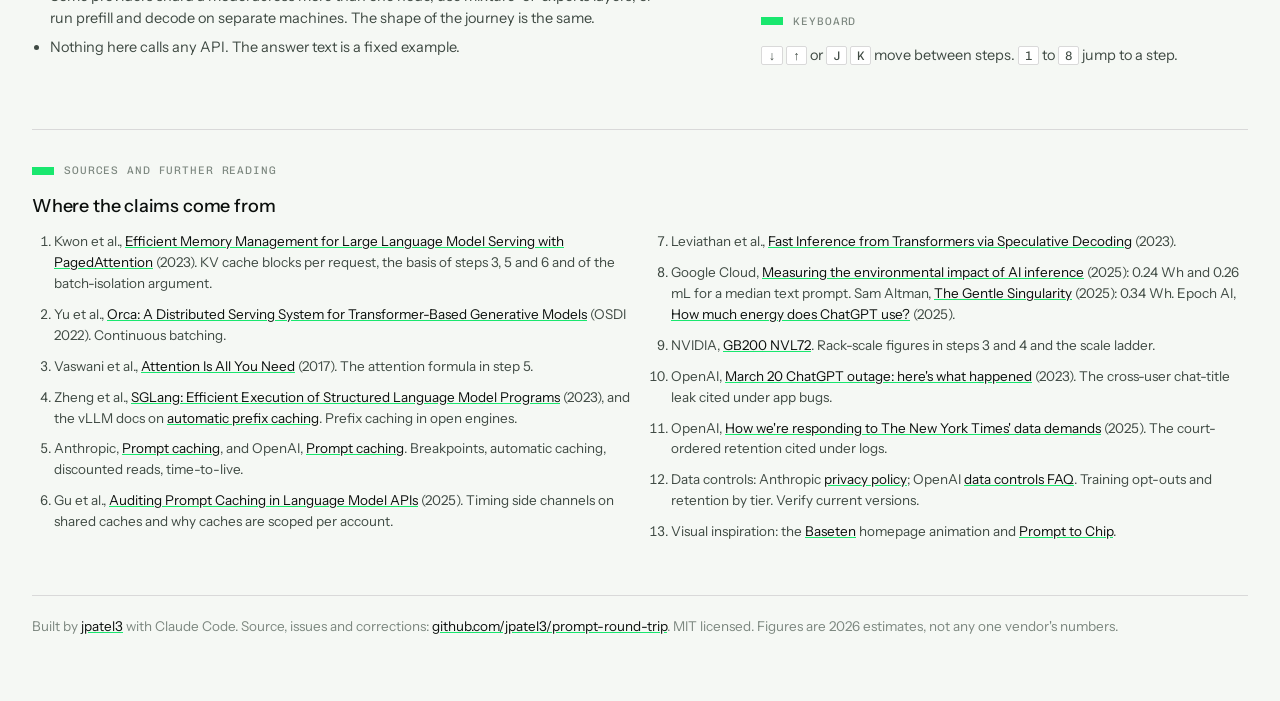
==== commit bc48a2b7: "Readability at large text: width-aware captions and bubbles, fewer labels at A++, sticky after-journ" ====
--- a/index.html
+++ b/index.html
@@ -67,7 +67,7 @@
           <button type="button" data-fs="1.25" aria-pressed="false" aria-label="Diagram text: larger">A<sup>+</sup></button>
           <button type="button" data-fs="1.5" aria-pressed="false" aria-label="Diagram text: largest">A<sup>++</sup></button>
         </span>
-        <span class="note">Diagram text size. Labels may crowd at the largest setting.</span>
+        <span class="note">Diagram text size. At A<sup>++</sup> the diagram shows fewer labels so they stay readable; the cards keep everything.</span>
       </div>
     </div>
   </div>
@@ -719,7 +719,7 @@
 <script>
 (function(){
 'use strict';
-const {el, text, label, lines, wrap, fmt, P, poly, cube, screenPlane, wire, pathThrough, frameTitle, Stream, tokenize, tokId, charsOf, disp, chipWidth, chip, chipRow, C, reduce} = PRT;
+const {el, text, label, lines, wrap, fmt, P, poly, cube, screenPlane, wire, pathThrough, frameTitle, bubble, Stream, tokenize, tokId, charsOf, disp, chipWidth, chip, chipRow, C, reduce} = PRT;
 
 /* ---------------- content ---------------- */
 const ANSWER = 'AI is changing what software jobs are more than how many there are. Routine code is increasingly generated, so the value shifts to framing problems, reviewing output, and owning systems end to end.';
@@ -751,16 +751,15 @@
   }
   const plane = screenPlane(s.g, ox, oy, 0, 0, 10, 170, 120);
   // chat bubble in plane coords (u 0..170, v 0..120)
-  el('rect', {x:10, y:14, width:150, height:64, rx:3, fill:C.ground, stroke:C.grid}, plane);
-  const pl = wrap(PROMPT, 30).slice(0, 4);
-  lines(plane, 18, 30, pl, {size:8.5, sans:true, lh:12, fill:C.ink});
-  const cursor = el('rect', {x:18 + Math.min(150, (pl[pl.length-1]||'').length*4.6), y:22 + (pl.length-1)*12, width:1.5, height:10, fill:C.ink}, plane);
-  el('rect', {x:10, y:92, width:150, height:18, rx:3, fill:C.paper, stroke:C.ink, 'stroke-width':0.8}, plane);
-  label(plane, 18, 104, 'send', {size:7.5, fill:C.muted});
-  el('rect', {x:132, y:96, width:22, height:10, fill:C.green}, plane);
+  const pb = bubble(plane, 10, 14, 150, PROMPT, {fill:C.ground, stroke:C.grid, size:8.5, lh:12, maxLines: PRT.FS > 1.1 ? 3 : 4, rx:3});
+  const cursor = el('rect', {x:18 + Math.min(138, pb.lastLine.length*4.6*PRT.FS), y:pb.bottom - 8 - 12*PRT.FS, width:1.5, height:10*PRT.FS, fill:C.ink}, plane);
+  const sy = Math.min(92, pb.bottom + 8);
+  el('rect', {x:10, y:sy, width:150, height:18, rx:3, fill:C.paper, stroke:C.ink, 'stroke-width':0.8}, plane);
+  label(plane, 18, sy + 12, 'send', {size:7.5, fill:C.muted});
+  el('rect', {x:132, y:sy + 4, width:22, height:10, fill:C.green}, plane);
   s.anims.push(t => cursor.setAttribute('opacity', Math.floor(t*2) % 2 ? 0 : 1));
   label(s.g, 40, 306, 'your device', {fill:C.ink});
-  label(s.g, 40, 320, 'the app you type into', {size:8.5});
+  label(s.g, 40, 320, 'the app you type into', {size:8.5, cls:'xl-hide'});
 
   // tokens
   label(s.g, 430, 96, 'tokens · ' + TOK.length + ' · with vocabulary ids', {fill:C.ink});
@@ -827,13 +826,13 @@
     pts.push(c.topCenter);
     const lx = n.ox - 4, ly = n.oy + (n.w + n.d)*0.5 + 16;
     label(s.g, lx, ly, n.name, {fill:C.ink, anchor:'middle'});
-    if (n.sub) label(s.g, lx, ly + 12, n.sub, {size:8.5, anchor:'middle'});
+    if (n.sub) label(s.g, lx, ly + 12, n.sub, {size:8.5, anchor:'middle', cls:'xl-hide'});
   });
   // fibre trunk label between ISP and edge
   const a = pts[2], b = pts[3];
   const mx = (a[0]+b[0])/2, my = (a[1]+b[1])/2;
   label(s.g, mx - 10, my - 48, 'fibre trunk', {fill:C.ink, anchor:'middle'});
-  label(s.g, mx - 10, my - 36, '≈ 200,000 km/s · 2/3 c', {size:8.5, anchor:'middle'});
+  label(s.g, mx - 10, my - 36, '≈ 200,000 km/s · 2/3 c', {size:8.5, anchor:'middle', cls:'xl-hide'});
   label(s.g, mx - 10, my - 24, '1,200 km ≈ 6 ms', {size:8.5, anchor:'middle', cls:'nerd-only'});
   const w = wire(s.g, pathThrough(pts), {sw:1.2});
   s.streams.push(new Stream(s.g, w, charsOf(TOK), {speed:70, n:20}));
@@ -882,8 +881,8 @@
   label(s.d, 36, 546, 'between decode steps, no waiting for the slowest', {size:8.5, cls:'nerd-only'});
   // scheduler
   const sch = cube(s.g, ox, oy, -120, 190, 0, 40, 40, 30, {top:C.paper});
-  label(s.g, sch.topCenter[0], sch.topCenter[1] + 62, 'scheduler', {fill:C.ink, anchor:'middle'});
-  label(s.g, sch.topCenter[0], sch.topCenter[1] + 74, 'load balancer', {size:8.5, anchor:'middle'});
+  label(s.g, sch.topCenter[0], sch.topCenter[1] + 72, 'scheduler', {fill:C.ink, anchor:'middle'});
+  label(s.g, sch.topCenter[0], sch.topCenter[1] + 84, 'load balancer', {size:8.5, anchor:'middle', cls:'xl-hide'});
   // incoming wires
   const inY = [232, 268, 330];
   const you = wire(s.g, pathThrough([[40, inY[1]], [sch.topCenter[0] - 40, inY[1]], sch.topCenter]), {stroke:C.greenInk, sw:1.2});
@@ -935,7 +934,7 @@
       const g = cube(s.g, ox, oy, it.x, it.y, 6, 42, 42, 10, {top:C.paper});
       gpuTops[it.i] = g.topCenter;
       text(s.g, g.topCenter[0], g.topCenter[1] + 2, 'GPU ' + it.i, {size:8, anchor:'middle', weight:500});
-      text(s.g, g.topCenter[0], g.topCenter[1] + 12, 'W ' + (it.i+1) + '/8', {size:7.5, anchor:'middle', fill:C.greenInk});
+      text(s.g, g.topCenter[0], g.topCenter[1] + 12, 'W ' + (it.i+1) + '/8', {size:7.5, anchor:'middle', fill:C.greenInk, cls:'xl-hide'});
     } else if (it.kind === 'hbm'){
       cube(s.g, ox, oy, it.x, it.y, 6, 10, 16, 24, {top:C.greenTint, left:'#E4F6EA', right:'#CDEAD8'});
     } else {
@@ -955,7 +954,7 @@
     p.c.setAttribute('cx', (p.a[0] + (p.b[0]-p.a[0])*u).toFixed(1));
     p.c.setAttribute('cy', (p.a[1] + (p.b[1]-p.a[1])*u).toFixed(1));
   }));
-  label(s.g, 400, 560, 'green stacks: HBM beside each GPU · black: NVLink switch', {size:8.5});
+  label(s.g, 400, 560, 'green stacks: HBM beside each GPU · black: NVLink switch', {size:8.5, cls:'xl-hide'});
   // stats left
   const sx = 36;
   label(s.g, sx, 96, 'one node', {fill:C.ink});
@@ -1003,7 +1002,7 @@
 
   // KV grid
   const rowsN = 12, n = TOK.length;
-  const gx = 72, gy = Math.max(300, row.bottom + 60), cw = Math.min(26, Math.floor(470 / n)), ch = 17;
+  const gx = Math.round(72 + (PRT.FS - 1) * 40), gy = Math.max(300, row.bottom + 60), cw = Math.min(26, Math.floor(440 / n)), ch = 17;
   label(s.d, 36, gy - 12, 'KV cache · one row per layer · one column per token', {fill:C.ink});
   label(el('g', {class:'plain-only'}, s.g), 36, gy - 12, 'sticky notes · one column per word', {fill:C.ink});
   const cells = [];
@@ -1127,11 +1126,11 @@
     // answer text
     while (ansG.firstChild) ansG.removeChild(ansG.firstChild);
     const str = ANS.slice(0, Math.min(k, A)).join('');
-    const ls = wrap(str, 36);
-    ls.forEach((l, i) => text(ansG, ax + 12, ay + 32 + i*15, l, {size:10.5, sans:true}));
+    const ls = wrap(str, Math.floor(36 / PRT.FS));
+    ls.forEach((l, i) => text(ansG, ax + 12, ay + 32 + i*15*PRT.FS, l, {size:10.5, sans:true}));
     if (k < A){
       const lastLine = ls[ls.length-1] || '';
-      el('rect', {x: ax + 12 + lastLine.length*5.35, y: ay + 22 + Math.max(0, ls.length-1)*15, width:5, height:12, fill:C.pink}, ansG);
+      el('rect', {x: ax + 12 + lastLine.length*5.35*PRT.FS, y: ay + 22 + Math.max(0, ls.length-1)*15*PRT.FS, width:5, height:12*PRT.FS, fill:C.pink}, ansG);
     }
     rate.textContent = k < A ? '≈ 70 tok/s' : Math.min(k,A) + ' tokens · ' + (A/70).toFixed(1) + ' s';
   }
@@ -1151,15 +1150,11 @@
   cube(s.g, ox, oy, 0, 0, 0, 300, 110, 10, {top:'#F8FAF8'});
   const plane = screenPlane(s.g, ox, oy, 0, 0, 10, 300, 180);
   // user bubble (right)
-  const ul = wrap(PROMPT, 34).slice(0, 3);
-  const ubH = 10 + ul.length*10.5;
-  el('rect', {x:120, y:12, width:170, height:ubH, rx:3, fill:C.greenTint, stroke:C.greenInk, 'stroke-width':0.6}, plane);
-  lines(plane, 128, 23, ul, {size:7.5, sans:true, lh:10.5});
-  // assistant bubble
-  const al = wrap(ANSWER, 58);
-  const abY = 12 + ubH + 10;
-  el('rect', {x:10, y:abY, width:280, height:16 + al.length*10.5, rx:3, fill:C.ground, stroke:C.grid}, plane);
-  lines(plane, 18, abY + 12, al, {size:7.5, sans:true, lh:10.5});
+  const ub = bubble(plane, 120, 12, 170, PROMPT, {fill:C.greenTint, stroke:C.greenInk, size:7.5, lh:10.5, maxLines:3, rx:3, sw:0.6});
+  // assistant bubble, capped to what fits on the screen
+  const abY = ub.bottom + 10;
+  const maxL = Math.max(2, Math.floor((176 - abY - 16) / (10.5 * PRT.FS)));
+  bubble(plane, 10, abY, 280, ANSWER, {fill:C.ground, stroke:C.grid, size:7.5, lh:10.5, maxLines:maxL, rx:3});
   label(s.g, 36, 250, 'your device', {fill:C.ink});
   label(s.g, 36, 262, 'rendering the stream', {size:8.5});
   // SSE feed
@@ -1216,7 +1211,7 @@
   const total = SYSTEM_TOK + n + A + f;
   const ox = 264, oy = 330;
   const slabs = [
-    {name:'system · profile · memories', tok:SYSTEM_TOK, top:C.paper},
+    {name: PRT.FS > 1.1 ? 'system + profile' : 'system · profile · memories', tok:SYSTEM_TOK, top:C.paper},
     {name:'user ① · turn 1', tok:n, top:C.greenTint},
     {name:'assistant ①', tok:A, top:C.paper},
     {name:'user ② · new', tok:f, top:C.pink}
@@ -1238,7 +1233,7 @@
   const rx = 440, bary = 150;
   const w = wire(s.g, pathThrough([start, [start[0] + 26, start[1]], [start[0] + 26, bary + 15], [rx - 4, bary + 15]]), {arrow:'arr'});
   s.streams.push(new Stream(s.g, w, charsOf(TOK).concat(charsOf(FUP)), {speed:60, n:12}));
-  const tl = label(s.g, 0, 0, 'whole transcript re-sent · ' + fmt(total) + ' tok', {size:8.5, anchor:'middle'});
+  const tl = label(s.g, 0, 0, 'whole transcript re-sent · ' + fmt(total) + ' tok', {size:8.5, anchor:'middle', cls:'xl-hide'});
   tl.setAttribute('transform', 'translate(' + (start[0] + 12) + ' ' + ((start[1] + bary + 15)/2) + ') rotate(-90)');
   // kv bar
   const bw = 330;
@@ -1274,7 +1269,7 @@
   // what persists
   const py = 420;
   label(s.g, rx, py, 'what persists after this call', {fill:C.ink});
-  const per = [['your app', 'the transcript', C.ink], ['server', 'cached prefix · ~5 min TTL · logs', C.greenInk], ['the model', 'nothing · training is offline, later', C.pinkInk]];
+  const per = PRT.FS > 1.1 ? [['your app', 'the transcript', C.ink], ['server', 'cached prefix · logs', C.greenInk], ['the model', 'nothing', C.pinkInk]] : [['your app', 'the transcript', C.ink], ['server', 'cached prefix · ~5 min TTL · logs', C.greenInk], ['the model', 'nothing · training is offline, later', C.pinkInk]];
   per.forEach((p, i) => {
     const y = py + 20 + i*18;
     el('rect', {x:rx, y:y - 8, width:8, height:8, fill:p[2]}, s.g);
--- a/style.css
+++ b/style.css
@@ -134,11 +134,14 @@
 .depth-nav li.more a::before{background:var(--pink);width:14px}
 
 /* ---------- after-journey navigation ---------- */
-.after-nav{border-top:1px solid var(--ink);background:var(--paper)}
+.after-nav{border-top:1px solid var(--ink);border-bottom:1px solid var(--grid);background:var(--paper);position:sticky;top:0;z-index:6}
 .after-nav .wrap{display:flex;align-items:center;gap:6px 22px;flex-wrap:wrap;padding-top:14px;padding-bottom:14px}
 .after-nav .eyebrow{margin-right:8px}
 .after-nav a{font-family:var(--mono);font-size:11px;letter-spacing:.06em;text-transform:uppercase;color:var(--ink);text-decoration:none;padding:6px 0;border-bottom:2px solid transparent}
 .after-nav a:hover, .after-nav a:focus-visible{border-bottom-color:var(--green);outline:none}
+.after-nav a[aria-current="true"]{border-bottom-color:var(--ink)}
+body.agent .after-nav a:hover, body.agent .after-nav a:focus-visible{border-bottom-color:var(--pink)}
+@media (max-width: 700px){.after-nav .eyebrow{display:none}.after-nav .wrap{flex-wrap:nowrap;overflow-x:auto;gap:18px;padding-top:8px;padding-bottom:8px}.after-nav a{white-space:nowrap}}
 
 /* ---------- the bill ---------- */
 .bill{display:grid;grid-template-columns:repeat(4,minmax(0,1fr));border:1px solid var(--ink);background:var(--paper)}
@@ -354,3 +357,8 @@
 @media (prefers-reduced-motion: reduce){
   .scene{transition:none}
 }
+
+/* ---------- largest diagram text: fewer labels so the rest stays legible ---------- */
+body[data-fs="xl"] .scene .plain-hide{opacity:0}
+body[data-fs="xl"] .scene .xl-hide{opacity:0}
+body[data-fs="xl"] .scene .plain-only{opacity:1}
